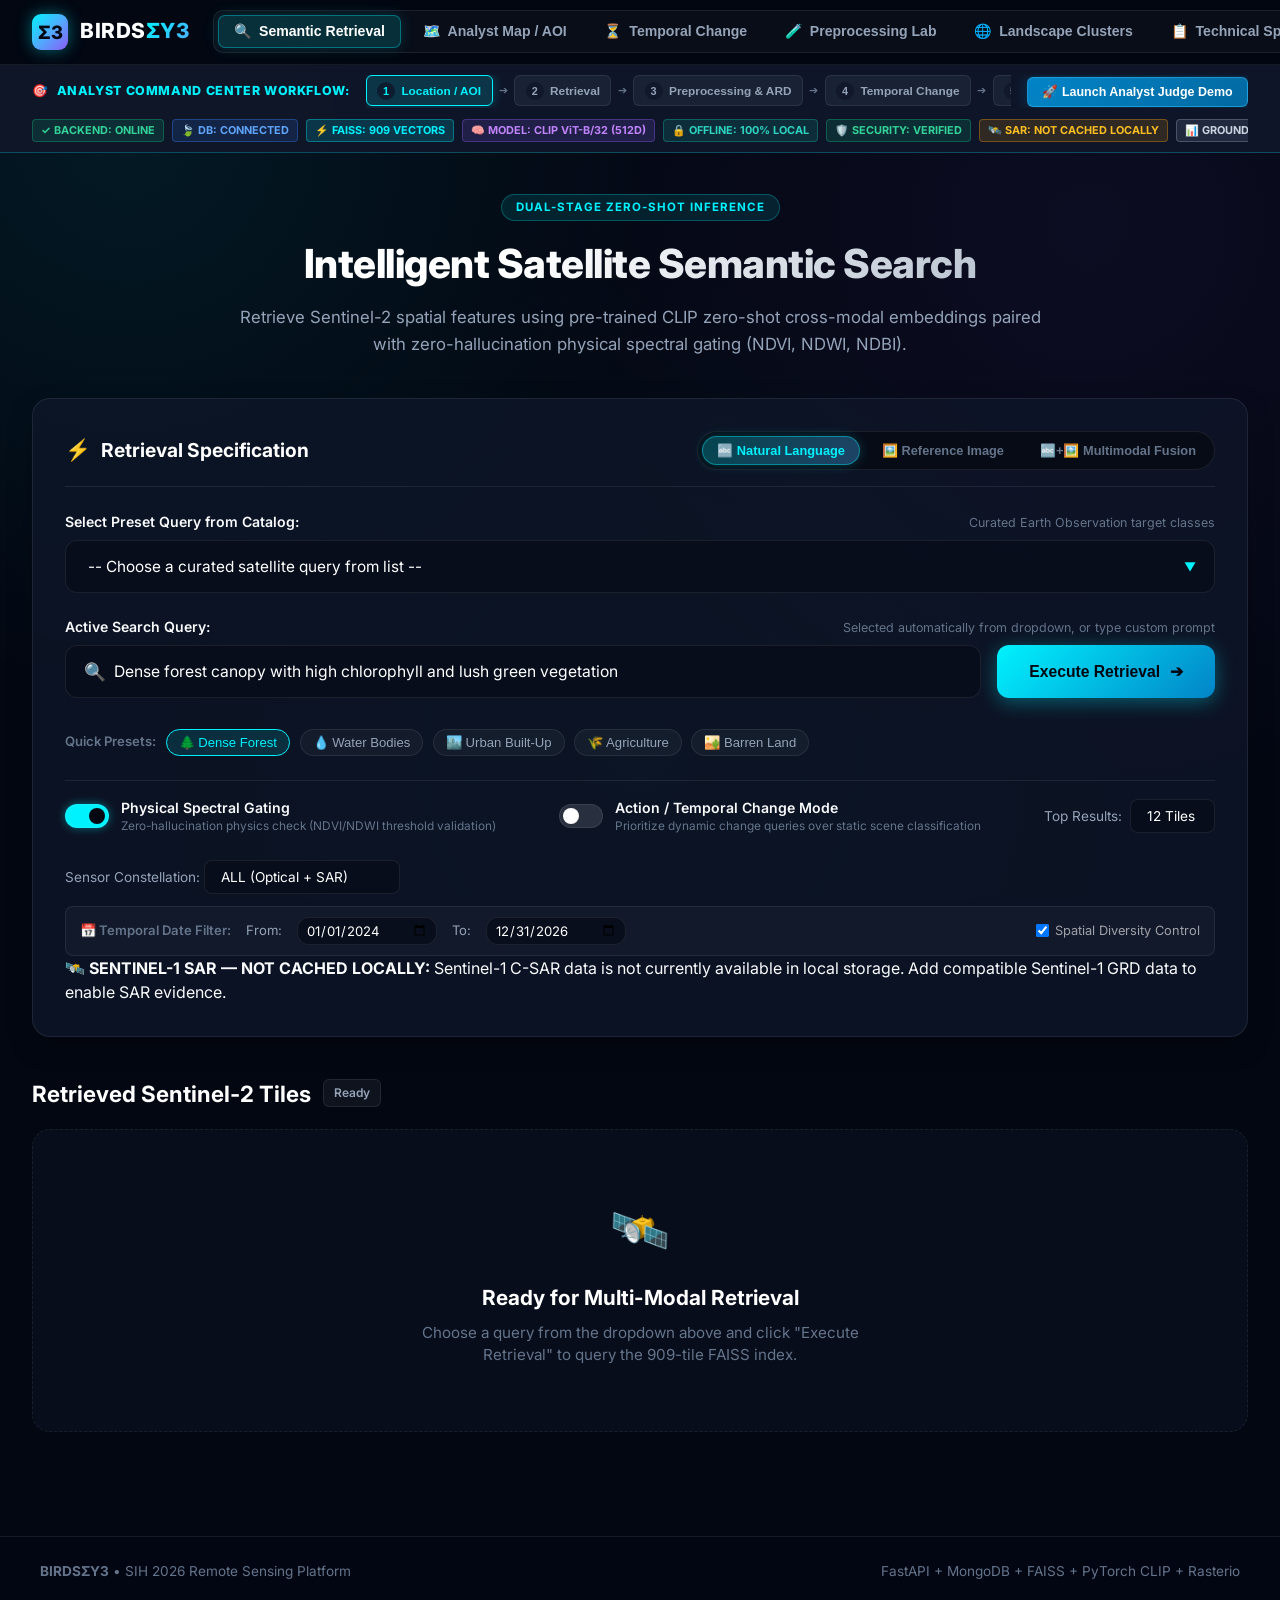
==== frontend/index.html @ fcf11209 "feat: complete phase 5e acquisition temporal integration" ====
<!DOCTYPE html>
<html lang="en">
<head>
    <meta charset="UTF-8">
    <meta name="viewport" content="width=device-width, initial-scale=1.0">
    <title>BIRDSΣY3 — Autonomous Satellite Semantic Retrieval & Multi-Temporal Change Engine</title>
    
    <!-- Google Fonts -->
    <link rel="preconnect" href="https://fonts.googleapis.com">
    <link rel="preconnect" href="https://fonts.gstatic.com" crossorigin>
    <link href="https://fonts.googleapis.com/css2?family=Inter:wght@300;400;500;600;700;800&family=JetBrains+Mono:wght@400;500;700&display=swap" rel="stylesheet">
    
    <!-- Chart.js for Unsupervised PCA & Time Series -->
    <script src="https://cdn.jsdelivr.net/npm/chart.js"></script>
    
    <!-- Marked.js for Technical Specification Rendering -->
    <script src="https://cdn.jsdelivr.net/npm/marked/marked.min.js"></script>
    
    <!-- KaTeX for Scientific Math Formula Typesetting -->
    <link rel="stylesheet" href="https://cdn.jsdelivr.net/npm/katex@0.16.9/dist/katex.min.css">
    <script src="https://cdn.jsdelivr.net/npm/katex@0.16.9/dist/katex.min.js"></script>
    <script src="https://cdn.jsdelivr.net/npm/katex@0.16.9/dist/contrib/auto-render.min.js"></script>
    
    <!-- Leaflet GIS Engine (Local Offline Bundled) -->
    <link rel="stylesheet" href="vendor/leaflet/leaflet.css">
    <script src="vendor/leaflet/leaflet.js"></script>
    
    <link rel="stylesheet" href="style.css?v=5e.1">
</head>
<body>

    <!-- TOP SYSTEM STATUS & NAVIGATION -->
    <header class="app-header">
        <div class="header-container">
            <!-- Left: Brand Logo & Title -->
            <div class="brand-group">
                <div class="brand-logo">
                    <span class="logo-symbol">Σ3</span>
                </div>
                <div class="brand-title">BIRDS<span class="highlight">ΣY3</span></div>
            </div>

            <!-- Center: Primary Navigation Tabs -->
            <nav class="nav-tabs">
                <button class="tab-btn active" data-tab="semantic">
                    <span class="tab-icon">🔍</span>
                    <span class="tab-text">Semantic Retrieval</span>
                </button>
                <button class="tab-btn" data-tab="map">
                    <span class="tab-icon">🗺️</span>
                    <span class="tab-text">Analyst Map / AOI</span>
                </button>
                <button class="tab-btn" data-tab="temporal">
                    <span class="tab-icon">⏳</span>
                    <span class="tab-text">Temporal Change</span>
                </button>
                <button class="tab-btn" data-tab="preprocessing">
                    <span class="tab-icon">🧪</span>
                    <span class="tab-text">Preprocessing Lab</span>
                </button>
                <button class="tab-btn" data-tab="clustering">
                    <span class="tab-icon">🌐</span>
                    <span class="tab-text">Landscape Clusters</span>
                </button>
                <button class="tab-btn" data-tab="techspec">
                    <span class="tab-icon">📋</span>
                    <span class="tab-text">Technical Spec</span>
                </button>
                <button class="tab-btn" data-tab="metrics">
                    <span class="tab-icon">📊</span>
                    <span class="tab-text">Evaluation Metrics</span>
                </button>
                <button class="tab-btn" data-tab="investigation">
                    <span class="tab-icon">🛡️</span>
                    <span class="tab-text">Evidence & Investigation</span>
                </button>
            </nav>

            <!-- Right: System Live Status Badge -->
            <div class="system-status-badge">
                <span class="status-dot online"></span>
                <span class="status-label">BACKEND: ONLINE &bull; 909 TILES INDEXED</span>
            </div>
        </div>
    </header>

    <!-- ANALYST COMMAND CENTER WORKFLOW STEPPER & SYSTEM STATUS BAR -->
    <div class="command-center-banner">
        <div class="stepper-container">
            <div class="stepper-title-group">
                <span class="stepper-title-icon">🎯</span>
                <span class="stepper-title-text">ANALYST COMMAND CENTER WORKFLOW:</span>
            </div>
            <div class="stepper-steps-group">
                <button class="stepper-step active" data-step="1" data-tab="map">
                    <span class="step-num">1</span>
                    <span class="step-label">Location / AOI</span>
                </button>
                <span class="step-arrow">➔</span>
                <button class="stepper-step" data-step="2" data-tab="semantic">
                    <span class="step-num">2</span>
                    <span class="step-label">Retrieval</span>
                </button>
                <span class="step-arrow">➔</span>
                <button class="stepper-step" data-step="3" data-tab="preprocessing">
                    <span class="step-num">3</span>
                    <span class="step-label">Preprocessing & ARD</span>
                </button>
                <span class="step-arrow">➔</span>
                <button class="stepper-step" data-step="4" data-tab="temporal">
                    <span class="step-num">4</span>
                    <span class="step-label">Temporal Change</span>
                </button>
                <span class="step-arrow">➔</span>
                <button class="stepper-step" data-step="5" data-tab="investigation">
                    <span class="step-num">5</span>
                    <span class="step-label">False-Alarm & AI Confidence</span>
                </button>
                <span class="step-arrow">➔</span>
                <button class="stepper-step" data-step="6" data-tab="investigation">
                    <span class="step-num">6</span>
                    <span class="step-label">Decision & Provenance Export</span>
                </button>
            </div>
            <div class="stepper-actions">
                <button id="btn-run-judge-demo" class="demo-flow-btn">
                    <span>🚀 Launch Analyst Judge Demo</span>
                </button>
            </div>
        </div>
        <div class="cc-status-pills-row">
            <span class="cc-status-pill green">✓ BACKEND: ONLINE</span>
            <span class="cc-status-pill blue">🍃 DB: CONNECTED</span>
            <span class="cc-status-pill cyan">⚡ FAISS: 909 VECTORS</span>
            <span class="cc-status-pill purple">🧠 MODEL: CLIP ViT-B/32 (512D)</span>
            <span class="cc-status-pill teal">🔒 OFFLINE: 100% LOCAL</span>
            <span class="cc-status-pill green">🛡️ SECURITY: VERIFIED</span>
            <span class="cc-status-pill amber" title="Sentinel-1 SAR C-band data is not currently cached in local storage">🛰️ SAR: NOT CACHED LOCALLY</span>
            <span class="cc-status-pill gray" title="Local offline reference evaluation timings">📊 GROUND TRUTH: NOT AVAILABLE LOCALLY</span>
        </div>
    </div>

    <!-- MAIN APP WRAPPER -->
    <main class="app-main">

        <!-- ========================================================= -->
        <!-- TAB 1: SEMANTIC RETRIEVAL -->
        <!-- ========================================================= -->
        <section id="semantic" class="tab-section active">
            <div class="section-hero">
                <div class="badge-pill">DUAL-STAGE ZERO-SHOT INFERENCE</div>
                <h1 class="hero-headline">Intelligent Satellite Semantic Search</h1>
                <p class="hero-description">
                    Retrieve Sentinel-2 spatial features using pre-trained CLIP zero-shot cross-modal embeddings paired with zero-hallucination physical spectral gating (NDVI, NDWI, NDBI).
                </p>
            </div>

            <!-- SEARCH CONTROL CARD -->
            <div class="glass-card search-card">
                <div class="card-header-bar">
                    <div class="card-title-group">
                        <span class="card-icon">⚡</span>
                        <h2 class="card-title">Retrieval Specification</h2>
                    </div>
                    <!-- Mode Switcher: Text vs Image-to-Image vs Multimodal Fusion -->
                    <div class="retrieval-mode-switcher">
                        <button id="mode-text-btn" class="mode-pill active">
                            <span>🔤 Natural Language</span>
                        </button>
                        <button id="mode-image-btn" class="mode-pill">
                            <span>🖼️ Reference Image</span>
                        </button>
                        <button id="mode-multimodal-btn" class="mode-pill">
                            <span>🔤+🖼️ Multimodal Fusion</span>
                        </button>
                    </div>
                </div>

                <!-- SUB-CONTAINER 1: TEXT QUERY MODE -->
                <div id="text-search-controls" class="search-mode-panel active">

                <!-- PRESET DROPDOWN -->
                <div class="form-group">
                    <label class="form-label" for="query-preset-select">
                        <span>Select Preset Query from Catalog:</span>
                        <span class="label-hint">Curated Earth Observation target classes</span>
                    </label>
                    <div class="select-wrapper">
                        <select id="query-preset-select" class="glass-select">
                            <option value="" disabled selected>-- Choose a curated satellite query from list --</option>
                            <option value="Dense forest canopy with high chlorophyll and lush green vegetation">🌲 Dense Forest Canopy (NDVI &gt; 0.45)</option>
                            <option value="Inland water bodies, lakes, rivers and reservoirs">💧 Inland Water Bodies &amp; Reservoirs (NDWI &gt; 0.15)</option>
                            <option value="Urban concrete buildings, roads and dense settlements">🏙️ Urban Settlement &amp; Built-up Concrete</option>
                            <option value="Agricultural cropland, seasonal vegetation and farming fields">🌾 Agricultural Cropland &amp; Cultivated Fields</option>
                            <option value="Barren dry land, exposed soil and rocky substrate">🏜️ Barren Land &amp; Exposed Earth</option>
                            <option value="Industrial zones, paved surfaces and transportation networks">🏗️ Industrial Zones &amp; Transportation Networks</option>
                            <option value="Wetlands, marshes and riparian vegetative zones">🌿 Wetlands &amp; Riparian Buffer Zones</option>
                        </select>
                        <span class="select-chevron">▼</span>
                    </div>
                </div>

                <!-- CUSTOM QUERY INPUT -->
                <div class="form-group">
                    <label class="form-label" for="semantic-query-input">
                        <span>Active Search Query:</span>
                        <span class="label-hint">Selected automatically from dropdown, or type custom prompt</span>
                    </label>
                    <div class="input-action-row">
                        <div class="input-wrapper">
                            <span class="input-icon">🔍</span>
                            <input 
                                type="text" 
                                id="semantic-query-input" 
                                class="glass-input" 
                                placeholder="Select from dropdown above or type custom prompt..."
                                value="Dense forest canopy with high chlorophyll and lush green vegetation"
                            >
                        </div>
                        <button id="semantic-search-btn" class="glow-button primary-button">
                            <span class="btn-text">Execute Retrieval</span>
                            <span class="btn-icon">➔</span>
                        </button>
                    </div>
                </div>

                <!-- QUICK CHIPS -->
                <div class="quick-chips-row">
                    <span class="chips-label">Quick Presets:</span>
                    <button class="query-chip active" data-query="Dense forest canopy with high chlorophyll and lush green vegetation">🌲 Dense Forest</button>
                    <button class="query-chip" data-query="Inland water bodies, lakes, rivers and reservoirs">💧 Water Bodies</button>
                    <button class="query-chip" data-query="Urban concrete buildings, roads and dense settlements">🏙️ Urban Built-Up</button>
                    <button class="query-chip" data-query="Agricultural cropland, seasonal vegetation and farming fields">🌾 Agriculture</button>
                    <button class="query-chip" data-query="Barren dry land, exposed soil and rocky substrate">🏜️ Barren Land</button>
                </div>

                <!-- CONTROLS & TOGGLES -->
                <div class="search-options-grid">
                    <label class="custom-switch-label">
                        <div class="switch-control">
                            <input type="checkbox" id="spectral-gate-check" checked>
                            <span class="switch-slider"></span>
                        </div>
                        <div class="switch-text">
                            <span class="switch-title">Physical Spectral Gating</span>
                            <span class="switch-desc">Zero-hallucination physics check (NDVI/NDWI threshold validation)</span>
                        </div>
                    </label>

                    <label class="custom-switch-label">
                        <div class="switch-control">
                            <input type="checkbox" id="action-mode-check">
                            <span class="switch-slider"></span>
                        </div>
                        <div class="switch-text">
                            <span class="switch-title">Action / Temporal Change Mode</span>
                            <span class="switch-desc">Prioritize dynamic change queries over static scene classification</span>
                        </div>
                    </label>

                    <div class="top-k-selector">
                        <label for="top-k-select" class="option-label">Top Results:</label>
                        <select id="top-k-select" class="glass-select small-select">
                            <option value="6">6 Tiles</option>
                            <option value="12" selected>12 Tiles</option>
                            <option value="24">24 Tiles</option>
                        </select>
                    </div>

                    <div class="sensor-selector">
                        <label for="sensor-filter-select" class="option-label">Sensor Constellation:</label>
                        <select id="sensor-filter-select" class="glass-select small-select">
                            <option value="ALL" selected>ALL (Optical + SAR)</option>
                            <option value="OPTICAL">Sentinel-2 MSI (Optical)</option>
                            <option value="SAR">Sentinel-1 C-SAR (Radar)</option>
                        </select>
                    </div>
                </div>

                <!-- DATE RANGE FILTER BAR -->
                <div class="date-filter-bar" style="display: flex; gap: 15px; align-items: center; margin-top: 12px; padding: 10px 14px; background: rgba(255, 255, 255, 0.03); border: 1px solid rgba(255, 255, 255, 0.08); border-radius: 8px;">
                    <span class="chips-label">📅 Temporal Date Filter:</span>
                    <label for="start-date-input" class="option-label" style="font-size: 0.82rem;">From:</label>
                    <input type="date" id="start-date-input" class="glass-input small-input" value="2024-01-01" style="width: 140px; padding: 4px 8px; font-size: 0.82rem;">
                    <label for="end-date-input" class="option-label" style="font-size: 0.82rem;">To:</label>
                    <input type="date" id="end-date-input" class="glass-input small-input" value="2026-12-31" style="width: 140px; padding: 4px 8px; font-size: 0.82rem;">
                    <label class="custom-switch-label" style="margin-left: auto; gap: 6px;">
                        <input type="checkbox" id="diversity-control-check" checked>
                        <span style="font-size: 0.8rem; color: #a1a1aa;">Spatial Diversity Control</span>
                    </label>
                </div>

                <div id="sar-sensor-notice" class="sar-sensor-notice hidden">
                    🛰️ <strong>SENTINEL-1 SAR — NOT CACHED LOCALLY:</strong> Sentinel-1 C-SAR data is not currently available in local storage. Add compatible Sentinel-1 GRD data to enable SAR evidence.
                </div>
                </div> <!-- End #text-search-controls -->

                <!-- SUB-CONTAINER 2: IMAGE-TO-IMAGE UPLOAD SEARCH -->
                <div id="image-search-controls" class="search-mode-panel">
                    <div class="image-upload-wrapper">
                        <div id="image-dropzone" class="image-dropzone">
                            <input type="file" id="image-file-input" accept=".tif,.tiff,.png,.jpg,.jpeg,.webp" style="display: none;">
                            <div class="dropzone-content">
                                <span class="dropzone-icon">🛰️</span>
                                <div class="dropzone-title">Upload Reference Satellite Image or Tile</div>
                                <p class="dropzone-sub">Drag &amp; drop a GeoTIFF (.tif), PNG, or JPEG patch, or <span class="highlight-link">browse from disk</span></p>
                                <span class="badge-tag">Auto-normalized 512-D CLIP Embedding</span>
                            </div>
                        </div>

                        <!-- Image Preview Box -->
                        <div id="image-preview-card" class="image-preview-card" style="display: none;">
                            <div class="preview-thumb-box">
                                <img id="uploaded-preview-img" src="" alt="Uploaded reference preview">
                            </div>
                            <div class="preview-info-box">
                                <div class="preview-filename" id="preview-filename">reference_patch.tif</div>
                                <div class="preview-filesize" id="preview-filesize">0 KB</div>
                                <div class="preview-meta-tag">Status: Ready for Embedding Extraction</div>
                                <div class="preview-actions">
                                    <button id="execute-image-search-btn" class="glow-button primary-button">
                                        <span class="btn-text">Execute Visual Similarity Search</span>
                                        <span class="btn-icon">⚡</span>
                                    </button>
                                    <button id="clear-upload-btn" class="glass-btn small-btn">Remove</button>
                                </div>
                            </div>
                        </div>
                    </div>
                </div> <!-- End #image-search-controls -->

                <!-- SUB-CONTAINER 3: MULTIMODAL FUSION SEARCH -->
                <div id="multimodal-search-controls" class="search-mode-panel">
                    <div class="multimodal-panel-grid" style="display: grid; grid-template-columns: 1fr 1fr; gap: 16px;">
                        <!-- Left: Text Modality Input -->
                        <div class="form-group" style="margin-bottom: 0;">
                            <label class="form-label" for="multimodal-query-input">
                                <span>Modality 1 — Natural Language Query:</span>
                                <span class="label-hint">Text semantic description</span>
                            </label>
                            <div class="input-wrapper">
                                <span class="input-icon">🔤</span>
                                <input type="text" id="multimodal-query-input" class="glass-input" placeholder="e.g. new construction near roads..." value="new construction near roads">
                            </div>
                            <div style="margin-top: 10px; display: flex; align-items: center; gap: 10px;">
                                <label style="font-size: 0.82rem; color: #a1a1aa;">Text Fusion Weight:</label>
                                <input type="range" id="text-weight-slider" min="0" max="1" step="0.1" value="0.5" style="accent-color: #3b82f6; flex: 1;">
                                <span id="text-weight-val" style="font-size: 0.82rem; font-weight: 600; color: #60a5fa;">0.50</span>
                            </div>
                        </div>

                        <!-- Right: Reference Image Modality Input -->
                        <div class="form-group" style="margin-bottom: 0;">
                            <label class="form-label">
                                <span>Modality 2 — Reference Satellite Image:</span>
                                <span class="label-hint">Uploaded image patch</span>
                            </label>
                            <div id="mm-image-dropzone" class="image-dropzone" style="padding: 16px;">
                                <input type="file" id="mm-image-file-input" accept=".tif,.tiff,.png,.jpg,.jpeg,.webp" style="display: none;">
                                <div class="dropzone-content">
                                    <span class="dropzone-icon" style="font-size: 1.4rem;">🖼️</span>
                                    <div class="dropzone-title" style="font-size: 0.88rem;">Upload Patch or Drag Image</div>
                                    <span id="mm-file-name-label" class="badge-tag" style="margin-top: 4px;">No image attached (Optional if text present)</span>
                                </div>
                            </div>
                            <div style="margin-top: 10px; display: flex; align-items: center; gap: 10px;">
                                <label style="font-size: 0.82rem; color: #a1a1aa;">Image Fusion Weight:</label>
                                <input type="range" id="image-weight-slider" min="0" max="1" step="0.1" value="0.5" style="accent-color: #10b981; flex: 1;">
                                <span id="image-weight-val" style="font-size: 0.82rem; font-weight: 600; color: #34d399;">0.50</span>
                            </div>
                        </div>
                    </div>

                    <!-- Multimodal Action Row -->
                    <div style="margin-top: 16px; display: flex; justify-content: flex-end; align-items: center; gap: 12px; padding-top: 12px; border-top: 1px solid rgba(255, 255, 255, 0.08);">
                        <span style="font-size: 0.82rem; color: #a1a1aa;">Deterministic Retrieval Fusion Formula: <code>wt × S_text + wi × S_image</code></span>
                        <button id="execute-multimodal-search-btn" class="glow-button primary-button">
                            <span class="btn-text">Execute Multimodal Retrieval</span>
                            <span class="btn-icon">⚡</span>
                        </button>
                    </div>
                </div> <!-- End #multimodal-search-controls -->
            </div>

            <!-- RESULTS SECTION -->
            <div class="results-header">
                <div class="results-title-group">
                    <h3 class="results-title">Retrieved Sentinel-2 Tiles</h3>
                    <span id="results-count-badge" class="badge-tag">Ready</span>
                </div>
                <div id="retrieval-metrics-bar" class="retrieval-metrics-bar"></div>
            </div>

            <div id="semantic-results-container" class="tiles-grid">
                <!-- Initial empty / ready state -->
                <div class="empty-state-card">
                    <div class="empty-icon">🛰️</div>
                    <div class="empty-title">Ready for Multi-Modal Retrieval</div>
                    <p class="empty-desc">Choose a query from the dropdown above and click "Execute Retrieval" to query the 909-tile FAISS index.</p>
                </div>
            </div>
        </section>

        <!-- ========================================================= -->
        <!-- NEW TAB: ANALYST SATELLITE MAP & AOI CONSOLE -->
        <!-- ========================================================= -->
        <section id="map" class="tab-section">
            <div class="section-hero">
                <div class="badge-pill">GEOSPATIAL AREA OF INTEREST (AOI) ENGINE</div>
                <h1 class="hero-headline">Interactive Satellite Analyst Map &amp; AOI Workspace</h1>
                <p class="hero-description">
                    Navigate real Sentinel-2 Level-2A optical footprints across the Kolkata / Sundarbans theater. Search locations, draw point, rectangle, or polygon AOIs, calculate real surface area, inspect intersecting catalog scenes, and trigger downstream change analysis.
                </p>
            </div>

            <!-- MAP CONTROL BAR -->
            <div class="glass-card map-control-bar">
                <div class="map-controls-row" style="margin-bottom: 0.75rem;">
                    <!-- Geographic Location Search -->
                    <div class="map-control-group flex-1" style="position: relative;">
                        <label class="form-label" for="map-location-search-input">
                            <span>Geographic Location Intelligence Search:</span>
                            <span class="label-hint">Fine-grained India search: localities, towns, cities, districts, states &amp; coordinates</span>
                        </label>
                        <div class="coord-inputs-pair">
                            <div class="search-input-wrapper" style="position: relative; flex: 1;">
                                <input type="text" id="map-location-search-input" class="glass-input" placeholder="Search locality, city, district or coords (e.g. Lake Town, Kolkata; Siliguri; Mumbai; 22.5726, 88.3639)..." autocomplete="off">
                                <div id="map-search-suggestions" class="search-suggestions-dropdown hidden"></div>
                            </div>
                            <button id="map-location-search-btn" class="glow-button primary-button small-btn">🔍 Search</button>
                        </div>
                    </div>

                    <!-- Location Preset Quick Jump -->
                    <div class="map-control-group flex-1">
                        <label class="form-label" for="map-preset-select">
                            <span>Strategic Theater &amp; Metro Presets:</span>
                        </label>
                        <div class="select-wrapper">
                            <select id="map-preset-select" class="glass-select">
                                <option value="kolkata_core" selected>📍 Kolkata Urban Core (22.5726°N, 88.3639°E)</option>
                                <option value="lake_town">🏙️ Lake Town, Kolkata (22.5976°N, 88.4026°E)</option>
                                <option value="siliguri">🏔️ Siliguri Metropolitan Region (26.7271°N, 88.4315°E)</option>
                                <option value="salt_lake">🏢 Salt Lake Sector V &amp; New Town Corridor</option>
                                <option value="delhi">🏛️ New Delhi / NCR Region (28.6139°N, 77.2090°E)</option>
                                <option value="mumbai">🌉 Mumbai Metropolis (19.0760°N, 72.8777°E)</option>
                                <option value="bengaluru">💻 Bengaluru Tech Hub (12.9716°N, 77.5946°E)</option>
                                <option value="hooghly_river">🌊 Hooghly River Channel &amp; Howrah Port</option>
                                <option value="wetlands">🌿 East Kolkata Wetlands (Ramsar Zone)</option>
                                <option value="darjeeling">⛰️ Darjeeling Hill Station (27.0410°N, 88.2663°E)</option>
                            </select>
                            <span class="select-chevron">▼</span>
                        </div>
                    </div>

                </div>

                <div class="map-controls-row">
                    <!-- Manual Lat/Lon Coordinates Input -->
                    <div class="map-control-group">
                        <label class="form-label" for="coord-lat-input">
                            <span>Latitude / Longitude:</span>
                        </label>
                        <div class="coord-inputs-pair">
                            <input type="number" step="0.0001" id="coord-lat-input" class="glass-input small-input mono-font" value="22.5726" placeholder="Lat">
                            <input type="number" step="0.0001" id="coord-lon-input" class="glass-input small-input mono-font" value="88.3639" placeholder="Lon">
                            <button id="jump-coord-btn" class="glass-btn small-btn">Jump</button>
                        </div>
                    </div>

                    <!-- AOI Selection Tools -->
                    <div class="map-control-group aoi-tools-group flex-1">
                        <label class="form-label">
                            <span>AOI Selection Modes &amp; Layers:</span>
                        </label>
                        <div class="aoi-btn-group">
                            <button id="draw-point-btn" class="aoi-tool-btn" title="Select Point Location">
                                <span>📍 Point</span>
                            </button>
                            <button id="draw-rect-btn" class="aoi-tool-btn" title="Draw Rectangle AOI">
                                <span>⬚ Rectangle</span>
                            </button>
                            <button id="draw-poly-btn" class="aoi-tool-btn" title="Draw Polygon AOI">
                                <span>⬡ Polygon</span>
                            </button>
                            <button id="clear-aoi-btn" class="aoi-tool-btn danger" title="Clear Active AOI">
                                <span>✕ Clear AOI</span>
                            </button>
                            <button id="toggle-footprints-btn" class="aoi-tool-btn active" title="Toggle 909 Tile Footprints">
                                <span>🌐 Footprints: ON</span>
                            </button>
                            <button id="aoi-search-btn" class="aoi-tool-btn highlight-btn" title="Constrain Search to AOI">
                                <span>🔍 Constrain Search to AOI</span>
                            </button>
                            <button id="aoi-analyze-btn" class="aoi-tool-btn highlight-btn" title="Run Tri-Epoch AOI Analysis">
                                <span>⏳ Run Tri-Epoch AOI Analysis</span>
                            </button>
                            <button id="aoi-investigate-btn" class="aoi-tool-btn highlight-btn" title="Investigate Selected AOI">
                                <span>🛡️ Investigate Selected AOI</span>
                            </button>
                        </div>
                    </div>
                </div>

                <!-- REAL-TIME TELEMETRY HUD -->
                <div class="map-hud-bar">
                    <div class="hud-item">
                        <span class="hud-label">COORDINATES:</span>
                        <span id="hud-coords" class="hud-val mono-font">22.5726° N, 88.3639° E</span>
                    </div>
                    <div class="hud-item">
                        <span class="hud-label">UTM 45N:</span>
                        <span id="hud-utm" class="hud-val mono-font">639,820 E, 2,496,560 N</span>
                    </div>
                    <div class="hud-item">
                        <span class="hud-label">ZOOM LEVEL:</span>
                        <span id="hud-zoom" class="hud-val mono-font">12.0</span>
                    </div>
                    <div class="hud-item">
                        <span class="hud-label">INDEXED TILES IN VIEW:</span>
                        <span id="hud-tiles-count" class="hud-val highlight">909 Available</span>
                    </div>
                    <div class="hud-item">
                        <span class="hud-label">SAR STATUS:</span>
                        <span class="status-pill partial">SENTINEL-1 SAR — NOT CACHED LOCALLY</span>
                    </div>
                </div>
            </div>

            <!-- MAP & INSPECTOR DUAL-COLUMN WORKSPACE -->
            <div class="map-workspace-grid">
                <!-- Left: Interactive Leaflet Map Container -->
                <div class="glass-card map-viewport-card">
                    <div id="analyst-map" class="analyst-map-viewport"></div>
                    <div class="map-hint-banner">
                        <span>💡 <strong>Tip:</strong> Click map to select location point, or choose "Rectangle" / "Polygon" to define boundary. Click any tile footprint to inspect.</span>
                    </div>
                </div>

                <!-- Right: AOI Intelligence & Selected Tiles Inspector -->
                <div class="glass-card aoi-inspector-card">
                    <div class="card-header-bar">
                        <div class="card-title-group">
                            <span class="card-icon">🎯</span>
                            <h2 class="card-title">SELECTED AOI INFORMATION PANEL</h2>
                        </div>
                        <span id="aoi-matches-badge" class="badge-tag">No AOI Selected</span>
                    </div>

                    <!-- Active AOI Summary Box -->
                    <div class="aoi-summary-box" id="aoi-summary-box">
                        <div class="aoi-summary-empty">
                            <div class="empty-icon small">🗺️</div>
                            <p>Demarcate an Area of Interest (Point, Rectangle, Polygon) or search a location to inspect spatial intersections.</p>
                        </div>
                    </div>

                    <!-- AOI Execute Analysis Action -->
                    <div class="aoi-action-box" id="aoi-action-box" style="display: none;">
                        <button id="analyze-aoi-btn" class="glow-button primary-button" style="width: 100%;">
                            <span class="btn-text">⚡ Proceed to AOI Change Analysis</span>
                            <span class="btn-icon">➔</span>
                        </button>
                    </div>

                    <!-- Intersecting Tiles List -->
                    <div class="aoi-tiles-header">
                        <span class="sub-heading">Matching Sentinel-2 Scenes / Tiles:</span>
                    </div>
                    <div id="aoi-intersecting-tiles-list" class="aoi-tiles-scroll-list">
                        <div class="empty-hint">Intersecting tile footprints will appear here</div>
                    </div>
                </div>
            </div>

            <!-- NATIONAL EO DISCOVERY CONSOLE (PHASE 5D) -->
            <div class="glass-card copernicus-discovery-card" style="margin-top: 1.25rem;">
                <div class="card-header-bar">
                    <div class="card-title-group">
                        <span class="card-icon">🛰️</span>
                        <div>
                            <h2 class="card-title">NATIONAL EO DISCOVERY</h2>
                            <div class="sub-label">National-scale Earth-observation discovery across India via Copernicus STAC v1 and national catalog. Search by named location, coordinates, Point/Rectangle/Polygon AOIs. Remote metadata is strictly distinguished from local imagery.</div>
                        </div>
                    </div>
                    <div class="copernicus-status-badge">
                        <span id="copernicus-status-dot" class="status-dot online"></span>
                        <span id="copernicus-status-label" class="status-label">STAC API: ONLINE &bull; 0 CACHED</span>
                    </div>
                </div>

                <!-- National Location Search Bar -->
                <div style="background: rgba(15,23,42,0.5); padding: 10px 12px; border-radius: 8px; border: 1px solid rgba(255,255,255,0.06); margin-top: 10px; display: flex; flex-wrap: wrap; gap: 10px; align-items: center;">
                    <div style="flex: 2; min-width: 240px; display: flex; gap: 8px;">
                        <input type="text" id="copernicus-location-input" class="glass-input small-input" placeholder="Enter Indian city, locality, or coordinates (e.g. Siliguri, Bengaluru, Mumbai, 22.57, 88.36)..." style="flex: 1;">
                        <button id="btn-copernicus-locate" class="glass-btn small-btn">Locate &amp; Discover</button>
                    </div>
                    <div style="display: flex; gap: 6px; align-items: center; flex-wrap: wrap;">
                        <span style="font-size: 0.72rem; color: #94a3b8; font-weight: 600;">QUICK REGIONS:</span>
                        <button class="mode-pill quick-chip" onclick="quickSelectCopernicusLocation('Siliguri')">Siliguri</button>
                        <button class="mode-pill quick-chip" onclick="quickSelectCopernicusLocation('Kolkata')">Kolkata</button>
                        <button class="mode-pill quick-chip" onclick="quickSelectCopernicusLocation('Bengaluru')">Bengaluru</button>
                        <button class="mode-pill quick-chip" onclick="quickSelectCopernicusLocation('Mumbai')">Mumbai</button>
                        <button class="mode-pill quick-chip" onclick="quickSelectCopernicusLocation('Delhi')">Delhi</button>
                        <button class="mode-pill quick-chip" onclick="quickSelectCopernicusLocation('Ladakh')">Ladakh</button>
                    </div>
                </div>

                <div class="copernicus-controls-grid" style="display: flex; flex-wrap: wrap; gap: 12px; align-items: flex-end; margin-top: 10px;">
                    <!-- Sensor Selector -->
                    <div class="form-group" style="flex: 1; min-width: 200px; margin-bottom: 0;">
                        <label class="form-label" for="copernicus-sensor-select">
                            <span>Satellite Sensor Constellation:</span>
                        </label>
                        <div class="select-wrapper">
                            <select id="copernicus-sensor-select" class="glass-select">
                                <option value="SENTINEL-2" selected>🛰️ Sentinel-2 Optical (L2A BOA Reflectance)</option>
                                <option value="SENTINEL-1">📡 Sentinel-1 C-SAR (GRD Radar)</option>
                                <option value="SENTINEL-2-L1C">🛰️ Sentinel-2 Optical (L1C TOA Reflectance)</option>
                            </select>
                            <span class="select-chevron">▼</span>
                        </div>
                    </div>

                    <!-- Start Date -->
                    <div class="form-group" style="margin-bottom: 0;">
                        <label class="form-label" for="copernicus-start-date">
                            <span>From Date:</span>
                        </label>
                        <input type="date" id="copernicus-start-date" class="glass-input small-input" value="2024-01-01" style="padding: 4px 8px;">
                    </div>

                    <!-- End Date -->
                    <div class="form-group" style="margin-bottom: 0;">
                        <label class="form-label" for="copernicus-end-date">
                            <span>To Date:</span>
                        </label>
                        <input type="date" id="copernicus-end-date" class="glass-input small-input" value="2026-12-31" style="padding: 4px 8px;">
                    </div>

                    <!-- Cloud Limit (Sentinel-2) -->
                    <div class="form-group" id="copernicus-cloud-group" style="margin-bottom: 0;">
                        <label class="form-label" for="copernicus-cloud-limit">
                            <span>Max Cloud %:</span>
                        </label>
                        <input type="number" id="copernicus-cloud-limit" class="glass-input small-input mono-font" value="30" min="0" max="100" style="width: 80px; padding: 4px 8px;">
                    </div>

                    <!-- Result Limit -->
                    <div class="form-group" style="margin-bottom: 0;">
                        <label class="form-label" for="copernicus-result-limit">
                            <span>Limit:</span>
                        </label>
                        <select id="copernicus-result-limit" class="glass-select small-select">
                            <option value="5">5 Scenes</option>
                            <option value="10" selected>10 Scenes</option>
                            <option value="20">20 Scenes</option>
                            <option value="50">50 Scenes</option>
                        </select>
                    </div>

                    <!-- Execute Discovery Button -->
                    <div class="form-action-group" style="margin-bottom: 0;">
                        <button id="btn-run-copernicus-discovery" class="glow-button primary-button">
                            <span class="btn-text">⚡ Run National EO Discovery</span>
                            <span class="btn-icon">➔</span>
                        </button>
                    </div>
                </div>

                <!-- Discovered Results Panel -->
                <div id="copernicus-results-container" class="copernicus-results-container" style="margin-top: 1rem;">
                    <div class="empty-hint" style="padding: 16px; text-align: center;">
                        <span>Demarcate an AOI on the map above or enter a location name to search Copernicus STAC and national catalog metadata.</span>
                    </div>
                </div>

                <!-- Local Acquisitions Panel (Phase 5C) -->
                <div class="copernicus-acquisitions-panel" style="margin-top: 1.25rem; border-top: 1px solid rgba(255,255,255,0.08); padding-top: 1rem;">
                    <div style="display: flex; justify-content: space-between; align-items: center; margin-bottom: 8px;">
                        <div style="font-size: 0.85rem; font-weight: 700; color: #10b981;">
                            💾 SECURE LOCAL IMAGERY CACHE (<span id="local-acq-count">0</span> Acquired)
                        </div>
                        <button id="btn-refresh-acquisitions" class="mode-pill" style="padding: 2px 10px; font-size: 0.72rem;">
                            🔄 Refresh Cache
                        </button>
                    </div>
                    <div id="copernicus-acquisitions-container" class="copernicus-acquisitions-container">
                        <div class="empty-hint" style="padding: 10px; font-size: 0.78rem;">No scenes acquired locally yet. Discover a scene above and click "ACQUIRE LOCALLY".</div>
                    </div>
                </div>
            </div>

            <!-- SIMILAR-SITE INTELLIGENCE CONSOLE (PHASE 5D) -->
            <div class="glass-card similar-sites-card" id="similar-sites-section" style="margin-top: 1.25rem;">
                <div class="card-header-bar">
                    <div class="card-title-group">
                        <span class="card-icon">🧠</span>
                        <div>
                            <h2 class="card-title">SIMILAR-SITE INTELLIGENCE</h2>
                            <div class="sub-label">Find genuinely similar Earth-observation sites across India using the existing FAISS 512-D vector retrieval, spatial distance, and unsupervised landscape clustering.</div>
                        </div>
                    </div>
                    <div class="similar-status-badge">
                        <span id="similar-reference-badge" class="badge-tag cyan">Reference: Not Selected</span>
                    </div>
                </div>

                <!-- Reference Source & Controls -->
                <div class="similar-controls-box" style="background: rgba(15,23,42,0.6); padding: 12px; border-radius: 8px; border: 1px solid rgba(255,255,255,0.06); margin-top: 10px;">
                    <div style="display: flex; flex-wrap: wrap; gap: 12px; align-items: flex-end;">
                        <!-- Reference Tile Selection -->
                        <div class="form-group" style="flex: 2; min-width: 240px; margin-bottom: 0;">
                            <label class="form-label" for="similar-tile-id-input">
                                <span>Reference Source Tile ID:</span>
                                <span class="label-hint">Click tile on map, discover scene, or choose below</span>
                            </label>
                            <div style="display: flex; gap: 8px;">
                                <input type="text" id="similar-tile-id-input" class="glass-input mono-font small-input" placeholder="Select tile or enter UUID..." style="flex: 1;">
                                <button id="btn-use-active-aoi-ref" class="mode-pill" style="padding: 4px 10px; font-size: 0.72rem; white-space: nowrap;" title="Use Currently Demarcated Map AOI">
                                    📍 Use Map AOI
                                </button>
                            </div>
                        </div>

                        <!-- Semantic Text Query -->
                        <div class="form-group" style="flex: 2; min-width: 220px; margin-bottom: 0;">
                            <label class="form-label" for="similar-semantic-input">
                                <span>Semantic Characteristic Prompt (Optional):</span>
                            </label>
                            <input type="text" id="similar-semantic-input" class="glass-input small-input" placeholder="e.g. Dense Urban Core, Mangrove Wetland, Runway...">
                        </div>

                        <!-- Distance Filter -->
                        <div class="form-group" style="width: 140px; margin-bottom: 0;">
                            <label class="form-label" for="similar-max-dist-input">
                                <span>Max Distance:</span>
                            </label>
                            <select id="similar-max-dist-input" class="glass-select small-select">
                                <option value="" selected>🌐 All India</option>
                                <option value="25">Within 25 km</option>
                                <option value="50">Within 50 km</option>
                                <option value="100">Within 100 km</option>
                                <option value="250">Within 250 km</option>
                            </select>
                        </div>

                        <!-- Date Range -->
                        <div class="form-group" style="margin-bottom: 0;">
                            <label class="form-label" for="similar-start-date">
                                <span>From:</span>
                            </label>
                            <input type="date" id="similar-start-date" class="glass-input small-input" value="2024-01-01" style="padding: 4px 8px;">
                        </div>

                        <div class="form-group" style="margin-bottom: 0;">
                            <label class="form-label" for="similar-end-date">
                                <span>To:</span>
                            </label>
                            <input type="date" id="similar-end-date" class="glass-input small-input" value="2026-12-31" style="padding: 4px 8px;">
                        </div>

                        <!-- Sensor Filter -->
                        <div class="form-group" style="width: 130px; margin-bottom: 0;">
                            <label class="form-label" for="similar-sensor-select">
                                <span>Sensor:</span>
                            </label>
                            <select id="similar-sensor-select" class="glass-select small-select">
                                <option value="ALL" selected>All Sensors</option>
                                <option value="SENTINEL-2">Sentinel-2 (Optical)</option>
                                <option value="SENTINEL-1">Sentinel-1 (SAR)</option>
                            </select>
                        </div>

                        <!-- Limit -->
                        <div class="form-group" style="width: 90px; margin-bottom: 0;">
                            <label class="form-label" for="similar-topk-select">
                                <span>Top-K:</span>
                            </label>
                            <select id="similar-topk-select" class="glass-select small-select">
                                <option value="5">5 Sites</option>
                                <option value="10" selected>10 Sites</option>
                                <option value="15">15 Sites</option>
                                <option value="20">20 Sites</option>
                            </select>
                        </div>

                        <!-- Action Buttons -->
                        <div class="form-action-group" style="margin-bottom: 0; display: flex; gap: 8px;">
                            <button id="btn-run-similar-sites" class="glow-button primary-button">
                                <span class="btn-text">⚡ Search Similar Sites</span>
                                <span class="btn-icon">➔</span>
                            </button>
                            <button id="btn-discover-cluster-sites" class="mode-pill highlight" style="padding: 8px 14px; font-size: 0.78rem;">
                                🌐 Discover Related (Cluster)
                            </button>
                        </div>
                    </div>
                </div>

                <!-- Similar Sites Results Container -->
                <div id="similar-sites-results-container" class="similar-sites-results-container" style="margin-top: 1rem;">
                    <div class="empty-hint" style="padding: 16px; text-align: center;">
                        <span>Select a reference tile on the map, choose a discovered scene, or enter a query above, then click "Search Similar Sites".</span>
                    </div>
                </div>
            </div>
        </section>



        <!-- ========================================================= -->
        <!-- TAB 2: TEMPORAL CHANGE ANALYSIS -->
        <!-- ========================================================= -->
        <section id="temporal" class="tab-section">
            <div class="section-hero">
                <div class="badge-pill">MULTI-EPOCH RADIAL &amp; SPECTRAL ANALYSIS</div>
                <h1 class="hero-headline">Tri-Epoch Sub-Pixel Temporal Change</h1>
                <p class="hero-description">
                    Execute rigorous change detection across <strong>2024 (Sentinel-2B)</strong>, <strong>2025 (Sentinel-2B)</strong>, and <strong>2026 (Sentinel-2C)</strong> with sub-pixel co-registration, SCL cloud/shadow masking, and Otsu false-alarm suppression.
                </p>
            </div>

            <!-- TILE SELECTION CARD -->
            <div class="glass-card control-card">
                <div class="card-header-bar">
                    <div class="card-title-group">
                        <span class="card-icon">🎯</span>
                        <h2 class="card-title">Select Sentinel-2 Tile For Tri-Epoch Analysis</h2>
                    </div>
                    <span id="tile-count-indicator" class="badge-tag">Loading indexed tiles...</span>
                </div>

                <div class="tile-picker-layout">
                    <div class="form-group flex-1">
                        <label class="form-label" for="temporal-tile-dropdown">
                            <span>Choose Tile ID from Indexed Database:</span>
                            <span class="label-hint">Directly populated from MongoDB catalog</span>
                        </label>
                        <div class="select-wrapper">
                            <select id="temporal-tile-dropdown" class="glass-select">
                                <option value="" disabled selected>Loading tiles from server...</option>
                            </select>
                            <span class="select-chevron">▼</span>
                        </div>
                    </div>

                    <div class="form-group flex-1">
                        <label class="form-label" for="temporal-tile-input">
                            <span>Selected Tile UUID:</span>
                            <span class="label-hint">Auto-synced with dropdown</span>
                        </label>
                        <input 
                            type="text" 
                            id="temporal-tile-input" 
                            class="glass-input mono-font" 
                            placeholder="Select from dropdown above or paste UUID..."
                            readonly
                        >
                    </div>

                    <div class="form-action-group">
                        <button id="run-temporal-analysis-btn" class="glow-button primary-button">
                            <span class="btn-text">Analyze Temporal Delta</span>
                            <span class="btn-icon">⚡</span>
                        </button>
                    </div>
                </div>

                <div class="tile-meta-preview" id="selected-tile-meta">
                    <span class="meta-item"><strong>CRS:</strong> <span id="meta-crs">EPSG:32644</span></span>
                    <span class="meta-item"><strong>Bounding Box:</strong> <span id="meta-bbox">Select a tile above</span></span>
                    <span class="meta-item"><strong>Valid Pixel Ratio:</strong> <span id="meta-valid">100%</span></span>
                </div>
            </div>

            <!-- SIH MULTI-TEMPORAL AOI CHANGE ANALYSIS CARD -->
            <div class="glass-card control-card" style="margin-top: 1.25rem;">
                <div class="card-header-bar">
                    <div class="card-title-group">
                        <span class="card-icon">⏳</span>
                        <div>
                            <h2 class="card-title">SIH MULTI-TEMPORAL AOI CHANGE ANALYSIS</h2>
                            <div class="sub-label">Dynamic AOI &amp; time-window observation pipeline, 4 core behaviors (Appearance, Disappearance, Expansion, Contraction), earliest supported observation &amp; persistence audit.</div>
                        </div>
                    </div>
                    <span id="multitemporal-aoi-badge" class="badge-tag cyan">Active AOI: Map Workspace Default</span>
                </div>

                <div class="multitemporal-controls-grid" style="display: flex; flex-wrap: wrap; gap: 16px; align-items: flex-end; margin-top: 12px;">
                    <!-- Start Date -->
                    <div class="form-group" style="flex: 1; min-width: 180px; margin-bottom: 0;">
                        <label class="form-label" for="multitemporal-start-date">
                            <span>Start Date:</span>
                        </label>
                        <input type="date" id="multitemporal-start-date" class="glass-input" value="2024-01-01">
                    </div>

                    <!-- End Date -->
                    <div class="form-group" style="flex: 1; min-width: 180px; margin-bottom: 0;">
                        <label class="form-label" for="multitemporal-end-date">
                            <span>End Date:</span>
                        </label>
                        <input type="date" id="multitemporal-end-date" class="glass-input" value="2026-12-31">
                    </div>

                    <!-- Sensor Dropdown -->
                    <div class="form-group" style="flex: 1; min-width: 220px; margin-bottom: 0;">
                        <label class="form-label" for="multitemporal-sensor-select">
                            <span>Satellite Sensor Constellation:</span>
                        </label>
                        <div class="select-wrapper">
                            <select id="multitemporal-sensor-select" class="glass-select">
                                <option value="SENTINEL-2" selected>🛰️ Sentinel-2 Optical (L2A BOA Reflectance)</option>
                                <option value="SENTINEL-1">📡 Sentinel-1 C-SAR (Synthetic Aperture Radar)</option>
                            </select>
                            <span class="select-chevron">▼</span>
                        </div>
                    </div>

                    <!-- Run Button -->
                    <div class="form-action-group" style="margin-bottom: 0;">
                        <button id="run-multitemporal-aoi-btn" class="glow-button primary-button">
                            <span class="btn-text">Run Multi-Temporal Analysis</span>
                            <span class="btn-icon">⚡</span>
                        </button>
                    </div>
                </div>
            </div>

            <!-- TEMPORAL ANALYSIS RESULTS CONTAINER -->
            <div id="temporal-results-container" class="temporal-results-wrapper" style="margin-top: 1.25rem;">
                <div class="empty-state-card">
                    <div class="empty-icon">⏳</div>
                    <div class="empty-title">Select a Tile and Run Analysis</div>
                    <p class="empty-desc">Choose any tile from the dropdown above and click "Analyze Temporal Delta" to run sub-pixel co-registration, multi-epoch matrix calculations, and inspect the "Why Did AI Detect This Change?" explainability audit.</p>
                </div>

                <!-- PREVIEW BANNER: WHY DID AI DETECT THIS CHANGE -->
                <div class="glass-card why-detected-board" style="margin-top: 1.5rem; opacity: 0.85;">
                    <div class="card-header-bar">
                        <div class="card-title-group">
                            <span class="card-icon">🧠</span>
                            <div>
                                <h3 class="card-title">Why Did AI Detect This Change? &bull; Physical Explainability Audit</h3>
                                <div class="sub-label">Deterministic spectral triggering rules, verifiable surface reflectance deltas &amp; canopy dynamics</div>
                            </div>
                        </div>
                        <span class="badge-tag green">Zero Hallucination</span>
                    </div>
                    <div class="evidence-cards-grid">
                        <div class="evidence-card">
                            <div class="evidence-header">
                                <span class="evidence-cat-name">Built-up Expansion Audit</span>
                                <span class="evidence-trigger-chip">ΔBR &gt; 0.35 &amp; ΔNDVI &lt; -0.10</span>
                            </div>
                            <div class="evidence-basis-text">
                                Triggered only upon simultaneous physical surface reflectance surge and canopy loss verified across cloud-free Sentinel-2 pixels.
                            </div>
                        </div>
                        <div class="evidence-card">
                            <div class="evidence-header">
                                <span class="evidence-cat-name">Vegetation Loss vs Seasonal Drift</span>
                                <span class="evidence-trigger-chip">ΔNDVI &lt; -0.20 (drift-compensated)</span>
                            </div>
                            <div class="evidence-basis-text">
                                Distinguishes true land clearance from widespread seasonal phenological vegetation browning by subtracting regional drift baseline μ_pheno.
                            </div>
                        </div>
                        <div class="evidence-card">
                            <div class="evidence-header">
                                <span class="evidence-cat-name">Confounder &amp; False-Alarm Suppression</span>
                                <span class="evidence-trigger-chip">SCL + 3×3 Median Filter</span>
                            </div>
                            <div class="evidence-basis-text">
                                Eliminates transient cloud shadows (SCL 3) and isolated single-pixel sensor noise via morphological median filtering.
                            </div>
                        </div>
                    </div>
                </div>
            </div>
        </section>

        <!-- ========================================================= -->
        <!-- TAB: VISIBLE PREPROCESSING LAB & QUALITY ASSESSMENT -->
        <!-- ========================================================= -->
        <section id="preprocessing" class="tab-section">
            <div class="section-hero">
                <div class="badge-pill">VISIBLE LEVEL-2A INGESTION PIPELINE</div>
                <h1 class="hero-headline">Visible Preprocessing Lab &amp; Quality Assessment</h1>
                <p class="hero-description">
                    Transparent, verifiable 8-stage Earth Observation data readiness pipeline: Raw Scene Ingestion → XML Telemetry Validation → Granule Verification → SCL Cloud/Shadow Masking → Radiometric Calibration (BOA) → FFT Sub-Pixel Co-Registration → Phenological Normalization → Analysis-Ready Product.
                </p>
            </div>

            <!-- CONTROLLER CARD -->
            <div class="glass-card control-card">
                <div class="card-header-bar">
                    <div class="card-title-group">
                        <span class="card-icon">🧪</span>
                        <h2 class="card-title">Configure Level-2A Preprocessing Pipeline</h2>
                    </div>
                    <div class="prep-modality-switcher">
                        <button id="prep-mode-optical" class="mode-pill active">🧪 Optical (Sentinel-2)</button>
                        <button id="prep-mode-sar" class="mode-pill">🛰️ Radar (Sentinel-1 SAR)</button>
                    </div>
                    <span id="preprocessing-status-badge" class="badge-tag green">Pipeline Ready</span>
                </div>

                <!-- SAR Preprocessing Panel (Visible when Radar mode is active) -->
                <div id="sar-prep-panel" class="sar-prep-panel hidden" style="padding: 1.25rem;">
                    <div class="sar-notice-card" style="background: rgba(30, 41, 59, 0.7); border: 1px solid rgba(56, 189, 248, 0.3); border-radius: 10px; padding: 1rem;">
                        <div style="display: flex; justify-content: space-between; align-items: center; margin-bottom: 0.5rem;">
                            <h3 style="font-size: 0.95rem; color: #38bdf8; margin: 0;">🛰️ SENTINEL-1 C-SAR PREPROCESSING PIPELINE</h3>
                            <span class="risk-pill moderate">STATUS: NOT CACHED LOCALLY</span>
                        </div>
                        <p class="section-subtext" style="color: #cbd5e1; font-size: 0.8rem; line-height: 1.45;">
                            Sentinel-1 SAR data is not currently available in local storage. When compatible Sentinel-1 IW GRDH GeoTIFF products are placed into project storage, the 8-stage SAR processing pipeline will execute automatically.
                        </p>
                    </div>
                    <div class="prep-stages-mini-grid" style="margin-top: 1rem;">
                        <div class="mini-stage-badge warning"><span class="stage-name">1. Product & Metadata Validation</span><span class="stage-status">NOT RUN</span></div>
                        <div class="mini-stage-badge warning"><span class="stage-name">2. GRD Structure Verification</span><span class="stage-status">NOT RUN</span></div>
                        <div class="mini-stage-badge warning"><span class="stage-name">3. Radiometric Calibration (σ⁰)</span><span class="stage-status">NOT RUN</span></div>
                        <div class="mini-stage-badge warning"><span class="stage-name">4. Terrain & Geometric Prep</span><span class="stage-status">NOT RUN</span></div>
                        <div class="mini-stage-badge warning"><span class="stage-name">5. Speckle Noise Suppression</span><span class="stage-status">NOT RUN</span></div>
                        <div class="mini-stage-badge warning"><span class="stage-name">6. VV/VH Dual-Pol Preparation</span><span class="stage-status">NOT RUN</span></div>
                        <div class="mini-stage-badge warning"><span class="stage-name">7. AOI Slice Extraction</span><span class="stage-status">NOT RUN</span></div>
                        <div class="mini-stage-badge warning"><span class="stage-name">8. Analysis-Ready SAR Handoff</span><span class="stage-status">NOT RUN</span></div>
                    </div>
                </div>

                <div class="tile-picker-layout">
                    <!-- Scene Selector -->
                    <div class="form-group flex-1">
                        <label class="form-label" for="prep-scene-select">
                            <span>Target Sentinel-2 Scene Epoch:</span>
                            <span class="label-hint">Official Copernicus SAFE products</span>
                        </label>
                        <div class="select-wrapper">
                            <select id="prep-scene-select" class="glass-select">
                                <option value="2024" selected>2024 — Sentinel-2B (45.86% Cloud, Orbit 33, Baseline 05.10)</option>
                                <option value="2025">2025 — Sentinel-2B (2.66% Cloud, Orbit 33, Baseline 05.11)</option>
                                <option value="2026">2026 — Sentinel-2C (0.00% Cloud, Orbit 33, Baseline 05.12)</option>
                            </select>
                            <span class="select-chevron">▼</span>
                        </div>
                    </div>

                    <!-- Tile Selector -->
                    <div class="form-group flex-1">
                        <label class="form-label" for="prep-tile-select">
                            <span>Spatial Window Tile (Optional):</span>
                            <span class="label-hint">Pick from 909 indexed tiles or full granule center</span>
                        </label>
                        <div class="select-wrapper">
                            <select id="prep-tile-select" class="glass-select">
                                <option value="" selected>Default Granule Center (256×256 px / 6.55 km²)</option>
                            </select>
                            <span class="select-chevron">▼</span>
                        </div>
                    </div>

                    <!-- Baseline Co-Registration Reference Epoch -->
                    <div class="form-group" style="min-width: 180px;">
                        <label class="form-label" for="prep-baseline-select">
                            <span>Co-Registration Baseline:</span>
                            <span class="label-hint">2D FFT Reference</span>
                        </label>
                        <div class="select-wrapper">
                            <select id="prep-baseline-select" class="glass-select">
                                <option value="2024" selected>2024 Baseline</option>
                                <option value="2025">2025 Baseline</option>
                            </select>
                            <span class="select-chevron">▼</span>
                        </div>
                    </div>

                    <div class="form-action-group">
                        <button id="run-pipeline-btn" class="glow-button primary-button">
                            <span class="btn-text">Execute Pipeline</span>
                            <span class="btn-icon">⚡</span>
                        </button>
                    </div>
                </div>

                <div class="tile-meta-preview" id="prep-scene-meta">
                    <span class="meta-item"><strong>Platform:</strong> <span id="prep-meta-platform">Sentinel-2B</span></span>
                    <span class="meta-item"><strong>ESA Product:</strong> <span id="prep-meta-safe" class="mono-font" style="font-size: 0.78rem;">S2B_MSIL2A_20240223T043809...SAFE</span></span>
                    <span class="meta-item"><strong>Solar Zenith:</strong> <span id="prep-meta-zenith">39.31°</span></span>
                    <span class="meta-item"><strong>Relative Orbit:</strong> <span id="prep-meta-orbit">R033</span></span>
                </div>
            </div>

            <!-- QUALITY SUMMARY KPI CARDS -->
            <div id="prep-kpi-row" class="kpi-summary-grid" style="margin-top: 1.5rem; display: none;">
                <div class="kpi-card cyan">
                    <div class="kpi-label">🛡️ Valid Pixel Ratio</div>
                    <div class="kpi-value" id="kpi-prep-valid">100.0%</div>
                    <div class="kpi-sub">Cloud &amp; shadow cleared</div>
                </div>
                <div class="kpi-card amber">
                    <div class="kpi-label">☁️ SCL Cloud Contamination</div>
                    <div class="kpi-value" id="kpi-prep-cloud">0.0%</div>
                    <div class="kpi-sub">Medium/High prob &amp; cirrus</div>
                </div>
                <div class="kpi-card emerald">
                    <div class="kpi-label">📡 Dynamic SNR Proxy</div>
                    <div class="kpi-value" id="kpi-prep-snr">8.22</div>
                    <div class="kpi-sub">Red band signal-to-noise</div>
                </div>
                <div class="kpi-card purple">
                    <div class="kpi-label">📐 Co-Registration RMSE</div>
                    <div class="kpi-value" id="kpi-prep-rmse">0.838 px</div>
                    <div class="kpi-sub">Sub-pixel 2D FFT alignment</div>
                </div>
            </div>

            <!-- DUAL COLUMN WORKSPACE: PIPELINE STAGES ON LEFT, PREVIEWS ON RIGHT -->
            <div class="preprocessing-workspace-grid" style="margin-top: 1.5rem;">
                <!-- Left: 8 Interactive Pipeline Stages -->
                <div class="glass-card pipeline-stages-card">
                    <div class="card-header-bar">
                        <div class="card-title-group">
                            <span class="card-icon">⚙️</span>
                            <h2 class="card-title">8-Stage Execution Audit Trail</h2>
                        </div>
                        <span class="badge-tag">Zero Fabricated Data</span>
                    </div>

                    <div id="pipeline-stages-container" class="stages-flow-list">
                        <div class="empty-state-card" style="padding: 2.5rem 1rem;">
                            <div class="empty-icon small">🧪</div>
                            <div class="empty-title">Pipeline Ready for Execution</div>
                            <p class="empty-desc">Click "Execute Pipeline" above to run the 8-stage Level-2A ingestion and quality verification engine.</p>
                        </div>
                    </div>
                </div>

                <!-- Right: Interactive Visual Previewer -->
                <div class="glass-card preview-card">
                    <div class="card-header-bar">
                        <div class="card-title-group">
                            <span class="card-icon">👁️</span>
                            <h2 class="card-title">Raw vs Processed Imagery</h2>
                        </div>
                        <!-- 3-Way Mode Switcher -->
                        <div class="preview-mode-switcher">
                            <button id="preview-mode-raw" class="preview-pill" data-mode="raw">
                                <span>📷 Raw Sensor DN</span>
                            </button>
                            <button id="preview-mode-scl" class="preview-pill" data-mode="scl">
                                <span>🎭 SCL Quality Mask</span>
                            </button>
                            <button id="preview-mode-ard" class="preview-pill active" data-mode="ard">
                                <span>🛰️ Analysis-Ready BOA</span>
                            </button>
                        </div>
                    </div>

                    <div class="preview-viewer-box">
                        <div id="preview-loading-overlay" class="preview-loading" style="display: none;">
                            <div class="spinner"></div>
                            <span>Executing Level-2A calibration...</span>
                        </div>
                        <img id="prep-preview-img" class="prep-display-img" src="" alt="Preprocessing Preview" style="display: none;">
                        <div id="prep-preview-placeholder" class="empty-inspector">
                            <div class="empty-icon">🛰️</div>
                            <p>Execute pipeline to view calibrated Level-2A imagery with interactive raw vs mask comparison.</p>
                        </div>
                    </div>

                    <div id="preview-caption-box" class="preview-caption-banner" style="display: none;">
                        <span id="preview-mode-label" class="caption-mode-title">Analysis-Ready Surface Reflectance (BOA)</span>
                        <p id="preview-mode-desc" class="caption-mode-desc">Calibrated using physical BOA formula ρ = DN / 10000. SCL cloud, shadow, and saturated pixels are highlighted.</p>
                    </div>

                    <!-- SCL Color Legend (visible when in SCL mode) -->
                    <div id="scl-legend-box" class="scl-legend-grid" style="display: none;">
                        <div class="scl-legend-item"><span class="scl-swatch" style="background: #10b981;"></span> Vegetation (SCL 4)</div>
                        <div class="scl-legend-item"><span class="scl-swatch" style="background: #d97706;"></span> Non-Veg / Soil (SCL 5)</div>
                        <div class="scl-legend-item"><span class="scl-swatch" style="background: #2563eb;"></span> Water (SCL 6)</div>
                        <div class="scl-legend-item"><span class="scl-swatch" style="background: #1e1b4b;"></span> Cloud Shadow (SCL 3)</div>
                        <div class="scl-legend-item"><span class="scl-swatch" style="background: #f1f5f9;"></span> Cloud (SCL 8, 9, 10)</div>
                        <div class="scl-legend-item"><span class="scl-swatch" style="background: #334155;"></span> Dark / Saturated</div>
                    </div>
                </div>
            </div>

            <!-- DATA INGESTION & OPERATIONAL READINESS CARD -->
            <div class="glass-card ingestion-console-card" style="margin-top: 1.5rem;">
                <div class="card-header-bar">
                    <div class="card-title-group">
                        <span class="card-icon">📥</span>
                        <div>
                            <h2 class="card-title">Secure Offline Data Ingestion &amp; Operational Readiness</h2>
                            <div class="sub-label">Controlled incremental GeoTIFF / COG tile ingestion &amp; safety validation</div>
                        </div>
                    </div>
                    <span id="ingest-security-badge" class="badge-tag green">LOCAL / ON-PREMISE SECURE</span>
                </div>

                <div class="ingest-split-grid" style="display: flex; gap: 1.5rem; flex-wrap: wrap; margin-top: 1rem;">
                    <!-- Controls Column -->
                    <div style="flex: 1; min-width: 280px;">
                        <div class="form-group">
                            <label class="form-label" for="ingest-file-path-input">
                                <span>Local GeoTIFF / COG Tile Path:</span>
                                <span class="label-hint">Must reside within root data directory</span>
                            </label>
                            <input type="text" id="ingest-file-path-input" class="glass-input" placeholder="e.g. data/tiles/tile_sample.tif" value="data/tiles/tiles_metadata.json">
                        </div>
                        <div class="form-group" style="margin-top: 0.75rem;">
                            <label class="form-label" for="ingest-source-label">
                                <span>Source Scene / Description Label:</span>
                            </label>
                            <input type="text" id="ingest-source-label" class="glass-input" value="Analyst Local Ingestion Import">
                        </div>
                        <div class="form-action-group" style="margin-top: 1rem;">
                            <button id="btn-run-ingest" class="glow-button primary-button" style="width: 100%;">
                                <span class="btn-text">Ingest Local Imagery Tile</span>
                                <span class="btn-icon">⚡</span>
                            </button>
                        </div>
                    </div>

                    <!-- Live Ingestion Telemetry & Duplicate Status Column -->
                    <div style="flex: 1.2; min-width: 300px; background: rgba(15, 23, 42, 0.6); border-radius: 8px; padding: 1rem; border: 1px solid rgba(255, 255, 255, 0.08);">
                        <div style="font-weight: 700; color: #38bdf8; font-size: 0.85rem; margin-bottom: 0.75rem; display: flex; justify-content: space-between;">
                            <span>INGESTION AUDIT TELEMETRY</span>
                            <span id="ingest-result-pill" class="badge-tag gray">READY</span>
                        </div>
                        <div id="ingest-telemetry-box" style="font-size: 0.8rem; color: #cbd5e1; display: flex; flex-direction: column; gap: 0.4rem;">
                            <div style="display:flex; justify-content:space-between;"><span>Format / CRS:</span> <strong id="ing-fmt">GeoTIFF / EPSG:32645</strong></div>
                            <div style="display:flex; justify-content:space-between;"><span>Safety &amp; Path Check:</span> <strong id="ing-safe" style="color: #34d399;">PASSED (NO PATH TRAVERSAL)</strong></div>
                            <div style="display:flex; justify-content:space-between;"><span>Duplicate Detection:</span> <strong id="ing-dup">CHECKED (SHA-256 Digest)</strong></div>
                            <div style="display:flex; justify-content:space-between;"><span>Incremental Indexing:</span> <strong id="ing-faiss">FAISS IndexFlatIP (512-D)</strong></div>
                            <div style="display:flex; justify-content:space-between;"><span>15-Field Provenance:</span> <strong id="ing-prov">LOGGED TO MONGODB</strong></div>
                        </div>
                        <div id="ingest-status-msg" style="margin-top: 0.75rem; font-size: 0.75rem; color: #94a3b8; font-style: italic;">
                            Ready for ingestion. Provide file path and click Ingest.
                        </div>
                    </div>
                </div>
            </div>
        </section>

        <!-- ========================================================= -->
        <!-- TAB 3: CLUSTERING -->
        <!-- ========================================================= -->
        <section id="clustering" class="tab-section">
            <div class="section-hero">
                <div class="badge-pill">UNSUPERVISED SPECTRAL DISCOVERY</div>
                <h1 class="hero-headline">Unsupervised Landscape Clustering</h1>
                <p class="hero-description">
                    k-Means clustering on FAISS embedding manifold projected onto a 2D Principal Component Analysis (PCA) spectral plane.
                </p>
            </div>

            <div class="clustering-grid">
                <!-- CHART PANEL -->
                <div class="glass-card chart-panel">
                    <div class="card-header-bar">
                        <div class="card-title-group">
                            <span class="card-icon">📊</span>
                            <h2 class="card-title">2D PCA Spectral Landscape Map</h2>
                        </div>
                        <span class="badge-tag">909 Tile Embeddings</span>
                    </div>
                    <div class="chart-box">
                        <canvas id="pcaChart"></canvas>
                    </div>
                    <div class="chart-caption">
                        💡 <strong>Interactive:</strong> Click any point on the scatter plot to inspect the Sentinel-2 tile and its cluster signatures.
                    </div>
                </div>

                <!-- INSPECTOR PANEL -->
                <div class="glass-card inspector-panel">
                    <div class="card-header-bar">
                        <div class="card-title-group">
                            <span class="card-icon">🔬</span>
                            <h2 class="card-title">Cluster Inspector</h2>
                        </div>
                    </div>

                    <div id="inspector-content" class="inspector-details">
                        <div class="empty-inspector">
                            <div class="empty-icon small">👆</div>
                            <p>Click any point in the 2D PCA scatter plot to inspect the tile image and cluster classification.</p>
                        </div>
                    </div>

                    <div id="inspector-image-box" class="inspector-image-box"></div>
                </div>
            </div>
        </section>

        <!-- ========================================================= -->
        <!-- TAB 4: TECHNICAL SPECIFICATION -->
        <!-- ========================================================= -->
        <section id="techspec" class="tab-section">
            <div class="section-hero">
                <div class="badge-pill">OFFICIAL SIH 2026 DOCUMENTATION</div>
                <h1 class="hero-headline">System Technical Specification</h1>
                <p class="hero-description">
                    Single Source of Truth covering mathematical formulations, multi-temporal algorithms, physical gating, and system architecture.
                </p>
            </div>

            <!-- Tech Spec Dual-Column Layout with Sticky Sidebar -->
            <div class="techspec-layout-container">
                <!-- Sticky Navigation Sidebar -->
                <aside class="techspec-sidebar">
                    <div class="sidebar-header">
                        <span class="sidebar-icon">📑</span>
                        <span class="sidebar-title">Table of Contents</span>
                    </div>
                    <div class="sidebar-search">
                        <input type="text" id="techspec-filter-input" class="sidebar-search-input" placeholder="Filter sections...">
                    </div>
                    <nav id="techspec-toc" class="toc-nav-list">
                        <!-- Populated dynamically from rendered markdown headings -->
                    </nav>
                </aside>

                <!-- Main Document Reader -->
                <article class="techspec-article">
                    <div class="techspec-nav-banner">
                        <div class="doc-meta-group">
                            <span class="doc-icon">📄</span>
                            <div>
                                <div class="doc-title">TECHNICAL_SPECIFICATION.md</div>
                                <div class="doc-version-tag">Verified SIH 2026 Baseline &bull; 100% On-Premises &bull; v1.0.0</div>
                            </div>
                        </div>
                        <div class="doc-actions">
                            <a href="http://localhost:8000/static_docs/TECHNICAL_SPECIFICATION.md" target="_blank" class="glass-btn small-btn">Raw Markdown ↗</a>
                        </div>
                    </div>

                    <div id="techspec-markdown-body" class="markdown-body">
                        <div class="loading-state">
                            <div class="spinner"></div>
                            <p>Loading Technical Specification document...</p>
                        </div>
                    </div>
                </article>
            </div>

            <!-- Back to top button -->
            <button id="techspec-back-to-top" class="back-to-top-btn" title="Back to top">↑</button>
        </section>

        <!-- ========================================================= -->
        <!-- TAB 5: EVALUATION METRICS -->
        <!-- ========================================================= -->
        <section id="metrics" class="tab-section">
            <div class="section-hero">
                <div class="badge-pill">REPRODUCIBLE SYSTEM VALIDATION &amp; BENCHMARKS</div>
                <h1 class="hero-headline">Data, Retrieval &amp; Model System Evaluation</h1>
                <p class="hero-description">
                    Reproducible evaluation protocol for Sentinel-2 spatial features, 909-tile FAISS retrieval, 8-stage preprocessing telemetry, false-alarm suppression, and local reference timings.
                </p>
            </div>

            <!-- LIVE EVALUATION BENCHMARK BOARD -->
            <div class="glass-card evaluation-hero-board">
                <div class="card-header-bar">
                    <div class="card-title-group">
                        <span class="card-icon">⚡</span>
                        <div>
                            <h2 class="card-title">System Evaluation &amp; Benchmarking Console</h2>
                            <div class="sub-label">Direct backend benchmark execution over 909 Sentinel-2 tiles &amp; tri-epoch rasters</div>
                        </div>
                    </div>
                    <div class="eval-actions-group">
                        <span id="eval-status-indicator" class="status-pill verified">STATUS: EVALUATED &amp; VERIFIED</span>
                        <button id="trigger-eval-btn" class="primary-btn glow-btn">
                            <span class="btn-icon">⚡</span> Re-Run Live Benchmark
                        </button>
                    </div>
                </div>

                <!-- Ground Truth Honesty Banner -->
                <div class="honest-gt-banner" style="background: rgba(234, 179, 8, 0.1); border: 1px solid rgba(234, 179, 8, 0.3); border-radius: 8px; padding: 0.75rem 1rem; margin-bottom: 1.25rem; display: flex; align-items: center; justify-content: space-between;">
                    <div style="display: flex; align-items: center; gap: 0.75rem;">
                        <span style="font-size: 1.2rem;">⚠️</span>
                        <div>
                            <strong style="color: #fde047;">GROUND TRUTH STATUS: NOT AVAILABLE LOCALLY</strong>
                            <div style="font-size: 0.8rem; color: #cbd5e1;">Formal human-annotated pixel masks (IoU, Precision, Recall, F1) are not present in local datasets. All metrics below represent real runtime system validation &amp; offline reference timings without fabricated labels.</div>
                        </div>
                    </div>
                    <span class="risk-pill low" style="background: rgba(234, 179, 8, 0.2); color: #fde047; border: 1px solid rgba(234, 179, 8, 0.4);">ZERO FABRICATION</span>
                </div>

                <!-- Real System KPI Summary Grid -->
                <div class="eval-kpi-grid">
                    <div class="eval-kpi-card highlight-glow">
                        <div class="kpi-header">
                            <span class="kpi-title">Indexed Tiles</span>
                            <span class="kpi-badge pass">FAISS 512D</span>
                        </div>
                        <div class="kpi-val" id="kpi-indexed-tiles">909</div>
                        <div class="kpi-sub">Sentinel-2 256x256 tiles indexed in FAISS (Tile Grid T45QXF)</div>
                    </div>

                    <div class="eval-kpi-card">
                        <div class="kpi-header">
                            <span class="kpi-title">Staged SAFE Scenes</span>
                            <span class="kpi-badge pass">L2A BOA</span>
                        </div>
                        <div class="kpi-val" id="kpi-safe-scenes">3 Scenes</div>
                        <div class="kpi-sub">Tri-epoch Sentinel-2B/2C SAFE products (2024, 2025, 2026)</div>
                    </div>

                    <div class="eval-kpi-card highlight-emerald">
                        <div class="kpi-header">
                            <span class="kpi-title">False-Alarm Suppression</span>
                            <span class="kpi-badge pass">SUPPRESSED</span>
                        </div>
                        <div class="kpi-val" id="kpi-fa-status">PASS</div>
                        <div class="kpi-sub">SCL cloud/shadow masking + 3x3 spatial median filter</div>
                    </div>

                    <div class="eval-kpi-card">
                        <div class="kpi-header">
                            <span class="kpi-title">Multimodal Fusion</span>
                            <span class="kpi-badge pass">w_t + w_i = 1.0</span>
                        </div>
                        <div class="kpi-val" id="kpi-fusion">VALIDATED</div>
                        <div class="kpi-sub">Deterministic text (50%) + image patch (50%) vector fusion</div>
                    </div>

                    <div class="eval-kpi-card">
                        <div class="kpi-header">
                            <span class="kpi-title">Text Embedding Latency</span>
                            <span class="kpi-badge pass">LOCAL CPU</span>
                        </div>
                        <div class="kpi-val" id="kpi-text-lat">-- ms</div>
                        <div class="kpi-sub">OpenAI CLIP ViT-B/32 query vector extraction</div>
                    </div>

                    <div class="eval-kpi-card">
                        <div class="kpi-header">
                            <span class="kpi-title">FAISS Search Latency</span>
                            <span class="kpi-badge pass">LOCAL CPU</span>
                        </div>
                        <div class="kpi-val" id="kpi-faiss-lat">-- ms</div>
                        <div class="kpi-sub">Top-10 cosine inner-product candidate search</div>
                    </div>
                </div>

                <!-- Detailed Validation & System Inventory Breakdown -->
                <div class="eval-split-panel" style="margin-top: 1.5rem;">
                    <!-- System & Provenance Inventory -->
                    <div class="confusion-matrix-box" style="flex: 1;">
                        <h3 class="box-title">System &amp; Model Provenance Inventory</h3>
                        <div class="provenance-inventory-list" style="font-size: 0.85rem; color: #e2e8f0; display: flex; flex-direction: column; gap: 0.6rem;">
                            <div style="display: flex; justify-content: space-between; border-bottom: 1px solid rgba(255,255,255,0.08); padding-bottom: 0.4rem;">
                                <span style="color: #94a3b8;">Embedding Model:</span>
                                <strong>OpenAI CLIP ViT-B/32 (512-D) [KNOWN]</strong>
                            </div>
                            <div style="display: flex; justify-content: space-between; border-bottom: 1px solid rgba(255,255,255,0.08); padding-bottom: 0.4rem;">
                                <span style="color: #94a3b8;">Vector Index:</span>
                                <strong>FAISS IndexFlatIP (Cosine Similarity) [KNOWN]</strong>
                            </div>
                            <div style="display: flex; justify-content: space-between; border-bottom: 1px solid rgba(255,255,255,0.08); padding-bottom: 0.4rem;">
                                <span style="color: #94a3b8;">Constellation / Sensor:</span>
                                <strong>Sentinel-2B &amp; Sentinel-2C MSI L2A [KNOWN]</strong>
                            </div>
                            <div style="display: flex; justify-content: space-between; border-bottom: 1px solid rgba(255,255,255,0.08); padding-bottom: 0.4rem;">
                                <span style="color: #94a3b8;">Sentinel-1 SAR C-band:</span>
                                <strong style="color: #f59e0b;">SAR_NOT_CACHED_LOCALLY [HONEST]</strong>
                            </div>
                            <div style="display: flex; justify-content: space-between; border-bottom: 1px solid rgba(255,255,255,0.08); padding-bottom: 0.4rem;">
                                <span style="color: #94a3b8;">Spatial Projection / CRS:</span>
                                <strong>EPSG:32645 (UTM Zone 45N) &amp; WGS84 [KNOWN]</strong>
                            </div>
                            <div style="display: flex; justify-content: space-between; padding-bottom: 0.2rem;">
                                <span style="color: #94a3b8;">Ground Truth Annotations:</span>
                                <strong style="color: #ef4444;">UNAVAILABLE_LOCALLY [NOT RECORDED]</strong>
                            </div>
                        </div>
                    </div>

                    <!-- Retrieval Smoke Suite Validation -->
                    <div class="retrieval-breakdown-box" style="flex: 1;">
                        <h3 class="box-title">Semantic Retrieval System Validation (4 Test Queries)</h3>
                        <div class="retrieval-query-list" id="retrieval-query-list">
                            <div class="query-eval-row">
                                <div class="query-eval-name">🏙️ Urban Settlements</div>
                                <div class="eval-bar-wrapper">
                                    <div class="eval-bar-fill" style="width: 100%;"></div>
                                </div>
                                <div class="query-eval-score">Rank Monotonic: TRUE | Top Match: OK</div>
                            </div>
                            <div class="query-eval-row">
                                <div class="query-eval-name">🌲 Dense Forest Canopy</div>
                                <div class="eval-bar-wrapper">
                                    <div class="eval-bar-fill" style="width: 100%;"></div>
                                </div>
                                <div class="query-eval-score">Rank Monotonic: TRUE | Top Match: OK</div>
                            </div>
                            <div class="query-eval-row">
                                <div class="query-eval-name">🏜️ Barren / Exposed Soil</div>
                                <div class="eval-bar-wrapper">
                                    <div class="eval-bar-fill" style="width: 100%;"></div>
                                </div>
                                <div class="query-eval-score">Rank Monotonic: TRUE | Top Match: OK</div>
                            </div>
                            <div class="query-eval-row">
                                <div class="query-eval-name">💧 Inland Water Bodies</div>
                                <div class="eval-bar-wrapper">
                                    <div class="eval-bar-fill" style="width: 100%;"></div>
                                </div>
                                <div class="query-eval-score">Rank Monotonic: TRUE | Top Match: OK</div>
                            </div>
                        </div>
                    </div>
                </div>
            </div>

            <!-- Metrics Dual-Column Documentation Layout with Sticky Sidebar -->
            <div class="techspec-layout-container">
                <!-- Sticky Navigation Sidebar -->
                <aside class="techspec-sidebar">
                    <div class="sidebar-header">
                        <span class="sidebar-icon">📊</span>
                        <span class="sidebar-title">Evaluation Index</span>
                    </div>
                    <div class="sidebar-search">
                        <input type="text" id="metrics-filter-input" class="sidebar-search-input" placeholder="Search metrics...">
                    </div>
                    <nav id="metrics-toc" class="toc-nav-list">
                        <!-- Populated dynamically from rendered markdown headings -->
                    </nav>
                </aside>

                <!-- Main Document Reader -->
                <article class="techspec-article">
                    <div class="techspec-nav-banner">
                        <div class="doc-meta-group">
                            <span class="doc-icon">📈</span>
                            <div>
                                <div class="doc-title">EVALUATION_REPORT.md</div>
                                <div class="doc-version-tag">Verified SIH 2026 Audit Protocol &bull; 0 Fabricated Values &bull; Reproducible Report</div>
                            </div>
                        </div>
                        <div class="doc-actions">
                            <a href="http://localhost:8000/static_docs/EVALUATION_REPORT.md" target="_blank" class="glass-btn small-btn">Raw Markdown ↗</a>
                        </div>
                    </div>

                    <div id="metrics-markdown-body" class="markdown-body">
                        <div class="loading-state">
                            <div class="spinner"></div>
                            <p>Loading Evaluation Report document...</p>
                        </div>
                    </div>
                </article>
            </div>

            <!-- Back to top button -->
            <button id="metrics-back-to-top" class="back-to-top-btn" title="Back to top">↑</button>
        </section>

        <!-- ========================================================= -->
        <!-- TAB 8: EVIDENCE & INVESTIGATION CONSOLE (PHASE 3) -->
        <!-- ========================================================= -->
        <section id="investigation" class="tab-section">
            <div class="section-hero">
                <div class="badge-pill">ACTIVE LEARNING & AUDITABLE PROVENANCE</div>
                <h1 class="hero-headline">Evidence Workspace & Analyst Review</h1>
                <p class="hero-description">
                    Conduct human-in-the-loop verification (CONFIRM / REJECT / FLAG), trace end-to-end 8-stage sensor provenance lineage, inspect Sentinel-1 SAR availability status, and export formal evidence reports.
                </p>
            </div>

            <!-- CASE SELECTOR & ACTION BAR -->
            <div class="glass-card case-selector-card">
                <div class="case-bar-content">
                    <div class="case-select-group">
                        <label for="investigation-case-select" class="form-label">Active Investigation Case:</label>
                        <select id="investigation-case-select" class="glass-select">
                            <option value="">Loading cases...</option>
                        </select>
                    </div>
                    <div class="case-actions-group">
                        <button id="btn-refresh-cases" class="glass-btn small-btn">🔄 Refresh Cases</button>
                        <button id="btn-create-case" class="glass-btn small-btn accent-btn">➕ New Case from Current Tile</button>
                        <button id="btn-view-aoi-map" class="glass-btn small-btn accent-btn">🗺️ View AOI on Map</button>
                        <span id="case-status-badge" class="risk-pill low">STATUS: PENDING</span>
                    </div>
                </div>
            </div>

            <!-- INVESTIGATION PROCESS FLOW BANNER -->
            <div class="glass-card process-flow-card" style="margin-top: 1rem; margin-bottom: 1.5rem; padding: 1rem 1.25rem;">
                <div style="font-size: 0.8rem; font-weight: 700; color: #38bdf8; letter-spacing: 0.05em; text-transform: uppercase; margin-bottom: 0.75rem;">
                    🔍 EXPLAINABLE INVESTIGATION PROCESS LINEAGE:
                </div>
                <div class="investigation-pipeline-stepper" style="display: flex; align-items: center; justify-content: space-between; flex-wrap: wrap; gap: 0.5rem;">
                    <div class="mini-stage-badge passed"><span class="stage-name">1. OBSERVATION</span></div>
                    <div style="color: #64748b;">➔</div>
                    <div class="mini-stage-badge passed"><span class="stage-name">2. PREPROCESSING</span></div>
                    <div style="color: #64748b;">➔</div>
                    <div class="mini-stage-badge passed"><span class="stage-name">3. CHANGE</span></div>
                    <div style="color: #64748b;">➔</div>
                    <div class="mini-stage-badge passed"><span class="stage-name">4. FALSE-ALARM CHECK</span></div>
                    <div style="color: #64748b;">➔</div>
                    <div class="mini-stage-badge passed"><span class="stage-name">5. EXPLANATION</span></div>
                    <div style="color: #64748b;">➔</div>
                    <div class="mini-stage-badge passed"><span class="stage-name">6. ANALYST DECISION</span></div>
                    <div style="color: #64748b;">➔</div>
                    <div class="mini-stage-badge passed"><span class="stage-name">7. EVIDENCE</span></div>
                </div>
            </div>


            <!-- ANALYST REVIEW ACTION BOARD -->
            <div class="glass-card analyst-review-card">
                <div class="card-header-bar">
                    <h3>✍️ Analyst Review & Feedback (Active Learning Loop)</h3>
                    <span class="sub-tag">HUMAN-IN-THE-LOOP VERIFICATION</span>
                </div>
                <div class="review-controls-body">
                    <div class="review-meta-bar">
                        <div class="meta-item"><strong>Case ID:</strong> <code id="review-display-case-id">CASE-2026-e87b4d6c</code></div>
                        <div class="meta-item"><strong>Change / Result ID:</strong> <code id="review-display-change-id">e87b4d6c-9cdb-4293-8a8b-7ad7a5af6e43</code></div>
                        <div class="meta-item"><strong>Review Status:</strong> <span id="review-display-status" class="status-pill not-implemented">NO REVIEW YET</span></div>
                    </div>
                    
                    <p class="section-subtext">Select an analyst decision, provide your rationale/evidence observation, and record the review:</p>
                    
                    <div class="decision-buttons-grid">
                        <button type="button" class="review-btn btn-confirm" id="btn-review-confirm" data-decision="CONFIRM">
                            <span class="btn-icon">✓</span>
                            <span class="btn-title">CONFIRM CHANGE</span>
                            <span class="btn-sub">Verified real spectral/ground-truth change</span>
                        </button>
                        <button type="button" class="review-btn btn-reject" id="btn-review-reject" data-decision="REJECT">
                            <span class="btn-icon">✗</span>
                            <span class="btn-title">REJECT CHANGE</span>
                            <span class="btn-sub">False alarm (cloud shadow, registration, noise)</span>
                        </button>
                        <button type="button" class="review-btn btn-flag" id="btn-review-flag" data-decision="FLAG">
                            <span class="btn-icon">⚠️</span>
                            <span class="btn-title">FLAG FOR REVIEW</span>
                            <span class="btn-sub">Ambiguous feature needing senior verification</span>
                        </button>
                    </div>

                    <div class="rationale-input-group">
                        <label for="analyst-rationale-input" class="form-label">Analyst Rationale & Notes:</label>
                        <textarea id="analyst-rationale-input" class="glass-textarea" rows="2" placeholder="Describe spectral triggers, visual ground-truth evidence, or false-alarm suppression reasons..."></textarea>
                    </div>

                    <div class="analyst-submit-bar">
                        <div class="analyst-meta-field">
                            <span class="field-label">Analyst ID:</span>
                            <input type="text" id="analyst-id-input" class="glass-input" value="analyst">
                        </div>
                        <button id="btn-submit-review" class="glass-btn primary-btn glow">💾 Record Analyst Review</button>
                    </div>
                    <div id="review-submission-status" class="status-msg"></div>

                    <!-- Review History Timeline -->
                    <div class="review-history-section">
                        <h4 class="history-title">📜 Audit Log & Review History Timeline</h4>
                        <div id="review-history-list" class="review-history-timeline">
                            <!-- Populated dynamically -->
                        </div>
                    </div>
                </div>
            </div>

            <!-- EVIDENCE WORKSPACE GRID (PHASE 3C UNIFIED CONSOLE) -->
            <div class="evidence-workspace-container">
                <!-- 1. Executive Investigation Summary Card -->
                <div id="ws-investigation-summary-card" class="glass-card workspace-card summary-highlight-card">
                    <div class="card-header-bar">
                        <h3>📋 Executive Investigation Summary</h3>
                        <span class="sub-tag">REAL SYSTEM MEASUREMENTS</span>
                    </div>
                    <div id="ws-summary-box" class="summary-grid-3col">
                        <!-- Populated dynamically -->
                    </div>
                </div>

                <div class="evidence-grid-2col">
                    <!-- 2. Before / After Evidence & AOI Metadata -->
                    <div class="glass-card workspace-card">
                        <div class="card-header-bar">
                            <h4>🗺️ Before / After Imagery & AOI Evidence</h4>
                            <span class="sub-tag">REAL SENSOR RASTERS</span>
                        </div>
                        <div id="workspace-imagery-body" class="workspace-body">
                            <div class="thumbnail-compare-row">
                                <div class="thumb-box">
                                    <div class="thumb-label">2024 Baseline (Sentinel-2B)</div>
                                    <img id="ws-thumb-2024" src="" alt="2024 Baseline" class="thumb-img-display" />
                                </div>
                                <div class="thumb-box">
                                    <div class="thumb-label">2026 Target (Sentinel-2C)</div>
                                    <img id="ws-thumb-2026" src="" alt="2026 Target" class="thumb-img-display" />
                                </div>
                                <div class="thumb-box">
                                    <div class="thumb-label">Change Mask Overlay</div>
                                    <img id="ws-thumb-heatmap" src="" alt="Change Heatmap" class="thumb-img-display" />
                                </div>
                            </div>
                            <div id="ws-location-meta" class="location-meta-box"></div>
                        </div>
                    </div>

                    <!-- 3. Preprocessing & Data Quality Stage Summary (8-Stage Pipeline) -->
                    <div id="ws-preprocessing-summary-card" class="glass-card workspace-card">
                        <div class="card-header-bar">
                            <h4>🧪 8-Stage Preprocessing & Quality Summary</h4>
                            <button id="btn-open-prep-lab" class="glass-btn small-btn accent-btn">Open Preprocessing Lab ↗</button>
                        </div>
                        <div class="workspace-body">
                            <div id="ws-prep-meta" class="prep-meta-box"></div>
                            <div id="ws-prep-stages-list" class="prep-stages-mini-grid">
                                <!-- Populated dynamically -->
                            </div>
                            
                            <!-- SAR Status Panel -->
                            <div class="sar-status-panel">
                                <div class="sar-panel-header">
                                    <span class="sar-icon">🛰️</span>
                                    <span class="sar-title">Sentinel-1 C-SAR Status</span>
                                    <span id="sar-badge" class="risk-pill low">NOT CACHED</span>
                                </div>
                                <div id="sar-status-message" class="sar-message-text"></div>
                                <div class="sar-capabilities-list">
                                    <div class="cap-item">⚡ VV/VH Dual-Polarization SAR Ready</div>
                                    <div class="cap-item">☁️ All-Weather Cloud Penetration Architecture</div>
                                </div>
                            </div>
                        </div>
                    </div>
                </div>

                <!-- 4. False-Alarm Analysis & AI Explainability Row -->
                <div class="evidence-grid-2col">
                    <!-- False-Alarm Analysis Card -->
                    <div id="ws-false-alarm-card" class="glass-card workspace-card">
                        <div class="card-header-bar">
                            <h4>⚡ False-Alarm Suppression Audit</h4>
                            <span id="ws-fa-risk-badge" class="risk-pill low">RISK: LOW</span>
                        </div>
                        <div id="ws-false-alarm-body" class="workspace-body">
                            <!-- Populated dynamically -->
                        </div>
                    </div>

                    <!-- AI Confidence & Explainability Card -->
                    <div id="ws-explainability-card" class="glass-card workspace-card">
                        <div class="card-header-bar">
                            <h4>💡 Why Did AI Detect This Change?</h4>
                            <span id="ws-ai-confidence-badge" class="badge-tag">AI CONFIDENCE: 95%</span>
                        </div>
                        <div id="ws-explainability-body" class="workspace-body">
                            <!-- Populated dynamically -->
                        </div>
                    </div>
                </div>

                <!-- 5. Multi-Temporal Timeline Card -->
                <div id="ws-timeline-card" class="glass-card workspace-card">
                    <div class="card-header-bar">
                        <h4>⏳ Multi-Temporal Observation Timeline</h4>
                        <span class="sub-tag">2024 → 2025 → 2026 PROGRESSION</span>
                    </div>
                    <div id="ws-timeline-body" class="timeline-horizontal-container">
                        <!-- Populated dynamically -->
                    </div>
                </div>

                <!-- 6. Provenance Entry Point Card -->
                <div id="ws-provenance-entry-card" class="glass-card workspace-card">
                    <div class="card-header-bar">
                        <h4>🔗 Traceable 9-Stage End-to-End Provenance & SHA-256 Lineage Chain</h4>
                        <span class="sub-tag">END-TO-END REPRODUCIBILITY & HASH VERIFICATION</span>
                    </div>
                    <div id="provenance-chain-container" class="provenance-chain-horizontal">
                        <!-- Populated dynamically -->
                    </div>
                </div>

                <!-- 7. Report Export Bar -->
                <div class="glass-card report-export-card">
                    <div class="report-export-content">
                        <div>
                            <h3>📄 Automated Satellite Incident Evidence Report & Package Export</h3>
                            <p class="section-subtext">Generates complete 20-section audit document (Markdown) and structured JSON evidence package containing actual system measurements, SHA-256 hashes, preprocessing quality logs, explainability triggers, and analyst decision trace.</p>
                            <div id="export-status-message" class="export-status-text"></div>
                        </div>
                        <div class="export-btn-group">
                            <button id="btn-export-report" class="glass-btn primary-btn glow">📄 Generate Evidence Report</button>
                            <button id="btn-export-json" class="glass-btn accent-btn glow">📦 Export JSON Evidence</button>
                        </div>
                    </div>
                    <div id="export-report-modal" class="report-modal hidden">
                        <div class="modal-header">
                            <h4 id="report-modal-title">Incident Report Preview & Export</h4>
                            <button id="btn-close-report-modal" class="close-modal-btn">✕</button>
                        </div>
                        <div class="modal-body">
                            <pre id="report-markdown-text" class="report-markdown-display"></pre>
                        </div>
                    </div>
                </div>
            </div>
        </section>

    </main>

    <!-- FOOTER -->
    <footer class="app-footer">
        <div class="footer-container">
            <div><strong>BIRDSΣY3</strong> &bull; SIH 2026 Remote Sensing Platform</div>
            <div class="footer-links">
                <span>FastAPI + MongoDB + FAISS + PyTorch CLIP + Rasterio</span>
            </div>
        </div>
    </footer>

    <!-- MAIN SCRIPT -->
    <script src="script.js?v=5e.1"></script>
</body>
</html>
---- frontend/vendor/leaflet/leaflet.css ----
/* required styles */

.leaflet-pane,
.leaflet-tile,
.leaflet-marker-icon,
.leaflet-marker-shadow,
.leaflet-tile-container,
.leaflet-pane > svg,
.leaflet-pane > canvas,
.leaflet-zoom-box,
.leaflet-image-layer,
.leaflet-layer {
	position: absolute;
	left: 0;
	top: 0;
	}
.leaflet-container {
	overflow: hidden;
	}
.leaflet-tile,
.leaflet-marker-icon,
.leaflet-marker-shadow {
	-webkit-user-select: none;
	   -moz-user-select: none;
	        user-select: none;
	  -webkit-user-drag: none;
	}
/* Prevents IE11 from highlighting tiles in blue */
.leaflet-tile::selection {
	background: transparent;
}
/* Safari renders non-retina tile on retina better with this, but Chrome is worse */
.leaflet-safari .leaflet-tile {
	image-rendering: -webkit-optimize-contrast;
	}
/* hack that prevents hw layers "stretching" when loading new tiles */
.leaflet-safari .leaflet-tile-container {
	width: 1600px;
	height: 1600px;
	-webkit-transform-origin: 0 0;
	}
.leaflet-marker-icon,
.leaflet-marker-shadow {
	display: block;
	}
/* .leaflet-container svg: reset svg max-width decleration shipped in Joomla! (joomla.org) 3.x */
/* .leaflet-container img: map is broken in FF if you have max-width: 100% on tiles */
.leaflet-container .leaflet-overlay-pane svg {
	max-width: none !important;
	max-height: none !important;
	}
.leaflet-container .leaflet-marker-pane img,
.leaflet-container .leaflet-shadow-pane img,
.leaflet-container .leaflet-tile-pane img,
.leaflet-container img.leaflet-image-layer,
.leaflet-container .leaflet-tile {
	max-width: none !important;
	max-height: none !important;
	width: auto;
	padding: 0;
	}

.leaflet-container img.leaflet-tile {
	/* See: https://bugs.chromium.org/p/chromium/issues/detail?id=600120 */
	mix-blend-mode: plus-lighter;
}

.leaflet-container.leaflet-touch-zoom {
	-ms-touch-action: pan-x pan-y;
	touch-action: pan-x pan-y;
	}
.leaflet-container.leaflet-touch-drag {
	-ms-touch-action: pinch-zoom;
	/* Fallback for FF which doesn't support pinch-zoom */
	touch-action: none;
	touch-action: pinch-zoom;
}
.leaflet-container.leaflet-touch-drag.leaflet-touch-zoom {
	-ms-touch-action: none;
	touch-action: none;
}
.leaflet-container {
	-webkit-tap-highlight-color: transparent;
}
.leaflet-container a {
	-webkit-tap-highlight-color: rgba(51, 181, 229, 0.4);
}
.leaflet-tile {
	filter: inherit;
	visibility: hidden;
	}
.leaflet-tile-loaded {
	visibility: inherit;
	}
.leaflet-zoom-box {
	width: 0;
	height: 0;
	-moz-box-sizing: border-box;
	     box-sizing: border-box;
	z-index: 800;
	}
/* workaround for https://bugzilla.mozilla.org/show_bug.cgi?id=888319 */
.leaflet-overlay-pane svg {
	-moz-user-select: none;
	}

.leaflet-pane         { z-index: 400; }

.leaflet-tile-pane    { z-index: 200; }
.leaflet-overlay-pane { z-index: 400; }
.leaflet-shadow-pane  { z-index: 500; }
.leaflet-marker-pane  { z-index: 600; }
.leaflet-tooltip-pane   { z-index: 650; }
.leaflet-popup-pane   { z-index: 700; }

.leaflet-map-pane canvas { z-index: 100; }
.leaflet-map-pane svg    { z-index: 200; }

.leaflet-vml-shape {
	width: 1px;
	height: 1px;
	}
.lvml {
	behavior: url(#default#VML);
	display: inline-block;
	position: absolute;
	}


/* control positioning */

.leaflet-control {
	position: relative;
	z-index: 800;
	pointer-events: visiblePainted; /* IE 9-10 doesn't have auto */
	pointer-events: auto;
	}
.leaflet-top,
.leaflet-bottom {
	position: absolute;
	z-index: 1000;
	pointer-events: none;
	}
.leaflet-top {
	top: 0;
	}
.leaflet-right {
	right: 0;
	}
.leaflet-bottom {
	bottom: 0;
	}
.leaflet-left {
	left: 0;
	}
.leaflet-control {
	float: left;
	clear: both;
	}
.leaflet-right .leaflet-control {
	float: right;
	}
.leaflet-top .leaflet-control {
	margin-top: 10px;
	}
.leaflet-bottom .leaflet-control {
	margin-bottom: 10px;
	}
.leaflet-left .leaflet-control {
	margin-left: 10px;
	}
.leaflet-right .leaflet-control {
	margin-right: 10px;
	}


/* zoom and fade animations */

.leaflet-fade-anim .leaflet-popup {
	opacity: 0;
	-webkit-transition: opacity 0.2s linear;
	   -moz-transition: opacity 0.2s linear;
	        transition: opacity 0.2s linear;
	}
.leaflet-fade-anim .leaflet-map-pane .leaflet-popup {
	opacity: 1;
	}
.leaflet-zoom-animated {
	-webkit-transform-origin: 0 0;
	    -ms-transform-origin: 0 0;
	        transform-origin: 0 0;
	}
svg.leaflet-zoom-animated {
	will-change: transform;
}

.leaflet-zoom-anim .leaflet-zoom-animated {
	-webkit-transition: -webkit-transform 0.25s cubic-bezier(0,0,0.25,1);
	   -moz-transition:    -moz-transform 0.25s cubic-bezier(0,0,0.25,1);
	        transition:         transform 0.25s cubic-bezier(0,0,0.25,1);
	}
.leaflet-zoom-anim .leaflet-tile,
.leaflet-pan-anim .leaflet-tile {
	-webkit-transition: none;
	   -moz-transition: none;
	        transition: none;
	}

.leaflet-zoom-anim .leaflet-zoom-hide {
	visibility: hidden;
	}


/* cursors */

.leaflet-interactive {
	cursor: pointer;
	}
.leaflet-grab {
	cursor: -webkit-grab;
	cursor:    -moz-grab;
	cursor:         grab;
	}
.leaflet-crosshair,
.leaflet-crosshair .leaflet-interactive {
	cursor: crosshair;
	}
.leaflet-popup-pane,
.leaflet-control {
	cursor: auto;
	}
.leaflet-dragging .leaflet-grab,
.leaflet-dragging .leaflet-grab .leaflet-interactive,
.leaflet-dragging .leaflet-marker-draggable {
	cursor: move;
	cursor: -webkit-grabbing;
	cursor:    -moz-grabbing;
	cursor:         grabbing;
	}

/* marker & overlays interactivity */
.leaflet-marker-icon,
.leaflet-marker-shadow,
.leaflet-image-layer,
.leaflet-pane > svg path,
.leaflet-tile-container {
	pointer-events: none;
	}

.leaflet-marker-icon.leaflet-interactive,
.leaflet-image-layer.leaflet-interactive,
.leaflet-pane > svg path.leaflet-interactive,
svg.leaflet-image-layer.leaflet-interactive path {
	pointer-events: visiblePainted; /* IE 9-10 doesn't have auto */
	pointer-events: auto;
	}

/* visual tweaks */

.leaflet-container {
	background: #ddd;
	outline-offset: 1px;
	}
.leaflet-container a {
	color: #0078A8;
	}
.leaflet-zoom-box {
	border: 2px dotted #38f;
	background: rgba(255,255,255,0.5);
	}


/* general typography */
.leaflet-container {
	font-family: "Helvetica Neue", Arial, Helvetica, sans-serif;
	font-size: 12px;
	font-size: 0.75rem;
	line-height: 1.5;
	}


/* general toolbar styles */

.leaflet-bar {
	box-shadow: 0 1px 5px rgba(0,0,0,0.65);
	border-radius: 4px;
	}
.leaflet-bar a {
	background-color: #fff;
	border-bottom: 1px solid #ccc;
	width: 26px;
	height: 26px;
	line-height: 26px;
	display: block;
	text-align: center;
	text-decoration: none;
	color: black;
	}
.leaflet-bar a,
.leaflet-control-layers-toggle {
	background-position: 50% 50%;
	background-repeat: no-repeat;
	display: block;
	}
.leaflet-bar a:hover,
.leaflet-bar a:focus {
	background-color: #f4f4f4;
	}
.leaflet-bar a:first-child {
	border-top-left-radius: 4px;
	border-top-right-radius: 4px;
	}
.leaflet-bar a:last-child {
	border-bottom-left-radius: 4px;
	border-bottom-right-radius: 4px;
	border-bottom: none;
	}
.leaflet-bar a.leaflet-disabled {
	cursor: default;
	background-color: #f4f4f4;
	color: #bbb;
	}

.leaflet-touch .leaflet-bar a {
	width: 30px;
	height: 30px;
	line-height: 30px;
	}
.leaflet-touch .leaflet-bar a:first-child {
	border-top-left-radius: 2px;
	border-top-right-radius: 2px;
	}
.leaflet-touch .leaflet-bar a:last-child {
	border-bottom-left-radius: 2px;
	border-bottom-right-radius: 2px;
	}

/* zoom control */

.leaflet-control-zoom-in,
.leaflet-control-zoom-out {
	font: bold 18px 'Lucida Console', Monaco, monospace;
	text-indent: 1px;
	}

.leaflet-touch .leaflet-control-zoom-in, .leaflet-touch .leaflet-control-zoom-out  {
	font-size: 22px;
	}


/* layers control */

.leaflet-control-layers {
	box-shadow: 0 1px 5px rgba(0,0,0,0.4);
	background: #fff;
	border-radius: 5px;
	}
.leaflet-control-layers-toggle {
	background-image: url(images/layers.png);
	width: 36px;
	height: 36px;
	}
.leaflet-retina .leaflet-control-layers-toggle {
	background-image: url(images/layers-2x.png);
	background-size: 26px 26px;
	}
.leaflet-touch .leaflet-control-layers-toggle {
	width: 44px;
	height: 44px;
	}
.leaflet-control-layers .leaflet-control-layers-list,
.leaflet-control-layers-expanded .leaflet-control-layers-toggle {
	display: none;
	}
.leaflet-control-layers-expanded .leaflet-control-layers-list {
	display: block;
	position: relative;
	}
.leaflet-control-layers-expanded {
	padding: 6px 10px 6px 6px;
	color: #333;
	background: #fff;
	}
.leaflet-control-layers-scrollbar {
	overflow-y: scroll;
	overflow-x: hidden;
	padding-right: 5px;
	}
.leaflet-control-layers-selector {
	margin-top: 2px;
	position: relative;
	top: 1px;
	}
.leaflet-control-layers label {
	display: block;
	font-size: 13px;
	font-size: 1.08333em;
	}
.leaflet-control-layers-separator {
	height: 0;
	border-top: 1px solid #ddd;
	margin: 5px -10px 5px -6px;
	}

/* Default icon URLs */
.leaflet-default-icon-path { /* used only in path-guessing heuristic, see L.Icon.Default */
	background-image: url(images/marker-icon.png);
	}


/* attribution and scale controls */

.leaflet-container .leaflet-control-attribution {
	background: #fff;
	background: rgba(255, 255, 255, 0.8);
	margin: 0;
	}
.leaflet-control-attribution,
.leaflet-control-scale-line {
	padding: 0 5px;
	color: #333;
	line-height: 1.4;
	}
.leaflet-control-attribution a {
	text-decoration: none;
	}
.leaflet-control-attribution a:hover,
.leaflet-control-attribution a:focus {
	text-decoration: underline;
	}
.leaflet-attribution-flag {
	display: inline !important;
	vertical-align: baseline !important;
	width: 1em;
	height: 0.6669em;
	}
.leaflet-left .leaflet-control-scale {
	margin-left: 5px;
	}
.leaflet-bottom .leaflet-control-scale {
	margin-bottom: 5px;
	}
.leaflet-control-scale-line {
	border: 2px solid #777;
	border-top: none;
	line-height: 1.1;
	padding: 2px 5px 1px;
	white-space: nowrap;
	-moz-box-sizing: border-box;
	     box-sizing: border-box;
	background: rgba(255, 255, 255, 0.8);
	text-shadow: 1px 1px #fff;
	}
.leaflet-control-scale-line:not(:first-child) {
	border-top: 2px solid #777;
	border-bottom: none;
	margin-top: -2px;
	}
.leaflet-control-scale-line:not(:first-child):not(:last-child) {
	border-bottom: 2px solid #777;
	}

.leaflet-touch .leaflet-control-attribution,
.leaflet-touch .leaflet-control-layers,
.leaflet-touch .leaflet-bar {
	box-shadow: none;
	}
.leaflet-touch .leaflet-control-layers,
.leaflet-touch .leaflet-bar {
	border: 2px solid rgba(0,0,0,0.2);
	background-clip: padding-box;
	}


/* popup */

.leaflet-popup {
	position: absolute;
	text-align: center;
	margin-bottom: 20px;
	}
.leaflet-popup-content-wrapper {
	padding: 1px;
	text-align: left;
	border-radius: 12px;
	}
.leaflet-popup-content {
	margin: 13px 24px 13px 20px;
	line-height: 1.3;
	font-size: 13px;
	font-size: 1.08333em;
	min-height: 1px;
	}
.leaflet-popup-content p {
	margin: 17px 0;
	margin: 1.3em 0;
	}
.leaflet-popup-tip-container {
	width: 40px;
	height: 20px;
	position: absolute;
	left: 50%;
	margin-top: -1px;
	margin-left: -20px;
	overflow: hidden;
	pointer-events: none;
	}
.leaflet-popup-tip {
	width: 17px;
	height: 17px;
	padding: 1px;

	margin: -10px auto 0;
	pointer-events: auto;

	-webkit-transform: rotate(45deg);
	   -moz-transform: rotate(45deg);
	    -ms-transform: rotate(45deg);
	        transform: rotate(45deg);
	}
.leaflet-popup-content-wrapper,
.leaflet-popup-tip {
	background: white;
	color: #333;
	box-shadow: 0 3px 14px rgba(0,0,0,0.4);
	}
.leaflet-container a.leaflet-popup-close-button {
	position: absolute;
	top: 0;
	right: 0;
	border: none;
	text-align: center;
	width: 24px;
	height: 24px;
	font: 16px/24px Tahoma, Verdana, sans-serif;
	color: #757575;
	text-decoration: none;
	background: transparent;
	}
.leaflet-container a.leaflet-popup-close-button:hover,
.leaflet-container a.leaflet-popup-close-button:focus {
	color: #585858;
	}
.leaflet-popup-scrolled {
	overflow: auto;
	}

.leaflet-oldie .leaflet-popup-content-wrapper {
	-ms-zoom: 1;
	}
.leaflet-oldie .leaflet-popup-tip {
	width: 24px;
	margin: 0 auto;

	-ms-filter: "progid:DXImageTransform.Microsoft.Matrix(M11=0.70710678, M12=0.70710678, M21=-0.70710678, M22=0.70710678)";
	filter: progid:DXImageTransform.Microsoft.Matrix(M11=0.70710678, M12=0.70710678, M21=-0.70710678, M22=0.70710678);
	}

.leaflet-oldie .leaflet-control-zoom,
.leaflet-oldie .leaflet-control-layers,
.leaflet-oldie .leaflet-popup-content-wrapper,
.leaflet-oldie .leaflet-popup-tip {
	border: 1px solid #999;
	}


/* div icon */

.leaflet-div-icon {
	background: #fff;
	border: 1px solid #666;
	}


/* Tooltip */
/* Base styles for the element that has a tooltip */
.leaflet-tooltip {
	position: absolute;
	padding: 6px;
	background-color: #fff;
	border: 1px solid #fff;
	border-radius: 3px;
	color: #222;
	white-space: nowrap;
	-webkit-user-select: none;
	-moz-user-select: none;
	-ms-user-select: none;
	user-select: none;
	pointer-events: none;
	box-shadow: 0 1px 3px rgba(0,0,0,0.4);
	}
.leaflet-tooltip.leaflet-interactive {
	cursor: pointer;
	pointer-events: auto;
	}
.leaflet-tooltip-top:before,
.leaflet-tooltip-bottom:before,
.leaflet-tooltip-left:before,
.leaflet-tooltip-right:before {
	position: absolute;
	pointer-events: none;
	border: 6px solid transparent;
	background: transparent;
	content: "";
	}

/* Directions */

.leaflet-tooltip-bottom {
	margin-top: 6px;
}
.leaflet-tooltip-top {
	margin-top: -6px;
}
.leaflet-tooltip-bottom:before,
.leaflet-tooltip-top:before {
	left: 50%;
	margin-left: -6px;
	}
.leaflet-tooltip-top:before {
	bottom: 0;
	margin-bottom: -12px;
	border-top-color: #fff;
	}
.leaflet-tooltip-bottom:before {
	top: 0;
	margin-top: -12px;
	margin-left: -6px;
	border-bottom-color: #fff;
	}
.leaflet-tooltip-left {
	margin-left: -6px;
}
.leaflet-tooltip-right {
	margin-left: 6px;
}
.leaflet-tooltip-left:before,
.leaflet-tooltip-right:before {
	top: 50%;
	margin-top: -6px;
	}
.leaflet-tooltip-left:before {
	right: 0;
	margin-right: -12px;
	border-left-color: #fff;
	}
.leaflet-tooltip-right:before {
	left: 0;
	margin-left: -12px;
	border-right-color: #fff;
	}

/* Printing */

@media print {
	/* Prevent printers from removing background-images of controls. */
	.leaflet-control {
		-webkit-print-color-adjust: exact;
		print-color-adjust: exact;
		}
	}
---- frontend/style.css ----
/* =========================================================
   BIRDSΣY3 MODERN AESTHETIC DESIGN SYSTEM
   Theme: Orbital Deep-Space Glassmorphism & Cyber Accents
   ========================================================= */

:root {
    /* Color Palette */
    --bg-base: #030712;
    --bg-surface: rgba(15, 23, 42, 0.65);
    --bg-surface-hover: rgba(30, 41, 59, 0.75);
    --bg-card: rgba(15, 23, 42, 0.75);
    
    /* Primary / Accents */
    --primary: #00f2fe;
    --primary-glow: rgba(0, 242, 254, 0.35);
    --accent-blue: #4facfe;
    --accent-purple: #8b5cf6;
    --accent-emerald: #10b981;
    --accent-rose: #f43f5e;
    --accent-amber: #f59e0b;
    
    /* Glass Borders */
    --border-subtle: rgba(255, 255, 255, 0.08);
    --border-luminous: rgba(0, 242, 254, 0.25);
    --border-hover: rgba(0, 242, 254, 0.5);

    /* Typography */
    --text-primary: #f8fafc;
    --text-secondary: #94a3b8;
    --text-muted: #64748b;
    
    /* Shadows */
    --shadow-soft: 0 10px 30px -10px rgba(0, 0, 0, 0.5);
    --shadow-glow: 0 0 25px rgba(0, 242, 254, 0.2);
    
    /* Transitions */
    --transition-smooth: all 0.25s cubic-bezier(0.16, 1, 0.3, 1);
}

/* Reset & Global Base */
* {
    margin: 0;
    padding: 0;
    box-sizing: border-box;
}

body {
    font-family: 'Inter', -apple-system, BlinkMacSystemFont, sans-serif;
    background-color: var(--bg-base);
    color: var(--text-primary);
    min-height: 100vh;
    overflow-x: hidden;
    line-height: 1.5;
    background-image: 
        radial-gradient(circle at 10% 15%, rgba(0, 242, 254, 0.08) 0%, transparent 40%),
        radial-gradient(circle at 85% 25%, rgba(139, 92, 246, 0.07) 0%, transparent 45%),
        radial-gradient(circle at 50% 85%, rgba(16, 185, 129, 0.05) 0%, transparent 50%);
    background-attachment: fixed;
}

/* Mono typography */
.mono-font {
    font-family: 'JetBrains Mono', monospace !important;
}

/* Scrollbar */
::-webkit-scrollbar {
    width: 8px;
    height: 8px;
}
::-webkit-scrollbar-track {
    background: var(--bg-base);
}
::-webkit-scrollbar-thumb {
    background: rgba(255, 255, 255, 0.15);
    border-radius: 4px;
}
::-webkit-scrollbar-thumb:hover {
    background: rgba(0, 242, 254, 0.4);
}

/* =========================================================
   HEADER & NAVIGATION (PROPER HORIZONTAL ALIGNMENT)
   ========================================================= */

.app-header {
    position: sticky;
    top: 0;
    z-index: 1000;
    background: rgba(3, 7, 18, 0.94);
    backdrop-filter: blur(20px);
    -webkit-backdrop-filter: blur(20px);
    border-bottom: 1px solid var(--border-subtle);
    padding: 0.65rem 2rem;
}

.header-container {
    max-width: 1600px;
    margin: 0 auto;
    display: grid;
    grid-template-columns: 1fr auto 1fr;
    align-items: center;
    gap: 1.5rem;
}

/* Left: Brand */
.brand-group {
    display: flex;
    align-items: center;
    gap: 0.75rem;
    justify-self: start;
    user-select: none;
}

.brand-logo {
    width: 36px;
    height: 36px;
    border-radius: 9px;
    background: linear-gradient(135deg, #00f2fe, #4facfe, #8b5cf6);
    display: flex;
    align-items: center;
    justify-content: center;
    box-shadow: 0 0 16px rgba(0, 242, 254, 0.4);
    flex-shrink: 0;
}

.logo-symbol {
    font-size: 1.15rem;
    font-weight: 800;
    color: #030712;
    letter-spacing: -0.5px;
    line-height: 1;
}

.brand-title {
    font-size: 1.3rem;
    font-weight: 800;
    letter-spacing: 0.5px;
    color: #ffffff;
    line-height: 1;
    display: flex;
    align-items: center;
}

.brand-title .highlight {
    background: linear-gradient(135deg, #00f2fe, #4facfe);
    -webkit-background-clip: text;
    -webkit-text-fill-color: transparent;
}

/* Center: Navigation Tabs */
.nav-tabs {
    display: flex;
    align-items: center;
    gap: 0.35rem;
    background: rgba(255, 255, 255, 0.03);
    padding: 4px;
    border-radius: 10px;
    border: 1px solid var(--border-subtle);
    justify-self: center;
    flex-shrink: 0;
}

.tab-btn {
    display: flex;
    align-items: center;
    gap: 7px;
    background: transparent;
    border: 1px solid transparent;
    color: var(--text-secondary);
    padding: 7px 15px;
    border-radius: 7px;
    font-size: 0.88rem;
    font-weight: 600;
    cursor: pointer;
    transition: var(--transition-smooth);
    white-space: nowrap;
    line-height: 1.2;
}

.tab-btn:hover {
    color: var(--text-primary);
    background: rgba(255, 255, 255, 0.05);
}

.tab-btn.active {
    color: #ffffff;
    background: rgba(0, 242, 254, 0.15);
    border-color: rgba(0, 242, 254, 0.35);
    box-shadow: 0 0 15px rgba(0, 242, 254, 0.15);
}

/* Right: Status Badge */
.system-status-badge {
    display: flex;
    align-items: center;
    gap: 8px;
    background: rgba(16, 185, 129, 0.08);
    border: 1px solid rgba(16, 185, 129, 0.25);
    padding: 6px 14px;
    border-radius: 30px;
    font-size: 0.78rem;
    font-weight: 600;
    color: var(--accent-emerald);
    justify-self: end;
    flex-shrink: 0;
    white-space: nowrap;
}

.status-dot {
    width: 8px;
    height: 8px;
    border-radius: 50%;
}
.status-dot.online {
    background: var(--accent-emerald);
    box-shadow: 0 0 10px var(--accent-emerald);
    animation: pulseGlow 2s infinite;
}

@keyframes pulseGlow {
    0%, 100% { opacity: 1; transform: scale(1); }
    50% { opacity: 0.4; transform: scale(0.85); }
}

/* =========================================================
   MAIN APP & SECTIONS
   ========================================================= */

.app-main {
    max-width: 1560px;
    margin: 0 auto;
    padding: 2.5rem 2rem;
}

.tab-section {
    display: none;
    animation: fadeInUp 0.35s ease forwards;
}

.tab-section.active {
    display: block;
}

@keyframes fadeInUp {
    from { opacity: 0; transform: translateY(12px); }
    to { opacity: 1; transform: translateY(0); }
}

/* Section Hero */
.section-hero {
    text-align: center;
    margin-bottom: 2.5rem;
}

.badge-pill {
    display: inline-block;
    padding: 4px 14px;
    border-radius: 20px;
    font-size: 0.72rem;
    font-weight: 700;
    letter-spacing: 1px;
    text-transform: uppercase;
    color: var(--primary);
    background: rgba(0, 242, 254, 0.1);
    border: 1px solid rgba(0, 242, 254, 0.25);
    margin-bottom: 0.8rem;
}

.hero-headline {
    font-size: 2.5rem;
    font-weight: 800;
    letter-spacing: -0.5px;
    margin-bottom: 0.6rem;
    background: linear-gradient(135deg, #ffffff 40%, #94a3b8 100%);
    -webkit-background-clip: text;
    -webkit-text-fill-color: transparent;
}

.hero-description {
    font-size: 1.05rem;
    color: var(--text-secondary);
    max-width: 820px;
    margin: 0 auto;
    line-height: 1.6;
}

/* Glass Card */
.glass-card {
    background: var(--bg-card);
    backdrop-filter: blur(16px);
    -webkit-backdrop-filter: blur(16px);
    border: 1px solid var(--border-subtle);
    border-radius: 18px;
    padding: 2rem;
    box-shadow: var(--shadow-soft);
    transition: var(--transition-smooth);
}

.glass-card:hover {
    border-color: var(--border-luminous);
}

.card-header-bar {
    display: flex;
    align-items: center;
    justify-content: space-between;
    margin-bottom: 1.5rem;
    padding-bottom: 1rem;
    border-bottom: 1px solid var(--border-subtle);
}

.card-title-group {
    display: flex;
    align-items: center;
    gap: 10px;
}

.card-icon { font-size: 1.3rem; }
.card-title {
    font-size: 1.2rem;
    font-weight: 700;
    color: #ffffff;
}

.badge-tag {
    font-size: 0.75rem;
    font-weight: 600;
    padding: 4px 10px;
    border-radius: 6px;
    background: rgba(255, 255, 255, 0.05);
    color: var(--text-secondary);
    border: 1px solid var(--border-subtle);
}

/* =========================================================
   FORM CONTROLS & DROPDOWNS
   ========================================================= */

.form-group {
    margin-bottom: 1.4rem;
}

.form-label {
    display: flex;
    justify-content: space-between;
    align-items: baseline;
    font-size: 0.88rem;
    font-weight: 600;
    color: var(--text-primary);
    margin-bottom: 0.5rem;
}

.label-hint {
    font-size: 0.78rem;
    font-weight: 400;
    color: var(--text-muted);
}

.select-wrapper {
    position: relative;
    width: 100%;
}

.glass-select {
    width: 100%;
    padding: 1rem 1.4rem;
    padding-right: 2.8rem;
    background: rgba(8, 14, 28, 0.85);
    border: 1px solid var(--border-subtle);
    border-radius: 12px;
    color: #ffffff;
    font-size: 0.96rem;
    font-family: inherit;
    appearance: none;
    -webkit-appearance: none;
    outline: none;
    cursor: pointer;
    transition: var(--transition-smooth);
}

.glass-select option {
    background: #0b1329;
    color: #ffffff;
    padding: 10px;
}

.glass-select:focus,
.glass-select:hover {
    border-color: var(--primary);
    box-shadow: 0 0 15px rgba(0, 242, 254, 0.15);
}

.select-chevron {
    position: absolute;
    right: 1.2rem;
    top: 50%;
    transform: translateY(-50%);
    pointer-events: none;
    color: var(--primary);
    font-size: 0.75rem;
}

.input-action-row {
    display: flex;
    gap: 1rem;
    align-items: stretch;
}

.input-wrapper {
    position: relative;
    flex: 1;
    display: flex;
    align-items: center;
}

.input-icon {
    position: absolute;
    left: 1.2rem;
    font-size: 1.1rem;
    color: var(--text-muted);
    pointer-events: none;
}

.glass-input {
    width: 100%;
    padding: 1rem 1.4rem;
    background: rgba(8, 14, 28, 0.85);
    border: 1px solid var(--border-subtle);
    border-radius: 12px;
    color: #ffffff;
    font-size: 0.98rem;
    font-family: inherit;
    outline: none;
    transition: var(--transition-smooth);
}

.input-wrapper .glass-input {
    padding-left: 3rem;
}

.glass-input:focus {
    border-color: var(--primary);
    box-shadow: 0 0 20px rgba(0, 242, 254, 0.2);
}

/* Glow Buttons */
.glow-button {
    display: inline-flex;
    align-items: center;
    justify-content: center;
    gap: 10px;
    padding: 1rem 2rem;
    border-radius: 12px;
    font-size: 0.98rem;
    font-weight: 700;
    cursor: pointer;
    border: none;
    transition: var(--transition-smooth);
    white-space: nowrap;
}

.primary-button {
    background: linear-gradient(135deg, #00f2fe, #0284c7);
    color: #030712;
    box-shadow: 0 4px 20px rgba(0, 242, 254, 0.35);
}

.primary-button:hover {
    transform: translateY(-2px);
    box-shadow: 0 8px 30px rgba(0, 242, 254, 0.55);
    background: linear-gradient(135deg, #38bdf8, #0ea5e9);
}

/* Quick Query Chips */
.quick-chips-row {
    display: flex;
    align-items: center;
    gap: 0.6rem;
    flex-wrap: wrap;
    margin-bottom: 1.5rem;
    padding-top: 0.5rem;
}

.chips-label {
    font-size: 0.82rem;
    font-weight: 600;
    color: var(--text-muted);
}

.query-chip {
    background: rgba(255, 255, 255, 0.04);
    border: 1px solid var(--border-subtle);
    color: var(--text-secondary);
    padding: 5px 12px;
    border-radius: 20px;
    font-size: 0.82rem;
    font-weight: 500;
    cursor: pointer;
    transition: var(--transition-smooth);
}

.query-chip:hover {
    color: #ffffff;
    border-color: rgba(0, 242, 254, 0.4);
    background: rgba(0, 242, 254, 0.08);
}

.query-chip.active {
    color: var(--primary);
    border-color: var(--primary);
    background: rgba(0, 242, 254, 0.12);
}

/* Options Grid & Custom Switches */
.search-options-grid {
    display: flex;
    align-items: center;
    justify-content: space-between;
    gap: 1.5rem;
    padding-top: 1rem;
    border-top: 1px solid var(--border-subtle);
    flex-wrap: wrap;
}

.custom-switch-label {
    display: flex;
    align-items: center;
    gap: 12px;
    cursor: pointer;
}

.switch-control {
    position: relative;
    width: 44px;
    height: 24px;
}

.switch-control input {
    opacity: 0;
    width: 0;
    height: 0;
}

.switch-slider {
    position: absolute;
    cursor: pointer;
    top: 0; left: 0; right: 0; bottom: 0;
    background-color: rgba(255, 255, 255, 0.12);
    border: 1px solid var(--border-subtle);
    transition: 0.3s;
    border-radius: 24px;
}

.switch-slider:before {
    position: absolute;
    content: "";
    height: 16px;
    width: 16px;
    left: 3px;
    bottom: 3px;
    background-color: white;
    transition: 0.3s;
    border-radius: 50%;
}

.switch-control input:checked + .switch-slider {
    background-color: var(--primary);
    box-shadow: 0 0 10px rgba(0, 242, 254, 0.4);
}

.switch-control input:checked + .switch-slider:before {
    transform: translateX(20px);
    background-color: #030712;
}

.switch-text { display: flex; flex-direction: column; }
.switch-title { font-size: 0.88rem; font-weight: 600; color: var(--text-primary); }
.switch-desc { font-size: 0.74rem; color: var(--text-muted); }

.top-k-selector { display: flex; align-items: center; gap: 8px; }
.option-label { font-size: 0.85rem; color: var(--text-secondary); }
.small-select { padding: 0.5rem 1rem; width: auto; font-size: 0.85rem; border-radius: 8px; }

/* =========================================================
   RESULTS & TILES GRID
   ========================================================= */

.results-header {
    display: flex;
    align-items: center;
    justify-content: space-between;
    margin: 2.5rem 0 1.2rem 0;
    flex-wrap: wrap;
    gap: 1rem;
}

.results-title-group { display: flex; align-items: center; gap: 12px; }
.results-title { font-size: 1.4rem; font-weight: 700; color: #ffffff; }

.tiles-grid {
    display: grid;
    grid-template-columns: repeat(auto-fill, minmax(320px, 1fr));
    gap: 1.8rem;
}

.tile-card {
    background: var(--bg-card);
    border: 1px solid var(--border-subtle);
    border-radius: 16px;
    overflow: hidden;
    transition: var(--transition-smooth);
    display: flex;
    flex-direction: column;
}

.tile-card:hover {
    transform: translateY(-6px);
    border-color: var(--border-hover);
    box-shadow: 0 15px 35px -10px rgba(0, 242, 254, 0.25);
}

.tile-image-box {
    position: relative;
    width: 100%;
    height: 250px;
    background: #020617;
    overflow: hidden;
}

.tile-img {
    width: 100%;
    height: 100%;
    object-fit: cover;
    transition: transform 0.4s ease;
}

.tile-card:hover .tile-img { transform: scale(1.05); }

.tile-rank-badge {
    position: absolute;
    top: 12px; left: 12px;
    background: rgba(3, 7, 18, 0.85);
    backdrop-filter: blur(8px);
    border: 1px solid var(--border-subtle);
    padding: 4px 10px;
    border-radius: 8px;
    font-size: 0.75rem;
    font-weight: 700;
    color: var(--primary);
}

.tile-score-badge {
    position: absolute;
    top: 12px; right: 12px;
    background: rgba(16, 185, 129, 0.25);
    backdrop-filter: blur(8px);
    border: 1px solid rgba(16, 185, 129, 0.5);
    padding: 4px 10px;
    border-radius: 8px;
    font-size: 0.82rem;
    font-weight: 700;
    color: #ffffff;
}

.tile-body {
    padding: 1.4rem;
    display: flex;
    flex-direction: column;
    flex: 1;
}

.tile-id-label {
    font-size: 0.72rem;
    color: var(--text-muted);
    text-transform: uppercase;
    letter-spacing: 0.5px;
    margin-bottom: 2px;
}

.tile-id-val {
    font-family: 'JetBrains Mono', monospace;
    font-size: 0.85rem;
    font-weight: 600;
    color: #ffffff;
    word-break: break-all;
    margin-bottom: 1rem;
}

.tile-indices-row {
    display: flex;
    flex-wrap: wrap;
    gap: 6px;
    margin-bottom: 1rem;
}

.index-pill {
    font-size: 0.74rem;
    font-weight: 600;
    padding: 3px 8px;
    border-radius: 6px;
    background: rgba(255, 255, 255, 0.05);
    border: 1px solid var(--border-subtle);
    color: var(--text-secondary);
}

.index-pill.green {
    background: rgba(16, 185, 129, 0.12);
    border-color: rgba(16, 185, 129, 0.3);
    color: var(--accent-emerald);
}

.index-pill.cyan {
    background: rgba(0, 242, 254, 0.12);
    border-color: rgba(0, 242, 254, 0.3);
    color: var(--primary);
}

.tile-card-actions {
    margin-top: auto;
    display: flex;
    gap: 8px;
}

.tile-action-btn {
    flex: 1;
    padding: 8px 12px;
    background: rgba(255, 255, 255, 0.04);
    border: 1px solid var(--border-subtle);
    border-radius: 8px;
    color: var(--text-secondary);
    font-size: 0.82rem;
    font-weight: 600;
    cursor: pointer;
    transition: var(--transition-smooth);
    text-align: center;
}

.tile-action-btn:hover {
    color: #ffffff;
    border-color: var(--primary);
    background: rgba(0, 242, 254, 0.1);
}

.empty-state-card {
    grid-column: 1 / -1;
    padding: 4rem 2rem;
    text-align: center;
    background: rgba(15, 23, 42, 0.4);
    border: 1px dashed var(--border-subtle);
    border-radius: 18px;
}

.empty-icon { font-size: 3rem; margin-bottom: 1rem; }
.empty-title { font-size: 1.3rem; font-weight: 700; color: #ffffff; margin-bottom: 0.5rem; }
.empty-desc { color: var(--text-muted); max-width: 500px; margin: 0 auto; font-size: 0.95rem; }

/* =========================================================
   TEMPORAL CHANGE ANALYSIS TAB
   ========================================================= */

.tile-picker-layout {
    display: flex;
    gap: 1.5rem;
    align-items: flex-end;
    margin-bottom: 1rem;
    flex-wrap: wrap;
}

.flex-1 { flex: 1; min-width: 280px; }
.form-action-group { margin-bottom: 1.4rem; }

.tile-meta-preview {
    display: flex;
    gap: 1.5rem;
    padding: 0.8rem 1.2rem;
    background: rgba(8, 14, 28, 0.6);
    border-radius: 10px;
    border: 1px solid var(--border-subtle);
    font-size: 0.85rem;
    color: var(--text-secondary);
    flex-wrap: wrap;
}

.tile-meta-preview strong { color: var(--text-primary); }

.kpi-summary-grid {
    display: grid;
    grid-template-columns: repeat(auto-fit, minmax(220px, 1fr));
    gap: 1.2rem;
    margin-bottom: 2rem;
}

.kpi-card {
    background: var(--bg-card);
    border: 1px solid var(--border-subtle);
    border-radius: 14px;
    padding: 1.4rem;
    display: flex;
    flex-direction: column;
    gap: 6px;
    position: relative;
    overflow: hidden;
}

.kpi-card::before {
    content: "";
    position: absolute;
    top: 0; left: 0; right: 0;
    height: 3px;
}

.kpi-card.emerald::before { background: var(--accent-emerald); box-shadow: 0 0 10px var(--accent-emerald); }
.kpi-card.rose::before { background: var(--accent-rose); box-shadow: 0 0 10px var(--accent-rose); }
.kpi-card.amber::before { background: var(--accent-amber); box-shadow: 0 0 10px var(--accent-amber); }
.kpi-card.cyan::before { background: var(--primary); box-shadow: 0 0 10px var(--primary); }

.kpi-label {
    font-size: 0.8rem;
    font-weight: 600;
    color: var(--text-muted);
    text-transform: uppercase;
    letter-spacing: 0.5px;
}

.kpi-value {
    font-size: 1.8rem;
    font-weight: 800;
    color: #ffffff;
    font-family: 'JetBrains Mono', monospace;
}

.kpi-sub { font-size: 0.8rem; color: var(--text-secondary); }

.epoch-gallery-grid {
    display: grid;
    grid-template-columns: repeat(auto-fit, minmax(300px, 1fr));
    gap: 1.5rem;
    margin-bottom: 2rem;
}

.epoch-card {
    background: var(--bg-card);
    border: 1px solid var(--border-subtle);
    border-radius: 16px;
    overflow: hidden;
    display: flex;
    flex-direction: column;
}

.epoch-header {
    padding: 1rem 1.2rem;
    display: flex;
    justify-content: space-between;
    align-items: center;
    border-bottom: 1px solid var(--border-subtle);
}

.epoch-title { font-size: 0.95rem; font-weight: 700; color: #ffffff; }
.epoch-sensor-tag {
    font-size: 0.72rem;
    font-weight: 600;
    padding: 2px 8px;
    border-radius: 4px;
    background: rgba(255, 255, 255, 0.08);
    color: var(--primary);
}

.epoch-image-box {
    width: 100%;
    aspect-ratio: 1 / 1;
    background: #020617;
    position: relative;
}

.epoch-img {
    width: 100%;
    height: 100%;
    object-fit: cover;
    display: block;
}

.mask-legend {
    padding: 0.8rem 1.2rem;
    background: rgba(8, 14, 28, 0.9);
    display: flex;
    justify-content: space-around;
    font-size: 0.75rem;
    font-weight: 600;
    border-top: 1px solid var(--border-subtle);
}

.legend-item { display: flex; align-items: center; gap: 5px; }
.legend-dot { width: 8px; height: 8px; border-radius: 50%; }
.legend-dot.green { background: #10b981; }
.legend-dot.red { background: #ef4444; }
.legend-dot.orange { background: #f59e0b; }
.legend-dot.gray { background: #64748b; }

.trajectory-card {
    background: var(--bg-card);
    border: 1px solid var(--border-subtle);
    border-radius: 16px;
    padding: 1.8rem;
}

.trajectory-table {
    width: 100%;
    border-collapse: collapse;
    margin-top: 1rem;
    font-size: 0.9rem;
}

.trajectory-table th, 
.trajectory-table td {
    padding: 10px 16px;
    text-align: left;
    border-bottom: 1px solid var(--border-subtle);
}

.trajectory-table th {
    color: var(--text-muted);
    font-weight: 600;
    text-transform: uppercase;
    font-size: 0.78rem;
}

.trajectory-table td { font-family: 'JetBrains Mono', monospace; }

/* =========================================================
   CLUSTERING TAB
   ========================================================= */

.clustering-grid {
    display: grid;
    grid-template-columns: 2fr 1fr;
    gap: 2rem;
}

@media (max-width: 1024px) {
    .clustering-grid { grid-template-columns: 1fr; }
}

.chart-box {
    position: relative;
    height: 520px;
    width: 100%;
}

.chart-caption {
    font-size: 0.85rem;
    color: var(--text-secondary);
    margin-top: 1rem;
    padding: 0.8rem;
    background: rgba(8, 14, 28, 0.6);
    border-radius: 8px;
    border: 1px solid var(--border-subtle);
}

.inspector-details { margin-bottom: 1.5rem; }
.empty-inspector { padding: 3rem 1rem; text-align: center; color: var(--text-muted); font-size: 0.9rem; }
.empty-icon.small { font-size: 2rem; margin-bottom: 0.5rem; }
.inspector-image-box {
    width: 100%;
    border-radius: 12px;
    overflow: hidden;
    border: 1px solid var(--border-subtle);
}
.inspector-image-box img { width: 100%; display: block; }

/* =========================================================
   TECHNICAL SPECIFICATION: DUAL-COLUMN DOCUMENTATION PORTAL
   ========================================================= */

.techspec-layout-container {
    display: grid;
    grid-template-columns: 300px minmax(0, 1fr);
    gap: 2.2rem;
    align-items: start;
    position: relative;
}

@media (max-width: 1100px) {
    .techspec-layout-container {
        grid-template-columns: 1fr;
    }
    .techspec-sidebar {
        position: static !important;
        max-height: 400px !important;
    }
}

/* Sticky TOC Sidebar */
.techspec-sidebar {
    position: sticky;
    top: 85px;
    max-height: calc(100vh - 110px);
    overflow-y: auto;
    background: var(--bg-card);
    backdrop-filter: blur(16px);
    -webkit-backdrop-filter: blur(16px);
    border: 1px solid var(--border-subtle);
    border-radius: 16px;
    padding: 1.5rem;
    display: flex;
    flex-direction: column;
    gap: 1rem;
    box-shadow: var(--shadow-soft);
}

.sidebar-header {
    display: flex;
    align-items: center;
    gap: 8px;
    padding-bottom: 0.8rem;
    border-bottom: 1px solid var(--border-subtle);
}

.sidebar-icon { font-size: 1.2rem; }
.sidebar-title {
    font-size: 0.95rem;
    font-weight: 700;
    color: #ffffff;
    text-transform: uppercase;
    letter-spacing: 0.5px;
}

.sidebar-search-input {
    width: 100%;
    padding: 0.65rem 1rem;
    background: rgba(8, 14, 28, 0.85);
    border: 1px solid var(--border-subtle);
    border-radius: 8px;
    color: #ffffff;
    font-size: 0.82rem;
    outline: none;
    font-family: inherit;
    transition: var(--transition-smooth);
}

.sidebar-search-input:focus {
    border-color: var(--primary);
    box-shadow: 0 0 10px rgba(0, 242, 254, 0.2);
}

.toc-nav-list {
    display: flex;
    flex-direction: column;
    gap: 4px;
    overflow-y: auto;
    padding-right: 4px;
}

.toc-item {
    display: block;
    padding: 7px 12px;
    border-radius: 8px;
    color: var(--text-secondary);
    text-decoration: none;
    font-size: 0.82rem;
    font-weight: 500;
    line-height: 1.4;
    transition: var(--transition-smooth);
    border-left: 2px solid transparent;
}

.toc-item:hover {
    color: #ffffff;
    background: rgba(255, 255, 255, 0.04);
    border-left-color: rgba(0, 242, 254, 0.5);
}

.toc-item.active {
    color: var(--primary);
    background: rgba(0, 242, 254, 0.1);
    border-left-color: var(--primary);
    font-weight: 600;
}

.toc-item.sub-item {
    padding-left: 22px;
    font-size: 0.78rem;
    color: var(--text-muted);
}

/* Main Document Article Reader */
.techspec-article {
    background: var(--bg-card);
    backdrop-filter: blur(16px);
    -webkit-backdrop-filter: blur(16px);
    border: 1px solid var(--border-subtle);
    border-radius: 18px;
    padding: 2.5rem 3rem;
    box-shadow: var(--shadow-soft);
    min-width: 0; /* Prevents pre/table blowout in CSS grid */
}

.techspec-nav-banner {
    display: flex;
    align-items: center;
    justify-content: space-between;
    padding-bottom: 1.5rem;
    margin-bottom: 2rem;
    border-bottom: 1px solid var(--border-subtle);
    flex-wrap: wrap;
    gap: 1rem;
}

.doc-meta-group {
    display: flex;
    align-items: center;
    gap: 12px;
}

.doc-icon { font-size: 1.8rem; }
.doc-title { font-size: 1.25rem; font-weight: 800; color: #ffffff; letter-spacing: 0.3px; }
.doc-version-tag { font-size: 0.78rem; color: var(--text-muted); }

.glass-btn {
    padding: 8px 16px;
    border-radius: 8px;
    background: rgba(255, 255, 255, 0.05);
    border: 1px solid var(--border-subtle);
    color: var(--primary);
    text-decoration: none;
    font-size: 0.85rem;
    font-weight: 600;
    transition: var(--transition-smooth);
}

.glass-btn:hover {
    background: rgba(0, 242, 254, 0.15);
    border-color: var(--primary);
}

/* Markdown Rendering Engine Styling */
.markdown-body {
    line-height: 1.8;
    color: #cbd5e1;
    font-size: 1rem;
    word-break: break-word;
}

.markdown-body h1 {
    font-size: 2.2rem;
    font-weight: 800;
    color: #ffffff;
    margin-top: 1rem;
    margin-bottom: 1rem;
    background: linear-gradient(135deg, #ffffff 40%, #00f2fe 100%);
    -webkit-background-clip: text;
    -webkit-text-fill-color: transparent;
    border-bottom: 2px solid rgba(0, 242, 254, 0.3);
    padding-bottom: 0.6rem;
}

.markdown-body h2 {
    font-size: 1.6rem;
    font-weight: 700;
    color: #ffffff;
    margin-top: 3rem;
    margin-bottom: 1rem;
    padding-bottom: 0.5rem;
    border-bottom: 1px solid rgba(255, 255, 255, 0.1);
    position: relative;
    scroll-margin-top: 100px;
}

.markdown-body h2::before {
    content: "#";
    color: var(--primary);
    margin-right: 8px;
    font-weight: 400;
    opacity: 0.8;
}

.markdown-body h3 {
    font-size: 1.25rem;
    font-weight: 700;
    color: #e2e8f0;
    margin-top: 2rem;
    margin-bottom: 0.8rem;
    scroll-margin-top: 100px;
}

.markdown-body h4 {
    font-size: 1.05rem;
    font-weight: 600;
    color: var(--primary);
    margin-top: 1.5rem;
    margin-bottom: 0.6rem;
}

.markdown-body p {
    margin-bottom: 1.3rem;
    color: #94a3b8;
}

.markdown-body ul, .markdown-body ol {
    margin-bottom: 1.5rem;
    padding-left: 1.8rem;
    color: #cbd5e1;
}

.markdown-body li {
    margin-bottom: 0.5rem;
}

.markdown-body hr {
    border: none;
    height: 1px;
    background: linear-gradient(to right, transparent, rgba(0, 242, 254, 0.4), transparent);
    margin: 3rem 0;
}

/* Styled Markdown Tables */
.markdown-body table {
    width: 100%;
    border-collapse: collapse;
    margin: 2rem 0;
    border: 1px solid var(--border-subtle);
    border-radius: 12px;
    overflow: hidden;
    display: table;
}

.markdown-body th {
    background: rgba(8, 14, 28, 0.95);
    color: #ffffff;
    font-weight: 700;
    padding: 12px 16px;
    text-align: left;
    border-bottom: 2px solid rgba(0, 242, 254, 0.3);
    font-size: 0.88rem;
    text-transform: uppercase;
    letter-spacing: 0.5px;
}

.markdown-body td {
    padding: 12px 16px;
    border-bottom: 1px solid var(--border-subtle);
    font-size: 0.92rem;
    color: #cbd5e1;
}

.markdown-body tr:nth-child(even) td {
    background: rgba(255, 255, 255, 0.015);
}

.markdown-body tr:hover td {
    background: rgba(0, 242, 254, 0.04);
}

/* Code & Preformatted */
.markdown-body code {
    font-family: 'JetBrains Mono', monospace;
    background: rgba(0, 242, 254, 0.08);
    color: #38bdf8;
    padding: 2px 7px;
    border-radius: 5px;
    font-size: 0.88em;
    border: 1px solid rgba(0, 242, 254, 0.2);
}

.markdown-body pre {
    background: #020617;
    border: 1px solid rgba(0, 242, 254, 0.25);
    border-radius: 14px;
    padding: 1.4rem;
    overflow-x: auto;
    margin: 1.8rem 0;
    box-shadow: 0 4px 25px rgba(0, 0, 0, 0.6);
    position: relative;
}

.markdown-body pre code {
    background: transparent;
    padding: 0;
    border: none;
    color: #e2e8f0;
    font-size: 0.9rem;
    line-height: 1.6;
}

/* Blockquotes / Callout Alerts */
.markdown-body blockquote {
    border-left: 4px solid var(--primary);
    background: rgba(0, 242, 254, 0.06);
    padding: 1.2rem 1.6rem;
    margin: 2rem 0;
    border-radius: 0 12px 12px 0;
    color: #e2e8f0;
    font-style: normal;
}

.markdown-body blockquote p:last-child {
    margin-bottom: 0;
}

/* Badges for status in documentation */
.status-pill {
    display: inline-block;
    padding: 3px 10px;
    border-radius: 12px;
    font-size: 0.75rem;
    font-weight: 700;
    text-transform: uppercase;
    letter-spacing: 0.5px;
}
.status-pill.implemented {
    background: rgba(16, 185, 129, 0.2);
    color: #10b981;
    border: 1px solid rgba(16, 185, 129, 0.4);
}
.status-pill.partial {
    background: rgba(245, 158, 11, 0.2);
    color: #f59e0b;
    border: 1px solid rgba(245, 158, 11, 0.4);
}
.status-pill.not-implemented {
    background: rgba(244, 63, 94, 0.2);
    color: #f43f5e;
    border: 1px solid rgba(244, 63, 94, 0.4);
}
.status-pill.not-evaluable {
    background: rgba(139, 92, 246, 0.2);
    color: #a78bfa;
    border: 1px solid rgba(139, 92, 246, 0.4);
}
.status-pill.verified {
    background: rgba(0, 242, 254, 0.2);
    color: #00f2fe;
    border: 1px solid rgba(0, 242, 254, 0.4);
}

/* =========================================================
   KATEX MATHEMATICAL FORMULA STYLES
   ========================================================= */
.katex-display-wrapper {
    margin: 1.25rem 0;
    padding: 0.95rem 1.25rem;
    background: rgba(15, 23, 42, 0.75);
    border: 1px solid rgba(0, 242, 254, 0.22);
    border-radius: 10px;
    overflow-x: auto;
    overflow-y: hidden;
    text-align: center;
    box-shadow: inset 0 2px 10px rgba(0, 0, 0, 0.5), 0 4px 20px -5px rgba(0, 242, 254, 0.1);
}

.katex-inline-wrapper {
    display: inline-block;
    vertical-align: middle;
    padding: 0.08rem 0.35rem;
    background: rgba(255, 255, 255, 0.04);
    border-radius: 5px;
    border: 1px solid rgba(255, 255, 255, 0.08);
}

.katex {
    color: #f1f5f9 !important;
    font-size: 1.05em !important;
    text-rendering: geometricPrecision;
}

.katex-display {
    margin: 0.2em 0 !important;
}

.katex-display > .katex {
    color: #38bdf8 !important;
    font-size: 1.18em !important;
}

.math-fallback {
    color: #38bdf8;
    background: rgba(15, 23, 42, 0.9);
    padding: 0.6rem 0.9rem;
    border-radius: 6px;
    font-family: 'JetBrains Mono', monospace;
    font-size: 0.88rem;
    overflow-x: auto;
}


/* Back To Top Floating Button */
.back-to-top-btn {
    position: fixed;
    bottom: 30px;
    right: 30px;
    width: 46px;
    height: 46px;
    border-radius: 50%;
    background: linear-gradient(135deg, #00f2fe, #0284c7);
    color: #030712;
    border: none;
    font-size: 1.2rem;
    font-weight: 800;
    cursor: pointer;
    box-shadow: 0 4px 20px rgba(0, 242, 254, 0.4);
    display: none;
    align-items: center;
    justify-content: center;
    transition: var(--transition-smooth);
    z-index: 999;
}

.back-to-top-btn:hover {
    transform: translateY(-4px);
    box-shadow: 0 8px 25px rgba(0, 242, 254, 0.6);
}

.back-to-top-btn.visible {
    display: flex;
}

/* Loading Spinner */
.spinner {
    width: 40px;
    height: 40px;
    border: 3px solid rgba(255, 255, 255, 0.1);
    border-top-color: var(--primary);
    border-radius: 50%;
    animation: spin 0.8s linear infinite;
    margin: 2rem auto;
}

@keyframes spin {
    to { transform: rotate(360deg); }
}

/* Footer */
.app-footer {
    border-top: 1px solid var(--border-subtle);
    background: rgba(3, 7, 18, 0.95);
    padding: 1.5rem 2.5rem;
    margin-top: 4rem;
    font-size: 0.85rem;
    color: var(--text-muted);
}

.footer-container {
    max-width: 1560px;
    margin: 0 auto;
    display: flex;
    justify-content: space-between;
    align-items: center;
    flex-wrap: wrap;
    gap: 1rem;
}

/* =========================================================
   LIVE BENCHMARK EVALUATION DASHBOARD STYLES
   ========================================================= */
.evaluation-hero-board {
    margin-bottom: 2.5rem;
    padding: 1.75rem 2rem;
    background: linear-gradient(135deg, rgba(15, 23, 42, 0.85) 0%, rgba(13, 20, 36, 0.95) 100%);
    border: 1px solid rgba(0, 242, 254, 0.25);
    box-shadow: 0 10px 40px -10px rgba(0, 242, 254, 0.15);
}

.eval-actions-group {
    display: flex;
    align-items: center;
    gap: 1rem;
}

.eval-kpi-grid {
    display: grid;
    grid-template-columns: repeat(auto-fit, minmax(220px, 1fr));
    gap: 1.25rem;
    margin: 1.75rem 0;
}

.eval-kpi-card {
    background: rgba(255, 255, 255, 0.03);
    border: 1px solid var(--border-subtle);
    border-radius: 12px;
    padding: 1.25rem 1.25rem;
    display: flex;
    flex-direction: column;
    gap: 0.5rem;
    transition: var(--transition-smooth);
}

.eval-kpi-card:hover {
    transform: translateY(-3px);
    border-color: rgba(0, 242, 254, 0.4);
    background: rgba(255, 255, 255, 0.05);
}

.eval-kpi-card.highlight-glow {
    border-color: rgba(0, 242, 254, 0.4);
    background: linear-gradient(180deg, rgba(0, 242, 254, 0.08) 0%, rgba(255, 255, 255, 0.02) 100%);
}

.eval-kpi-card.highlight-emerald {
    border-color: rgba(16, 185, 129, 0.4);
    background: linear-gradient(180deg, rgba(16, 185, 129, 0.08) 0%, rgba(255, 255, 255, 0.02) 100%);
}

.kpi-header {
    display: flex;
    justify-content: space-between;
    align-items: center;
}

.kpi-title {
    font-size: 0.8rem;
    text-transform: uppercase;
    letter-spacing: 0.05em;
    color: var(--text-secondary);
    font-weight: 600;
}

.kpi-badge {
    font-size: 0.68rem;
    font-weight: 700;
    padding: 0.15rem 0.45rem;
    border-radius: 6px;
}

.kpi-badge.pass {
    background: rgba(16, 185, 129, 0.2);
    color: #34d399;
    border: 1px solid rgba(16, 185, 129, 0.35);
}

.kpi-val {
    font-size: 1.9rem;
    font-weight: 800;
    color: #fff;
    font-family: 'JetBrains Mono', monospace;
    letter-spacing: -0.02em;
}

.kpi-val .sub-val {
    font-size: 0.85rem;
    color: var(--text-muted);
    font-weight: 500;
}

.kpi-sub {
    font-size: 0.76rem;
    color: var(--text-muted);
    line-height: 1.35;
}

.eval-split-panel {
    display: grid;
    grid-template-columns: 1fr 1fr;
    gap: 1.5rem;
    margin-top: 1rem;
    padding-top: 1.25rem;
    border-top: 1px solid var(--border-subtle);
}

@media (max-width: 900px) {
    .eval-split-panel {
        grid-template-columns: 1fr;
    }
}

.box-title {
    font-size: 0.95rem;
    font-weight: 600;
    color: var(--primary);
    margin-bottom: 0.85rem;
    display: flex;
    align-items: center;
    gap: 0.5rem;
}

.cm-table-wrapper {
    overflow-x: auto;
}

.confusion-table {
    width: 100%;
    border-collapse: collapse;
    font-size: 0.82rem;
}

.confusion-table th, .confusion-table td {
    padding: 0.75rem;
    border: 1px solid rgba(255, 255, 255, 0.08);
    text-align: center;
}

.confusion-table th {
    background: rgba(255, 255, 255, 0.03);
    color: var(--text-secondary);
    font-weight: 600;
    font-size: 0.75rem;
}

.cell-tp {
    background: rgba(16, 185, 129, 0.12) !important;
    border-color: rgba(16, 185, 129, 0.3) !important;
}

.cell-fn {
    background: rgba(244, 63, 94, 0.1) !important;
    border-color: rgba(244, 63, 94, 0.25) !important;
}

.cell-fp {
    background: rgba(245, 158, 11, 0.1) !important;
    border-color: rgba(245, 158, 11, 0.25) !important;
}

.cell-tn {
    background: rgba(0, 242, 254, 0.08) !important;
    border-color: rgba(0, 242, 254, 0.2) !important;
}

.cell-label {
    font-size: 0.7rem;
    text-transform: uppercase;
    font-weight: 600;
    margin-bottom: 0.2rem;
}

.cell-tp .cell-label { color: #34d399; }
.cell-fn .cell-label { color: #fb7185; }
.cell-fp .cell-label { color: #fbbf24; }
.cell-tn .cell-label { color: #38bdf8; }

.cell-number {
    font-size: 1.25rem;
    font-weight: 800;
    font-family: 'JetBrains Mono', monospace;
    color: #fff;
}

.cell-note {
    font-size: 0.68rem;
    color: var(--text-muted);
}

.retrieval-query-list {
    display: flex;
    flex-direction: column;
    gap: 0.75rem;
}

.query-eval-row {
    background: rgba(255, 255, 255, 0.02);
    border: 1px solid var(--border-subtle);
    border-radius: 8px;
    padding: 0.65rem 0.85rem;
}

.query-eval-name {
    font-size: 0.82rem;
    font-weight: 600;
    color: var(--text-primary);
    margin-bottom: 0.35rem;
}

.eval-bar-wrapper {
    height: 6px;
    background: rgba(255, 255, 255, 0.08);
    border-radius: 4px;
    overflow: hidden;
    margin-bottom: 0.3rem;
}

.eval-bar-fill {
    height: 100%;
    background: linear-gradient(90deg, var(--primary) 0%, #34d399 100%);
    border-radius: 4px;
    transition: width 0.6s ease;
}

.query-eval-score {
    font-size: 0.72rem;
    color: var(--text-muted);
    font-family: 'JetBrains Mono', monospace;
}

/* =========================================================
   PHASE 1: RETRIEVAL MODE SWITCHER & IMAGE-TO-IMAGE SEARCH
   ========================================================= */

.retrieval-mode-switcher {
    display: flex;
    gap: 8px;
    background: rgba(0, 0, 0, 0.4);
    padding: 4px;
    border-radius: 30px;
    border: 1px solid var(--border-subtle);
}

.mode-pill {
    background: transparent;
    border: none;
    color: var(--text-muted);
    padding: 6px 14px;
    font-size: 0.8rem;
    font-weight: 600;
    border-radius: 20px;
    cursor: pointer;
    transition: all 0.2s ease;
}

.mode-pill:hover {
    color: #ffffff;
}

.mode-pill.active {
    background: linear-gradient(135deg, rgba(0, 242, 254, 0.25) 0%, rgba(79, 172, 254, 0.35) 100%);
    color: #00f2fe;
    border: 1px solid rgba(0, 242, 254, 0.4);
    box-shadow: 0 0 12px rgba(0, 242, 254, 0.2);
}

.search-mode-panel {
    display: none;
}

.search-mode-panel.active {
    display: block;
}

/* Image Upload Dropzone */
.image-upload-wrapper {
    margin-top: 1rem;
}

.image-dropzone {
    border: 2px dashed rgba(0, 242, 254, 0.3);
    border-radius: 14px;
    background: rgba(15, 23, 42, 0.4);
    padding: 2.2rem 1.5rem;
    text-align: center;
    cursor: pointer;
    transition: all 0.25s ease;
}

.image-dropzone:hover,
.image-dropzone.dragover {
    border-color: #00f2fe;
    background: rgba(0, 242, 254, 0.08);
    box-shadow: 0 0 20px rgba(0, 242, 254, 0.15);
}

.dropzone-icon {
    font-size: 2.4rem;
    display: block;
    margin-bottom: 0.5rem;
}

.dropzone-title {
    font-size: 1.1rem;
    font-weight: 700;
    color: var(--text-primary);
    margin-bottom: 0.3rem;
}

.dropzone-sub {
    font-size: 0.88rem;
    color: var(--text-muted);
    margin-bottom: 0.8rem;
}

.highlight-link {
    color: #00f2fe;
    text-decoration: underline;
    font-weight: 600;
}

.image-preview-card {
    display: flex;
    gap: 1.5rem;
    align-items: center;
    background: rgba(30, 41, 59, 0.6);
    border: 1px solid rgba(0, 242, 254, 0.3);
    border-radius: 12px;
    padding: 1.2rem;
    margin-top: 1rem;
}

.preview-thumb-box {
    width: 120px;
    height: 120px;
    border-radius: 8px;
    overflow: hidden;
    background: #000;
    flex-shrink: 0;
    border: 1px solid rgba(255, 255, 255, 0.1);
}

.preview-thumb-box img {
    width: 100%;
    height: 100%;
    object-fit: cover;
}

.preview-info-box {
    flex: 1;
}

.preview-filename {
    font-size: 1rem;
    font-weight: 700;
    color: var(--text-primary);
    word-break: break-all;
    font-family: 'JetBrains Mono', monospace;
}

.preview-filesize {
    font-size: 0.8rem;
    color: var(--text-muted);
    margin-top: 0.2rem;
}

.preview-meta-tag {
    display: inline-block;
    font-size: 0.75rem;
    padding: 2px 8px;
    border-radius: 4px;
    background: rgba(16, 185, 129, 0.15);
    color: #34d399;
    border: 1px solid rgba(16, 185, 129, 0.3);
    margin: 0.5rem 0;
}

.preview-actions {
    display: flex;
    gap: 10px;
    margin-top: 0.6rem;
}

/* =========================================================
   PHASE 1: ANALYST SATELLITE MAP & AOI SYSTEM
   ========================================================= */

.map-control-bar {
    padding: 1.2rem 1.5rem;
    margin-bottom: 1.5rem;
}

.map-controls-row {
    display: flex;
    flex-wrap: wrap;
    gap: 1.2rem;
    align-items: flex-end;
}

.map-control-group {
    display: flex;
    flex-direction: column;
}

.coord-inputs-pair {
    display: flex;
    gap: 6px;
    align-items: center;
}

.small-input {
    width: 110px;
    padding: 8px 10px;
    font-size: 0.85rem;
}

.aoi-btn-group {
    display: flex;
    gap: 8px;
    flex-wrap: wrap;
}

.aoi-tool-btn {
    background: rgba(15, 23, 42, 0.7);
    border: 1px solid var(--border-subtle);
    color: var(--text-primary);
    padding: 8px 14px;
    font-size: 0.82rem;
    font-weight: 600;
    border-radius: 8px;
    cursor: pointer;
    transition: all 0.2s ease;
    display: flex;
    align-items: center;
    gap: 6px;
}

.aoi-tool-btn:hover {
    background: rgba(0, 242, 254, 0.15);
    border-color: rgba(0, 242, 254, 0.4);
    color: #00f2fe;
}

.aoi-tool-btn.active {
    background: rgba(0, 242, 254, 0.2);
    border-color: #00f2fe;
    color: #00f2fe;
    box-shadow: 0 0 10px rgba(0, 242, 254, 0.25);
}

.aoi-tool-btn.danger:hover {
    background: rgba(244, 63, 94, 0.15);
    border-color: rgba(244, 63, 94, 0.4);
    color: #f43f5e;
}

/* Map Telemetry HUD Bar */
.map-hud-bar {
    display: flex;
    flex-wrap: wrap;
    gap: 1.5rem;
    padding-top: 1rem;
    margin-top: 1rem;
    border-top: 1px solid var(--border-subtle);
    font-size: 0.8rem;
}

.hud-item {
    display: flex;
    align-items: center;
    gap: 6px;
}

.hud-label {
    color: var(--text-muted);
    font-weight: 600;
    font-size: 0.72rem;
    text-transform: uppercase;
}

.hud-val {
    color: var(--text-primary);
    font-weight: 500;
}

.hud-val.highlight {
    color: #00f2fe;
    font-weight: 700;
}

/* Map & Inspector Layout Grid */
.map-workspace-grid {
    display: grid;
    grid-template-columns: 2fr 1.1fr;
    gap: 1.5rem;
}

@media (max-width: 1100px) {
    .map-workspace-grid {
        grid-template-columns: 1fr;
    }
}

.map-viewport-card {
    padding: 0;
    overflow: hidden;
    display: flex;
    flex-direction: column;
}

.analyst-map-viewport {
    height: 580px;
    width: 100%;
    background: #060913;
    z-index: 10;
}

.map-hint-banner {
    padding: 10px 16px;
    background: rgba(3, 7, 18, 0.85);
    border-top: 1px solid var(--border-subtle);
    font-size: 0.82rem;
    color: var(--text-muted);
}

/* AOI Inspector Sidebar */
.aoi-inspector-card {
    display: flex;
    flex-direction: column;
    padding: 1.5rem;
    max-height: 640px;
}

.aoi-summary-box {
    background: rgba(15, 23, 42, 0.6);
    border: 1px solid var(--border-subtle);
    border-radius: 10px;
    padding: 1rem;
    margin-bottom: 1rem;
    font-size: 0.85rem;
}

.aoi-summary-empty {
    text-align: center;
    color: var(--text-muted);
    padding: 0.8rem 0;
}

.aoi-summary-active {
    display: flex;
    flex-direction: column;
    gap: 6px;
}

.aoi-summary-row {
    display: flex;
    justify-content: space-between;
    font-size: 0.82rem;
}

.aoi-summary-label {
    color: var(--text-muted);
}

.aoi-summary-val {
    color: var(--text-primary);
    font-weight: 600;
    font-family: 'JetBrains Mono', monospace;
}

.aoi-action-box {
    margin-bottom: 1rem;
}

.aoi-tiles-header {
    margin-bottom: 0.6rem;
}

.sub-heading {
    font-size: 0.8rem;
    font-weight: 600;
    color: var(--text-muted);
    text-transform: uppercase;
}

.aoi-tiles-scroll-list {
    flex: 1;
    overflow-y: auto;
    display: flex;
    flex-direction: column;
    gap: 8px;
    padding-right: 4px;
}

.aoi-tile-item {
    display: flex;
    gap: 10px;
    background: rgba(255, 255, 255, 0.03);
    border: 1px solid var(--border-subtle);
    border-radius: 8px;
    padding: 8px;
    align-items: center;
    transition: all 0.2s ease;
}

.aoi-tile-item:hover {
    border-color: rgba(0, 242, 254, 0.4);
    background: rgba(0, 242, 254, 0.05);
}

.aoi-tile-thumb {
    width: 50px;
    height: 50px;
    border-radius: 6px;
    object-fit: cover;
    background: #000;
    flex-shrink: 0;
}

.aoi-tile-details {
    flex: 1;
    overflow: hidden;
}

.aoi-tile-id {
    font-size: 0.78rem;
    font-family: 'JetBrains Mono', monospace;
    color: var(--text-primary);
    white-space: nowrap;
    overflow: hidden;
    text-overflow: ellipsis;
}

.aoi-tile-meta {
    font-size: 0.72rem;
    color: var(--text-muted);
    margin-top: 2px;
}

.aoi-tile-overlap {
    font-size: 0.72rem;
    font-weight: 600;
    color: #34d399;
}

.aoi-tile-btn {
    background: rgba(0, 242, 254, 0.15);
    border: 1px solid rgba(0, 242, 254, 0.3);
    color: #00f2fe;
    border-radius: 6px;
    padding: 4px 8px;
    font-size: 0.72rem;
    font-weight: 600;
    cursor: pointer;
    flex-shrink: 0;
    transition: all 0.2s ease;
}

.aoi-tile-btn:hover {
    background: #00f2fe;
    color: #030712;
}

/* Leaflet Dark Customization */
.leaflet-container {
    background: #050811 !important;
    font-family: 'Inter', sans-serif !important;
}

.leaflet-bar {
    border: 1px solid var(--border-subtle) !important;
    border-radius: 8px !important;
    overflow: hidden !important;
    box-shadow: 0 4px 16px rgba(0, 0, 0, 0.4) !important;
}

.leaflet-bar a {
    background-color: rgba(15, 23, 42, 0.85) !important;
    color: #cbd5e1 !important;
    border-bottom: 1px solid var(--border-subtle) !important;
    transition: all 0.2s ease !important;
}

.leaflet-bar a:hover {
    background-color: rgba(0, 242, 254, 0.2) !important;
    color: #00f2fe !important;
}

.leaflet-popup-content-wrapper {
    background: rgba(15, 23, 42, 0.95) !important;
    color: #ffffff !important;
    border: 1px solid rgba(0, 242, 254, 0.3) !important;
    border-radius: 12px !important;
    box-shadow: 0 8px 32px rgba(0, 0, 0, 0.6) !important;
    backdrop-filter: blur(12px) !important;
}

.leaflet-popup-tip {
    background: rgba(15, 23, 42, 0.95) !important;
    border: 1px solid rgba(0, 242, 254, 0.3) !important;
}

.leaflet-popup-content {
    margin: 12px 14px !important;
    line-height: 1.4 !important;
}

.leaflet-control-attribution {
    background: rgba(3, 7, 18, 0.7) !important;
    color: #64748b !important;
    font-size: 0.68rem !important;
}

.leaflet-control-attribution a {
    color: #94a3b8 !important;
}

/* =========================================================
   PHASE 2: PREPROCESSING LAB & EXPLAINABLE FALSE-ALARM STYLES
   ========================================================= */

.preprocessing-workspace-grid {
    display: grid;
    grid-template-columns: minmax(0, 1.15fr) minmax(0, 0.85fr);
    gap: 1.5rem;
    align-items: start;
}

@media (max-width: 1100px) {
    .preprocessing-workspace-grid {
        grid-template-columns: 1fr;
    }
}

.stages-flow-list {
    display: flex;
    flex-direction: column;
    gap: 1rem;
    max-height: 720px;
    overflow-y: auto;
    padding-right: 6px;
}

.stage-item-card {
    background: rgba(15, 23, 42, 0.6);
    border: 1px solid var(--border-subtle);
    border-radius: 12px;
    padding: 1.1rem 1.25rem;
    transition: var(--transition-smooth);
    position: relative;
    overflow: hidden;
}

.stage-item-card:hover {
    border-color: rgba(0, 242, 254, 0.35);
    background: rgba(15, 23, 42, 0.85);
    transform: translateX(3px);
}

.stage-item-card.active {
    border-color: rgba(0, 242, 254, 0.6);
    box-shadow: 0 4px 20px rgba(0, 242, 254, 0.1);
}

.stage-header-row {
    display: flex;
    justify-content: space-between;
    align-items: center;
    margin-bottom: 0.75rem;
}

.stage-num-title {
    display: flex;
    align-items: center;
    gap: 0.75rem;
}

.stage-badge-num {
    background: rgba(0, 242, 254, 0.15);
    color: #00f2fe;
    border: 1px solid rgba(0, 242, 254, 0.4);
    border-radius: 6px;
    font-size: 0.75rem;
    font-weight: 700;
    padding: 2px 7px;
    font-family: 'JetBrains Mono', monospace;
}

.stage-title-text {
    font-size: 0.95rem;
    font-weight: 600;
    color: #f8fafc;
}

.stage-status-badge {
    font-size: 0.7rem;
    font-weight: 700;
    padding: 3px 8px;
    border-radius: 20px;
    text-transform: uppercase;
    letter-spacing: 0.5px;
}

.stage-status-badge.verified {
    background: rgba(16, 185, 129, 0.15);
    color: #34d399;
    border: 1px solid rgba(16, 185, 129, 0.35);
}

.stage-status-badge.warning {
    background: rgba(245, 158, 11, 0.15);
    color: #fbbf24;
    border: 1px solid rgba(245, 158, 11, 0.35);
}

.stage-telemetry-grid {
    display: grid;
    grid-template-columns: repeat(auto-fit, minmax(180px, 1fr));
    gap: 0.5rem 0.75rem;
    background: rgba(3, 7, 18, 0.4);
    border-radius: 8px;
    padding: 0.75rem 0.85rem;
    border: 1px solid rgba(255, 255, 255, 0.04);
}

.stage-telem-item {
    display: flex;
    flex-direction: column;
    gap: 2px;
}

.stage-telem-label {
    font-size: 0.68rem;
    color: #94a3b8;
    text-transform: uppercase;
    letter-spacing: 0.4px;
}

.stage-telem-val {
    font-size: 0.8rem;
    color: #e2e8f0;
    font-weight: 500;
}

.preview-mode-switcher {
    display: flex;
    gap: 0.4rem;
    background: rgba(3, 7, 18, 0.5);
    padding: 3px;
    border-radius: 20px;
    border: 1px solid var(--border-subtle);
}

.preview-pill {
    background: transparent;
    border: none;
    color: var(--text-muted);
    font-size: 0.75rem;
    font-weight: 600;
    padding: 4px 12px;
    border-radius: 16px;
    cursor: pointer;
    transition: var(--transition-fast);
}

.preview-pill:hover {
    color: #f8fafc;
}

.preview-pill.active {
    background: linear-gradient(135deg, #00f2fe 0%, #4facfe 100%);
    color: #030712;
    box-shadow: 0 2px 8px rgba(0, 242, 254, 0.3);
}

.preview-viewer-box {
    position: relative;
    background: #050811;
    border: 1px solid var(--border-subtle);
    border-radius: 12px;
    min-height: 380px;
    display: flex;
    align-items: center;
    justify-content: center;
    overflow: hidden;
    margin-top: 1rem;
}

.prep-display-img {
    width: 100%;
    height: auto;
    max-height: 480px;
    object-fit: contain;
    border-radius: 8px;
    display: block;
}

.preview-loading {
    position: absolute;
    inset: 0;
    background: rgba(5, 8, 17, 0.85);
    backdrop-filter: blur(4px);
    display: flex;
    flex-direction: column;
    align-items: center;
    justify-content: center;
    gap: 0.75rem;
    z-index: 10;
    color: #00f2fe;
    font-size: 0.85rem;
}

.preview-caption-banner {
    margin-top: 1rem;
    padding: 0.85rem 1rem;
    background: rgba(15, 23, 42, 0.5);
    border-left: 3px solid #00f2fe;
    border-radius: 0 8px 8px 0;
}

.caption-mode-title {
    font-size: 0.85rem;
    font-weight: 700;
    color: #f8fafc;
    display: block;
    margin-bottom: 0.25rem;
}

.caption-mode-desc {
    font-size: 0.78rem;
    color: #94a3b8;
    line-height: 1.4;
    margin: 0;
}

.scl-legend-grid {
    display: grid;
    grid-template-columns: repeat(auto-fit, minmax(140px, 1fr));
    gap: 0.5rem;
    margin-top: 1rem;
    padding: 0.75rem;
    background: rgba(3, 7, 18, 0.4);
    border-radius: 8px;
    border: 1px solid var(--border-subtle);
}

.scl-legend-item {
    display: flex;
    align-items: center;
    gap: 0.5rem;
    font-size: 0.72rem;
    color: #cbd5e1;
}

.scl-swatch {
    width: 12px;
    height: 12px;
    border-radius: 3px;
    flex-shrink: 0;
    box-shadow: 0 1px 3px rgba(0, 0, 0, 0.4);
}

/* EXPLAINABILITY PANEL STYLES */
.explainability-container {
    margin-top: 2rem;
    display: flex;
    flex-direction: column;
    gap: 1.5rem;
}

.why-detected-board {
    background: linear-gradient(135deg, rgba(15, 23, 42, 0.9) 0%, rgba(13, 20, 36, 0.95) 100%);
    border: 1px solid rgba(0, 242, 254, 0.25);
    box-shadow: 0 8px 32px rgba(0, 0, 0, 0.3);
}

.evidence-cards-grid {
    display: grid;
    grid-template-columns: repeat(auto-fit, minmax(280px, 1fr));
    gap: 1rem;
    margin-top: 1.25rem;
}

.evidence-card {
    background: rgba(255, 255, 255, 0.03);
    border: 1px solid var(--border-subtle);
    border-radius: 12px;
    padding: 1.1rem 1.25rem;
    display: flex;
    flex-direction: column;
    gap: 0.6rem;
    transition: var(--transition-smooth);
}

.evidence-card:hover {
    border-color: rgba(0, 242, 254, 0.4);
    background: rgba(255, 255, 255, 0.05);
    transform: translateY(-2px);
}

.evidence-header {
    display: flex;
    justify-content: space-between;
    align-items: center;
}

.evidence-cat-name {
    font-weight: 700;
    font-size: 0.92rem;
    color: #f8fafc;
}

.evidence-trigger-chip {
    font-size: 0.7rem;
    font-family: 'JetBrains Mono', monospace;
    background: rgba(0, 242, 254, 0.1);
    color: #00f2fe;
    border: 1px solid rgba(0, 242, 254, 0.3);
    border-radius: 4px;
    padding: 2px 6px;
}

.evidence-metric-row {
    display: flex;
    gap: 1rem;
    font-size: 0.8rem;
    color: #94a3b8;
}

.evidence-metric-row strong {
    color: #e2e8f0;
}

.evidence-basis-text {
    font-size: 0.78rem;
    color: #cbd5e1;
    line-height: 1.45;
    background: rgba(3, 7, 18, 0.4);
    padding: 0.6rem 0.75rem;
    border-radius: 6px;
    border-left: 2px solid #38bdf8;
}

/* False-Alarm Audit Board */
.false-alarm-audit-grid {
    display: grid;
    grid-template-columns: repeat(auto-fit, minmax(220px, 1fr));
    gap: 1rem;
    margin-top: 1.25rem;
}

.audit-card {
    background: rgba(255, 255, 255, 0.02);
    border: 1px solid var(--border-subtle);
    border-radius: 10px;
    padding: 1rem 1.1rem;
    display: flex;
    flex-direction: column;
    gap: 0.4rem;
}

.audit-label {
    font-size: 0.72rem;
    color: #94a3b8;
    text-transform: uppercase;
    letter-spacing: 0.4px;
}

.audit-val {
    font-size: 1.15rem;
    font-weight: 700;
    color: #f8fafc;
    font-family: 'JetBrains Mono', monospace;
}

.audit-sub {
    font-size: 0.72rem;
    color: #64748b;
}

/* Risk Score Pill */
.risk-pill {
    display: inline-flex;
    align-items: center;
    gap: 6px;
    font-size: 0.75rem;
    font-weight: 800;
    padding: 4px 10px;
    border-radius: 20px;
    letter-spacing: 0.5px;
    text-transform: uppercase;
}

.risk-pill.low {
    background: rgba(16, 185, 129, 0.2);
    color: #34d399;
    border: 1px solid rgba(16, 185, 129, 0.4);
}

.risk-pill.moderate {
    background: rgba(245, 158, 11, 0.2);
    color: #fbbf24;
    border: 1px solid rgba(245, 158, 11, 0.4);
}

.risk-pill.elevated {
    background: rgba(239, 68, 68, 0.2);
    color: #f87171;
    border: 1px solid rgba(239, 68, 68, 0.4);
}

/* Temporal Persistence Card */
.persistence-card {
    background: linear-gradient(135deg, rgba(15, 23, 42, 0.8) 0%, rgba(20, 30, 50, 0.9) 100%);
    border: 1px solid rgba(147, 51, 234, 0.3);
    box-shadow: 0 8px 32px rgba(0, 0, 0, 0.3);
    border-radius: 16px;
    padding: 1.5rem 1.75rem;
}

.persistence-notes-list {
    margin-top: 1rem;
    display: flex;
    flex-direction: column;
    gap: 0.5rem;
}

.persistence-note-item {
    font-size: 0.8rem;
    color: #cbd5e1;
    display: flex;
    align-items: baseline;
    gap: 0.5rem;
    background: rgba(3, 7, 18, 0.3);
    padding: 0.5rem 0.75rem;
    border-radius: 6px;
}

.persistence-note-item::before {
    content: "✓";
    color: #a855f7;
    font-weight: 700;
}

/* =========================================================
   PHASE 3: EVIDENCE WORKSPACE & ANALYST CONSOLE STYLES
   ========================================================= */

.case-selector-card {
    margin-bottom: 1.5rem;
    padding: 1rem 1.5rem;
}

.case-bar-content {
    display: flex;
    justify-content: space-between;
    align-items: center;
    flex-wrap: wrap;
    gap: 1rem;
}

.case-select-group {
    display: flex;
    align-items: center;
    gap: 0.75rem;
}

.case-actions-group {
    display: flex;
    align-items: center;
    gap: 0.75rem;
}

.analyst-review-card {
    margin-bottom: 2rem;
    background: linear-gradient(135deg, rgba(15, 23, 42, 0.95) 0%, rgba(17, 24, 39, 0.98) 100%);
    border: 1px solid rgba(0, 242, 254, 0.3);
    box-shadow: 0 10px 40px rgba(0, 0, 0, 0.4);
}

.review-controls-body {
    display: flex;
    flex-direction: column;
    gap: 1.25rem;
    margin-top: 1rem;
}

.decision-buttons-grid {
    display: grid;
    grid-template-columns: repeat(auto-fit, minmax(220px, 1fr));
    gap: 1rem;
}

.review-btn {
    display: flex;
    flex-direction: column;
    align-items: flex-start;
    padding: 1.1rem 1.25rem;
    border-radius: 12px;
    border: 1px solid var(--border-subtle);
    background: rgba(255, 255, 255, 0.03);
    color: #f8fafc;
    cursor: pointer;
    transition: all 0.25s ease;
    text-align: left;
}

.review-btn:hover {
    transform: translateY(-2px);
    box-shadow: 0 8px 24px rgba(0, 0, 0, 0.3);
}

.review-btn .btn-icon {
    font-size: 1.3rem;
    margin-bottom: 0.3rem;
}

.review-btn .btn-title {
    font-weight: 800;
    font-size: 0.95rem;
    letter-spacing: 0.5px;
}

.review-btn .btn-sub {
    font-size: 0.72rem;
    color: #94a3b8;
    margin-top: 0.2rem;
}

/* CONFIRM - Emerald Green */
.review-btn.btn-confirm {
    border-color: rgba(16, 185, 129, 0.3);
}

.review-btn.btn-confirm:hover, .review-btn.btn-confirm.selected {
    background: linear-gradient(135deg, rgba(16, 185, 129, 0.25), rgba(5, 150, 105, 0.3));
    border-color: #10b981;
    box-shadow: 0 0 20px rgba(16, 185, 129, 0.4);
}

.review-btn.btn-confirm .btn-title { color: #34d399; }

/* REJECT - Rose Red */
.review-btn.btn-reject {
    border-color: rgba(239, 68, 68, 0.3);
}

.review-btn.btn-reject:hover, .review-btn.btn-reject.selected {
    background: linear-gradient(135deg, rgba(239, 68, 68, 0.25), rgba(225, 29, 72, 0.3));
    border-color: #ef4444;
    box-shadow: 0 0 20px rgba(239, 68, 68, 0.4);
}

.review-btn.btn-reject .btn-title { color: #f87171; }

/* FLAG - Amber Warning */
.review-btn.btn-flag {
    border-color: rgba(245, 158, 11, 0.3);
}

.review-btn.btn-flag:hover, .review-btn.btn-flag.selected {
    background: linear-gradient(135deg, rgba(245, 158, 11, 0.25), rgba(217, 119, 6, 0.3));
    border-color: #f59e0b;
    box-shadow: 0 0 20px rgba(245, 158, 11, 0.4);
}

.review-btn.btn-flag .btn-title { color: #fbbf24; }

.rationale-input-group {
    display: flex;
    flex-direction: column;
    gap: 0.5rem;
}

.analyst-submit-bar {
    display: flex;
    justify-content: space-between;
    align-items: center;
    gap: 1rem;
    flex-wrap: wrap;
    margin-top: 0.5rem;
}

.analyst-meta-field {
    display: flex;
    align-items: center;
    gap: 0.75rem;
}

/* Evidence Workspace Grid */
.evidence-workspace-container {
    display: flex;
    flex-direction: column;
    gap: 1.5rem;
}

.evidence-grid-2col {
    display: grid;
    grid-template-columns: repeat(auto-fit, minmax(420px, 1fr));
    gap: 1.5rem;
}

.workspace-card {
    display: flex;
    flex-direction: column;
}

.thumbnail-compare-row {
    display: grid;
    grid-template-columns: repeat(3, 1fr);
    gap: 0.75rem;
    margin-bottom: 1rem;
}

.thumb-box {
    display: flex;
    flex-direction: column;
    gap: 0.4rem;
}

.thumb-label {
    font-size: 0.7rem;
    color: #94a3b8;
    font-weight: 600;
}

.thumb-img-display {
    width: 100%;
    aspect-ratio: 1;
    object-fit: cover;
    border-radius: 8px;
    border: 1px solid var(--border-subtle);
    background: #030712;
}

.location-meta-box, .prep-meta-box {
    background: rgba(3, 7, 18, 0.4);
    border: 1px solid var(--border-subtle);
    border-radius: 8px;
    padding: 0.85rem;
    font-size: 0.8rem;
    color: #cbd5e1;
    display: flex;
    flex-direction: column;
    gap: 0.4rem;
}

/* SAR Status Panel */
.sar-status-panel {
    margin-top: 1rem;
    background: linear-gradient(135deg, rgba(30, 41, 59, 0.7) 0%, rgba(15, 23, 42, 0.9) 100%);
    border: 1px solid rgba(56, 189, 248, 0.25);
    border-radius: 12px;
    padding: 1rem 1.25rem;
    display: flex;
    flex-direction: column;
    gap: 0.6rem;
}

.sar-panel-header {
    display: flex;
    align-items: center;
    gap: 0.6rem;
}

.sar-title {
    font-weight: 700;
    font-size: 0.9rem;
    color: #38bdf8;
    flex: 1;
}

.sar-message-text {
    font-size: 0.78rem;
    color: #94a3b8;
    line-height: 1.45;
}

.sar-capabilities-list {
    display: flex;
    flex-direction: column;
    gap: 0.35rem;
    margin-top: 0.3rem;
}

.cap-item {
    font-size: 0.75rem;
    color: #cbd5e1;
    font-family: 'JetBrains Mono', monospace;
}

/* Provenance Lineage Horizontal Timeline */
.provenance-chain-horizontal {
    display: flex;
    gap: 0.75rem;
    overflow-x: auto;
    padding: 1rem 0.5rem;
    scroll-behavior: smooth;
}

.prov-stage-card {
    min-width: 210px;
    flex-shrink: 0;
    background: rgba(255, 255, 255, 0.03);
    border: 1px solid var(--border-subtle);
    border-radius: 10px;
    padding: 0.85rem 1rem;
    display: flex;
    flex-direction: column;
    gap: 0.5rem;
    position: relative;
}

.prov-stage-card::after {
    content: "→";
    position: absolute;
    right: -14px;
    top: 50%;
    transform: translateY(-50%);
    color: #00f2fe;
    font-weight: 800;
    font-size: 1.1rem;
    z-index: 2;
}

.prov-stage-card:last-child::after {
    display: none;
}

.prov-stage-header {
    display: flex;
    align-items: center;
    gap: 0.5rem;
}

.prov-stage-idx {
    font-size: 0.7rem;
    font-weight: 800;
    color: #00f2fe;
    font-family: 'JetBrains Mono', monospace;
}

.prov-stage-title {
    font-weight: 700;
    font-size: 0.82rem;
    color: #f8fafc;
}

.prov-details-list {
    display: flex;
    flex-direction: column;
    gap: 0.3rem;
    font-size: 0.72rem;
    color: #94a3b8;
}

.prov-details-list div {
    white-space: nowrap;
    text-overflow: ellipsis;
    overflow: hidden;
}

/* Report Export Modal */
.report-export-card {
    background: linear-gradient(135deg, rgba(16, 185, 129, 0.1) 0%, rgba(15, 23, 42, 0.95) 100%);
    border: 1px solid rgba(16, 185, 129, 0.3);
}

.report-export-content {
    display: flex;
    justify-content: space-between;
    align-items: center;
    gap: 1rem;
    flex-wrap: wrap;
}

.report-modal {
    margin-top: 1.5rem;
    background: rgba(3, 7, 18, 0.95);
    border: 1px solid rgba(0, 242, 254, 0.4);
    border-radius: 12px;
    padding: 1.25rem;
    display: flex;
    flex-direction: column;
    gap: 1rem;
}

.report-modal.hidden {
    display: none;
}

.modal-header {
    display: flex;
    justify-content: space-between;
    align-items: center;
}

.close-modal-btn {
    background: transparent;
    border: none;
    color: #94a3b8;
    font-size: 1.2rem;
    cursor: pointer;
}

.close-modal-btn:hover { color: #f8fafc; }

.report-markdown-display {
    background: #030712;
    border: 1px solid var(--border-subtle);
    border-radius: 8px;
    padding: 1.25rem;
    font-family: 'JetBrains Mono', monospace;
    font-size: 0.8rem;
    color: #e2e8f0;
    max-height: 450px;
    overflow-y: auto;
    white-space: pre-wrap;
    word-break: break-word;
}

/* Phase 3B Review Meta & History Styles */
.review-meta-bar {
    display: flex;
    align-items: center;
    gap: 1.5rem;
    flex-wrap: wrap;
    background: rgba(3, 7, 18, 0.5);
    border: 1px solid var(--border-subtle);
    border-radius: 10px;
    padding: 0.75rem 1.1rem;
    font-size: 0.85rem;
    color: #cbd5e1;
}

.review-meta-bar .meta-item strong {
    color: #94a3b8;
    margin-right: 0.35rem;
}

.review-history-section {
    margin-top: 1.5rem;
    border-top: 1px solid var(--border-subtle);
    padding-top: 1.25rem;
}

.history-title {
    font-size: 0.9rem;
    font-weight: 700;
    color: #f8fafc;
    margin-bottom: 0.85rem;
}

.review-history-timeline {
    display: flex;
    flex-direction: column;
    gap: 0.6rem;
    max-height: 250px;
    overflow-y: auto;
    padding-right: 0.5rem;
}

.review-history-card {
    background: rgba(255, 255, 255, 0.02);
    border: 1px solid var(--border-subtle);
    border-radius: 8px;
    padding: 0.75rem 1rem;
    display: flex;
    flex-direction: column;
    gap: 0.35rem;
    font-size: 0.78rem;
}

.review-history-card.decision-confirm {
    border-left: 3px solid #10b981;
}

.review-history-card.decision-reject {
    border-left: 3px solid #ef4444;
}

.review-history-card.decision-flag {
    border-left: 3px solid #f59e0b;
}

.rh-header {
    display: flex;
    justify-content: space-between;
    align-items: center;
}

.rh-decision {
    font-weight: 800;
    font-size: 0.8rem;
    letter-spacing: 0.4px;
}

.rh-time {
    color: #64748b;
    font-size: 0.72rem;
    font-family: 'JetBrains Mono', monospace;
}

.rh-rationale {
    color: #cbd5e1;
    line-height: 1.4;
    background: rgba(3, 7, 18, 0.3);
    padding: 0.4rem 0.6rem;
    border-radius: 5px;
}

.rh-analyst {
    color: #94a3b8;
    font-size: 0.7rem;
}

/* Phase 3C Evidence Workspace CSS */
.summary-grid-3col {
    display: grid;
    grid-template-columns: repeat(auto-fit, minmax(260px, 1fr));
    gap: 1rem;
    padding: 0.5rem 0;
}

.summary-stat-box {
    background: rgba(3, 7, 18, 0.5);
    border: 1px solid var(--border-subtle);
    border-radius: 8px;
    padding: 0.85rem 1rem;
    display: flex;
    flex-direction: column;
    gap: 0.35rem;
}

.summary-stat-label {
    font-size: 0.7rem;
    text-transform: uppercase;
    color: #94a3b8;
    font-weight: 700;
    letter-spacing: 0.5px;
}

.summary-stat-value {
    font-size: 0.95rem;
    font-weight: 700;
    color: #f8fafc;
}

.summary-stat-sub {
    font-size: 0.72rem;
    color: #64748b;
}

.prep-stages-mini-grid {
    display: grid;
    grid-template-columns: repeat(auto-fill, minmax(180px, 1fr));
    gap: 0.6rem;
    margin-top: 0.75rem;
}

.mini-stage-badge {
    background: rgba(15, 23, 42, 0.6);
    border: 1px solid var(--border-subtle);
    border-radius: 6px;
    padding: 0.5rem 0.75rem;
    display: flex;
    align-items: center;
    justify-content: space-between;
    gap: 0.5rem;
    font-size: 0.75rem;
}

.mini-stage-badge .stage-name {
    color: #cbd5e1;
    font-weight: 600;
    white-space: nowrap;
    overflow: hidden;
    text-overflow: ellipsis;
}

.mini-stage-badge .stage-status {
    font-size: 0.65rem;
    font-weight: 800;
    padding: 0.15rem 0.4rem;
    border-radius: 4px;
    font-family: 'JetBrains Mono', monospace;
}

.mini-stage-badge.passed .stage-status {
    background: rgba(16, 185, 129, 0.15);
    color: #34d399;
    border: 1px solid rgba(16, 185, 129, 0.3);
}

.mini-stage-badge.warning .stage-status {
    background: rgba(245, 158, 11, 0.15);
    color: #fbbf24;
    border: 1px solid rgba(245, 158, 11, 0.3);
}

.timeline-horizontal-container {
    display: flex;
    gap: 1rem;
    overflow-x: auto;
    padding: 0.75rem 0.25rem;
}

.timeline-node {
    flex: 1;
    min-width: 220px;
    background: rgba(15, 23, 42, 0.7);
    border: 1px solid var(--border-subtle);
    border-radius: 10px;
    padding: 1rem;
    display: flex;
    flex-direction: column;
    gap: 0.5rem;
    position: relative;
}

.timeline-node.earliest-detected {
    border-color: rgba(0, 242, 254, 0.5);
    box-shadow: 0 0 15px rgba(0, 242, 254, 0.15);
}

.timeline-node-header {
    display: flex;
    justify-content: space-between;
    align-items: center;
}

.timeline-node-epoch {
    font-weight: 800;
    font-size: 1rem;
    color: #00f2fe;
}

.timeline-node-date {
    font-size: 0.75rem;
    color: #94a3b8;
    font-family: 'JetBrains Mono', monospace;
}

.timeline-node-details {
    display: flex;
    flex-direction: column;
    gap: 0.3rem;
    font-size: 0.78rem;
    color: #cbd5e1;
}

.factor-list {
    display: flex;
    flex-direction: column;
    gap: 0.5rem;
}

.factor-item {
    background: rgba(3, 7, 18, 0.4);
    border: 1px solid var(--border-subtle);
    border-radius: 6px;
    padding: 0.6rem 0.85rem;
    font-size: 0.78rem;
    color: #cbd5e1;
    display: flex;
    align-items: center;
    justify-content: space-between;
}

.export-btn-group {
    display: flex;
    gap: 0.75rem;
    align-items: center;
    flex-wrap: wrap;
}

.export-status-text {
    font-size: 0.78rem;
    margin-top: 0.4rem;
    font-family: 'JetBrains Mono', monospace;
}

/* =========================================================
   PHASE 4H: ANALYST COMMAND CENTER STEPPER & STATUS STYLES
   ========================================================= */

.command-center-banner {
    background: rgba(15, 23, 42, 0.95);
    backdrop-filter: blur(15px);
    -webkit-backdrop-filter: blur(15px);
    border-bottom: 1px solid var(--border-luminous);
    padding: 0.65rem 2rem;
    display: flex;
    flex-direction: column;
    gap: 0.5rem;
}

.stepper-container,
.command-stepper {
    max-width: 1600px;
    margin: 0 auto;
    width: 100%;
    display: flex;
    align-items: center;
    justify-content: space-between;
    gap: 1rem;
    flex-wrap: nowrap;
    overflow-x: auto;
    overflow-y: hidden;
}

.stepper-title-group {
    display: flex;
    align-items: center;
    gap: 0.5rem;
    font-size: 0.78rem;
    font-weight: 800;
    letter-spacing: 0.05em;
    color: var(--primary);
    white-space: nowrap;
    flex-shrink: 0;
}

.stepper-steps-group {
    display: flex;
    align-items: center;
    gap: 0.4rem;
    flex: 1;
    overflow-x: auto;
    padding-bottom: 2px;
    flex-shrink: 0;
}

.stepper-step {
    background: rgba(30, 41, 59, 0.7);
    border: 1px solid var(--border-subtle);
    border-radius: 6px;
    padding: 0.35rem 0.65rem;
    color: #94a3b8;
    font-size: 0.74rem;
    font-weight: 600;
    cursor: pointer;
    display: flex;
    align-items: center;
    gap: 0.4rem;
    white-space: nowrap;
    transition: var(--transition-smooth);
}

.stepper-step:hover {
    border-color: var(--border-luminous);
    color: #f8fafc;
    background: rgba(30, 41, 59, 0.9);
}

.stepper-step.active {
    background: rgba(0, 242, 254, 0.15);
    border-color: #00f2fe;
    color: #00f2fe;
    box-shadow: 0 0 12px rgba(0, 242, 254, 0.25);
}

.step-num {
    background: rgba(15, 23, 42, 0.8);
    color: inherit;
    border-radius: 50%;
    width: 18px;
    height: 18px;
    display: inline-flex;
    align-items: center;
    justify-content: center;
    font-size: 0.68rem;
    font-weight: 700;
}

.step-arrow {
    color: #64748b;
    font-size: 0.7rem;
}

.demo-flow-btn {
    background: linear-gradient(135deg, #0284c7 0%, #0369a1 100%);
    border: 1px solid rgba(56, 189, 248, 0.5);
    color: #ffffff;
    font-size: 0.78rem;
    font-weight: 700;
    padding: 0.4rem 0.9rem;
    border-radius: 6px;
    cursor: pointer;
    transition: var(--transition-smooth);
    box-shadow: 0 0 15px rgba(2, 132, 199, 0.3);
    white-space: nowrap;
}

.demo-flow-btn:hover {
    background: linear-gradient(135deg, #0369a1 0%, #0284c7 100%);
    box-shadow: 0 0 20px rgba(0, 242, 254, 0.5);
}

.cc-status-pills-row {
    max-width: 1600px;
    margin: 0 auto;
    width: 100%;
    display: flex;
    align-items: center;
    gap: 0.5rem;
    overflow-x: auto;
    padding-top: 0.2rem;
}

.cc-status-pill {
    font-size: 0.68rem;
    font-weight: 700;
    padding: 2px 8px;
    border-radius: 4px;
    white-space: nowrap;
    border: 1px solid transparent;
}

.cc-status-pill.green {
    background: rgba(16, 185, 129, 0.15);
    color: #34d399;
    border-color: rgba(16, 185, 129, 0.35);
}

.cc-status-pill.blue {
    background: rgba(59, 130, 246, 0.15);
    color: #60a5fa;
    border-color: rgba(59, 130, 246, 0.35);
}

.cc-status-pill.cyan {
    background: rgba(0, 242, 254, 0.15);
    color: #00f2fe;
    border-color: rgba(0, 242, 254, 0.35);
}

.cc-status-pill.purple {
    background: rgba(139, 92, 246, 0.15);
    color: #c084fc;
    border-color: rgba(139, 92, 246, 0.35);
}

.cc-status-pill.teal {
    background: rgba(20, 184, 166, 0.15);
    color: #2dd4bf;
    border-color: rgba(20, 184, 166, 0.35);
}

.cc-status-pill.amber {
    background: rgba(245, 158, 11, 0.15);
    color: #fbbf24;
    border-color: rgba(245, 158, 11, 0.35);
}

.cc-status-pill.gray {
    background: rgba(148, 163, 184, 0.15);
    color: #cbd5e1;
    border-color: rgba(148, 163, 184, 0.35);
}

.aoi-tool-btn.highlight-btn {
    background: rgba(0, 242, 254, 0.12);
    border: 1px solid rgba(0, 242, 254, 0.4);
    color: #00f2fe;
    font-weight: 700;
}

.aoi-tool-btn.highlight-btn:hover {
    background: rgba(0, 242, 254, 0.25);
    box-shadow: 0 0 10px rgba(0, 242, 254, 0.3);
}

/* Phase 5A: Search Suggestions Dropdown & Fine-Grained Location Intelligence UI */
.search-suggestions-dropdown {
    position: absolute;
    top: calc(100% + 6px);
    left: 0;
    right: 0;
    z-index: 2500;
    background: rgba(11, 17, 32, 0.96);
    backdrop-filter: blur(16px);
    border: 1px solid rgba(0, 242, 254, 0.4);
    border-radius: 10px;
    box-shadow: 0 12px 36px rgba(0, 0, 0, 0.75), 0 0 20px rgba(0, 242, 254, 0.2);
    max-height: 280px;
    overflow-y: auto;
    padding: 6px;
}

.search-suggestion-item {
    padding: 10px 12px;
    border-radius: 6px;
    cursor: pointer;
    transition: all 0.18s ease;
    display: flex;
    justify-content: space-between;
    align-items: center;
    border-bottom: 1px solid rgba(255, 255, 255, 0.05);
}

.search-suggestion-item:last-child {
    border-bottom: none;
}

.search-suggestion-item:hover,
.search-suggestion-item.selected {
    background: rgba(0, 242, 254, 0.16);
    border-color: rgba(0, 242, 254, 0.35);
}

.suggestion-main-name {
    font-size: 0.88rem;
    font-weight: 600;
    color: #ffffff;
    display: flex;
    align-items: center;
    gap: 6px;
}

.suggestion-subtext {
    font-size: 0.76rem;
    color: #94a3b8;
    margin-top: 2px;
}

.suggestion-badge {
    font-size: 0.7rem;
    font-weight: 600;
    padding: 2px 8px;
    border-radius: 4px;
    background: rgba(0, 242, 254, 0.12);
    color: #00f2fe;
    border: 1px solid rgba(0, 242, 254, 0.25);
    text-transform: uppercase;
}

.location-meta-grid {
    display: grid;
    grid-template-columns: 1fr 1fr;
    gap: 8px;
    margin-top: 10px;
    font-size: 0.8rem;
}

.location-meta-item {
    background: rgba(15, 23, 42, 0.6);
    border: 1px solid rgba(255, 255, 255, 0.08);
    border-radius: 6px;
    padding: 6px 10px;
}

.location-meta-label {
    font-size: 0.7rem;
    text-transform: uppercase;
    color: #94a3b8;
    display: block;
    margin-bottom: 2px;
}

.location-meta-val {
    font-weight: 600;
    color: #e2e8f0;
}

/* Phase 5B: Copernicus Live Discovery CSS Rules */
.copernicus-discovery-card {
    background: rgba(11, 17, 32, 0.85);
    border: 1px solid rgba(56, 189, 248, 0.35);
    box-shadow: 0 8px 32px rgba(0, 0, 0, 0.45);
}

.copernicus-status-badge {
    display: flex;
    align-items: center;
    gap: 8px;
    background: rgba(15, 23, 42, 0.7);
    border: 1px solid rgba(56, 189, 248, 0.25);
    border-radius: 20px;
    padding: 4px 12px;
}

.copernicus-scene-grid {
    display: grid;
    grid-template-columns: repeat(auto-fill, minmax(320px, 1fr));
    gap: 12px;
    margin-top: 12px;
}

.copernicus-scene-card {
    background: rgba(15, 23, 42, 0.75);
    border: 1px solid rgba(255, 255, 255, 0.1);
    border-radius: 10px;
    padding: 12px;
    transition: all 0.2s ease;
    cursor: pointer;
    position: relative;
}

.copernicus-scene-card:hover {
    border-color: #38bdf8;
    background: rgba(30, 41, 59, 0.85);
    box-shadow: 0 0 16px rgba(56, 189, 248, 0.2);
}

.copernicus-scene-header {
    display: flex;
    justify-content: space-between;
    align-items: center;
    margin-bottom: 8px;
    padding-bottom: 6px;
    border-bottom: 1px solid rgba(255, 255, 255, 0.08);
}

.copernicus-scene-id {
    font-size: 0.78rem;
    font-weight: 700;
    color: #38bdf8;
    word-break: break-all;
    font-family: var(--font-mono, monospace);
}

.copernicus-meta-grid {
    display: grid;
    grid-template-columns: 1fr 1fr;
    gap: 6px;
    font-size: 0.76rem;
    margin-bottom: 8px;
}

.copernicus-meta-item {
    background: rgba(0, 0, 0, 0.3);
    border-radius: 4px;
    padding: 4px 8px;
}

.copernicus-meta-label {
    font-size: 0.68rem;
    color: #94a3b8;
    text-transform: uppercase;
    display: block;
}

.copernicus-meta-val {
    font-weight: 600;
    color: #f1f5f9;
}

.copernicus-badge-tag {
    font-size: 0.68rem;
    font-weight: 700;
    padding: 2px 8px;
    border-radius: 4px;
    background: rgba(56, 189, 248, 0.15);
    color: #38bdf8;
    border: 1px solid rgba(56, 189, 248, 0.3);
}

.copernicus-badge-tag.sar {
    background: rgba(245, 158, 11, 0.15);
    color: #fbbf24;
    border-color: rgba(245, 158, 11, 0.3);
}

/* =========================================================
 * PHASE 5D: NATIONAL EO DISCOVERY & SIMILAR-SITE INTELLIGENCE
 * ========================================================= */
.similar-sites-card {
    background: rgba(11, 17, 32, 0.9);
    border: 1px solid rgba(168, 85, 247, 0.4);
    box-shadow: 0 8px 32px rgba(0, 0, 0, 0.5);
}

.similar-status-badge {
    display: flex;
    align-items: center;
    gap: 8px;
}

.similar-site-grid {
    display: grid;
    grid-template-columns: repeat(auto-fill, minmax(360px, 1fr));
    gap: 14px;
    margin-top: 14px;
}

.similar-site-card {
    background: rgba(15, 23, 42, 0.8);
    border: 1px solid rgba(255, 255, 255, 0.1);
    border-radius: 10px;
    padding: 14px;
    transition: all 0.2s ease;
    display: flex;
    flex-direction: column;
    gap: 10px;
}

.similar-site-card:hover {
    border-color: #a855f7;
    background: rgba(30, 41, 59, 0.9);
    box-shadow: 0 0 20px rgba(168, 85, 247, 0.25);
}

.similar-site-header {
    display: flex;
    justify-content: space-between;
    align-items: flex-start;
    gap: 8px;
    border-bottom: 1px solid rgba(255, 255, 255, 0.08);
    padding-bottom: 8px;
}

.similar-rank-pill {
    font-size: 0.72rem;
    font-weight: 800;
    padding: 2px 8px;
    border-radius: 4px;
    background: rgba(168, 85, 247, 0.25);
    color: #d8b4fe;
    border: 1px solid rgba(168, 85, 247, 0.4);
}

.similar-score-badge {
    font-size: 0.8rem;
    font-weight: 700;
    color: #10b981;
    background: rgba(16, 185, 129, 0.12);
    border: 1px solid rgba(16, 185, 129, 0.3);
    border-radius: 6px;
    padding: 2px 8px;
}

.similar-explain-box {
    background: rgba(0, 0, 0, 0.35);
    border: 1px solid rgba(255, 255, 255, 0.06);
    border-radius: 6px;
    padding: 8px 10px;
    font-size: 0.74rem;
}

.similar-explain-title {
    font-weight: 700;
    color: #94a3b8;
    margin-bottom: 4px;
    text-transform: uppercase;
    font-size: 0.68rem;
    letter-spacing: 0.03em;
}

.similar-explain-list {
    margin: 0;
    padding-left: 14px;
    color: #cbd5e1;
}

.similar-explain-list li {
    margin-bottom: 3px;
}

.similar-actions-row {
    display: flex;
    flex-wrap: wrap;
    gap: 6px;
    margin-top: auto;
    padding-top: 8px;
    border-top: 1px solid rgba(255, 255, 255, 0.06);
}

.status-pill.local {
    background: rgba(16, 185, 129, 0.15);
    color: #34d399;
    border: 1px solid rgba(16, 185, 129, 0.35);
}

.status-pill.remote {
    background: rgba(56, 189, 248, 0.15);
    color: #38bdf8;
    border: 1px solid rgba(56, 189, 248, 0.35);
}

.status-pill.acquired {
    background: rgba(5, 150, 105, 0.2);
    color: #6ee7b7;
    border: 1px solid rgba(5, 150, 105, 0.4);
}
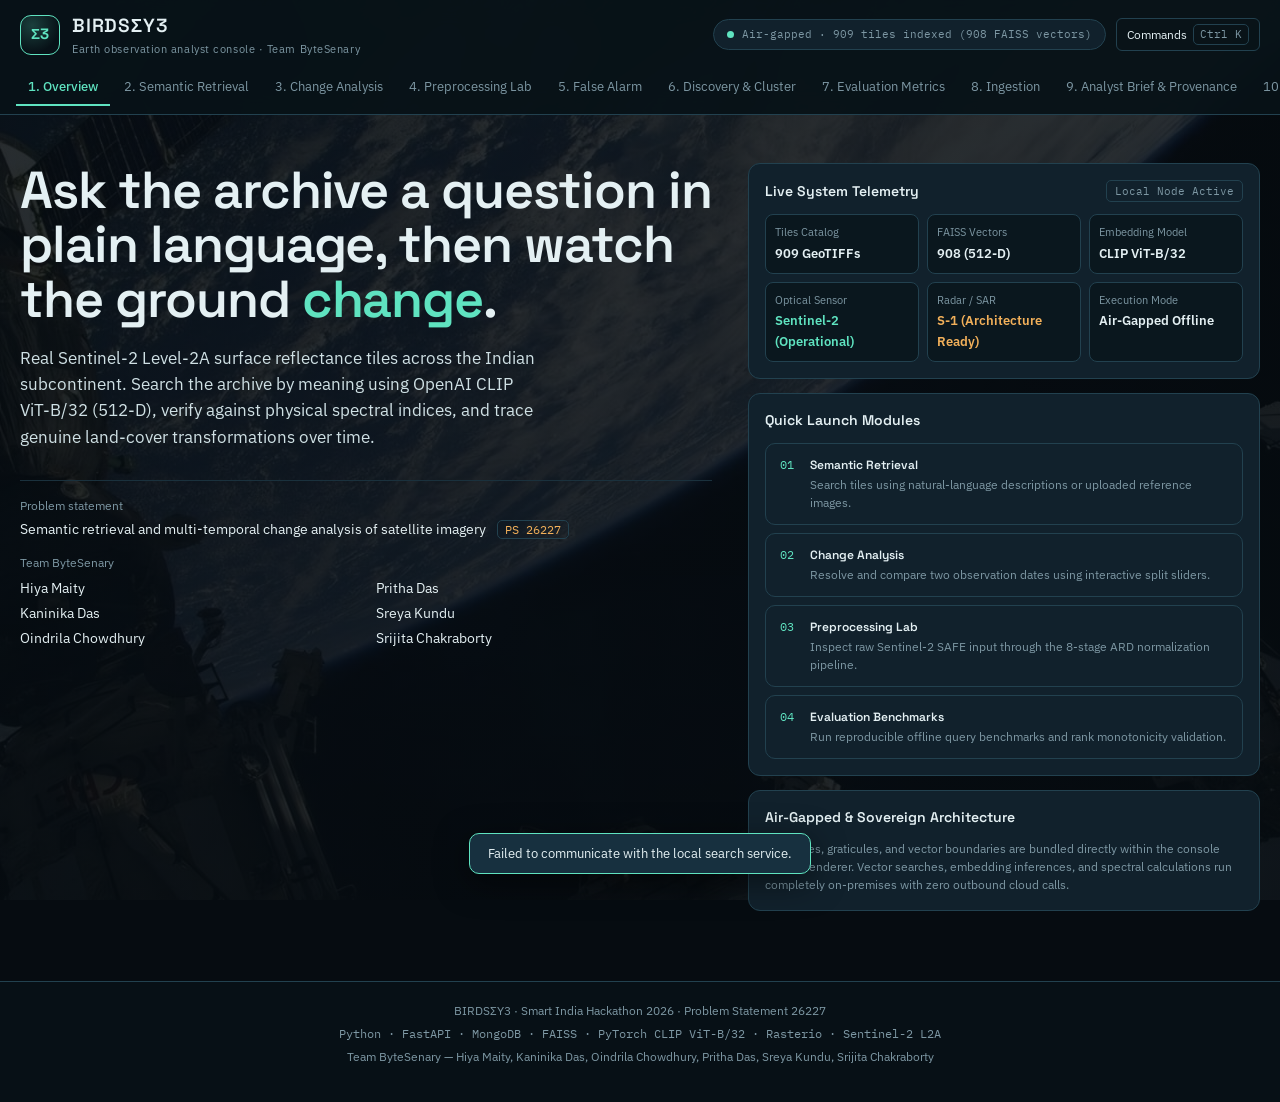
==== commit f4396aca: "feat(frontend): integrate tactical shell and real semantic retrieval" ====
--- a/frontend/index.html
+++ b/frontend/index.html
@@ -1,1834 +1,422 @@
 <!DOCTYPE html>
 <html lang="en">
 <head>
-    <meta charset="UTF-8">
-    <meta name="viewport" content="width=device-width, initial-scale=1.0">
-    <title>BIRDSΣY3 — Autonomous Satellite Semantic Retrieval & Multi-Temporal Change Engine</title>
-    
-    <!-- Google Fonts -->
-    <link rel="preconnect" href="https://fonts.googleapis.com">
-    <link rel="preconnect" href="https://fonts.gstatic.com" crossorigin>
-    <link href="https://fonts.googleapis.com/css2?family=Inter:wght@300;400;500;600;700;800&family=JetBrains+Mono:wght@400;500;700&display=swap" rel="stylesheet">
-    
-    <!-- Chart.js for Unsupervised PCA & Time Series -->
-    <script src="https://cdn.jsdelivr.net/npm/chart.js"></script>
-    
-    <!-- Marked.js for Technical Specification Rendering -->
-    <script src="https://cdn.jsdelivr.net/npm/marked/marked.min.js"></script>
-    
-    <!-- KaTeX for Scientific Math Formula Typesetting -->
-    <link rel="stylesheet" href="https://cdn.jsdelivr.net/npm/katex@0.16.9/dist/katex.min.css">
-    <script src="https://cdn.jsdelivr.net/npm/katex@0.16.9/dist/katex.min.js"></script>
-    <script src="https://cdn.jsdelivr.net/npm/katex@0.16.9/dist/contrib/auto-render.min.js"></script>
-    
-    <!-- Leaflet GIS Engine (Local Offline Bundled) -->
-    <link rel="stylesheet" href="vendor/leaflet/leaflet.css">
-    <script src="vendor/leaflet/leaflet.js"></script>
-    
-    <link rel="stylesheet" href="style.css?v=5e.1">
+  <meta charset="UTF-8">
+  <meta name="viewport" content="width=device-width, initial-scale=1.0">
+  <title>BIRDSΣY3 — Earth Observation Analyst Console</title>
+  <link rel="preconnect" href="https://fonts.googleapis.com">
+  <link rel="preconnect" href="https://fonts.gstatic.com" crossorigin>
+  <link href="https://fonts.googleapis.com/css2?family=Space+Grotesk:wght@400;500;600;700&family=IBM+Plex+Sans:wght@400;500;600&family=IBM+Plex+Mono:wght@400;500;600&display=swap" rel="stylesheet">
+  <link rel="stylesheet" href="style.css">
 </head>
 <body>
 
-    <!-- TOP SYSTEM STATUS & NAVIGATION -->
-    <header class="app-header">
-        <div class="header-container">
-            <!-- Left: Brand Logo & Title -->
-            <div class="brand-group">
-                <div class="brand-logo">
-                    <span class="logo-symbol">Σ3</span>
-                </div>
-                <div class="brand-title">BIRDS<span class="highlight">ΣY3</span></div>
+  <!-- ================= HEADER & APP BAR ================= -->
+  <header class="app-header">
+    <div class="bar">
+      <div class="brand">
+        <div class="brand-mark">Σ3</div>
+        <div>
+          <h1>BIRDSΣY3</h1>
+          <p>Earth observation analyst console · Team ByteSenary</p>
+        </div>
+      </div>
+      <div class="header-right">
+        <span class="pill" id="globalPill">
+          <span class="dot" id="systemStatusDot" aria-hidden="true"></span>
+          <span id="statusText">Connecting to local node…</span>
+        </span>
+        <button class="btn small ghost" id="openPalette" aria-label="Open Command Palette">
+          Commands <span class="kbd">Ctrl K</span>
+        </button>
+      </div>
+    </div>
+
+    <!-- Master 11-Tab Navigation Structure -->
+    <nav class="tabs" role="tablist" aria-label="Console modules">
+      <button role="tab" data-tab="overview" aria-selected="true" id="tab-overview">1. Overview</button>
+      <button role="tab" data-tab="retrieval" aria-selected="false" id="tab-retrieval">2. Semantic Retrieval</button>
+      <button role="tab" data-tab="temporal" aria-selected="false" id="tab-temporal">3. Change Analysis</button>
+      <button role="tab" data-tab="preprocessing" aria-selected="false" id="tab-preprocessing">4. Preprocessing Lab</button>
+      <button role="tab" data-tab="suppression" aria-selected="false" id="tab-suppression">5. False Alarm</button>
+      <button role="tab" data-tab="clusters" aria-selected="false" id="tab-clusters">6. Discovery &amp; Cluster</button>
+      <button role="tab" data-tab="evaluation" aria-selected="false" id="tab-evaluation">7. Evaluation Metrics</button>
+      <button role="tab" data-tab="ingest" aria-selected="false" id="tab-ingest">8. Ingestion</button>
+      <button role="tab" data-tab="brief" aria-selected="false" id="tab-brief">9. Analyst Brief &amp; Provenance</button>
+      <button role="tab" data-tab="mission" aria-selected="false" id="tab-mission">10. Mission Board</button>
+      <button role="tab" data-tab="spec" aria-selected="false" id="tab-spec">11. Technical Specifications</button>
+    </nav>
+  </header>
+
+  <main>
+    <!-- ================= 1. OVERVIEW ================= -->
+    <section class="tab-panel" data-panel="overview" id="panel-overview">
+      <div class="about">
+        <div class="about-hero">
+          <h2>Ask the archive a question in plain language, then watch the ground <em>change</em>.</h2>
+          <p class="about-lede">
+            Real Sentinel-2 Level-2A surface reflectance tiles across the Indian subcontinent. Search the archive by meaning using OpenAI CLIP ViT-B/32 (512-D), verify against physical spectral indices, and trace genuine land-cover transformations over time.
+          </p>
+
+          <dl class="meta-block">
+            <dt>Problem statement</dt>
+            <dd>Semantic retrieval and multi-temporal change analysis of satellite imagery <span class="code-tag">PS 26227</span></dd>
+            <dt>Team ByteSenary</dt>
+            <dd>
+              <ul class="team">
+                <li>Hiya Maity</li>
+                <li>Kaninika Das</li>
+                <li>Oindrila Chowdhury</li>
+                <li>Pritha Das</li>
+                <li>Sreya Kundu</li>
+                <li>Srijita Chakraborty</li>
+              </ul>
+            </dd>
+          </dl>
+        </div>
+
+        <div>
+          <!-- Real Telemetry Card -->
+          <div class="card">
+            <div class="card-head">
+              <h3>Live System Telemetry</h3>
+              <span class="badge indexed" id="telemetryBadge">Online</span>
             </div>
-
-            <!-- Center: Primary Navigation Tabs -->
-            <nav class="nav-tabs">
-                <button class="tab-btn active" data-tab="semantic">
-                    <span class="tab-icon">🔍</span>
-                    <span class="tab-text">Semantic Retrieval</span>
-                </button>
-                <button class="tab-btn" data-tab="map">
-                    <span class="tab-icon">🗺️</span>
-                    <span class="tab-text">Analyst Map / AOI</span>
-                </button>
-                <button class="tab-btn" data-tab="temporal">
-                    <span class="tab-icon">⏳</span>
-                    <span class="tab-text">Temporal Change</span>
-                </button>
-                <button class="tab-btn" data-tab="preprocessing">
-                    <span class="tab-icon">🧪</span>
-                    <span class="tab-text">Preprocessing Lab</span>
-                </button>
-                <button class="tab-btn" data-tab="clustering">
-                    <span class="tab-icon">🌐</span>
-                    <span class="tab-text">Landscape Clusters</span>
-                </button>
-                <button class="tab-btn" data-tab="techspec">
-                    <span class="tab-icon">📋</span>
-                    <span class="tab-text">Technical Spec</span>
-                </button>
-                <button class="tab-btn" data-tab="metrics">
-                    <span class="tab-icon">📊</span>
-                    <span class="tab-text">Evaluation Metrics</span>
-                </button>
-                <button class="tab-btn" data-tab="investigation">
-                    <span class="tab-icon">🛡️</span>
-                    <span class="tab-text">Evidence & Investigation</span>
-                </button>
-            </nav>
-
-            <!-- Right: System Live Status Badge -->
-            <div class="system-status-badge">
-                <span class="status-dot online"></span>
-                <span class="status-label">BACKEND: ONLINE &bull; 909 TILES INDEXED</span>
+            <div class="kv" id="overviewTelemetry">
+              <div>
+                <span>Tiles Catalog</span>
+                <strong id="statTilesCount">909 GeoTIFFs</strong>
+              </div>
+              <div>
+                <span>FAISS Vectors</span>
+                <strong id="statVectorsCount">908 (512-D)</strong>
+              </div>
+              <div>
+                <span>Embedding Model</span>
+                <strong id="statModel">CLIP ViT-B/32</strong>
+              </div>
+              <div>
+                <span>Optical Sensor</span>
+                <strong style="color:var(--signal)">Sentinel-2 (Operational)</strong>
+              </div>
+              <div>
+                <span>Radar / SAR</span>
+                <strong style="color:var(--flare)">S-1 (Architecture Ready)</strong>
+              </div>
+              <div>
+                <span>Execution Mode</span>
+                <strong id="statMode">Air-Gapped Offline</strong>
+              </div>
             </div>
-        </div>
-    </header>
-
-    <!-- ANALYST COMMAND CENTER WORKFLOW STEPPER & SYSTEM STATUS BAR -->
-    <div class="command-center-banner">
-        <div class="stepper-container">
-            <div class="stepper-title-group">
-                <span class="stepper-title-icon">🎯</span>
-                <span class="stepper-title-text">ANALYST COMMAND CENTER WORKFLOW:</span>
+          </div>
+
+          <!-- Quick Actions Grid -->
+          <div class="card" style="margin-top:14px">
+            <div class="card-head"><h3>Quick Launch Modules</h3></div>
+            <div class="entry-grid">
+              <button class="entry" data-goto="retrieval">
+                <i>01</i>
+                <span>
+                  <b>Semantic Retrieval</b>
+                  <span>Search tiles using natural-language descriptions or uploaded reference images.</span>
+                </span>
+              </button>
+              <button class="entry" data-goto="temporal">
+                <i>02</i>
+                <span>
+                  <b>Change Analysis</b>
+                  <span>Resolve and compare two observation dates using interactive split sliders.</span>
+                </span>
+              </button>
+              <button class="entry" data-goto="preprocessing">
+                <i>03</i>
+                <span>
+                  <b>Preprocessing Lab</b>
+                  <span>Inspect raw Sentinel-2 SAFE input through the 8-stage ARD normalization pipeline.</span>
+                </span>
+              </button>
+              <button class="entry" data-goto="evaluation">
+                <i>04</i>
+                <span>
+                  <b>Evaluation Benchmarks</b>
+                  <span>Run reproducible offline query benchmarks and rank monotonicity validation.</span>
+                </span>
+              </button>
             </div>
-            <div class="stepper-steps-group">
-                <button class="stepper-step active" data-step="1" data-tab="map">
-                    <span class="step-num">1</span>
-                    <span class="step-label">Location / AOI</span>
-                </button>
-                <span class="step-arrow">➔</span>
-                <button class="stepper-step" data-step="2" data-tab="semantic">
-                    <span class="step-num">2</span>
-                    <span class="step-label">Retrieval</span>
-                </button>
-                <span class="step-arrow">➔</span>
-                <button class="stepper-step" data-step="3" data-tab="preprocessing">
-                    <span class="step-num">3</span>
-                    <span class="step-label">Preprocessing & ARD</span>
-                </button>
-                <span class="step-arrow">➔</span>
-                <button class="stepper-step" data-step="4" data-tab="temporal">
-                    <span class="step-num">4</span>
-                    <span class="step-label">Temporal Change</span>
-                </button>
-                <span class="step-arrow">➔</span>
-                <button class="stepper-step" data-step="5" data-tab="investigation">
-                    <span class="step-num">5</span>
-                    <span class="step-label">False-Alarm & AI Confidence</span>
-                </button>
-                <span class="step-arrow">➔</span>
-                <button class="stepper-step" data-step="6" data-tab="investigation">
-                    <span class="step-num">6</span>
-                    <span class="step-label">Decision & Provenance Export</span>
-                </button>
+          </div>
+
+          <div class="card" style="margin-top:14px">
+            <div class="card-head"><h3>Air-Gapped &amp; Sovereign Architecture</h3></div>
+            <p class="small muted" style="margin:0">
+              Coastlines, graticules, and vector boundaries are bundled directly within the console canvas renderer. Vector searches, embedding inferences, and spectral calculations run completely on-premises with zero outbound cloud calls.
+            </p>
+          </div>
+        </div>
+      </div>
+    </section>
+
+    <!-- ================= 2. SEMANTIC RETRIEVAL ================= -->
+    <section class="tab-panel" data-panel="retrieval" id="panel-retrieval" hidden>
+      <h1 class="page-title">Semantic Retrieval</h1>
+      <p class="page-sub">
+        Describe the scene in natural language, upload an image anchor, or draw an Area of Interest (AOI). Queries are projected into 512-D CLIP latent space and resolved against the local FAISS index, with optional physical spectral index gating.
+      </p>
+
+      <!-- Search Controls Card -->
+      <div class="card">
+        <div class="grid" style="grid-template-columns:minmax(260px,2.2fr) repeat(2,minmax(120px,.7fr));">
+          <div>
+            <label for="q">Natural language search query</label>
+            <div class="row" style="flex-wrap:nowrap">
+              <input id="q" value="Dense forest canopy with high chlorophyll" placeholder="Dense forest canopy with high chlorophyll…">
+              <button class="btn primary" id="searchBtn">Search</button>
+              <button class="btn" id="imgBtn" title="Upload an image to anchor the search">Image</button>
+              <input type="file" id="imgInput" accept="image/*" hidden>
             </div>
-            <div class="stepper-actions">
-                <button id="btn-run-judge-demo" class="demo-flow-btn">
-                    <span>🚀 Launch Analyst Judge Demo</span>
-                </button>
+            <div class="chips" id="presetChips" style="margin-top:9px"></div>
+            <p id="anchorTag" class="small" style="color:var(--signal);margin:9px 0 0" hidden></p>
+          </div>
+          <div>
+            <label for="dStart">From</label>
+            <input id="dStart" type="date" value="2024-01-01">
+          </div>
+          <div>
+            <label for="dEnd">To</label>
+            <input id="dEnd" type="date" value="2026-12-31">
+          </div>
+        </div>
+
+        <div class="grid" style="grid-template-columns:repeat(auto-fit,minmax(150px,1fr));margin-top:12px">
+          <div>
+            <label for="cloudMax">Cloud cover at most (%)</label>
+            <input id="cloudMax" type="number" min="0" max="100" placeholder="100">
+          </div>
+          <div>
+            <label for="resMax">Ground resolution at most (m)</label>
+            <input id="resMax" type="number" min="1" placeholder="10" value="10">
+          </div>
+          <div>
+            <label for="confMin">Minimum match (%)</label>
+            <input id="confMin" type="number" min="0" max="100" placeholder="0">
+          </div>
+          <div>
+            <label for="topK">Result count</label>
+            <select id="topK">
+              <option value="6">6 results</option>
+              <option value="12" selected>12 results</option>
+              <option value="24">24 results</option>
+              <option value="36">36 results</option>
+            </select>
+          </div>
+        </div>
+
+        <div class="row" style="margin-top:12px">
+          <div>
+            <span class="lab">Sensors</span>
+            <div class="chips" id="sensorChips">
+              <button class="chip on" data-sensor="Sentinel-2" id="sensorS2">Copernicus Sentinel-2 (Operational)</button>
+              <button class="chip" data-sensor="Sentinel-1" id="sensorS1" title="SAR C-band pipeline ready; real granules not cached locally">Copernicus Sentinel-1 (Architecture Ready — Data Not Cached)</button>
             </div>
-        </div>
-        <div class="cc-status-pills-row">
-            <span class="cc-status-pill green">✓ BACKEND: ONLINE</span>
-            <span class="cc-status-pill blue">🍃 DB: CONNECTED</span>
-            <span class="cc-status-pill cyan">⚡ FAISS: 909 VECTORS</span>
-            <span class="cc-status-pill purple">🧠 MODEL: CLIP ViT-B/32 (512D)</span>
-            <span class="cc-status-pill teal">🔒 OFFLINE: 100% LOCAL</span>
-            <span class="cc-status-pill green">🛡️ SECURITY: VERIFIED</span>
-            <span class="cc-status-pill amber" title="Sentinel-1 SAR C-band data is not currently cached in local storage">🛰️ SAR: NOT CACHED LOCALLY</span>
-            <span class="cc-status-pill gray" title="Local offline reference evaluation timings">📊 GROUND TRUTH: NOT AVAILABLE LOCALLY</span>
-        </div>
+          </div>
+        </div>
+
+        <div class="row" style="margin-top:12px;justify-content:space-between">
+          <div class="chips">
+            <button class="chip on" id="gateToggle" aria-pressed="true">Spectral gating on (NDVI/NDWI)</button>
+            <button class="chip" id="actionToggle" aria-pressed="false">Action mode off</button>
+            <button class="chip on" id="diversityToggle" aria-pressed="true">Diversity control on</button>
+          </div>
+          <div class="row">
+            <button class="btn small" id="drawRectBtn">Draw rectangle area</button>
+            <button class="btn small" id="drawPolyBtn">Draw polygon area</button>
+            <button class="btn small ghost" id="clearAoiBtn">Clear area</button>
+            <button class="btn small ghost" id="clearFiltersBtn">Reset filters</button>
+          </div>
+        </div>
+
+        <div class="row" style="margin-top:12px;justify-content:space-between;background:#0A171E;border:1px solid var(--line);border-radius:9px;padding:10px 12px">
+          <div class="row" style="gap:20px">
+            <span class="small muted">Area of interest <strong id="aoiState" style="color:var(--text)">not set</strong></span>
+            <span class="small muted">Size <strong id="aoiArea" style="color:var(--text)">—</strong></span>
+            <span class="small muted">Shape <strong id="aoiShape" style="color:var(--text)">—</strong></span>
+          </div>
+          <span id="aoiHint" class="small mono muted">Draw on the map to constrain search, or leave empty to search all 909 tiles.</span>
+        </div>
+      </div>
+
+      <!-- Split Layout: Result List & Vector Canvas Map -->
+      <div class="split" style="margin-top:14px">
+        <div class="listcol card">
+          <div class="card-head">
+            <h3>Retrieved Tiles</h3>
+            <span id="resultMeta" class="small mono muted">0 tiles</span>
+          </div>
+          <div id="resultsList" class="scroll-list">
+            <p class="empty">Type a query above or click one of the presets to search the local catalog.</p>
+          </div>
+        </div>
+        <div class="mapcol">
+          <div id="retrievalMap" class="geomap"></div>
+        </div>
+      </div>
+    </section>
+
+    <!-- ================= 3. CHANGE ANALYSIS (PLACEHOLDER) ================= -->
+    <section class="tab-panel" data-panel="temporal" id="panel-temporal" hidden>
+      <div class="card placeholder-card">
+        <span class="badge">Tab 3</span>
+        <h2>Change Analysis Module</h2>
+        <span class="pill" style="margin:12px 0"><span class="dot" style="background:var(--flare)"></span>Integration pending — Phase 2</span>
+        <p class="muted" style="max-width:600px;margin:0 auto 16px">
+          Multi-temporal pairwise and tri-epoch spectral differencing (&Delta;NDVI, &Delta;NDWI), interactive before/after split comparison slider, confidence breakdown bars, and observation timeline will be connected in Phase 2.
+        </p>
+        <div id="temporalSelectedTileBanner" class="small mono muted" style="margin-top:8px"></div>
+        <button class="btn primary" data-goto="retrieval" style="margin-top:16px">Return to Semantic Retrieval</button>
+      </div>
+    </section>
+
+    <!-- ================= 4. PREPROCESSING LAB (PLACEHOLDER) ================= -->
+    <section class="tab-panel" data-panel="preprocessing" id="panel-preprocessing" hidden>
+      <div class="card placeholder-card">
+        <span class="badge">Tab 4</span>
+        <h2>Preprocessing Lab</h2>
+        <span class="pill" style="margin:12px 0"><span class="dot" style="background:var(--flare)"></span>Integration pending — Phase 3</span>
+        <p class="muted" style="max-width:600px;margin:0 auto 16px">
+          The 8-stage raw Sentinel-2 SAFE to Analysis-Ready Data (ARD) verification pipeline (XML metadata validation, SCL cloud/shadow masking, radiometric calibration, and sub-pixel co-registration) will be connected in Phase 3.
+        </p>
+        <button class="btn primary" data-goto="overview" style="margin-top:16px">Return to Overview</button>
+      </div>
+    </section>
+
+    <!-- ================= 5. FALSE ALARM (PLACEHOLDER) ================= -->
+    <section class="tab-panel" data-panel="suppression" id="panel-suppression" hidden>
+      <div class="card placeholder-card">
+        <span class="badge">Tab 5</span>
+        <h2>False Alarm Suppression</h2>
+        <span class="pill" style="margin:12px 0"><span class="dot" style="background:var(--flare)"></span>Integration pending — Phase 4</span>
+        <p class="muted" style="max-width:600px;margin:0 auto 16px">
+          Precision-favoured false-alarm suppression funnel, regional terrain profile thresholds, candidate inspector, and removal audit breakdowns will be connected in Phase 4.
+        </p>
+        <button class="btn primary" data-goto="overview" style="margin-top:16px">Return to Overview</button>
+      </div>
+    </section>
+
+    <!-- ================= 6. DISCOVERY & CLUSTER (PLACEHOLDER) ================= -->
+    <section class="tab-panel" data-panel="clusters" id="panel-clusters" hidden>
+      <div class="card placeholder-card">
+        <span class="badge">Tab 6</span>
+        <h2>Discovery &amp; Cluster</h2>
+        <span class="pill" style="margin:12px 0"><span class="dot" style="background:var(--flare)"></span>Integration pending — Phase 5</span>
+        <p class="muted" style="max-width:600px;margin:0 auto 16px">
+          2D FAISS embedding space scatter plot, similar-site discovery passes, candidate confirmation/rejection review cards, and active reranking feedback loops will be connected in Phase 5.
+        </p>
+        <button class="btn primary" data-goto="overview" style="margin-top:16px">Return to Overview</button>
+      </div>
+    </section>
+
+    <!-- ================= 7. EVALUATION METRICS (PLACEHOLDER) ================= -->
+    <section class="tab-panel" data-panel="evaluation" id="panel-evaluation" hidden>
+      <div class="card placeholder-card">
+        <span class="badge">Tab 7</span>
+        <h2>Evaluation Metrics</h2>
+        <span class="pill" style="margin:12px 0"><span class="dot" style="background:var(--flare)"></span>Integration pending — Phase 6</span>
+        <p class="muted" style="max-width:600px;margin:0 auto 16px">
+          System evaluation engine executing test query suites, rank monotonicity checks, physical gating validation, and offline reproducibility verification will be connected in Phase 6.
+        </p>
+        <button class="btn primary" data-goto="overview" style="margin-top:16px">Return to Overview</button>
+      </div>
+    </section>
+
+    <!-- ================= 8. INGESTION (PLACEHOLDER) ================= -->
+    <section class="tab-panel" data-panel="ingest" id="panel-ingest" hidden>
+      <div class="card placeholder-card">
+        <span class="badge">Tab 8</span>
+        <h2>Ingestion &amp; Indexing</h2>
+        <span class="pill" style="margin:12px 0"><span class="dot" style="background:var(--flare)"></span>Integration pending — Phase 7</span>
+        <p class="muted" style="max-width:600px;margin:0 auto 16px">
+          Air-gapped GeoTIFF ingestion, dynamic tiling, incremental FAISS embedding insertion, and indexing telemetry will be connected in Phase 7.
+        </p>
+        <button class="btn primary" data-goto="overview" style="margin-top:16px">Return to Overview</button>
+      </div>
+    </section>
+
+    <!-- ================= 9. ANALYST BRIEF & PROVENANCE (PLACEHOLDER) ================= -->
+    <section class="tab-panel" data-panel="brief" id="panel-brief" hidden>
+      <div class="card placeholder-card">
+        <span class="badge">Tab 9</span>
+        <h2>Analyst Brief &amp; Provenance</h2>
+        <span class="pill" style="margin:12px 0"><span class="dot" style="background:var(--flare)"></span>Integration pending — Phase 8</span>
+        <p class="muted" style="max-width:600px;margin:0 auto 16px">
+          Dynamic narrative briefing generation, cryptographic SHA-256 provenance audit records, and printable intelligence reports will be connected in Phase 8.
+        </p>
+        <button class="btn primary" data-goto="overview" style="margin-top:16px">Return to Overview</button>
+      </div>
+    </section>
+
+    <!-- ================= 10. MISSION BOARD (PLACEHOLDER) ================= -->
+    <section class="tab-panel" data-panel="mission" id="panel-mission" hidden>
+      <div class="card placeholder-card">
+        <span class="badge">Tab 10</span>
+        <h2>Mission Board</h2>
+        <span class="pill" style="margin:12px 0"><span class="dot" style="background:var(--flare)"></span>Integration pending — Phase 9</span>
+        <p class="muted" style="max-width:600px;margin:0 auto 16px">
+          Session KPI aggregates, prioritized review queue, module status monitors, and session report exports will be connected in Phase 9.
+        </p>
+        <button class="btn primary" data-goto="overview" style="margin-top:16px">Return to Overview</button>
+      </div>
+    </section>
+
+    <!-- ================= 11. TECHNICAL SPECIFICATIONS (PLACEHOLDER) ================= -->
+    <section class="tab-panel" data-panel="spec" id="panel-spec" hidden>
+      <div class="card placeholder-card">
+        <span class="badge">Tab 11</span>
+        <h2>Technical Specifications</h2>
+        <span class="pill" style="margin:12px 0"><span class="dot" style="background:var(--flare)"></span>Integration pending — Phase 10</span>
+        <p class="muted" style="max-width:600px;margin:0 auto 16px">
+          Authoritative technical specifications covering the CLIP ViT-B/32 cosine similarity formulation, &Delta;NDVI/&Delta;NDWI spectral gating, SCL quality masking, and air-gapped on-premises architecture will be integrated in Phase 10.
+        </p>
+        <button class="btn primary" data-goto="overview" style="margin-top:16px">Return to Overview</button>
+      </div>
+    </section>
+  </main>
+
+  <!-- ================= FOOTER ================= -->
+  <footer class="app-footer">
+    <span>BIRDSΣY3 · Smart India Hackathon 2026 · Problem Statement 26227</span>
+    <span class="mono small">Python · FastAPI · MongoDB · FAISS · PyTorch CLIP ViT-B/32 · Rasterio · Sentinel-2 L2A</span>
+    <span class="small">Team ByteSenary — Hiya Maity, Kaninika Das, Oindrila Chowdhury, Pritha Das, Sreya Kundu, Srijita Chakraborty</span>
+  </footer>
+
+  <!-- ================= MODALS & DRAWERS ================= -->
+  <div class="scrim" id="scrim"></div>
+
+  <aside class="drawer" id="drawer" aria-hidden="true">
+    <div class="drawer-head">
+      <h3 id="drawerTitle">Detail</h3>
+      <button class="x" id="drawerClose" aria-label="Close">✕</button>
     </div>
-
-    <!-- MAIN APP WRAPPER -->
-    <main class="app-main">
-
-        <!-- ========================================================= -->
-        <!-- TAB 1: SEMANTIC RETRIEVAL -->
-        <!-- ========================================================= -->
-        <section id="semantic" class="tab-section active">
-            <div class="section-hero">
-                <div class="badge-pill">DUAL-STAGE ZERO-SHOT INFERENCE</div>
-                <h1 class="hero-headline">Intelligent Satellite Semantic Search</h1>
-                <p class="hero-description">
-                    Retrieve Sentinel-2 spatial features using pre-trained CLIP zero-shot cross-modal embeddings paired with zero-hallucination physical spectral gating (NDVI, NDWI, NDBI).
-                </p>
-            </div>
-
-            <!-- SEARCH CONTROL CARD -->
-            <div class="glass-card search-card">
-                <div class="card-header-bar">
-                    <div class="card-title-group">
-                        <span class="card-icon">⚡</span>
-                        <h2 class="card-title">Retrieval Specification</h2>
-                    </div>
-                    <!-- Mode Switcher: Text vs Image-to-Image vs Multimodal Fusion -->
-                    <div class="retrieval-mode-switcher">
-                        <button id="mode-text-btn" class="mode-pill active">
-                            <span>🔤 Natural Language</span>
-                        </button>
-                        <button id="mode-image-btn" class="mode-pill">
-                            <span>🖼️ Reference Image</span>
-                        </button>
-                        <button id="mode-multimodal-btn" class="mode-pill">
-                            <span>🔤+🖼️ Multimodal Fusion</span>
-                        </button>
-                    </div>
-                </div>
-
-                <!-- SUB-CONTAINER 1: TEXT QUERY MODE -->
-                <div id="text-search-controls" class="search-mode-panel active">
-
-                <!-- PRESET DROPDOWN -->
-                <div class="form-group">
-                    <label class="form-label" for="query-preset-select">
-                        <span>Select Preset Query from Catalog:</span>
-                        <span class="label-hint">Curated Earth Observation target classes</span>
-                    </label>
-                    <div class="select-wrapper">
-                        <select id="query-preset-select" class="glass-select">
-                            <option value="" disabled selected>-- Choose a curated satellite query from list --</option>
-                            <option value="Dense forest canopy with high chlorophyll and lush green vegetation">🌲 Dense Forest Canopy (NDVI &gt; 0.45)</option>
-                            <option value="Inland water bodies, lakes, rivers and reservoirs">💧 Inland Water Bodies &amp; Reservoirs (NDWI &gt; 0.15)</option>
-                            <option value="Urban concrete buildings, roads and dense settlements">🏙️ Urban Settlement &amp; Built-up Concrete</option>
-                            <option value="Agricultural cropland, seasonal vegetation and farming fields">🌾 Agricultural Cropland &amp; Cultivated Fields</option>
-                            <option value="Barren dry land, exposed soil and rocky substrate">🏜️ Barren Land &amp; Exposed Earth</option>
-                            <option value="Industrial zones, paved surfaces and transportation networks">🏗️ Industrial Zones &amp; Transportation Networks</option>
-                            <option value="Wetlands, marshes and riparian vegetative zones">🌿 Wetlands &amp; Riparian Buffer Zones</option>
-                        </select>
-                        <span class="select-chevron">▼</span>
-                    </div>
-                </div>
-
-                <!-- CUSTOM QUERY INPUT -->
-                <div class="form-group">
-                    <label class="form-label" for="semantic-query-input">
-                        <span>Active Search Query:</span>
-                        <span class="label-hint">Selected automatically from dropdown, or type custom prompt</span>
-                    </label>
-                    <div class="input-action-row">
-                        <div class="input-wrapper">
-                            <span class="input-icon">🔍</span>
-                            <input 
-                                type="text" 
-                                id="semantic-query-input" 
-                                class="glass-input" 
-                                placeholder="Select from dropdown above or type custom prompt..."
-                                value="Dense forest canopy with high chlorophyll and lush green vegetation"
-                            >
-                        </div>
-                        <button id="semantic-search-btn" class="glow-button primary-button">
-                            <span class="btn-text">Execute Retrieval</span>
-                            <span class="btn-icon">➔</span>
-                        </button>
-                    </div>
-                </div>
-
-                <!-- QUICK CHIPS -->
-                <div class="quick-chips-row">
-                    <span class="chips-label">Quick Presets:</span>
-                    <button class="query-chip active" data-query="Dense forest canopy with high chlorophyll and lush green vegetation">🌲 Dense Forest</button>
-                    <button class="query-chip" data-query="Inland water bodies, lakes, rivers and reservoirs">💧 Water Bodies</button>
-                    <button class="query-chip" data-query="Urban concrete buildings, roads and dense settlements">🏙️ Urban Built-Up</button>
-                    <button class="query-chip" data-query="Agricultural cropland, seasonal vegetation and farming fields">🌾 Agriculture</button>
-                    <button class="query-chip" data-query="Barren dry land, exposed soil and rocky substrate">🏜️ Barren Land</button>
-                </div>
-
-                <!-- CONTROLS & TOGGLES -->
-                <div class="search-options-grid">
-                    <label class="custom-switch-label">
-                        <div class="switch-control">
-                            <input type="checkbox" id="spectral-gate-check" checked>
-                            <span class="switch-slider"></span>
-                        </div>
-                        <div class="switch-text">
-                            <span class="switch-title">Physical Spectral Gating</span>
-                            <span class="switch-desc">Zero-hallucination physics check (NDVI/NDWI threshold validation)</span>
-                        </div>
-                    </label>
-
-                    <label class="custom-switch-label">
-                        <div class="switch-control">
-                            <input type="checkbox" id="action-mode-check">
-                            <span class="switch-slider"></span>
-                        </div>
-                        <div class="switch-text">
-                            <span class="switch-title">Action / Temporal Change Mode</span>
-                            <span class="switch-desc">Prioritize dynamic change queries over static scene classification</span>
-                        </div>
-                    </label>
-
-                    <div class="top-k-selector">
-                        <label for="top-k-select" class="option-label">Top Results:</label>
-                        <select id="top-k-select" class="glass-select small-select">
-                            <option value="6">6 Tiles</option>
-                            <option value="12" selected>12 Tiles</option>
-                            <option value="24">24 Tiles</option>
-                        </select>
-                    </div>
-
-                    <div class="sensor-selector">
-                        <label for="sensor-filter-select" class="option-label">Sensor Constellation:</label>
-                        <select id="sensor-filter-select" class="glass-select small-select">
-                            <option value="ALL" selected>ALL (Optical + SAR)</option>
-                            <option value="OPTICAL">Sentinel-2 MSI (Optical)</option>
-                            <option value="SAR">Sentinel-1 C-SAR (Radar)</option>
-                        </select>
-                    </div>
-                </div>
-
-                <!-- DATE RANGE FILTER BAR -->
-                <div class="date-filter-bar" style="display: flex; gap: 15px; align-items: center; margin-top: 12px; padding: 10px 14px; background: rgba(255, 255, 255, 0.03); border: 1px solid rgba(255, 255, 255, 0.08); border-radius: 8px;">
-                    <span class="chips-label">📅 Temporal Date Filter:</span>
-                    <label for="start-date-input" class="option-label" style="font-size: 0.82rem;">From:</label>
-                    <input type="date" id="start-date-input" class="glass-input small-input" value="2024-01-01" style="width: 140px; padding: 4px 8px; font-size: 0.82rem;">
-                    <label for="end-date-input" class="option-label" style="font-size: 0.82rem;">To:</label>
-                    <input type="date" id="end-date-input" class="glass-input small-input" value="2026-12-31" style="width: 140px; padding: 4px 8px; font-size: 0.82rem;">
-                    <label class="custom-switch-label" style="margin-left: auto; gap: 6px;">
-                        <input type="checkbox" id="diversity-control-check" checked>
-                        <span style="font-size: 0.8rem; color: #a1a1aa;">Spatial Diversity Control</span>
-                    </label>
-                </div>
-
-                <div id="sar-sensor-notice" class="sar-sensor-notice hidden">
-                    🛰️ <strong>SENTINEL-1 SAR — NOT CACHED LOCALLY:</strong> Sentinel-1 C-SAR data is not currently available in local storage. Add compatible Sentinel-1 GRD data to enable SAR evidence.
-                </div>
-                </div> <!-- End #text-search-controls -->
-
-                <!-- SUB-CONTAINER 2: IMAGE-TO-IMAGE UPLOAD SEARCH -->
-                <div id="image-search-controls" class="search-mode-panel">
-                    <div class="image-upload-wrapper">
-                        <div id="image-dropzone" class="image-dropzone">
-                            <input type="file" id="image-file-input" accept=".tif,.tiff,.png,.jpg,.jpeg,.webp" style="display: none;">
-                            <div class="dropzone-content">
-                                <span class="dropzone-icon">🛰️</span>
-                                <div class="dropzone-title">Upload Reference Satellite Image or Tile</div>
-                                <p class="dropzone-sub">Drag &amp; drop a GeoTIFF (.tif), PNG, or JPEG patch, or <span class="highlight-link">browse from disk</span></p>
-                                <span class="badge-tag">Auto-normalized 512-D CLIP Embedding</span>
-                            </div>
-                        </div>
-
-                        <!-- Image Preview Box -->
-                        <div id="image-preview-card" class="image-preview-card" style="display: none;">
-                            <div class="preview-thumb-box">
-                                <img id="uploaded-preview-img" src="" alt="Uploaded reference preview">
-                            </div>
-                            <div class="preview-info-box">
-                                <div class="preview-filename" id="preview-filename">reference_patch.tif</div>
-                                <div class="preview-filesize" id="preview-filesize">0 KB</div>
-                                <div class="preview-meta-tag">Status: Ready for Embedding Extraction</div>
-                                <div class="preview-actions">
-                                    <button id="execute-image-search-btn" class="glow-button primary-button">
-                                        <span class="btn-text">Execute Visual Similarity Search</span>
-                                        <span class="btn-icon">⚡</span>
-                                    </button>
-                                    <button id="clear-upload-btn" class="glass-btn small-btn">Remove</button>
-                                </div>
-                            </div>
-                        </div>
-                    </div>
-                </div> <!-- End #image-search-controls -->
-
-                <!-- SUB-CONTAINER 3: MULTIMODAL FUSION SEARCH -->
-                <div id="multimodal-search-controls" class="search-mode-panel">
-                    <div class="multimodal-panel-grid" style="display: grid; grid-template-columns: 1fr 1fr; gap: 16px;">
-                        <!-- Left: Text Modality Input -->
-                        <div class="form-group" style="margin-bottom: 0;">
-                            <label class="form-label" for="multimodal-query-input">
-                                <span>Modality 1 — Natural Language Query:</span>
-                                <span class="label-hint">Text semantic description</span>
-                            </label>
-                            <div class="input-wrapper">
-                                <span class="input-icon">🔤</span>
-                                <input type="text" id="multimodal-query-input" class="glass-input" placeholder="e.g. new construction near roads..." value="new construction near roads">
-                            </div>
-                            <div style="margin-top: 10px; display: flex; align-items: center; gap: 10px;">
-                                <label style="font-size: 0.82rem; color: #a1a1aa;">Text Fusion Weight:</label>
-                                <input type="range" id="text-weight-slider" min="0" max="1" step="0.1" value="0.5" style="accent-color: #3b82f6; flex: 1;">
-                                <span id="text-weight-val" style="font-size: 0.82rem; font-weight: 600; color: #60a5fa;">0.50</span>
-                            </div>
-                        </div>
-
-                        <!-- Right: Reference Image Modality Input -->
-                        <div class="form-group" style="margin-bottom: 0;">
-                            <label class="form-label">
-                                <span>Modality 2 — Reference Satellite Image:</span>
-                                <span class="label-hint">Uploaded image patch</span>
-                            </label>
-                            <div id="mm-image-dropzone" class="image-dropzone" style="padding: 16px;">
-                                <input type="file" id="mm-image-file-input" accept=".tif,.tiff,.png,.jpg,.jpeg,.webp" style="display: none;">
-                                <div class="dropzone-content">
-                                    <span class="dropzone-icon" style="font-size: 1.4rem;">🖼️</span>
-                                    <div class="dropzone-title" style="font-size: 0.88rem;">Upload Patch or Drag Image</div>
-                                    <span id="mm-file-name-label" class="badge-tag" style="margin-top: 4px;">No image attached (Optional if text present)</span>
-                                </div>
-                            </div>
-                            <div style="margin-top: 10px; display: flex; align-items: center; gap: 10px;">
-                                <label style="font-size: 0.82rem; color: #a1a1aa;">Image Fusion Weight:</label>
-                                <input type="range" id="image-weight-slider" min="0" max="1" step="0.1" value="0.5" style="accent-color: #10b981; flex: 1;">
-                                <span id="image-weight-val" style="font-size: 0.82rem; font-weight: 600; color: #34d399;">0.50</span>
-                            </div>
-                        </div>
-                    </div>
-
-                    <!-- Multimodal Action Row -->
-                    <div style="margin-top: 16px; display: flex; justify-content: flex-end; align-items: center; gap: 12px; padding-top: 12px; border-top: 1px solid rgba(255, 255, 255, 0.08);">
-                        <span style="font-size: 0.82rem; color: #a1a1aa;">Deterministic Retrieval Fusion Formula: <code>wt × S_text + wi × S_image</code></span>
-                        <button id="execute-multimodal-search-btn" class="glow-button primary-button">
-                            <span class="btn-text">Execute Multimodal Retrieval</span>
-                            <span class="btn-icon">⚡</span>
-                        </button>
-                    </div>
-                </div> <!-- End #multimodal-search-controls -->
-            </div>
-
-            <!-- RESULTS SECTION -->
-            <div class="results-header">
-                <div class="results-title-group">
-                    <h3 class="results-title">Retrieved Sentinel-2 Tiles</h3>
-                    <span id="results-count-badge" class="badge-tag">Ready</span>
-                </div>
-                <div id="retrieval-metrics-bar" class="retrieval-metrics-bar"></div>
-            </div>
-
-            <div id="semantic-results-container" class="tiles-grid">
-                <!-- Initial empty / ready state -->
-                <div class="empty-state-card">
-                    <div class="empty-icon">🛰️</div>
-                    <div class="empty-title">Ready for Multi-Modal Retrieval</div>
-                    <p class="empty-desc">Choose a query from the dropdown above and click "Execute Retrieval" to query the 909-tile FAISS index.</p>
-                </div>
-            </div>
-        </section>
-
-        <!-- ========================================================= -->
-        <!-- NEW TAB: ANALYST SATELLITE MAP & AOI CONSOLE -->
-        <!-- ========================================================= -->
-        <section id="map" class="tab-section">
-            <div class="section-hero">
-                <div class="badge-pill">GEOSPATIAL AREA OF INTEREST (AOI) ENGINE</div>
-                <h1 class="hero-headline">Interactive Satellite Analyst Map &amp; AOI Workspace</h1>
-                <p class="hero-description">
-                    Navigate real Sentinel-2 Level-2A optical footprints across the Kolkata / Sundarbans theater. Search locations, draw point, rectangle, or polygon AOIs, calculate real surface area, inspect intersecting catalog scenes, and trigger downstream change analysis.
-                </p>
-            </div>
-
-            <!-- MAP CONTROL BAR -->
-            <div class="glass-card map-control-bar">
-                <div class="map-controls-row" style="margin-bottom: 0.75rem;">
-                    <!-- Geographic Location Search -->
-                    <div class="map-control-group flex-1" style="position: relative;">
-                        <label class="form-label" for="map-location-search-input">
-                            <span>Geographic Location Intelligence Search:</span>
-                            <span class="label-hint">Fine-grained India search: localities, towns, cities, districts, states &amp; coordinates</span>
-                        </label>
-                        <div class="coord-inputs-pair">
-                            <div class="search-input-wrapper" style="position: relative; flex: 1;">
-                                <input type="text" id="map-location-search-input" class="glass-input" placeholder="Search locality, city, district or coords (e.g. Lake Town, Kolkata; Siliguri; Mumbai; 22.5726, 88.3639)..." autocomplete="off">
-                                <div id="map-search-suggestions" class="search-suggestions-dropdown hidden"></div>
-                            </div>
-                            <button id="map-location-search-btn" class="glow-button primary-button small-btn">🔍 Search</button>
-                        </div>
-                    </div>
-
-                    <!-- Location Preset Quick Jump -->
-                    <div class="map-control-group flex-1">
-                        <label class="form-label" for="map-preset-select">
-                            <span>Strategic Theater &amp; Metro Presets:</span>
-                        </label>
-                        <div class="select-wrapper">
-                            <select id="map-preset-select" class="glass-select">
-                                <option value="kolkata_core" selected>📍 Kolkata Urban Core (22.5726°N, 88.3639°E)</option>
-                                <option value="lake_town">🏙️ Lake Town, Kolkata (22.5976°N, 88.4026°E)</option>
-                                <option value="siliguri">🏔️ Siliguri Metropolitan Region (26.7271°N, 88.4315°E)</option>
-                                <option value="salt_lake">🏢 Salt Lake Sector V &amp; New Town Corridor</option>
-                                <option value="delhi">🏛️ New Delhi / NCR Region (28.6139°N, 77.2090°E)</option>
-                                <option value="mumbai">🌉 Mumbai Metropolis (19.0760°N, 72.8777°E)</option>
-                                <option value="bengaluru">💻 Bengaluru Tech Hub (12.9716°N, 77.5946°E)</option>
-                                <option value="hooghly_river">🌊 Hooghly River Channel &amp; Howrah Port</option>
-                                <option value="wetlands">🌿 East Kolkata Wetlands (Ramsar Zone)</option>
-                                <option value="darjeeling">⛰️ Darjeeling Hill Station (27.0410°N, 88.2663°E)</option>
-                            </select>
-                            <span class="select-chevron">▼</span>
-                        </div>
-                    </div>
-
-                </div>
-
-                <div class="map-controls-row">
-                    <!-- Manual Lat/Lon Coordinates Input -->
-                    <div class="map-control-group">
-                        <label class="form-label" for="coord-lat-input">
-                            <span>Latitude / Longitude:</span>
-                        </label>
-                        <div class="coord-inputs-pair">
-                            <input type="number" step="0.0001" id="coord-lat-input" class="glass-input small-input mono-font" value="22.5726" placeholder="Lat">
-                            <input type="number" step="0.0001" id="coord-lon-input" class="glass-input small-input mono-font" value="88.3639" placeholder="Lon">
-                            <button id="jump-coord-btn" class="glass-btn small-btn">Jump</button>
-                        </div>
-                    </div>
-
-                    <!-- AOI Selection Tools -->
-                    <div class="map-control-group aoi-tools-group flex-1">
-                        <label class="form-label">
-                            <span>AOI Selection Modes &amp; Layers:</span>
-                        </label>
-                        <div class="aoi-btn-group">
-                            <button id="draw-point-btn" class="aoi-tool-btn" title="Select Point Location">
-                                <span>📍 Point</span>
-                            </button>
-                            <button id="draw-rect-btn" class="aoi-tool-btn" title="Draw Rectangle AOI">
-                                <span>⬚ Rectangle</span>
-                            </button>
-                            <button id="draw-poly-btn" class="aoi-tool-btn" title="Draw Polygon AOI">
-                                <span>⬡ Polygon</span>
-                            </button>
-                            <button id="clear-aoi-btn" class="aoi-tool-btn danger" title="Clear Active AOI">
-                                <span>✕ Clear AOI</span>
-                            </button>
-                            <button id="toggle-footprints-btn" class="aoi-tool-btn active" title="Toggle 909 Tile Footprints">
-                                <span>🌐 Footprints: ON</span>
-                            </button>
-                            <button id="aoi-search-btn" class="aoi-tool-btn highlight-btn" title="Constrain Search to AOI">
-                                <span>🔍 Constrain Search to AOI</span>
-                            </button>
-                            <button id="aoi-analyze-btn" class="aoi-tool-btn highlight-btn" title="Run Tri-Epoch AOI Analysis">
-                                <span>⏳ Run Tri-Epoch AOI Analysis</span>
-                            </button>
-                            <button id="aoi-investigate-btn" class="aoi-tool-btn highlight-btn" title="Investigate Selected AOI">
-                                <span>🛡️ Investigate Selected AOI</span>
-                            </button>
-                        </div>
-                    </div>
-                </div>
-
-                <!-- REAL-TIME TELEMETRY HUD -->
-                <div class="map-hud-bar">
-                    <div class="hud-item">
-                        <span class="hud-label">COORDINATES:</span>
-                        <span id="hud-coords" class="hud-val mono-font">22.5726° N, 88.3639° E</span>
-                    </div>
-                    <div class="hud-item">
-                        <span class="hud-label">UTM 45N:</span>
-                        <span id="hud-utm" class="hud-val mono-font">639,820 E, 2,496,560 N</span>
-                    </div>
-                    <div class="hud-item">
-                        <span class="hud-label">ZOOM LEVEL:</span>
-                        <span id="hud-zoom" class="hud-val mono-font">12.0</span>
-                    </div>
-                    <div class="hud-item">
-                        <span class="hud-label">INDEXED TILES IN VIEW:</span>
-                        <span id="hud-tiles-count" class="hud-val highlight">909 Available</span>
-                    </div>
-                    <div class="hud-item">
-                        <span class="hud-label">SAR STATUS:</span>
-                        <span class="status-pill partial">SENTINEL-1 SAR — NOT CACHED LOCALLY</span>
-                    </div>
-                </div>
-            </div>
-
-            <!-- MAP & INSPECTOR DUAL-COLUMN WORKSPACE -->
-            <div class="map-workspace-grid">
-                <!-- Left: Interactive Leaflet Map Container -->
-                <div class="glass-card map-viewport-card">
-                    <div id="analyst-map" class="analyst-map-viewport"></div>
-                    <div class="map-hint-banner">
-                        <span>💡 <strong>Tip:</strong> Click map to select location point, or choose "Rectangle" / "Polygon" to define boundary. Click any tile footprint to inspect.</span>
-                    </div>
-                </div>
-
-                <!-- Right: AOI Intelligence & Selected Tiles Inspector -->
-                <div class="glass-card aoi-inspector-card">
-                    <div class="card-header-bar">
-                        <div class="card-title-group">
-                            <span class="card-icon">🎯</span>
-                            <h2 class="card-title">SELECTED AOI INFORMATION PANEL</h2>
-                        </div>
-                        <span id="aoi-matches-badge" class="badge-tag">No AOI Selected</span>
-                    </div>
-
-                    <!-- Active AOI Summary Box -->
-                    <div class="aoi-summary-box" id="aoi-summary-box">
-                        <div class="aoi-summary-empty">
-                            <div class="empty-icon small">🗺️</div>
-                            <p>Demarcate an Area of Interest (Point, Rectangle, Polygon) or search a location to inspect spatial intersections.</p>
-                        </div>
-                    </div>
-
-                    <!-- AOI Execute Analysis Action -->
-                    <div class="aoi-action-box" id="aoi-action-box" style="display: none;">
-                        <button id="analyze-aoi-btn" class="glow-button primary-button" style="width: 100%;">
-                            <span class="btn-text">⚡ Proceed to AOI Change Analysis</span>
-                            <span class="btn-icon">➔</span>
-                        </button>
-                    </div>
-
-                    <!-- Intersecting Tiles List -->
-                    <div class="aoi-tiles-header">
-                        <span class="sub-heading">Matching Sentinel-2 Scenes / Tiles:</span>
-                    </div>
-                    <div id="aoi-intersecting-tiles-list" class="aoi-tiles-scroll-list">
-                        <div class="empty-hint">Intersecting tile footprints will appear here</div>
-                    </div>
-                </div>
-            </div>
-
-            <!-- NATIONAL EO DISCOVERY CONSOLE (PHASE 5D) -->
-            <div class="glass-card copernicus-discovery-card" style="margin-top: 1.25rem;">
-                <div class="card-header-bar">
-                    <div class="card-title-group">
-                        <span class="card-icon">🛰️</span>
-                        <div>
-                            <h2 class="card-title">NATIONAL EO DISCOVERY</h2>
-                            <div class="sub-label">National-scale Earth-observation discovery across India via Copernicus STAC v1 and national catalog. Search by named location, coordinates, Point/Rectangle/Polygon AOIs. Remote metadata is strictly distinguished from local imagery.</div>
-                        </div>
-                    </div>
-                    <div class="copernicus-status-badge">
-                        <span id="copernicus-status-dot" class="status-dot online"></span>
-                        <span id="copernicus-status-label" class="status-label">STAC API: ONLINE &bull; 0 CACHED</span>
-                    </div>
-                </div>
-
-                <!-- National Location Search Bar -->
-                <div style="background: rgba(15,23,42,0.5); padding: 10px 12px; border-radius: 8px; border: 1px solid rgba(255,255,255,0.06); margin-top: 10px; display: flex; flex-wrap: wrap; gap: 10px; align-items: center;">
-                    <div style="flex: 2; min-width: 240px; display: flex; gap: 8px;">
-                        <input type="text" id="copernicus-location-input" class="glass-input small-input" placeholder="Enter Indian city, locality, or coordinates (e.g. Siliguri, Bengaluru, Mumbai, 22.57, 88.36)..." style="flex: 1;">
-                        <button id="btn-copernicus-locate" class="glass-btn small-btn">Locate &amp; Discover</button>
-                    </div>
-                    <div style="display: flex; gap: 6px; align-items: center; flex-wrap: wrap;">
-                        <span style="font-size: 0.72rem; color: #94a3b8; font-weight: 600;">QUICK REGIONS:</span>
-                        <button class="mode-pill quick-chip" onclick="quickSelectCopernicusLocation('Siliguri')">Siliguri</button>
-                        <button class="mode-pill quick-chip" onclick="quickSelectCopernicusLocation('Kolkata')">Kolkata</button>
-                        <button class="mode-pill quick-chip" onclick="quickSelectCopernicusLocation('Bengaluru')">Bengaluru</button>
-                        <button class="mode-pill quick-chip" onclick="quickSelectCopernicusLocation('Mumbai')">Mumbai</button>
-                        <button class="mode-pill quick-chip" onclick="quickSelectCopernicusLocation('Delhi')">Delhi</button>
-                        <button class="mode-pill quick-chip" onclick="quickSelectCopernicusLocation('Ladakh')">Ladakh</button>
-                    </div>
-                </div>
-
-                <div class="copernicus-controls-grid" style="display: flex; flex-wrap: wrap; gap: 12px; align-items: flex-end; margin-top: 10px;">
-                    <!-- Sensor Selector -->
-                    <div class="form-group" style="flex: 1; min-width: 200px; margin-bottom: 0;">
-                        <label class="form-label" for="copernicus-sensor-select">
-                            <span>Satellite Sensor Constellation:</span>
-                        </label>
-                        <div class="select-wrapper">
-                            <select id="copernicus-sensor-select" class="glass-select">
-                                <option value="SENTINEL-2" selected>🛰️ Sentinel-2 Optical (L2A BOA Reflectance)</option>
-                                <option value="SENTINEL-1">📡 Sentinel-1 C-SAR (GRD Radar)</option>
-                                <option value="SENTINEL-2-L1C">🛰️ Sentinel-2 Optical (L1C TOA Reflectance)</option>
-                            </select>
-                            <span class="select-chevron">▼</span>
-                        </div>
-                    </div>
-
-                    <!-- Start Date -->
-                    <div class="form-group" style="margin-bottom: 0;">
-                        <label class="form-label" for="copernicus-start-date">
-                            <span>From Date:</span>
-                        </label>
-                        <input type="date" id="copernicus-start-date" class="glass-input small-input" value="2024-01-01" style="padding: 4px 8px;">
-                    </div>
-
-                    <!-- End Date -->
-                    <div class="form-group" style="margin-bottom: 0;">
-                        <label class="form-label" for="copernicus-end-date">
-                            <span>To Date:</span>
-                        </label>
-                        <input type="date" id="copernicus-end-date" class="glass-input small-input" value="2026-12-31" style="padding: 4px 8px;">
-                    </div>
-
-                    <!-- Cloud Limit (Sentinel-2) -->
-                    <div class="form-group" id="copernicus-cloud-group" style="margin-bottom: 0;">
-                        <label class="form-label" for="copernicus-cloud-limit">
-                            <span>Max Cloud %:</span>
-                        </label>
-                        <input type="number" id="copernicus-cloud-limit" class="glass-input small-input mono-font" value="30" min="0" max="100" style="width: 80px; padding: 4px 8px;">
-                    </div>
-
-                    <!-- Result Limit -->
-                    <div class="form-group" style="margin-bottom: 0;">
-                        <label class="form-label" for="copernicus-result-limit">
-                            <span>Limit:</span>
-                        </label>
-                        <select id="copernicus-result-limit" class="glass-select small-select">
-                            <option value="5">5 Scenes</option>
-                            <option value="10" selected>10 Scenes</option>
-                            <option value="20">20 Scenes</option>
-                            <option value="50">50 Scenes</option>
-                        </select>
-                    </div>
-
-                    <!-- Execute Discovery Button -->
-                    <div class="form-action-group" style="margin-bottom: 0;">
-                        <button id="btn-run-copernicus-discovery" class="glow-button primary-button">
-                            <span class="btn-text">⚡ Run National EO Discovery</span>
-                            <span class="btn-icon">➔</span>
-                        </button>
-                    </div>
-                </div>
-
-                <!-- Discovered Results Panel -->
-                <div id="copernicus-results-container" class="copernicus-results-container" style="margin-top: 1rem;">
-                    <div class="empty-hint" style="padding: 16px; text-align: center;">
-                        <span>Demarcate an AOI on the map above or enter a location name to search Copernicus STAC and national catalog metadata.</span>
-                    </div>
-                </div>
-
-                <!-- Local Acquisitions Panel (Phase 5C) -->
-                <div class="copernicus-acquisitions-panel" style="margin-top: 1.25rem; border-top: 1px solid rgba(255,255,255,0.08); padding-top: 1rem;">
-                    <div style="display: flex; justify-content: space-between; align-items: center; margin-bottom: 8px;">
-                        <div style="font-size: 0.85rem; font-weight: 700; color: #10b981;">
-                            💾 SECURE LOCAL IMAGERY CACHE (<span id="local-acq-count">0</span> Acquired)
-                        </div>
-                        <button id="btn-refresh-acquisitions" class="mode-pill" style="padding: 2px 10px; font-size: 0.72rem;">
-                            🔄 Refresh Cache
-                        </button>
-                    </div>
-                    <div id="copernicus-acquisitions-container" class="copernicus-acquisitions-container">
-                        <div class="empty-hint" style="padding: 10px; font-size: 0.78rem;">No scenes acquired locally yet. Discover a scene above and click "ACQUIRE LOCALLY".</div>
-                    </div>
-                </div>
-            </div>
-
-            <!-- SIMILAR-SITE INTELLIGENCE CONSOLE (PHASE 5D) -->
-            <div class="glass-card similar-sites-card" id="similar-sites-section" style="margin-top: 1.25rem;">
-                <div class="card-header-bar">
-                    <div class="card-title-group">
-                        <span class="card-icon">🧠</span>
-                        <div>
-                            <h2 class="card-title">SIMILAR-SITE INTELLIGENCE</h2>
-                            <div class="sub-label">Find genuinely similar Earth-observation sites across India using the existing FAISS 512-D vector retrieval, spatial distance, and unsupervised landscape clustering.</div>
-                        </div>
-                    </div>
-                    <div class="similar-status-badge">
-                        <span id="similar-reference-badge" class="badge-tag cyan">Reference: Not Selected</span>
-                    </div>
-                </div>
-
-                <!-- Reference Source & Controls -->
-                <div class="similar-controls-box" style="background: rgba(15,23,42,0.6); padding: 12px; border-radius: 8px; border: 1px solid rgba(255,255,255,0.06); margin-top: 10px;">
-                    <div style="display: flex; flex-wrap: wrap; gap: 12px; align-items: flex-end;">
-                        <!-- Reference Tile Selection -->
-                        <div class="form-group" style="flex: 2; min-width: 240px; margin-bottom: 0;">
-                            <label class="form-label" for="similar-tile-id-input">
-                                <span>Reference Source Tile ID:</span>
-                                <span class="label-hint">Click tile on map, discover scene, or choose below</span>
-                            </label>
-                            <div style="display: flex; gap: 8px;">
-                                <input type="text" id="similar-tile-id-input" class="glass-input mono-font small-input" placeholder="Select tile or enter UUID..." style="flex: 1;">
-                                <button id="btn-use-active-aoi-ref" class="mode-pill" style="padding: 4px 10px; font-size: 0.72rem; white-space: nowrap;" title="Use Currently Demarcated Map AOI">
-                                    📍 Use Map AOI
-                                </button>
-                            </div>
-                        </div>
-
-                        <!-- Semantic Text Query -->
-                        <div class="form-group" style="flex: 2; min-width: 220px; margin-bottom: 0;">
-                            <label class="form-label" for="similar-semantic-input">
-                                <span>Semantic Characteristic Prompt (Optional):</span>
-                            </label>
-                            <input type="text" id="similar-semantic-input" class="glass-input small-input" placeholder="e.g. Dense Urban Core, Mangrove Wetland, Runway...">
-                        </div>
-
-                        <!-- Distance Filter -->
-                        <div class="form-group" style="width: 140px; margin-bottom: 0;">
-                            <label class="form-label" for="similar-max-dist-input">
-                                <span>Max Distance:</span>
-                            </label>
-                            <select id="similar-max-dist-input" class="glass-select small-select">
-                                <option value="" selected>🌐 All India</option>
-                                <option value="25">Within 25 km</option>
-                                <option value="50">Within 50 km</option>
-                                <option value="100">Within 100 km</option>
-                                <option value="250">Within 250 km</option>
-                            </select>
-                        </div>
-
-                        <!-- Date Range -->
-                        <div class="form-group" style="margin-bottom: 0;">
-                            <label class="form-label" for="similar-start-date">
-                                <span>From:</span>
-                            </label>
-                            <input type="date" id="similar-start-date" class="glass-input small-input" value="2024-01-01" style="padding: 4px 8px;">
-                        </div>
-
-                        <div class="form-group" style="margin-bottom: 0;">
-                            <label class="form-label" for="similar-end-date">
-                                <span>To:</span>
-                            </label>
-                            <input type="date" id="similar-end-date" class="glass-input small-input" value="2026-12-31" style="padding: 4px 8px;">
-                        </div>
-
-                        <!-- Sensor Filter -->
-                        <div class="form-group" style="width: 130px; margin-bottom: 0;">
-                            <label class="form-label" for="similar-sensor-select">
-                                <span>Sensor:</span>
-                            </label>
-                            <select id="similar-sensor-select" class="glass-select small-select">
-                                <option value="ALL" selected>All Sensors</option>
-                                <option value="SENTINEL-2">Sentinel-2 (Optical)</option>
-                                <option value="SENTINEL-1">Sentinel-1 (SAR)</option>
-                            </select>
-                        </div>
-
-                        <!-- Limit -->
-                        <div class="form-group" style="width: 90px; margin-bottom: 0;">
-                            <label class="form-label" for="similar-topk-select">
-                                <span>Top-K:</span>
-                            </label>
-                            <select id="similar-topk-select" class="glass-select small-select">
-                                <option value="5">5 Sites</option>
-                                <option value="10" selected>10 Sites</option>
-                                <option value="15">15 Sites</option>
-                                <option value="20">20 Sites</option>
-                            </select>
-                        </div>
-
-                        <!-- Action Buttons -->
-                        <div class="form-action-group" style="margin-bottom: 0; display: flex; gap: 8px;">
-                            <button id="btn-run-similar-sites" class="glow-button primary-button">
-                                <span class="btn-text">⚡ Search Similar Sites</span>
-                                <span class="btn-icon">➔</span>
-                            </button>
-                            <button id="btn-discover-cluster-sites" class="mode-pill highlight" style="padding: 8px 14px; font-size: 0.78rem;">
-                                🌐 Discover Related (Cluster)
-                            </button>
-                        </div>
-                    </div>
-                </div>
-
-                <!-- Similar Sites Results Container -->
-                <div id="similar-sites-results-container" class="similar-sites-results-container" style="margin-top: 1rem;">
-                    <div class="empty-hint" style="padding: 16px; text-align: center;">
-                        <span>Select a reference tile on the map, choose a discovered scene, or enter a query above, then click "Search Similar Sites".</span>
-                    </div>
-                </div>
-            </div>
-        </section>
-
-
-
-        <!-- ========================================================= -->
-        <!-- TAB 2: TEMPORAL CHANGE ANALYSIS -->
-        <!-- ========================================================= -->
-        <section id="temporal" class="tab-section">
-            <div class="section-hero">
-                <div class="badge-pill">MULTI-EPOCH RADIAL &amp; SPECTRAL ANALYSIS</div>
-                <h1 class="hero-headline">Tri-Epoch Sub-Pixel Temporal Change</h1>
-                <p class="hero-description">
-                    Execute rigorous change detection across <strong>2024 (Sentinel-2B)</strong>, <strong>2025 (Sentinel-2B)</strong>, and <strong>2026 (Sentinel-2C)</strong> with sub-pixel co-registration, SCL cloud/shadow masking, and Otsu false-alarm suppression.
-                </p>
-            </div>
-
-            <!-- TILE SELECTION CARD -->
-            <div class="glass-card control-card">
-                <div class="card-header-bar">
-                    <div class="card-title-group">
-                        <span class="card-icon">🎯</span>
-                        <h2 class="card-title">Select Sentinel-2 Tile For Tri-Epoch Analysis</h2>
-                    </div>
-                    <span id="tile-count-indicator" class="badge-tag">Loading indexed tiles...</span>
-                </div>
-
-                <div class="tile-picker-layout">
-                    <div class="form-group flex-1">
-                        <label class="form-label" for="temporal-tile-dropdown">
-                            <span>Choose Tile ID from Indexed Database:</span>
-                            <span class="label-hint">Directly populated from MongoDB catalog</span>
-                        </label>
-                        <div class="select-wrapper">
-                            <select id="temporal-tile-dropdown" class="glass-select">
-                                <option value="" disabled selected>Loading tiles from server...</option>
-                            </select>
-                            <span class="select-chevron">▼</span>
-                        </div>
-                    </div>
-
-                    <div class="form-group flex-1">
-                        <label class="form-label" for="temporal-tile-input">
-                            <span>Selected Tile UUID:</span>
-                            <span class="label-hint">Auto-synced with dropdown</span>
-                        </label>
-                        <input 
-                            type="text" 
-                            id="temporal-tile-input" 
-                            class="glass-input mono-font" 
-                            placeholder="Select from dropdown above or paste UUID..."
-                            readonly
-                        >
-                    </div>
-
-                    <div class="form-action-group">
-                        <button id="run-temporal-analysis-btn" class="glow-button primary-button">
-                            <span class="btn-text">Analyze Temporal Delta</span>
-                            <span class="btn-icon">⚡</span>
-                        </button>
-                    </div>
-                </div>
-
-                <div class="tile-meta-preview" id="selected-tile-meta">
-                    <span class="meta-item"><strong>CRS:</strong> <span id="meta-crs">EPSG:32644</span></span>
-                    <span class="meta-item"><strong>Bounding Box:</strong> <span id="meta-bbox">Select a tile above</span></span>
-                    <span class="meta-item"><strong>Valid Pixel Ratio:</strong> <span id="meta-valid">100%</span></span>
-                </div>
-            </div>
-
-            <!-- SIH MULTI-TEMPORAL AOI CHANGE ANALYSIS CARD -->
-            <div class="glass-card control-card" style="margin-top: 1.25rem;">
-                <div class="card-header-bar">
-                    <div class="card-title-group">
-                        <span class="card-icon">⏳</span>
-                        <div>
-                            <h2 class="card-title">SIH MULTI-TEMPORAL AOI CHANGE ANALYSIS</h2>
-                            <div class="sub-label">Dynamic AOI &amp; time-window observation pipeline, 4 core behaviors (Appearance, Disappearance, Expansion, Contraction), earliest supported observation &amp; persistence audit.</div>
-                        </div>
-                    </div>
-                    <span id="multitemporal-aoi-badge" class="badge-tag cyan">Active AOI: Map Workspace Default</span>
-                </div>
-
-                <div class="multitemporal-controls-grid" style="display: flex; flex-wrap: wrap; gap: 16px; align-items: flex-end; margin-top: 12px;">
-                    <!-- Start Date -->
-                    <div class="form-group" style="flex: 1; min-width: 180px; margin-bottom: 0;">
-                        <label class="form-label" for="multitemporal-start-date">
-                            <span>Start Date:</span>
-                        </label>
-                        <input type="date" id="multitemporal-start-date" class="glass-input" value="2024-01-01">
-                    </div>
-
-                    <!-- End Date -->
-                    <div class="form-group" style="flex: 1; min-width: 180px; margin-bottom: 0;">
-                        <label class="form-label" for="multitemporal-end-date">
-                            <span>End Date:</span>
-                        </label>
-                        <input type="date" id="multitemporal-end-date" class="glass-input" value="2026-12-31">
-                    </div>
-
-                    <!-- Sensor Dropdown -->
-                    <div class="form-group" style="flex: 1; min-width: 220px; margin-bottom: 0;">
-                        <label class="form-label" for="multitemporal-sensor-select">
-                            <span>Satellite Sensor Constellation:</span>
-                        </label>
-                        <div class="select-wrapper">
-                            <select id="multitemporal-sensor-select" class="glass-select">
-                                <option value="SENTINEL-2" selected>🛰️ Sentinel-2 Optical (L2A BOA Reflectance)</option>
-                                <option value="SENTINEL-1">📡 Sentinel-1 C-SAR (Synthetic Aperture Radar)</option>
-                            </select>
-                            <span class="select-chevron">▼</span>
-                        </div>
-                    </div>
-
-                    <!-- Run Button -->
-                    <div class="form-action-group" style="margin-bottom: 0;">
-                        <button id="run-multitemporal-aoi-btn" class="glow-button primary-button">
-                            <span class="btn-text">Run Multi-Temporal Analysis</span>
-                            <span class="btn-icon">⚡</span>
-                        </button>
-                    </div>
-                </div>
-            </div>
-
-            <!-- TEMPORAL ANALYSIS RESULTS CONTAINER -->
-            <div id="temporal-results-container" class="temporal-results-wrapper" style="margin-top: 1.25rem;">
-                <div class="empty-state-card">
-                    <div class="empty-icon">⏳</div>
-                    <div class="empty-title">Select a Tile and Run Analysis</div>
-                    <p class="empty-desc">Choose any tile from the dropdown above and click "Analyze Temporal Delta" to run sub-pixel co-registration, multi-epoch matrix calculations, and inspect the "Why Did AI Detect This Change?" explainability audit.</p>
-                </div>
-
-                <!-- PREVIEW BANNER: WHY DID AI DETECT THIS CHANGE -->
-                <div class="glass-card why-detected-board" style="margin-top: 1.5rem; opacity: 0.85;">
-                    <div class="card-header-bar">
-                        <div class="card-title-group">
-                            <span class="card-icon">🧠</span>
-                            <div>
-                                <h3 class="card-title">Why Did AI Detect This Change? &bull; Physical Explainability Audit</h3>
-                                <div class="sub-label">Deterministic spectral triggering rules, verifiable surface reflectance deltas &amp; canopy dynamics</div>
-                            </div>
-                        </div>
-                        <span class="badge-tag green">Zero Hallucination</span>
-                    </div>
-                    <div class="evidence-cards-grid">
-                        <div class="evidence-card">
-                            <div class="evidence-header">
-                                <span class="evidence-cat-name">Built-up Expansion Audit</span>
-                                <span class="evidence-trigger-chip">ΔBR &gt; 0.35 &amp; ΔNDVI &lt; -0.10</span>
-                            </div>
-                            <div class="evidence-basis-text">
-                                Triggered only upon simultaneous physical surface reflectance surge and canopy loss verified across cloud-free Sentinel-2 pixels.
-                            </div>
-                        </div>
-                        <div class="evidence-card">
-                            <div class="evidence-header">
-                                <span class="evidence-cat-name">Vegetation Loss vs Seasonal Drift</span>
-                                <span class="evidence-trigger-chip">ΔNDVI &lt; -0.20 (drift-compensated)</span>
-                            </div>
-                            <div class="evidence-basis-text">
-                                Distinguishes true land clearance from widespread seasonal phenological vegetation browning by subtracting regional drift baseline μ_pheno.
-                            </div>
-                        </div>
-                        <div class="evidence-card">
-                            <div class="evidence-header">
-                                <span class="evidence-cat-name">Confounder &amp; False-Alarm Suppression</span>
-                                <span class="evidence-trigger-chip">SCL + 3×3 Median Filter</span>
-                            </div>
-                            <div class="evidence-basis-text">
-                                Eliminates transient cloud shadows (SCL 3) and isolated single-pixel sensor noise via morphological median filtering.
-                            </div>
-                        </div>
-                    </div>
-                </div>
-            </div>
-        </section>
-
-        <!-- ========================================================= -->
-        <!-- TAB: VISIBLE PREPROCESSING LAB & QUALITY ASSESSMENT -->
-        <!-- ========================================================= -->
-        <section id="preprocessing" class="tab-section">
-            <div class="section-hero">
-                <div class="badge-pill">VISIBLE LEVEL-2A INGESTION PIPELINE</div>
-                <h1 class="hero-headline">Visible Preprocessing Lab &amp; Quality Assessment</h1>
-                <p class="hero-description">
-                    Transparent, verifiable 8-stage Earth Observation data readiness pipeline: Raw Scene Ingestion → XML Telemetry Validation → Granule Verification → SCL Cloud/Shadow Masking → Radiometric Calibration (BOA) → FFT Sub-Pixel Co-Registration → Phenological Normalization → Analysis-Ready Product.
-                </p>
-            </div>
-
-            <!-- CONTROLLER CARD -->
-            <div class="glass-card control-card">
-                <div class="card-header-bar">
-                    <div class="card-title-group">
-                        <span class="card-icon">🧪</span>
-                        <h2 class="card-title">Configure Level-2A Preprocessing Pipeline</h2>
-                    </div>
-                    <div class="prep-modality-switcher">
-                        <button id="prep-mode-optical" class="mode-pill active">🧪 Optical (Sentinel-2)</button>
-                        <button id="prep-mode-sar" class="mode-pill">🛰️ Radar (Sentinel-1 SAR)</button>
-                    </div>
-                    <span id="preprocessing-status-badge" class="badge-tag green">Pipeline Ready</span>
-                </div>
-
-                <!-- SAR Preprocessing Panel (Visible when Radar mode is active) -->
-                <div id="sar-prep-panel" class="sar-prep-panel hidden" style="padding: 1.25rem;">
-                    <div class="sar-notice-card" style="background: rgba(30, 41, 59, 0.7); border: 1px solid rgba(56, 189, 248, 0.3); border-radius: 10px; padding: 1rem;">
-                        <div style="display: flex; justify-content: space-between; align-items: center; margin-bottom: 0.5rem;">
-                            <h3 style="font-size: 0.95rem; color: #38bdf8; margin: 0;">🛰️ SENTINEL-1 C-SAR PREPROCESSING PIPELINE</h3>
-                            <span class="risk-pill moderate">STATUS: NOT CACHED LOCALLY</span>
-                        </div>
-                        <p class="section-subtext" style="color: #cbd5e1; font-size: 0.8rem; line-height: 1.45;">
-                            Sentinel-1 SAR data is not currently available in local storage. When compatible Sentinel-1 IW GRDH GeoTIFF products are placed into project storage, the 8-stage SAR processing pipeline will execute automatically.
-                        </p>
-                    </div>
-                    <div class="prep-stages-mini-grid" style="margin-top: 1rem;">
-                        <div class="mini-stage-badge warning"><span class="stage-name">1. Product & Metadata Validation</span><span class="stage-status">NOT RUN</span></div>
-                        <div class="mini-stage-badge warning"><span class="stage-name">2. GRD Structure Verification</span><span class="stage-status">NOT RUN</span></div>
-                        <div class="mini-stage-badge warning"><span class="stage-name">3. Radiometric Calibration (σ⁰)</span><span class="stage-status">NOT RUN</span></div>
-                        <div class="mini-stage-badge warning"><span class="stage-name">4. Terrain & Geometric Prep</span><span class="stage-status">NOT RUN</span></div>
-                        <div class="mini-stage-badge warning"><span class="stage-name">5. Speckle Noise Suppression</span><span class="stage-status">NOT RUN</span></div>
-                        <div class="mini-stage-badge warning"><span class="stage-name">6. VV/VH Dual-Pol Preparation</span><span class="stage-status">NOT RUN</span></div>
-                        <div class="mini-stage-badge warning"><span class="stage-name">7. AOI Slice Extraction</span><span class="stage-status">NOT RUN</span></div>
-                        <div class="mini-stage-badge warning"><span class="stage-name">8. Analysis-Ready SAR Handoff</span><span class="stage-status">NOT RUN</span></div>
-                    </div>
-                </div>
-
-                <div class="tile-picker-layout">
-                    <!-- Scene Selector -->
-                    <div class="form-group flex-1">
-                        <label class="form-label" for="prep-scene-select">
-                            <span>Target Sentinel-2 Scene Epoch:</span>
-                            <span class="label-hint">Official Copernicus SAFE products</span>
-                        </label>
-                        <div class="select-wrapper">
-                            <select id="prep-scene-select" class="glass-select">
-                                <option value="2024" selected>2024 — Sentinel-2B (45.86% Cloud, Orbit 33, Baseline 05.10)</option>
-                                <option value="2025">2025 — Sentinel-2B (2.66% Cloud, Orbit 33, Baseline 05.11)</option>
-                                <option value="2026">2026 — Sentinel-2C (0.00% Cloud, Orbit 33, Baseline 05.12)</option>
-                            </select>
-                            <span class="select-chevron">▼</span>
-                        </div>
-                    </div>
-
-                    <!-- Tile Selector -->
-                    <div class="form-group flex-1">
-                        <label class="form-label" for="prep-tile-select">
-                            <span>Spatial Window Tile (Optional):</span>
-                            <span class="label-hint">Pick from 909 indexed tiles or full granule center</span>
-                        </label>
-                        <div class="select-wrapper">
-                            <select id="prep-tile-select" class="glass-select">
-                                <option value="" selected>Default Granule Center (256×256 px / 6.55 km²)</option>
-                            </select>
-                            <span class="select-chevron">▼</span>
-                        </div>
-                    </div>
-
-                    <!-- Baseline Co-Registration Reference Epoch -->
-                    <div class="form-group" style="min-width: 180px;">
-                        <label class="form-label" for="prep-baseline-select">
-                            <span>Co-Registration Baseline:</span>
-                            <span class="label-hint">2D FFT Reference</span>
-                        </label>
-                        <div class="select-wrapper">
-                            <select id="prep-baseline-select" class="glass-select">
-                                <option value="2024" selected>2024 Baseline</option>
-                                <option value="2025">2025 Baseline</option>
-                            </select>
-                            <span class="select-chevron">▼</span>
-                        </div>
-                    </div>
-
-                    <div class="form-action-group">
-                        <button id="run-pipeline-btn" class="glow-button primary-button">
-                            <span class="btn-text">Execute Pipeline</span>
-                            <span class="btn-icon">⚡</span>
-                        </button>
-                    </div>
-                </div>
-
-                <div class="tile-meta-preview" id="prep-scene-meta">
-                    <span class="meta-item"><strong>Platform:</strong> <span id="prep-meta-platform">Sentinel-2B</span></span>
-                    <span class="meta-item"><strong>ESA Product:</strong> <span id="prep-meta-safe" class="mono-font" style="font-size: 0.78rem;">S2B_MSIL2A_20240223T043809...SAFE</span></span>
-                    <span class="meta-item"><strong>Solar Zenith:</strong> <span id="prep-meta-zenith">39.31°</span></span>
-                    <span class="meta-item"><strong>Relative Orbit:</strong> <span id="prep-meta-orbit">R033</span></span>
-                </div>
-            </div>
-
-            <!-- QUALITY SUMMARY KPI CARDS -->
-            <div id="prep-kpi-row" class="kpi-summary-grid" style="margin-top: 1.5rem; display: none;">
-                <div class="kpi-card cyan">
-                    <div class="kpi-label">🛡️ Valid Pixel Ratio</div>
-                    <div class="kpi-value" id="kpi-prep-valid">100.0%</div>
-                    <div class="kpi-sub">Cloud &amp; shadow cleared</div>
-                </div>
-                <div class="kpi-card amber">
-                    <div class="kpi-label">☁️ SCL Cloud Contamination</div>
-                    <div class="kpi-value" id="kpi-prep-cloud">0.0%</div>
-                    <div class="kpi-sub">Medium/High prob &amp; cirrus</div>
-                </div>
-                <div class="kpi-card emerald">
-                    <div class="kpi-label">📡 Dynamic SNR Proxy</div>
-                    <div class="kpi-value" id="kpi-prep-snr">8.22</div>
-                    <div class="kpi-sub">Red band signal-to-noise</div>
-                </div>
-                <div class="kpi-card purple">
-                    <div class="kpi-label">📐 Co-Registration RMSE</div>
-                    <div class="kpi-value" id="kpi-prep-rmse">0.838 px</div>
-                    <div class="kpi-sub">Sub-pixel 2D FFT alignment</div>
-                </div>
-            </div>
-
-            <!-- DUAL COLUMN WORKSPACE: PIPELINE STAGES ON LEFT, PREVIEWS ON RIGHT -->
-            <div class="preprocessing-workspace-grid" style="margin-top: 1.5rem;">
-                <!-- Left: 8 Interactive Pipeline Stages -->
-                <div class="glass-card pipeline-stages-card">
-                    <div class="card-header-bar">
-                        <div class="card-title-group">
-                            <span class="card-icon">⚙️</span>
-                            <h2 class="card-title">8-Stage Execution Audit Trail</h2>
-                        </div>
-                        <span class="badge-tag">Zero Fabricated Data</span>
-                    </div>
-
-                    <div id="pipeline-stages-container" class="stages-flow-list">
-                        <div class="empty-state-card" style="padding: 2.5rem 1rem;">
-                            <div class="empty-icon small">🧪</div>
-                            <div class="empty-title">Pipeline Ready for Execution</div>
-                            <p class="empty-desc">Click "Execute Pipeline" above to run the 8-stage Level-2A ingestion and quality verification engine.</p>
-                        </div>
-                    </div>
-                </div>
-
-                <!-- Right: Interactive Visual Previewer -->
-                <div class="glass-card preview-card">
-                    <div class="card-header-bar">
-                        <div class="card-title-group">
-                            <span class="card-icon">👁️</span>
-                            <h2 class="card-title">Raw vs Processed Imagery</h2>
-                        </div>
-                        <!-- 3-Way Mode Switcher -->
-                        <div class="preview-mode-switcher">
-                            <button id="preview-mode-raw" class="preview-pill" data-mode="raw">
-                                <span>📷 Raw Sensor DN</span>
-                            </button>
-                            <button id="preview-mode-scl" class="preview-pill" data-mode="scl">
-                                <span>🎭 SCL Quality Mask</span>
-                            </button>
-                            <button id="preview-mode-ard" class="preview-pill active" data-mode="ard">
-                                <span>🛰️ Analysis-Ready BOA</span>
-                            </button>
-                        </div>
-                    </div>
-
-                    <div class="preview-viewer-box">
-                        <div id="preview-loading-overlay" class="preview-loading" style="display: none;">
-                            <div class="spinner"></div>
-                            <span>Executing Level-2A calibration...</span>
-                        </div>
-                        <img id="prep-preview-img" class="prep-display-img" src="" alt="Preprocessing Preview" style="display: none;">
-                        <div id="prep-preview-placeholder" class="empty-inspector">
-                            <div class="empty-icon">🛰️</div>
-                            <p>Execute pipeline to view calibrated Level-2A imagery with interactive raw vs mask comparison.</p>
-                        </div>
-                    </div>
-
-                    <div id="preview-caption-box" class="preview-caption-banner" style="display: none;">
-                        <span id="preview-mode-label" class="caption-mode-title">Analysis-Ready Surface Reflectance (BOA)</span>
-                        <p id="preview-mode-desc" class="caption-mode-desc">Calibrated using physical BOA formula ρ = DN / 10000. SCL cloud, shadow, and saturated pixels are highlighted.</p>
-                    </div>
-
-                    <!-- SCL Color Legend (visible when in SCL mode) -->
-                    <div id="scl-legend-box" class="scl-legend-grid" style="display: none;">
-                        <div class="scl-legend-item"><span class="scl-swatch" style="background: #10b981;"></span> Vegetation (SCL 4)</div>
-                        <div class="scl-legend-item"><span class="scl-swatch" style="background: #d97706;"></span> Non-Veg / Soil (SCL 5)</div>
-                        <div class="scl-legend-item"><span class="scl-swatch" style="background: #2563eb;"></span> Water (SCL 6)</div>
-                        <div class="scl-legend-item"><span class="scl-swatch" style="background: #1e1b4b;"></span> Cloud Shadow (SCL 3)</div>
-                        <div class="scl-legend-item"><span class="scl-swatch" style="background: #f1f5f9;"></span> Cloud (SCL 8, 9, 10)</div>
-                        <div class="scl-legend-item"><span class="scl-swatch" style="background: #334155;"></span> Dark / Saturated</div>
-                    </div>
-                </div>
-            </div>
-
-            <!-- DATA INGESTION & OPERATIONAL READINESS CARD -->
-            <div class="glass-card ingestion-console-card" style="margin-top: 1.5rem;">
-                <div class="card-header-bar">
-                    <div class="card-title-group">
-                        <span class="card-icon">📥</span>
-                        <div>
-                            <h2 class="card-title">Secure Offline Data Ingestion &amp; Operational Readiness</h2>
-                            <div class="sub-label">Controlled incremental GeoTIFF / COG tile ingestion &amp; safety validation</div>
-                        </div>
-                    </div>
-                    <span id="ingest-security-badge" class="badge-tag green">LOCAL / ON-PREMISE SECURE</span>
-                </div>
-
-                <div class="ingest-split-grid" style="display: flex; gap: 1.5rem; flex-wrap: wrap; margin-top: 1rem;">
-                    <!-- Controls Column -->
-                    <div style="flex: 1; min-width: 280px;">
-                        <div class="form-group">
-                            <label class="form-label" for="ingest-file-path-input">
-                                <span>Local GeoTIFF / COG Tile Path:</span>
-                                <span class="label-hint">Must reside within root data directory</span>
-                            </label>
-                            <input type="text" id="ingest-file-path-input" class="glass-input" placeholder="e.g. data/tiles/tile_sample.tif" value="data/tiles/tiles_metadata.json">
-                        </div>
-                        <div class="form-group" style="margin-top: 0.75rem;">
-                            <label class="form-label" for="ingest-source-label">
-                                <span>Source Scene / Description Label:</span>
-                            </label>
-                            <input type="text" id="ingest-source-label" class="glass-input" value="Analyst Local Ingestion Import">
-                        </div>
-                        <div class="form-action-group" style="margin-top: 1rem;">
-                            <button id="btn-run-ingest" class="glow-button primary-button" style="width: 100%;">
-                                <span class="btn-text">Ingest Local Imagery Tile</span>
-                                <span class="btn-icon">⚡</span>
-                            </button>
-                        </div>
-                    </div>
-
-                    <!-- Live Ingestion Telemetry & Duplicate Status Column -->
-                    <div style="flex: 1.2; min-width: 300px; background: rgba(15, 23, 42, 0.6); border-radius: 8px; padding: 1rem; border: 1px solid rgba(255, 255, 255, 0.08);">
-                        <div style="font-weight: 700; color: #38bdf8; font-size: 0.85rem; margin-bottom: 0.75rem; display: flex; justify-content: space-between;">
-                            <span>INGESTION AUDIT TELEMETRY</span>
-                            <span id="ingest-result-pill" class="badge-tag gray">READY</span>
-                        </div>
-                        <div id="ingest-telemetry-box" style="font-size: 0.8rem; color: #cbd5e1; display: flex; flex-direction: column; gap: 0.4rem;">
-                            <div style="display:flex; justify-content:space-between;"><span>Format / CRS:</span> <strong id="ing-fmt">GeoTIFF / EPSG:32645</strong></div>
-                            <div style="display:flex; justify-content:space-between;"><span>Safety &amp; Path Check:</span> <strong id="ing-safe" style="color: #34d399;">PASSED (NO PATH TRAVERSAL)</strong></div>
-                            <div style="display:flex; justify-content:space-between;"><span>Duplicate Detection:</span> <strong id="ing-dup">CHECKED (SHA-256 Digest)</strong></div>
-                            <div style="display:flex; justify-content:space-between;"><span>Incremental Indexing:</span> <strong id="ing-faiss">FAISS IndexFlatIP (512-D)</strong></div>
-                            <div style="display:flex; justify-content:space-between;"><span>15-Field Provenance:</span> <strong id="ing-prov">LOGGED TO MONGODB</strong></div>
-                        </div>
-                        <div id="ingest-status-msg" style="margin-top: 0.75rem; font-size: 0.75rem; color: #94a3b8; font-style: italic;">
-                            Ready for ingestion. Provide file path and click Ingest.
-                        </div>
-                    </div>
-                </div>
-            </div>
-        </section>
-
-        <!-- ========================================================= -->
-        <!-- TAB 3: CLUSTERING -->
-        <!-- ========================================================= -->
-        <section id="clustering" class="tab-section">
-            <div class="section-hero">
-                <div class="badge-pill">UNSUPERVISED SPECTRAL DISCOVERY</div>
-                <h1 class="hero-headline">Unsupervised Landscape Clustering</h1>
-                <p class="hero-description">
-                    k-Means clustering on FAISS embedding manifold projected onto a 2D Principal Component Analysis (PCA) spectral plane.
-                </p>
-            </div>
-
-            <div class="clustering-grid">
-                <!-- CHART PANEL -->
-                <div class="glass-card chart-panel">
-                    <div class="card-header-bar">
-                        <div class="card-title-group">
-                            <span class="card-icon">📊</span>
-                            <h2 class="card-title">2D PCA Spectral Landscape Map</h2>
-                        </div>
-                        <span class="badge-tag">909 Tile Embeddings</span>
-                    </div>
-                    <div class="chart-box">
-                        <canvas id="pcaChart"></canvas>
-                    </div>
-                    <div class="chart-caption">
-                        💡 <strong>Interactive:</strong> Click any point on the scatter plot to inspect the Sentinel-2 tile and its cluster signatures.
-                    </div>
-                </div>
-
-                <!-- INSPECTOR PANEL -->
-                <div class="glass-card inspector-panel">
-                    <div class="card-header-bar">
-                        <div class="card-title-group">
-                            <span class="card-icon">🔬</span>
-                            <h2 class="card-title">Cluster Inspector</h2>
-                        </div>
-                    </div>
-
-                    <div id="inspector-content" class="inspector-details">
-                        <div class="empty-inspector">
-                            <div class="empty-icon small">👆</div>
-                            <p>Click any point in the 2D PCA scatter plot to inspect the tile image and cluster classification.</p>
-                        </div>
-                    </div>
-
-                    <div id="inspector-image-box" class="inspector-image-box"></div>
-                </div>
-            </div>
-        </section>
-
-        <!-- ========================================================= -->
-        <!-- TAB 4: TECHNICAL SPECIFICATION -->
-        <!-- ========================================================= -->
-        <section id="techspec" class="tab-section">
-            <div class="section-hero">
-                <div class="badge-pill">OFFICIAL SIH 2026 DOCUMENTATION</div>
-                <h1 class="hero-headline">System Technical Specification</h1>
-                <p class="hero-description">
-                    Single Source of Truth covering mathematical formulations, multi-temporal algorithms, physical gating, and system architecture.
-                </p>
-            </div>
-
-            <!-- Tech Spec Dual-Column Layout with Sticky Sidebar -->
-            <div class="techspec-layout-container">
-                <!-- Sticky Navigation Sidebar -->
-                <aside class="techspec-sidebar">
-                    <div class="sidebar-header">
-                        <span class="sidebar-icon">📑</span>
-                        <span class="sidebar-title">Table of Contents</span>
-                    </div>
-                    <div class="sidebar-search">
-                        <input type="text" id="techspec-filter-input" class="sidebar-search-input" placeholder="Filter sections...">
-                    </div>
-                    <nav id="techspec-toc" class="toc-nav-list">
-                        <!-- Populated dynamically from rendered markdown headings -->
-                    </nav>
-                </aside>
-
-                <!-- Main Document Reader -->
-                <article class="techspec-article">
-                    <div class="techspec-nav-banner">
-                        <div class="doc-meta-group">
-                            <span class="doc-icon">📄</span>
-                            <div>
-                                <div class="doc-title">TECHNICAL_SPECIFICATION.md</div>
-                                <div class="doc-version-tag">Verified SIH 2026 Baseline &bull; 100% On-Premises &bull; v1.0.0</div>
-                            </div>
-                        </div>
-                        <div class="doc-actions">
-                            <a href="http://localhost:8000/static_docs/TECHNICAL_SPECIFICATION.md" target="_blank" class="glass-btn small-btn">Raw Markdown ↗</a>
-                        </div>
-                    </div>
-
-                    <div id="techspec-markdown-body" class="markdown-body">
-                        <div class="loading-state">
-                            <div class="spinner"></div>
-                            <p>Loading Technical Specification document...</p>
-                        </div>
-                    </div>
-                </article>
-            </div>
-
-            <!-- Back to top button -->
-            <button id="techspec-back-to-top" class="back-to-top-btn" title="Back to top">↑</button>
-        </section>
-
-        <!-- ========================================================= -->
-        <!-- TAB 5: EVALUATION METRICS -->
-        <!-- ========================================================= -->
-        <section id="metrics" class="tab-section">
-            <div class="section-hero">
-                <div class="badge-pill">REPRODUCIBLE SYSTEM VALIDATION &amp; BENCHMARKS</div>
-                <h1 class="hero-headline">Data, Retrieval &amp; Model System Evaluation</h1>
-                <p class="hero-description">
-                    Reproducible evaluation protocol for Sentinel-2 spatial features, 909-tile FAISS retrieval, 8-stage preprocessing telemetry, false-alarm suppression, and local reference timings.
-                </p>
-            </div>
-
-            <!-- LIVE EVALUATION BENCHMARK BOARD -->
-            <div class="glass-card evaluation-hero-board">
-                <div class="card-header-bar">
-                    <div class="card-title-group">
-                        <span class="card-icon">⚡</span>
-                        <div>
-                            <h2 class="card-title">System Evaluation &amp; Benchmarking Console</h2>
-                            <div class="sub-label">Direct backend benchmark execution over 909 Sentinel-2 tiles &amp; tri-epoch rasters</div>
-                        </div>
-                    </div>
-                    <div class="eval-actions-group">
-                        <span id="eval-status-indicator" class="status-pill verified">STATUS: EVALUATED &amp; VERIFIED</span>
-                        <button id="trigger-eval-btn" class="primary-btn glow-btn">
-                            <span class="btn-icon">⚡</span> Re-Run Live Benchmark
-                        </button>
-                    </div>
-                </div>
-
-                <!-- Ground Truth Honesty Banner -->
-                <div class="honest-gt-banner" style="background: rgba(234, 179, 8, 0.1); border: 1px solid rgba(234, 179, 8, 0.3); border-radius: 8px; padding: 0.75rem 1rem; margin-bottom: 1.25rem; display: flex; align-items: center; justify-content: space-between;">
-                    <div style="display: flex; align-items: center; gap: 0.75rem;">
-                        <span style="font-size: 1.2rem;">⚠️</span>
-                        <div>
-                            <strong style="color: #fde047;">GROUND TRUTH STATUS: NOT AVAILABLE LOCALLY</strong>
-                            <div style="font-size: 0.8rem; color: #cbd5e1;">Formal human-annotated pixel masks (IoU, Precision, Recall, F1) are not present in local datasets. All metrics below represent real runtime system validation &amp; offline reference timings without fabricated labels.</div>
-                        </div>
-                    </div>
-                    <span class="risk-pill low" style="background: rgba(234, 179, 8, 0.2); color: #fde047; border: 1px solid rgba(234, 179, 8, 0.4);">ZERO FABRICATION</span>
-                </div>
-
-                <!-- Real System KPI Summary Grid -->
-                <div class="eval-kpi-grid">
-                    <div class="eval-kpi-card highlight-glow">
-                        <div class="kpi-header">
-                            <span class="kpi-title">Indexed Tiles</span>
-                            <span class="kpi-badge pass">FAISS 512D</span>
-                        </div>
-                        <div class="kpi-val" id="kpi-indexed-tiles">909</div>
-                        <div class="kpi-sub">Sentinel-2 256x256 tiles indexed in FAISS (Tile Grid T45QXF)</div>
-                    </div>
-
-                    <div class="eval-kpi-card">
-                        <div class="kpi-header">
-                            <span class="kpi-title">Staged SAFE Scenes</span>
-                            <span class="kpi-badge pass">L2A BOA</span>
-                        </div>
-                        <div class="kpi-val" id="kpi-safe-scenes">3 Scenes</div>
-                        <div class="kpi-sub">Tri-epoch Sentinel-2B/2C SAFE products (2024, 2025, 2026)</div>
-                    </div>
-
-                    <div class="eval-kpi-card highlight-emerald">
-                        <div class="kpi-header">
-                            <span class="kpi-title">False-Alarm Suppression</span>
-                            <span class="kpi-badge pass">SUPPRESSED</span>
-                        </div>
-                        <div class="kpi-val" id="kpi-fa-status">PASS</div>
-                        <div class="kpi-sub">SCL cloud/shadow masking + 3x3 spatial median filter</div>
-                    </div>
-
-                    <div class="eval-kpi-card">
-                        <div class="kpi-header">
-                            <span class="kpi-title">Multimodal Fusion</span>
-                            <span class="kpi-badge pass">w_t + w_i = 1.0</span>
-                        </div>
-                        <div class="kpi-val" id="kpi-fusion">VALIDATED</div>
-                        <div class="kpi-sub">Deterministic text (50%) + image patch (50%) vector fusion</div>
-                    </div>
-
-                    <div class="eval-kpi-card">
-                        <div class="kpi-header">
-                            <span class="kpi-title">Text Embedding Latency</span>
-                            <span class="kpi-badge pass">LOCAL CPU</span>
-                        </div>
-                        <div class="kpi-val" id="kpi-text-lat">-- ms</div>
-                        <div class="kpi-sub">OpenAI CLIP ViT-B/32 query vector extraction</div>
-                    </div>
-
-                    <div class="eval-kpi-card">
-                        <div class="kpi-header">
-                            <span class="kpi-title">FAISS Search Latency</span>
-                            <span class="kpi-badge pass">LOCAL CPU</span>
-                        </div>
-                        <div class="kpi-val" id="kpi-faiss-lat">-- ms</div>
-                        <div class="kpi-sub">Top-10 cosine inner-product candidate search</div>
-                    </div>
-                </div>
-
-                <!-- Detailed Validation & System Inventory Breakdown -->
-                <div class="eval-split-panel" style="margin-top: 1.5rem;">
-                    <!-- System & Provenance Inventory -->
-                    <div class="confusion-matrix-box" style="flex: 1;">
-                        <h3 class="box-title">System &amp; Model Provenance Inventory</h3>
-                        <div class="provenance-inventory-list" style="font-size: 0.85rem; color: #e2e8f0; display: flex; flex-direction: column; gap: 0.6rem;">
-                            <div style="display: flex; justify-content: space-between; border-bottom: 1px solid rgba(255,255,255,0.08); padding-bottom: 0.4rem;">
-                                <span style="color: #94a3b8;">Embedding Model:</span>
-                                <strong>OpenAI CLIP ViT-B/32 (512-D) [KNOWN]</strong>
-                            </div>
-                            <div style="display: flex; justify-content: space-between; border-bottom: 1px solid rgba(255,255,255,0.08); padding-bottom: 0.4rem;">
-                                <span style="color: #94a3b8;">Vector Index:</span>
-                                <strong>FAISS IndexFlatIP (Cosine Similarity) [KNOWN]</strong>
-                            </div>
-                            <div style="display: flex; justify-content: space-between; border-bottom: 1px solid rgba(255,255,255,0.08); padding-bottom: 0.4rem;">
-                                <span style="color: #94a3b8;">Constellation / Sensor:</span>
-                                <strong>Sentinel-2B &amp; Sentinel-2C MSI L2A [KNOWN]</strong>
-                            </div>
-                            <div style="display: flex; justify-content: space-between; border-bottom: 1px solid rgba(255,255,255,0.08); padding-bottom: 0.4rem;">
-                                <span style="color: #94a3b8;">Sentinel-1 SAR C-band:</span>
-                                <strong style="color: #f59e0b;">SAR_NOT_CACHED_LOCALLY [HONEST]</strong>
-                            </div>
-                            <div style="display: flex; justify-content: space-between; border-bottom: 1px solid rgba(255,255,255,0.08); padding-bottom: 0.4rem;">
-                                <span style="color: #94a3b8;">Spatial Projection / CRS:</span>
-                                <strong>EPSG:32645 (UTM Zone 45N) &amp; WGS84 [KNOWN]</strong>
-                            </div>
-                            <div style="display: flex; justify-content: space-between; padding-bottom: 0.2rem;">
-                                <span style="color: #94a3b8;">Ground Truth Annotations:</span>
-                                <strong style="color: #ef4444;">UNAVAILABLE_LOCALLY [NOT RECORDED]</strong>
-                            </div>
-                        </div>
-                    </div>
-
-                    <!-- Retrieval Smoke Suite Validation -->
-                    <div class="retrieval-breakdown-box" style="flex: 1;">
-                        <h3 class="box-title">Semantic Retrieval System Validation (4 Test Queries)</h3>
-                        <div class="retrieval-query-list" id="retrieval-query-list">
-                            <div class="query-eval-row">
-                                <div class="query-eval-name">🏙️ Urban Settlements</div>
-                                <div class="eval-bar-wrapper">
-                                    <div class="eval-bar-fill" style="width: 100%;"></div>
-                                </div>
-                                <div class="query-eval-score">Rank Monotonic: TRUE | Top Match: OK</div>
-                            </div>
-                            <div class="query-eval-row">
-                                <div class="query-eval-name">🌲 Dense Forest Canopy</div>
-                                <div class="eval-bar-wrapper">
-                                    <div class="eval-bar-fill" style="width: 100%;"></div>
-                                </div>
-                                <div class="query-eval-score">Rank Monotonic: TRUE | Top Match: OK</div>
-                            </div>
-                            <div class="query-eval-row">
-                                <div class="query-eval-name">🏜️ Barren / Exposed Soil</div>
-                                <div class="eval-bar-wrapper">
-                                    <div class="eval-bar-fill" style="width: 100%;"></div>
-                                </div>
-                                <div class="query-eval-score">Rank Monotonic: TRUE | Top Match: OK</div>
-                            </div>
-                            <div class="query-eval-row">
-                                <div class="query-eval-name">💧 Inland Water Bodies</div>
-                                <div class="eval-bar-wrapper">
-                                    <div class="eval-bar-fill" style="width: 100%;"></div>
-                                </div>
-                                <div class="query-eval-score">Rank Monotonic: TRUE | Top Match: OK</div>
-                            </div>
-                        </div>
-                    </div>
-                </div>
-            </div>
-
-            <!-- Metrics Dual-Column Documentation Layout with Sticky Sidebar -->
-            <div class="techspec-layout-container">
-                <!-- Sticky Navigation Sidebar -->
-                <aside class="techspec-sidebar">
-                    <div class="sidebar-header">
-                        <span class="sidebar-icon">📊</span>
-                        <span class="sidebar-title">Evaluation Index</span>
-                    </div>
-                    <div class="sidebar-search">
-                        <input type="text" id="metrics-filter-input" class="sidebar-search-input" placeholder="Search metrics...">
-                    </div>
-                    <nav id="metrics-toc" class="toc-nav-list">
-                        <!-- Populated dynamically from rendered markdown headings -->
-                    </nav>
-                </aside>
-
-                <!-- Main Document Reader -->
-                <article class="techspec-article">
-                    <div class="techspec-nav-banner">
-                        <div class="doc-meta-group">
-                            <span class="doc-icon">📈</span>
-                            <div>
-                                <div class="doc-title">EVALUATION_REPORT.md</div>
-                                <div class="doc-version-tag">Verified SIH 2026 Audit Protocol &bull; 0 Fabricated Values &bull; Reproducible Report</div>
-                            </div>
-                        </div>
-                        <div class="doc-actions">
-                            <a href="http://localhost:8000/static_docs/EVALUATION_REPORT.md" target="_blank" class="glass-btn small-btn">Raw Markdown ↗</a>
-                        </div>
-                    </div>
-
-                    <div id="metrics-markdown-body" class="markdown-body">
-                        <div class="loading-state">
-                            <div class="spinner"></div>
-                            <p>Loading Evaluation Report document...</p>
-                        </div>
-                    </div>
-                </article>
-            </div>
-
-            <!-- Back to top button -->
-            <button id="metrics-back-to-top" class="back-to-top-btn" title="Back to top">↑</button>
-        </section>
-
-        <!-- ========================================================= -->
-        <!-- TAB 8: EVIDENCE & INVESTIGATION CONSOLE (PHASE 3) -->
-        <!-- ========================================================= -->
-        <section id="investigation" class="tab-section">
-            <div class="section-hero">
-                <div class="badge-pill">ACTIVE LEARNING & AUDITABLE PROVENANCE</div>
-                <h1 class="hero-headline">Evidence Workspace & Analyst Review</h1>
-                <p class="hero-description">
-                    Conduct human-in-the-loop verification (CONFIRM / REJECT / FLAG), trace end-to-end 8-stage sensor provenance lineage, inspect Sentinel-1 SAR availability status, and export formal evidence reports.
-                </p>
-            </div>
-
-            <!-- CASE SELECTOR & ACTION BAR -->
-            <div class="glass-card case-selector-card">
-                <div class="case-bar-content">
-                    <div class="case-select-group">
-                        <label for="investigation-case-select" class="form-label">Active Investigation Case:</label>
-                        <select id="investigation-case-select" class="glass-select">
-                            <option value="">Loading cases...</option>
-                        </select>
-                    </div>
-                    <div class="case-actions-group">
-                        <button id="btn-refresh-cases" class="glass-btn small-btn">🔄 Refresh Cases</button>
-                        <button id="btn-create-case" class="glass-btn small-btn accent-btn">➕ New Case from Current Tile</button>
-                        <button id="btn-view-aoi-map" class="glass-btn small-btn accent-btn">🗺️ View AOI on Map</button>
-                        <span id="case-status-badge" class="risk-pill low">STATUS: PENDING</span>
-                    </div>
-                </div>
-            </div>
-
-            <!-- INVESTIGATION PROCESS FLOW BANNER -->
-            <div class="glass-card process-flow-card" style="margin-top: 1rem; margin-bottom: 1.5rem; padding: 1rem 1.25rem;">
-                <div style="font-size: 0.8rem; font-weight: 700; color: #38bdf8; letter-spacing: 0.05em; text-transform: uppercase; margin-bottom: 0.75rem;">
-                    🔍 EXPLAINABLE INVESTIGATION PROCESS LINEAGE:
-                </div>
-                <div class="investigation-pipeline-stepper" style="display: flex; align-items: center; justify-content: space-between; flex-wrap: wrap; gap: 0.5rem;">
-                    <div class="mini-stage-badge passed"><span class="stage-name">1. OBSERVATION</span></div>
-                    <div style="color: #64748b;">➔</div>
-                    <div class="mini-stage-badge passed"><span class="stage-name">2. PREPROCESSING</span></div>
-                    <div style="color: #64748b;">➔</div>
-                    <div class="mini-stage-badge passed"><span class="stage-name">3. CHANGE</span></div>
-                    <div style="color: #64748b;">➔</div>
-                    <div class="mini-stage-badge passed"><span class="stage-name">4. FALSE-ALARM CHECK</span></div>
-                    <div style="color: #64748b;">➔</div>
-                    <div class="mini-stage-badge passed"><span class="stage-name">5. EXPLANATION</span></div>
-                    <div style="color: #64748b;">➔</div>
-                    <div class="mini-stage-badge passed"><span class="stage-name">6. ANALYST DECISION</span></div>
-                    <div style="color: #64748b;">➔</div>
-                    <div class="mini-stage-badge passed"><span class="stage-name">7. EVIDENCE</span></div>
-                </div>
-            </div>
-
-
-            <!-- ANALYST REVIEW ACTION BOARD -->
-            <div class="glass-card analyst-review-card">
-                <div class="card-header-bar">
-                    <h3>✍️ Analyst Review & Feedback (Active Learning Loop)</h3>
-                    <span class="sub-tag">HUMAN-IN-THE-LOOP VERIFICATION</span>
-                </div>
-                <div class="review-controls-body">
-                    <div class="review-meta-bar">
-                        <div class="meta-item"><strong>Case ID:</strong> <code id="review-display-case-id">CASE-2026-e87b4d6c</code></div>
-                        <div class="meta-item"><strong>Change / Result ID:</strong> <code id="review-display-change-id">e87b4d6c-9cdb-4293-8a8b-7ad7a5af6e43</code></div>
-                        <div class="meta-item"><strong>Review Status:</strong> <span id="review-display-status" class="status-pill not-implemented">NO REVIEW YET</span></div>
-                    </div>
-                    
-                    <p class="section-subtext">Select an analyst decision, provide your rationale/evidence observation, and record the review:</p>
-                    
-                    <div class="decision-buttons-grid">
-                        <button type="button" class="review-btn btn-confirm" id="btn-review-confirm" data-decision="CONFIRM">
-                            <span class="btn-icon">✓</span>
-                            <span class="btn-title">CONFIRM CHANGE</span>
-                            <span class="btn-sub">Verified real spectral/ground-truth change</span>
-                        </button>
-                        <button type="button" class="review-btn btn-reject" id="btn-review-reject" data-decision="REJECT">
-                            <span class="btn-icon">✗</span>
-                            <span class="btn-title">REJECT CHANGE</span>
-                            <span class="btn-sub">False alarm (cloud shadow, registration, noise)</span>
-                        </button>
-                        <button type="button" class="review-btn btn-flag" id="btn-review-flag" data-decision="FLAG">
-                            <span class="btn-icon">⚠️</span>
-                            <span class="btn-title">FLAG FOR REVIEW</span>
-                            <span class="btn-sub">Ambiguous feature needing senior verification</span>
-                        </button>
-                    </div>
-
-                    <div class="rationale-input-group">
-                        <label for="analyst-rationale-input" class="form-label">Analyst Rationale & Notes:</label>
-                        <textarea id="analyst-rationale-input" class="glass-textarea" rows="2" placeholder="Describe spectral triggers, visual ground-truth evidence, or false-alarm suppression reasons..."></textarea>
-                    </div>
-
-                    <div class="analyst-submit-bar">
-                        <div class="analyst-meta-field">
-                            <span class="field-label">Analyst ID:</span>
-                            <input type="text" id="analyst-id-input" class="glass-input" value="analyst">
-                        </div>
-                        <button id="btn-submit-review" class="glass-btn primary-btn glow">💾 Record Analyst Review</button>
-                    </div>
-                    <div id="review-submission-status" class="status-msg"></div>
-
-                    <!-- Review History Timeline -->
-                    <div class="review-history-section">
-                        <h4 class="history-title">📜 Audit Log & Review History Timeline</h4>
-                        <div id="review-history-list" class="review-history-timeline">
-                            <!-- Populated dynamically -->
-                        </div>
-                    </div>
-                </div>
-            </div>
-
-            <!-- EVIDENCE WORKSPACE GRID (PHASE 3C UNIFIED CONSOLE) -->
-            <div class="evidence-workspace-container">
-                <!-- 1. Executive Investigation Summary Card -->
-                <div id="ws-investigation-summary-card" class="glass-card workspace-card summary-highlight-card">
-                    <div class="card-header-bar">
-                        <h3>📋 Executive Investigation Summary</h3>
-                        <span class="sub-tag">REAL SYSTEM MEASUREMENTS</span>
-                    </div>
-                    <div id="ws-summary-box" class="summary-grid-3col">
-                        <!-- Populated dynamically -->
-                    </div>
-                </div>
-
-                <div class="evidence-grid-2col">
-                    <!-- 2. Before / After Evidence & AOI Metadata -->
-                    <div class="glass-card workspace-card">
-                        <div class="card-header-bar">
-                            <h4>🗺️ Before / After Imagery & AOI Evidence</h4>
-                            <span class="sub-tag">REAL SENSOR RASTERS</span>
-                        </div>
-                        <div id="workspace-imagery-body" class="workspace-body">
-                            <div class="thumbnail-compare-row">
-                                <div class="thumb-box">
-                                    <div class="thumb-label">2024 Baseline (Sentinel-2B)</div>
-                                    <img id="ws-thumb-2024" src="" alt="2024 Baseline" class="thumb-img-display" />
-                                </div>
-                                <div class="thumb-box">
-                                    <div class="thumb-label">2026 Target (Sentinel-2C)</div>
-                                    <img id="ws-thumb-2026" src="" alt="2026 Target" class="thumb-img-display" />
-                                </div>
-                                <div class="thumb-box">
-                                    <div class="thumb-label">Change Mask Overlay</div>
-                                    <img id="ws-thumb-heatmap" src="" alt="Change Heatmap" class="thumb-img-display" />
-                                </div>
-                            </div>
-                            <div id="ws-location-meta" class="location-meta-box"></div>
-                        </div>
-                    </div>
-
-                    <!-- 3. Preprocessing & Data Quality Stage Summary (8-Stage Pipeline) -->
-                    <div id="ws-preprocessing-summary-card" class="glass-card workspace-card">
-                        <div class="card-header-bar">
-                            <h4>🧪 8-Stage Preprocessing & Quality Summary</h4>
-                            <button id="btn-open-prep-lab" class="glass-btn small-btn accent-btn">Open Preprocessing Lab ↗</button>
-                        </div>
-                        <div class="workspace-body">
-                            <div id="ws-prep-meta" class="prep-meta-box"></div>
-                            <div id="ws-prep-stages-list" class="prep-stages-mini-grid">
-                                <!-- Populated dynamically -->
-                            </div>
-                            
-                            <!-- SAR Status Panel -->
-                            <div class="sar-status-panel">
-                                <div class="sar-panel-header">
-                                    <span class="sar-icon">🛰️</span>
-                                    <span class="sar-title">Sentinel-1 C-SAR Status</span>
-                                    <span id="sar-badge" class="risk-pill low">NOT CACHED</span>
-                                </div>
-                                <div id="sar-status-message" class="sar-message-text"></div>
-                                <div class="sar-capabilities-list">
-                                    <div class="cap-item">⚡ VV/VH Dual-Polarization SAR Ready</div>
-                                    <div class="cap-item">☁️ All-Weather Cloud Penetration Architecture</div>
-                                </div>
-                            </div>
-                        </div>
-                    </div>
-                </div>
-
-                <!-- 4. False-Alarm Analysis & AI Explainability Row -->
-                <div class="evidence-grid-2col">
-                    <!-- False-Alarm Analysis Card -->
-                    <div id="ws-false-alarm-card" class="glass-card workspace-card">
-                        <div class="card-header-bar">
-                            <h4>⚡ False-Alarm Suppression Audit</h4>
-                            <span id="ws-fa-risk-badge" class="risk-pill low">RISK: LOW</span>
-                        </div>
-                        <div id="ws-false-alarm-body" class="workspace-body">
-                            <!-- Populated dynamically -->
-                        </div>
-                    </div>
-
-                    <!-- AI Confidence & Explainability Card -->
-                    <div id="ws-explainability-card" class="glass-card workspace-card">
-                        <div class="card-header-bar">
-                            <h4>💡 Why Did AI Detect This Change?</h4>
-                            <span id="ws-ai-confidence-badge" class="badge-tag">AI CONFIDENCE: 95%</span>
-                        </div>
-                        <div id="ws-explainability-body" class="workspace-body">
-                            <!-- Populated dynamically -->
-                        </div>
-                    </div>
-                </div>
-
-                <!-- 5. Multi-Temporal Timeline Card -->
-                <div id="ws-timeline-card" class="glass-card workspace-card">
-                    <div class="card-header-bar">
-                        <h4>⏳ Multi-Temporal Observation Timeline</h4>
-                        <span class="sub-tag">2024 → 2025 → 2026 PROGRESSION</span>
-                    </div>
-                    <div id="ws-timeline-body" class="timeline-horizontal-container">
-                        <!-- Populated dynamically -->
-                    </div>
-                </div>
-
-                <!-- 6. Provenance Entry Point Card -->
-                <div id="ws-provenance-entry-card" class="glass-card workspace-card">
-                    <div class="card-header-bar">
-                        <h4>🔗 Traceable 9-Stage End-to-End Provenance & SHA-256 Lineage Chain</h4>
-                        <span class="sub-tag">END-TO-END REPRODUCIBILITY & HASH VERIFICATION</span>
-                    </div>
-                    <div id="provenance-chain-container" class="provenance-chain-horizontal">
-                        <!-- Populated dynamically -->
-                    </div>
-                </div>
-
-                <!-- 7. Report Export Bar -->
-                <div class="glass-card report-export-card">
-                    <div class="report-export-content">
-                        <div>
-                            <h3>📄 Automated Satellite Incident Evidence Report & Package Export</h3>
-                            <p class="section-subtext">Generates complete 20-section audit document (Markdown) and structured JSON evidence package containing actual system measurements, SHA-256 hashes, preprocessing quality logs, explainability triggers, and analyst decision trace.</p>
-                            <div id="export-status-message" class="export-status-text"></div>
-                        </div>
-                        <div class="export-btn-group">
-                            <button id="btn-export-report" class="glass-btn primary-btn glow">📄 Generate Evidence Report</button>
-                            <button id="btn-export-json" class="glass-btn accent-btn glow">📦 Export JSON Evidence</button>
-                        </div>
-                    </div>
-                    <div id="export-report-modal" class="report-modal hidden">
-                        <div class="modal-header">
-                            <h4 id="report-modal-title">Incident Report Preview & Export</h4>
-                            <button id="btn-close-report-modal" class="close-modal-btn">✕</button>
-                        </div>
-                        <div class="modal-body">
-                            <pre id="report-markdown-text" class="report-markdown-display"></pre>
-                        </div>
-                    </div>
-                </div>
-            </div>
-        </section>
-
-    </main>
-
-    <!-- FOOTER -->
-    <footer class="app-footer">
-        <div class="footer-container">
-            <div><strong>BIRDSΣY3</strong> &bull; SIH 2026 Remote Sensing Platform</div>
-            <div class="footer-links">
-                <span>FastAPI + MongoDB + FAISS + PyTorch CLIP + Rasterio</span>
-            </div>
-        </div>
-    </footer>
-
-    <!-- MAIN SCRIPT -->
-    <script src="script.js?v=5e.1"></script>
+    <div id="drawerBody"></div>
+  </aside>
+
+  <div class="modal" id="detailModal" hidden>
+    <div class="modal-card" id="detailCard"></div>
+  </div>
+
+  <!-- Command Palette Modal (Ctrl+K) -->
+  <div class="modal" id="palette" hidden>
+    <div class="modal-card" style="max-width:560px">
+      <div class="row" style="justify-content:space-between">
+        <h3>Command Palette</h3>
+        <button class="x" id="paletteClose" aria-label="Close">✕</button>
+      </div>
+      <input id="paletteInput" placeholder="Jump to a module or run a query…" autocomplete="off" style="margin-top:12px">
+      <div class="cmdlist" id="paletteList"></div>
+    </div>
+  </div>
+
+  <div class="toast" id="toast" role="status" aria-live="polite"></div>
+
+  <!-- Client Script -->
+  <script src="script.js"></script>
 </body>
 </html>
--- a/frontend/style.css
+++ b/frontend/style.css
@@ -1,3746 +1,892 @@
-/* =========================================================
-   BIRDSΣY3 MODERN AESTHETIC DESIGN SYSTEM
-   Theme: Orbital Deep-Space Glassmorphism & Cyber Accents
-   ========================================================= */
-
 :root {
-    /* Color Palette */
-    --bg-base: #030712;
-    --bg-surface: rgba(15, 23, 42, 0.65);
-    --bg-surface-hover: rgba(30, 41, 59, 0.75);
-    --bg-card: rgba(15, 23, 42, 0.75);
-    
-    /* Primary / Accents */
-    --primary: #00f2fe;
-    --primary-glow: rgba(0, 242, 254, 0.35);
-    --accent-blue: #4facfe;
-    --accent-purple: #8b5cf6;
-    --accent-emerald: #10b981;
-    --accent-rose: #f43f5e;
-    --accent-amber: #f59e0b;
-    
-    /* Glass Borders */
-    --border-subtle: rgba(255, 255, 255, 0.08);
-    --border-luminous: rgba(0, 242, 254, 0.25);
-    --border-hover: rgba(0, 242, 254, 0.5);
-
-    /* Typography */
-    --text-primary: #f8fafc;
-    --text-secondary: #94a3b8;
-    --text-muted: #64748b;
-    
-    /* Shadows */
-    --shadow-soft: 0 10px 30px -10px rgba(0, 0, 0, 0.5);
-    --shadow-glow: 0 0 25px rgba(0, 242, 254, 0.2);
-    
-    /* Transitions */
-    --transition-smooth: all 0.25s cubic-bezier(0.16, 1, 0.3, 1);
-}
-
-/* Reset & Global Base */
-* {
-    margin: 0;
-    padding: 0;
-    box-sizing: border-box;
-}
+  --void: #060C11;
+  --hull: #0C1720;
+  --panel: #11212C;
+  --panel-2: #17303F;
+  --line: #22414F;
+  --line-soft: #1A313D;
+  --text: #E4F0F3;
+  --muted: #7D97A3;
+  --signal: #5FE3C0;
+  --flare: #F2B05A;
+  --danger: #F07C7C;
+  --sky: #79BEEA;
+  --ocean: #08161C;
+  --land: #123027;
+  --land-2: #163A2E;
+  --font-display: 'Space Grotesk', 'Segoe UI', sans-serif;
+  --font-ui: 'IBM Plex Sans', 'Segoe UI', system-ui, sans-serif;
+  --font-mono: 'IBM Plex Mono', ui-monospace, monospace;
+}
+
+@media (prefers-color-scheme: dark) {
+  :root:not([data-theme="light"]) {
+    --void: #060C11;
+    --text: #E4F0F3;
+  }
+}
+:root[data-theme="dark"] {
+  --void: #060C11;
+  --text: #E4F0F3;
+}
+
+* { box-sizing: border-box; }
+html, body { margin: 0; padding: 0; }
 
 body {
-    font-family: 'Inter', -apple-system, BlinkMacSystemFont, sans-serif;
-    background-color: var(--bg-base);
-    color: var(--text-primary);
-    min-height: 100vh;
-    overflow-x: hidden;
-    line-height: 1.5;
-    background-image: 
-        radial-gradient(circle at 10% 15%, rgba(0, 242, 254, 0.08) 0%, transparent 40%),
-        radial-gradient(circle at 85% 25%, rgba(139, 92, 246, 0.07) 0%, transparent 45%),
-        radial-gradient(circle at 50% 85%, rgba(16, 185, 129, 0.05) 0%, transparent 50%);
-    background-attachment: fixed;
-}
-
-/* Mono typography */
-.mono-font {
-    font-family: 'JetBrains Mono', monospace !important;
-}
-
-/* Scrollbar */
-::-webkit-scrollbar {
-    width: 8px;
-    height: 8px;
-}
-::-webkit-scrollbar-track {
-    background: var(--bg-base);
-}
-::-webkit-scrollbar-thumb {
-    background: rgba(255, 255, 255, 0.15);
-    border-radius: 4px;
-}
-::-webkit-scrollbar-thumb:hover {
-    background: rgba(0, 242, 254, 0.4);
-}
-
-/* =========================================================
-   HEADER & NAVIGATION (PROPER HORIZONTAL ALIGNMENT)
-   ========================================================= */
-
+  background: linear-gradient(rgba(6,12,17,.86), rgba(6,12,17,.90)), url("space.jpg.jpeg") center center / cover fixed no-repeat, var(--void);
+  background-color: var(--void);
+  color: var(--text);
+  font-family: var(--font-ui);
+  font-size: 14px;
+  line-height: 1.5;
+  -webkit-font-smoothing: antialiased;
+}
+
+button, input, select, textarea { font: inherit; color: inherit; }
+button { cursor: pointer; }
+a { color: var(--signal); text-decoration: none; }
+a:hover { text-decoration: underline; }
+
+.mono { font-family: var(--font-mono); }
+.muted { color: var(--muted); }
+.small { font-size: 12px; }
+:focus-visible { outline: 2px solid var(--signal); outline-offset: 2px; }
+
+@media (prefers-reduced-motion: reduce) {
+  *, *::before, *::after {
+    animation-duration: .001ms !important;
+    transition-duration: .001ms !important;
+  }
+}
+
+/* ---------------- Application Shell ---------------- */
 .app-header {
-    position: sticky;
-    top: 0;
-    z-index: 1000;
-    background: rgba(3, 7, 18, 0.94);
-    backdrop-filter: blur(20px);
-    -webkit-backdrop-filter: blur(20px);
-    border-bottom: 1px solid var(--border-subtle);
-    padding: 0.65rem 2rem;
-}
-
-.header-container {
-    max-width: 1600px;
-    margin: 0 auto;
-    display: grid;
-    grid-template-columns: 1fr auto 1fr;
-    align-items: center;
-    gap: 1.5rem;
-}
-
-/* Left: Brand */
-.brand-group {
-    display: flex;
-    align-items: center;
-    gap: 0.75rem;
-    justify-self: start;
-    user-select: none;
-}
-
-.brand-logo {
-    width: 36px;
-    height: 36px;
-    border-radius: 9px;
-    background: linear-gradient(135deg, #00f2fe, #4facfe, #8b5cf6);
-    display: flex;
-    align-items: center;
-    justify-content: center;
-    box-shadow: 0 0 16px rgba(0, 242, 254, 0.4);
-    flex-shrink: 0;
-}
-
-.logo-symbol {
-    font-size: 1.15rem;
-    font-weight: 800;
-    color: #030712;
-    letter-spacing: -0.5px;
-    line-height: 1;
-}
-
-.brand-title {
-    font-size: 1.3rem;
-    font-weight: 800;
-    letter-spacing: 0.5px;
-    color: #ffffff;
-    line-height: 1;
-    display: flex;
-    align-items: center;
-}
-
-.brand-title .highlight {
-    background: linear-gradient(135deg, #00f2fe, #4facfe);
-    -webkit-background-clip: text;
-    -webkit-text-fill-color: transparent;
-}
-
-/* Center: Navigation Tabs */
-.nav-tabs {
-    display: flex;
-    align-items: center;
-    gap: 0.35rem;
-    background: rgba(255, 255, 255, 0.03);
-    padding: 4px;
-    border-radius: 10px;
-    border: 1px solid var(--border-subtle);
-    justify-self: center;
-    flex-shrink: 0;
-}
-
-.tab-btn {
-    display: flex;
-    align-items: center;
-    gap: 7px;
-    background: transparent;
-    border: 1px solid transparent;
-    color: var(--text-secondary);
-    padding: 7px 15px;
-    border-radius: 7px;
-    font-size: 0.88rem;
-    font-weight: 600;
-    cursor: pointer;
-    transition: var(--transition-smooth);
-    white-space: nowrap;
-    line-height: 1.2;
-}
-
-.tab-btn:hover {
-    color: var(--text-primary);
-    background: rgba(255, 255, 255, 0.05);
-}
-
-.tab-btn.active {
-    color: #ffffff;
-    background: rgba(0, 242, 254, 0.15);
-    border-color: rgba(0, 242, 254, 0.35);
-    box-shadow: 0 0 15px rgba(0, 242, 254, 0.15);
-}
-
-/* Right: Status Badge */
-.system-status-badge {
-    display: flex;
-    align-items: center;
-    gap: 8px;
-    background: rgba(16, 185, 129, 0.08);
-    border: 1px solid rgba(16, 185, 129, 0.25);
-    padding: 6px 14px;
-    border-radius: 30px;
-    font-size: 0.78rem;
-    font-weight: 600;
-    color: var(--accent-emerald);
-    justify-self: end;
-    flex-shrink: 0;
-    white-space: nowrap;
-}
-
-.status-dot {
-    width: 8px;
-    height: 8px;
-    border-radius: 50%;
-}
-.status-dot.online {
-    background: var(--accent-emerald);
-    box-shadow: 0 0 10px var(--accent-emerald);
-    animation: pulseGlow 2s infinite;
-}
-
-@keyframes pulseGlow {
-    0%, 100% { opacity: 1; transform: scale(1); }
-    50% { opacity: 0.4; transform: scale(0.85); }
-}
-
-/* =========================================================
-   MAIN APP & SECTIONS
-   ========================================================= */
-
-.app-main {
-    max-width: 1560px;
-    margin: 0 auto;
-    padding: 2.5rem 2rem;
-}
-
-.tab-section {
-    display: none;
-    animation: fadeInUp 0.35s ease forwards;
-}
-
-.tab-section.active {
-    display: block;
-}
-
-@keyframes fadeInUp {
-    from { opacity: 0; transform: translateY(12px); }
-    to { opacity: 1; transform: translateY(0); }
-}
-
-/* Section Hero */
-.section-hero {
-    text-align: center;
-    margin-bottom: 2.5rem;
-}
-
-.badge-pill {
-    display: inline-block;
-    padding: 4px 14px;
-    border-radius: 20px;
-    font-size: 0.72rem;
-    font-weight: 700;
-    letter-spacing: 1px;
-    text-transform: uppercase;
-    color: var(--primary);
-    background: rgba(0, 242, 254, 0.1);
-    border: 1px solid rgba(0, 242, 254, 0.25);
-    margin-bottom: 0.8rem;
-}
-
-.hero-headline {
-    font-size: 2.5rem;
-    font-weight: 800;
-    letter-spacing: -0.5px;
-    margin-bottom: 0.6rem;
-    background: linear-gradient(135deg, #ffffff 40%, #94a3b8 100%);
-    -webkit-background-clip: text;
-    -webkit-text-fill-color: transparent;
-}
-
-.hero-description {
-    font-size: 1.05rem;
-    color: var(--text-secondary);
-    max-width: 820px;
-    margin: 0 auto;
-    line-height: 1.6;
-}
-
-/* Glass Card */
-.glass-card {
-    background: var(--bg-card);
-    backdrop-filter: blur(16px);
-    -webkit-backdrop-filter: blur(16px);
-    border: 1px solid var(--border-subtle);
-    border-radius: 18px;
-    padding: 2rem;
-    box-shadow: var(--shadow-soft);
-    transition: var(--transition-smooth);
-}
-
-.glass-card:hover {
-    border-color: var(--border-luminous);
-}
-
-.card-header-bar {
-    display: flex;
-    align-items: center;
-    justify-content: space-between;
-    margin-bottom: 1.5rem;
-    padding-bottom: 1rem;
-    border-bottom: 1px solid var(--border-subtle);
-}
-
-.card-title-group {
-    display: flex;
-    align-items: center;
-    gap: 10px;
-}
-
-.card-icon { font-size: 1.3rem; }
-.card-title {
-    font-size: 1.2rem;
-    font-weight: 700;
-    color: #ffffff;
-}
-
-.badge-tag {
-    font-size: 0.75rem;
-    font-weight: 600;
-    padding: 4px 10px;
-    border-radius: 6px;
-    background: rgba(255, 255, 255, 0.05);
-    color: var(--text-secondary);
-    border: 1px solid var(--border-subtle);
-}
-
-/* =========================================================
-   FORM CONTROLS & DROPDOWNS
-   ========================================================= */
-
-.form-group {
-    margin-bottom: 1.4rem;
-}
-
-.form-label {
-    display: flex;
-    justify-content: space-between;
-    align-items: baseline;
-    font-size: 0.88rem;
-    font-weight: 600;
-    color: var(--text-primary);
-    margin-bottom: 0.5rem;
-}
-
-.label-hint {
-    font-size: 0.78rem;
-    font-weight: 400;
-    color: var(--text-muted);
-}
-
-.select-wrapper {
-    position: relative;
-    width: 100%;
-}
-
-.glass-select {
-    width: 100%;
-    padding: 1rem 1.4rem;
-    padding-right: 2.8rem;
-    background: rgba(8, 14, 28, 0.85);
-    border: 1px solid var(--border-subtle);
-    border-radius: 12px;
-    color: #ffffff;
-    font-size: 0.96rem;
-    font-family: inherit;
-    appearance: none;
-    -webkit-appearance: none;
-    outline: none;
-    cursor: pointer;
-    transition: var(--transition-smooth);
-}
-
-.glass-select option {
-    background: #0b1329;
-    color: #ffffff;
-    padding: 10px;
-}
-
-.glass-select:focus,
-.glass-select:hover {
-    border-color: var(--primary);
-    box-shadow: 0 0 15px rgba(0, 242, 254, 0.15);
-}
-
-.select-chevron {
-    position: absolute;
-    right: 1.2rem;
-    top: 50%;
-    transform: translateY(-50%);
-    pointer-events: none;
-    color: var(--primary);
-    font-size: 0.75rem;
-}
-
-.input-action-row {
-    display: flex;
-    gap: 1rem;
-    align-items: stretch;
-}
-
-.input-wrapper {
-    position: relative;
-    flex: 1;
-    display: flex;
-    align-items: center;
-}
-
-.input-icon {
-    position: absolute;
-    left: 1.2rem;
-    font-size: 1.1rem;
-    color: var(--text-muted);
-    pointer-events: none;
-}
-
-.glass-input {
-    width: 100%;
-    padding: 1rem 1.4rem;
-    background: rgba(8, 14, 28, 0.85);
-    border: 1px solid var(--border-subtle);
-    border-radius: 12px;
-    color: #ffffff;
-    font-size: 0.98rem;
-    font-family: inherit;
-    outline: none;
-    transition: var(--transition-smooth);
-}
-
-.input-wrapper .glass-input {
-    padding-left: 3rem;
-}
-
-.glass-input:focus {
-    border-color: var(--primary);
-    box-shadow: 0 0 20px rgba(0, 242, 254, 0.2);
-}
-
-/* Glow Buttons */
-.glow-button {
-    display: inline-flex;
-    align-items: center;
-    justify-content: center;
-    gap: 10px;
-    padding: 1rem 2rem;
-    border-radius: 12px;
-    font-size: 0.98rem;
-    font-weight: 700;
-    cursor: pointer;
-    border: none;
-    transition: var(--transition-smooth);
-    white-space: nowrap;
-}
-
-.primary-button {
-    background: linear-gradient(135deg, #00f2fe, #0284c7);
-    color: #030712;
-    box-shadow: 0 4px 20px rgba(0, 242, 254, 0.35);
-}
-
-.primary-button:hover {
-    transform: translateY(-2px);
-    box-shadow: 0 8px 30px rgba(0, 242, 254, 0.55);
-    background: linear-gradient(135deg, #38bdf8, #0ea5e9);
-}
-
-/* Quick Query Chips */
-.quick-chips-row {
-    display: flex;
-    align-items: center;
-    gap: 0.6rem;
-    flex-wrap: wrap;
-    margin-bottom: 1.5rem;
-    padding-top: 0.5rem;
-}
-
-.chips-label {
-    font-size: 0.82rem;
-    font-weight: 600;
-    color: var(--text-muted);
-}
-
-.query-chip {
-    background: rgba(255, 255, 255, 0.04);
-    border: 1px solid var(--border-subtle);
-    color: var(--text-secondary);
-    padding: 5px 12px;
-    border-radius: 20px;
-    font-size: 0.82rem;
-    font-weight: 500;
-    cursor: pointer;
-    transition: var(--transition-smooth);
-}
-
-.query-chip:hover {
-    color: #ffffff;
-    border-color: rgba(0, 242, 254, 0.4);
-    background: rgba(0, 242, 254, 0.08);
-}
-
-.query-chip.active {
-    color: var(--primary);
-    border-color: var(--primary);
-    background: rgba(0, 242, 254, 0.12);
-}
-
-/* Options Grid & Custom Switches */
-.search-options-grid {
-    display: flex;
-    align-items: center;
-    justify-content: space-between;
-    gap: 1.5rem;
-    padding-top: 1rem;
-    border-top: 1px solid var(--border-subtle);
-    flex-wrap: wrap;
-}
-
-.custom-switch-label {
-    display: flex;
-    align-items: center;
-    gap: 12px;
-    cursor: pointer;
-}
-
-.switch-control {
-    position: relative;
-    width: 44px;
-    height: 24px;
-}
-
-.switch-control input {
-    opacity: 0;
-    width: 0;
-    height: 0;
-}
-
-.switch-slider {
-    position: absolute;
-    cursor: pointer;
-    top: 0; left: 0; right: 0; bottom: 0;
-    background-color: rgba(255, 255, 255, 0.12);
-    border: 1px solid var(--border-subtle);
-    transition: 0.3s;
-    border-radius: 24px;
-}
-
-.switch-slider:before {
-    position: absolute;
-    content: "";
-    height: 16px;
-    width: 16px;
-    left: 3px;
-    bottom: 3px;
-    background-color: white;
-    transition: 0.3s;
-    border-radius: 50%;
-}
-
-.switch-control input:checked + .switch-slider {
-    background-color: var(--primary);
-    box-shadow: 0 0 10px rgba(0, 242, 254, 0.4);
-}
-
-.switch-control input:checked + .switch-slider:before {
-    transform: translateX(20px);
-    background-color: #030712;
-}
-
-.switch-text { display: flex; flex-direction: column; }
-.switch-title { font-size: 0.88rem; font-weight: 600; color: var(--text-primary); }
-.switch-desc { font-size: 0.74rem; color: var(--text-muted); }
-
-.top-k-selector { display: flex; align-items: center; gap: 8px; }
-.option-label { font-size: 0.85rem; color: var(--text-secondary); }
-.small-select { padding: 0.5rem 1rem; width: auto; font-size: 0.85rem; border-radius: 8px; }
-
-/* =========================================================
-   RESULTS & TILES GRID
-   ========================================================= */
-
-.results-header {
-    display: flex;
-    align-items: center;
-    justify-content: space-between;
-    margin: 2.5rem 0 1.2rem 0;
-    flex-wrap: wrap;
-    gap: 1rem;
-}
-
-.results-title-group { display: flex; align-items: center; gap: 12px; }
-.results-title { font-size: 1.4rem; font-weight: 700; color: #ffffff; }
-
-.tiles-grid {
-    display: grid;
-    grid-template-columns: repeat(auto-fill, minmax(320px, 1fr));
-    gap: 1.8rem;
-}
-
-.tile-card {
-    background: var(--bg-card);
-    border: 1px solid var(--border-subtle);
-    border-radius: 16px;
-    overflow: hidden;
-    transition: var(--transition-smooth);
-    display: flex;
-    flex-direction: column;
-}
-
-.tile-card:hover {
-    transform: translateY(-6px);
-    border-color: var(--border-hover);
-    box-shadow: 0 15px 35px -10px rgba(0, 242, 254, 0.25);
-}
-
-.tile-image-box {
-    position: relative;
-    width: 100%;
-    height: 250px;
-    background: #020617;
-    overflow: hidden;
-}
-
-.tile-img {
-    width: 100%;
-    height: 100%;
-    object-fit: cover;
-    transition: transform 0.4s ease;
-}
-
-.tile-card:hover .tile-img { transform: scale(1.05); }
-
-.tile-rank-badge {
-    position: absolute;
-    top: 12px; left: 12px;
-    background: rgba(3, 7, 18, 0.85);
-    backdrop-filter: blur(8px);
-    border: 1px solid var(--border-subtle);
-    padding: 4px 10px;
-    border-radius: 8px;
-    font-size: 0.75rem;
-    font-weight: 700;
-    color: var(--primary);
-}
-
-.tile-score-badge {
-    position: absolute;
-    top: 12px; right: 12px;
-    background: rgba(16, 185, 129, 0.25);
-    backdrop-filter: blur(8px);
-    border: 1px solid rgba(16, 185, 129, 0.5);
-    padding: 4px 10px;
-    border-radius: 8px;
-    font-size: 0.82rem;
-    font-weight: 700;
-    color: #ffffff;
-}
-
-.tile-body {
-    padding: 1.4rem;
-    display: flex;
-    flex-direction: column;
-    flex: 1;
-}
-
-.tile-id-label {
-    font-size: 0.72rem;
-    color: var(--text-muted);
-    text-transform: uppercase;
-    letter-spacing: 0.5px;
-    margin-bottom: 2px;
-}
-
-.tile-id-val {
-    font-family: 'JetBrains Mono', monospace;
-    font-size: 0.85rem;
-    font-weight: 600;
-    color: #ffffff;
-    word-break: break-all;
-    margin-bottom: 1rem;
-}
-
-.tile-indices-row {
-    display: flex;
-    flex-wrap: wrap;
-    gap: 6px;
-    margin-bottom: 1rem;
-}
-
-.index-pill {
-    font-size: 0.74rem;
-    font-weight: 600;
-    padding: 3px 8px;
-    border-radius: 6px;
-    background: rgba(255, 255, 255, 0.05);
-    border: 1px solid var(--border-subtle);
-    color: var(--text-secondary);
-}
-
-.index-pill.green {
-    background: rgba(16, 185, 129, 0.12);
-    border-color: rgba(16, 185, 129, 0.3);
-    color: var(--accent-emerald);
-}
-
-.index-pill.cyan {
-    background: rgba(0, 242, 254, 0.12);
-    border-color: rgba(0, 242, 254, 0.3);
-    color: var(--primary);
-}
-
-.tile-card-actions {
-    margin-top: auto;
-    display: flex;
-    gap: 8px;
-}
-
-.tile-action-btn {
-    flex: 1;
-    padding: 8px 12px;
-    background: rgba(255, 255, 255, 0.04);
-    border: 1px solid var(--border-subtle);
-    border-radius: 8px;
-    color: var(--text-secondary);
-    font-size: 0.82rem;
-    font-weight: 600;
-    cursor: pointer;
-    transition: var(--transition-smooth);
-    text-align: center;
-}
-
-.tile-action-btn:hover {
-    color: #ffffff;
-    border-color: var(--primary);
-    background: rgba(0, 242, 254, 0.1);
-}
-
-.empty-state-card {
-    grid-column: 1 / -1;
-    padding: 4rem 2rem;
-    text-align: center;
-    background: rgba(15, 23, 42, 0.4);
-    border: 1px dashed var(--border-subtle);
-    border-radius: 18px;
-}
-
-.empty-icon { font-size: 3rem; margin-bottom: 1rem; }
-.empty-title { font-size: 1.3rem; font-weight: 700; color: #ffffff; margin-bottom: 0.5rem; }
-.empty-desc { color: var(--text-muted); max-width: 500px; margin: 0 auto; font-size: 0.95rem; }
-
-/* =========================================================
-   TEMPORAL CHANGE ANALYSIS TAB
-   ========================================================= */
-
-.tile-picker-layout {
-    display: flex;
-    gap: 1.5rem;
-    align-items: flex-end;
-    margin-bottom: 1rem;
-    flex-wrap: wrap;
-}
-
-.flex-1 { flex: 1; min-width: 280px; }
-.form-action-group { margin-bottom: 1.4rem; }
-
-.tile-meta-preview {
-    display: flex;
-    gap: 1.5rem;
-    padding: 0.8rem 1.2rem;
-    background: rgba(8, 14, 28, 0.6);
-    border-radius: 10px;
-    border: 1px solid var(--border-subtle);
-    font-size: 0.85rem;
-    color: var(--text-secondary);
-    flex-wrap: wrap;
-}
-
-.tile-meta-preview strong { color: var(--text-primary); }
-
-.kpi-summary-grid {
-    display: grid;
-    grid-template-columns: repeat(auto-fit, minmax(220px, 1fr));
-    gap: 1.2rem;
-    margin-bottom: 2rem;
-}
-
-.kpi-card {
-    background: var(--bg-card);
-    border: 1px solid var(--border-subtle);
-    border-radius: 14px;
-    padding: 1.4rem;
-    display: flex;
-    flex-direction: column;
-    gap: 6px;
-    position: relative;
-    overflow: hidden;
-}
-
-.kpi-card::before {
-    content: "";
-    position: absolute;
-    top: 0; left: 0; right: 0;
-    height: 3px;
-}
-
-.kpi-card.emerald::before { background: var(--accent-emerald); box-shadow: 0 0 10px var(--accent-emerald); }
-.kpi-card.rose::before { background: var(--accent-rose); box-shadow: 0 0 10px var(--accent-rose); }
-.kpi-card.amber::before { background: var(--accent-amber); box-shadow: 0 0 10px var(--accent-amber); }
-.kpi-card.cyan::before { background: var(--primary); box-shadow: 0 0 10px var(--primary); }
-
-.kpi-label {
-    font-size: 0.8rem;
-    font-weight: 600;
-    color: var(--text-muted);
-    text-transform: uppercase;
-    letter-spacing: 0.5px;
-}
-
-.kpi-value {
-    font-size: 1.8rem;
-    font-weight: 800;
-    color: #ffffff;
-    font-family: 'JetBrains Mono', monospace;
-}
-
-.kpi-sub { font-size: 0.8rem; color: var(--text-secondary); }
-
-.epoch-gallery-grid {
-    display: grid;
-    grid-template-columns: repeat(auto-fit, minmax(300px, 1fr));
-    gap: 1.5rem;
-    margin-bottom: 2rem;
-}
-
-.epoch-card {
-    background: var(--bg-card);
-    border: 1px solid var(--border-subtle);
-    border-radius: 16px;
-    overflow: hidden;
-    display: flex;
-    flex-direction: column;
-}
-
-.epoch-header {
-    padding: 1rem 1.2rem;
-    display: flex;
-    justify-content: space-between;
-    align-items: center;
-    border-bottom: 1px solid var(--border-subtle);
-}
-
-.epoch-title { font-size: 0.95rem; font-weight: 700; color: #ffffff; }
-.epoch-sensor-tag {
-    font-size: 0.72rem;
-    font-weight: 600;
-    padding: 2px 8px;
-    border-radius: 4px;
-    background: rgba(255, 255, 255, 0.08);
-    color: var(--primary);
-}
-
-.epoch-image-box {
-    width: 100%;
-    aspect-ratio: 1 / 1;
-    background: #020617;
-    position: relative;
-}
-
-.epoch-img {
-    width: 100%;
-    height: 100%;
-    object-fit: cover;
-    display: block;
-}
-
-.mask-legend {
-    padding: 0.8rem 1.2rem;
-    background: rgba(8, 14, 28, 0.9);
-    display: flex;
-    justify-content: space-around;
-    font-size: 0.75rem;
-    font-weight: 600;
-    border-top: 1px solid var(--border-subtle);
-}
-
-.legend-item { display: flex; align-items: center; gap: 5px; }
-.legend-dot { width: 8px; height: 8px; border-radius: 50%; }
-.legend-dot.green { background: #10b981; }
-.legend-dot.red { background: #ef4444; }
-.legend-dot.orange { background: #f59e0b; }
-.legend-dot.gray { background: #64748b; }
-
-.trajectory-card {
-    background: var(--bg-card);
-    border: 1px solid var(--border-subtle);
-    border-radius: 16px;
-    padding: 1.8rem;
-}
-
-.trajectory-table {
-    width: 100%;
-    border-collapse: collapse;
-    margin-top: 1rem;
-    font-size: 0.9rem;
-}
-
-.trajectory-table th, 
-.trajectory-table td {
-    padding: 10px 16px;
-    text-align: left;
-    border-bottom: 1px solid var(--border-subtle);
-}
-
-.trajectory-table th {
-    color: var(--text-muted);
-    font-weight: 600;
-    text-transform: uppercase;
-    font-size: 0.78rem;
-}
-
-.trajectory-table td { font-family: 'JetBrains Mono', monospace; }
-
-/* =========================================================
-   CLUSTERING TAB
-   ========================================================= */
-
-.clustering-grid {
-    display: grid;
-    grid-template-columns: 2fr 1fr;
-    gap: 2rem;
-}
-
-@media (max-width: 1024px) {
-    .clustering-grid { grid-template-columns: 1fr; }
-}
-
-.chart-box {
-    position: relative;
-    height: 520px;
-    width: 100%;
-}
-
-.chart-caption {
-    font-size: 0.85rem;
-    color: var(--text-secondary);
-    margin-top: 1rem;
-    padding: 0.8rem;
-    background: rgba(8, 14, 28, 0.6);
-    border-radius: 8px;
-    border: 1px solid var(--border-subtle);
-}
-
-.inspector-details { margin-bottom: 1.5rem; }
-.empty-inspector { padding: 3rem 1rem; text-align: center; color: var(--text-muted); font-size: 0.9rem; }
-.empty-icon.small { font-size: 2rem; margin-bottom: 0.5rem; }
-.inspector-image-box {
-    width: 100%;
-    border-radius: 12px;
-    overflow: hidden;
-    border: 1px solid var(--border-subtle);
-}
-.inspector-image-box img { width: 100%; display: block; }
-
-/* =========================================================
-   TECHNICAL SPECIFICATION: DUAL-COLUMN DOCUMENTATION PORTAL
-   ========================================================= */
-
-.techspec-layout-container {
-    display: grid;
-    grid-template-columns: 300px minmax(0, 1fr);
-    gap: 2.2rem;
-    align-items: start;
-    position: relative;
-}
-
-@media (max-width: 1100px) {
-    .techspec-layout-container {
-        grid-template-columns: 1fr;
-    }
-    .techspec-sidebar {
-        position: static !important;
-        max-height: 400px !important;
-    }
-}
-
-/* Sticky TOC Sidebar */
-.techspec-sidebar {
-    position: sticky;
-    top: 85px;
-    max-height: calc(100vh - 110px);
-    overflow-y: auto;
-    background: var(--bg-card);
-    backdrop-filter: blur(16px);
-    -webkit-backdrop-filter: blur(16px);
-    border: 1px solid var(--border-subtle);
-    border-radius: 16px;
-    padding: 1.5rem;
-    display: flex;
-    flex-direction: column;
-    gap: 1rem;
-    box-shadow: var(--shadow-soft);
-}
-
-.sidebar-header {
-    display: flex;
-    align-items: center;
-    gap: 8px;
-    padding-bottom: 0.8rem;
-    border-bottom: 1px solid var(--border-subtle);
-}
-
-.sidebar-icon { font-size: 1.2rem; }
-.sidebar-title {
-    font-size: 0.95rem;
-    font-weight: 700;
-    color: #ffffff;
-    text-transform: uppercase;
-    letter-spacing: 0.5px;
-}
-
-.sidebar-search-input {
-    width: 100%;
-    padding: 0.65rem 1rem;
-    background: rgba(8, 14, 28, 0.85);
-    border: 1px solid var(--border-subtle);
-    border-radius: 8px;
-    color: #ffffff;
-    font-size: 0.82rem;
-    outline: none;
-    font-family: inherit;
-    transition: var(--transition-smooth);
-}
-
-.sidebar-search-input:focus {
-    border-color: var(--primary);
-    box-shadow: 0 0 10px rgba(0, 242, 254, 0.2);
-}
-
-.toc-nav-list {
-    display: flex;
-    flex-direction: column;
-    gap: 4px;
-    overflow-y: auto;
-    padding-right: 4px;
-}
-
-.toc-item {
-    display: block;
-    padding: 7px 12px;
-    border-radius: 8px;
-    color: var(--text-secondary);
-    text-decoration: none;
-    font-size: 0.82rem;
-    font-weight: 500;
-    line-height: 1.4;
-    transition: var(--transition-smooth);
-    border-left: 2px solid transparent;
-}
-
-.toc-item:hover {
-    color: #ffffff;
-    background: rgba(255, 255, 255, 0.04);
-    border-left-color: rgba(0, 242, 254, 0.5);
-}
-
-.toc-item.active {
-    color: var(--primary);
-    background: rgba(0, 242, 254, 0.1);
-    border-left-color: var(--primary);
-    font-weight: 600;
-}
-
-.toc-item.sub-item {
-    padding-left: 22px;
-    font-size: 0.78rem;
-    color: var(--text-muted);
-}
-
-/* Main Document Article Reader */
-.techspec-article {
-    background: var(--bg-card);
-    backdrop-filter: blur(16px);
-    -webkit-backdrop-filter: blur(16px);
-    border: 1px solid var(--border-subtle);
-    border-radius: 18px;
-    padding: 2.5rem 3rem;
-    box-shadow: var(--shadow-soft);
-    min-width: 0; /* Prevents pre/table blowout in CSS grid */
-}
-
-.techspec-nav-banner {
-    display: flex;
-    align-items: center;
-    justify-content: space-between;
-    padding-bottom: 1.5rem;
-    margin-bottom: 2rem;
-    border-bottom: 1px solid var(--border-subtle);
-    flex-wrap: wrap;
-    gap: 1rem;
-}
-
-.doc-meta-group {
-    display: flex;
-    align-items: center;
-    gap: 12px;
-}
-
-.doc-icon { font-size: 1.8rem; }
-.doc-title { font-size: 1.25rem; font-weight: 800; color: #ffffff; letter-spacing: 0.3px; }
-.doc-version-tag { font-size: 0.78rem; color: var(--text-muted); }
-
-.glass-btn {
-    padding: 8px 16px;
-    border-radius: 8px;
-    background: rgba(255, 255, 255, 0.05);
-    border: 1px solid var(--border-subtle);
-    color: var(--primary);
-    text-decoration: none;
-    font-size: 0.85rem;
-    font-weight: 600;
-    transition: var(--transition-smooth);
-}
-
-.glass-btn:hover {
-    background: rgba(0, 242, 254, 0.15);
-    border-color: var(--primary);
-}
-
-/* Markdown Rendering Engine Styling */
-.markdown-body {
-    line-height: 1.8;
-    color: #cbd5e1;
-    font-size: 1rem;
-    word-break: break-word;
-}
-
-.markdown-body h1 {
-    font-size: 2.2rem;
-    font-weight: 800;
-    color: #ffffff;
-    margin-top: 1rem;
-    margin-bottom: 1rem;
-    background: linear-gradient(135deg, #ffffff 40%, #00f2fe 100%);
-    -webkit-background-clip: text;
-    -webkit-text-fill-color: transparent;
-    border-bottom: 2px solid rgba(0, 242, 254, 0.3);
-    padding-bottom: 0.6rem;
-}
-
-.markdown-body h2 {
-    font-size: 1.6rem;
-    font-weight: 700;
-    color: #ffffff;
-    margin-top: 3rem;
-    margin-bottom: 1rem;
-    padding-bottom: 0.5rem;
-    border-bottom: 1px solid rgba(255, 255, 255, 0.1);
-    position: relative;
-    scroll-margin-top: 100px;
-}
-
-.markdown-body h2::before {
-    content: "#";
-    color: var(--primary);
-    margin-right: 8px;
-    font-weight: 400;
-    opacity: 0.8;
-}
-
-.markdown-body h3 {
-    font-size: 1.25rem;
-    font-weight: 700;
-    color: #e2e8f0;
-    margin-top: 2rem;
-    margin-bottom: 0.8rem;
-    scroll-margin-top: 100px;
-}
-
-.markdown-body h4 {
-    font-size: 1.05rem;
-    font-weight: 600;
-    color: var(--primary);
-    margin-top: 1.5rem;
-    margin-bottom: 0.6rem;
-}
-
-.markdown-body p {
-    margin-bottom: 1.3rem;
-    color: #94a3b8;
-}
-
-.markdown-body ul, .markdown-body ol {
-    margin-bottom: 1.5rem;
-    padding-left: 1.8rem;
-    color: #cbd5e1;
-}
-
-.markdown-body li {
-    margin-bottom: 0.5rem;
-}
-
-.markdown-body hr {
-    border: none;
-    height: 1px;
-    background: linear-gradient(to right, transparent, rgba(0, 242, 254, 0.4), transparent);
-    margin: 3rem 0;
-}
-
-/* Styled Markdown Tables */
-.markdown-body table {
-    width: 100%;
-    border-collapse: collapse;
-    margin: 2rem 0;
-    border: 1px solid var(--border-subtle);
-    border-radius: 12px;
-    overflow: hidden;
-    display: table;
-}
-
-.markdown-body th {
-    background: rgba(8, 14, 28, 0.95);
-    color: #ffffff;
-    font-weight: 700;
-    padding: 12px 16px;
-    text-align: left;
-    border-bottom: 2px solid rgba(0, 242, 254, 0.3);
-    font-size: 0.88rem;
-    text-transform: uppercase;
-    letter-spacing: 0.5px;
-}
-
-.markdown-body td {
-    padding: 12px 16px;
-    border-bottom: 1px solid var(--border-subtle);
-    font-size: 0.92rem;
-    color: #cbd5e1;
-}
-
-.markdown-body tr:nth-child(even) td {
-    background: rgba(255, 255, 255, 0.015);
-}
-
-.markdown-body tr:hover td {
-    background: rgba(0, 242, 254, 0.04);
-}
-
-/* Code & Preformatted */
-.markdown-body code {
-    font-family: 'JetBrains Mono', monospace;
-    background: rgba(0, 242, 254, 0.08);
-    color: #38bdf8;
-    padding: 2px 7px;
-    border-radius: 5px;
-    font-size: 0.88em;
-    border: 1px solid rgba(0, 242, 254, 0.2);
-}
-
-.markdown-body pre {
-    background: #020617;
-    border: 1px solid rgba(0, 242, 254, 0.25);
-    border-radius: 14px;
-    padding: 1.4rem;
-    overflow-x: auto;
-    margin: 1.8rem 0;
-    box-shadow: 0 4px 25px rgba(0, 0, 0, 0.6);
-    position: relative;
-}
-
-.markdown-body pre code {
-    background: transparent;
-    padding: 0;
-    border: none;
-    color: #e2e8f0;
-    font-size: 0.9rem;
-    line-height: 1.6;
-}
-
-/* Blockquotes / Callout Alerts */
-.markdown-body blockquote {
-    border-left: 4px solid var(--primary);
-    background: rgba(0, 242, 254, 0.06);
-    padding: 1.2rem 1.6rem;
-    margin: 2rem 0;
-    border-radius: 0 12px 12px 0;
-    color: #e2e8f0;
-    font-style: normal;
-}
-
-.markdown-body blockquote p:last-child {
-    margin-bottom: 0;
-}
-
-/* Badges for status in documentation */
-.status-pill {
-    display: inline-block;
-    padding: 3px 10px;
-    border-radius: 12px;
-    font-size: 0.75rem;
-    font-weight: 700;
-    text-transform: uppercase;
-    letter-spacing: 0.5px;
-}
-.status-pill.implemented {
-    background: rgba(16, 185, 129, 0.2);
-    color: #10b981;
-    border: 1px solid rgba(16, 185, 129, 0.4);
-}
-.status-pill.partial {
-    background: rgba(245, 158, 11, 0.2);
-    color: #f59e0b;
-    border: 1px solid rgba(245, 158, 11, 0.4);
-}
-.status-pill.not-implemented {
-    background: rgba(244, 63, 94, 0.2);
-    color: #f43f5e;
-    border: 1px solid rgba(244, 63, 94, 0.4);
-}
-.status-pill.not-evaluable {
-    background: rgba(139, 92, 246, 0.2);
-    color: #a78bfa;
-    border: 1px solid rgba(139, 92, 246, 0.4);
-}
-.status-pill.verified {
-    background: rgba(0, 242, 254, 0.2);
-    color: #00f2fe;
-    border: 1px solid rgba(0, 242, 254, 0.4);
-}
-
-/* =========================================================
-   KATEX MATHEMATICAL FORMULA STYLES
-   ========================================================= */
-.katex-display-wrapper {
-    margin: 1.25rem 0;
-    padding: 0.95rem 1.25rem;
-    background: rgba(15, 23, 42, 0.75);
-    border: 1px solid rgba(0, 242, 254, 0.22);
-    border-radius: 10px;
-    overflow-x: auto;
-    overflow-y: hidden;
-    text-align: center;
-    box-shadow: inset 0 2px 10px rgba(0, 0, 0, 0.5), 0 4px 20px -5px rgba(0, 242, 254, 0.1);
-}
-
-.katex-inline-wrapper {
-    display: inline-block;
-    vertical-align: middle;
-    padding: 0.08rem 0.35rem;
-    background: rgba(255, 255, 255, 0.04);
-    border-radius: 5px;
-    border: 1px solid rgba(255, 255, 255, 0.08);
-}
-
-.katex {
-    color: #f1f5f9 !important;
-    font-size: 1.05em !important;
-    text-rendering: geometricPrecision;
-}
-
-.katex-display {
-    margin: 0.2em 0 !important;
-}
-
-.katex-display > .katex {
-    color: #38bdf8 !important;
-    font-size: 1.18em !important;
-}
-
-.math-fallback {
-    color: #38bdf8;
-    background: rgba(15, 23, 42, 0.9);
-    padding: 0.6rem 0.9rem;
-    border-radius: 6px;
-    font-family: 'JetBrains Mono', monospace;
-    font-size: 0.88rem;
-    overflow-x: auto;
-}
-
-
-/* Back To Top Floating Button */
-.back-to-top-btn {
-    position: fixed;
-    bottom: 30px;
-    right: 30px;
-    width: 46px;
-    height: 46px;
-    border-radius: 50%;
-    background: linear-gradient(135deg, #00f2fe, #0284c7);
-    color: #030712;
-    border: none;
-    font-size: 1.2rem;
-    font-weight: 800;
-    cursor: pointer;
-    box-shadow: 0 4px 20px rgba(0, 242, 254, 0.4);
-    display: none;
-    align-items: center;
-    justify-content: center;
-    transition: var(--transition-smooth);
-    z-index: 999;
-}
-
-.back-to-top-btn:hover {
-    transform: translateY(-4px);
-    box-shadow: 0 8px 25px rgba(0, 242, 254, 0.6);
-}
-
-.back-to-top-btn.visible {
-    display: flex;
-}
-
-/* Loading Spinner */
-.spinner {
-    width: 40px;
-    height: 40px;
-    border: 3px solid rgba(255, 255, 255, 0.1);
-    border-top-color: var(--primary);
-    border-radius: 50%;
-    animation: spin 0.8s linear infinite;
-    margin: 2rem auto;
-}
-
-@keyframes spin {
-    to { transform: rotate(360deg); }
-}
-
-/* Footer */
-.app-footer {
-    border-top: 1px solid var(--border-subtle);
-    background: rgba(3, 7, 18, 0.95);
-    padding: 1.5rem 2.5rem;
-    margin-top: 4rem;
-    font-size: 0.85rem;
-    color: var(--text-muted);
-}
-
-.footer-container {
-    max-width: 1560px;
-    margin: 0 auto;
-    display: flex;
-    justify-content: space-between;
-    align-items: center;
-    flex-wrap: wrap;
-    gap: 1rem;
-}
-
-/* =========================================================
-   LIVE BENCHMARK EVALUATION DASHBOARD STYLES
-   ========================================================= */
-.evaluation-hero-board {
-    margin-bottom: 2.5rem;
-    padding: 1.75rem 2rem;
-    background: linear-gradient(135deg, rgba(15, 23, 42, 0.85) 0%, rgba(13, 20, 36, 0.95) 100%);
-    border: 1px solid rgba(0, 242, 254, 0.25);
-    box-shadow: 0 10px 40px -10px rgba(0, 242, 254, 0.15);
-}
-
-.eval-actions-group {
-    display: flex;
-    align-items: center;
-    gap: 1rem;
-}
-
-.eval-kpi-grid {
-    display: grid;
-    grid-template-columns: repeat(auto-fit, minmax(220px, 1fr));
-    gap: 1.25rem;
-    margin: 1.75rem 0;
-}
-
-.eval-kpi-card {
-    background: rgba(255, 255, 255, 0.03);
-    border: 1px solid var(--border-subtle);
-    border-radius: 12px;
-    padding: 1.25rem 1.25rem;
-    display: flex;
-    flex-direction: column;
-    gap: 0.5rem;
-    transition: var(--transition-smooth);
-}
-
-.eval-kpi-card:hover {
-    transform: translateY(-3px);
-    border-color: rgba(0, 242, 254, 0.4);
-    background: rgba(255, 255, 255, 0.05);
-}
-
-.eval-kpi-card.highlight-glow {
-    border-color: rgba(0, 242, 254, 0.4);
-    background: linear-gradient(180deg, rgba(0, 242, 254, 0.08) 0%, rgba(255, 255, 255, 0.02) 100%);
-}
-
-.eval-kpi-card.highlight-emerald {
-    border-color: rgba(16, 185, 129, 0.4);
-    background: linear-gradient(180deg, rgba(16, 185, 129, 0.08) 0%, rgba(255, 255, 255, 0.02) 100%);
-}
-
-.kpi-header {
-    display: flex;
-    justify-content: space-between;
-    align-items: center;
-}
-
-.kpi-title {
-    font-size: 0.8rem;
-    text-transform: uppercase;
-    letter-spacing: 0.05em;
-    color: var(--text-secondary);
-    font-weight: 600;
-}
-
-.kpi-badge {
-    font-size: 0.68rem;
-    font-weight: 700;
-    padding: 0.15rem 0.45rem;
-    border-radius: 6px;
-}
-
-.kpi-badge.pass {
-    background: rgba(16, 185, 129, 0.2);
-    color: #34d399;
-    border: 1px solid rgba(16, 185, 129, 0.35);
-}
-
-.kpi-val {
-    font-size: 1.9rem;
-    font-weight: 800;
-    color: #fff;
-    font-family: 'JetBrains Mono', monospace;
-    letter-spacing: -0.02em;
-}
-
-.kpi-val .sub-val {
-    font-size: 0.85rem;
-    color: var(--text-muted);
-    font-weight: 500;
-}
-
-.kpi-sub {
-    font-size: 0.76rem;
-    color: var(--text-muted);
-    line-height: 1.35;
-}
-
-.eval-split-panel {
-    display: grid;
-    grid-template-columns: 1fr 1fr;
-    gap: 1.5rem;
-    margin-top: 1rem;
-    padding-top: 1.25rem;
-    border-top: 1px solid var(--border-subtle);
-}
-
-@media (max-width: 900px) {
-    .eval-split-panel {
-        grid-template-columns: 1fr;
-    }
-}
-
-.box-title {
-    font-size: 0.95rem;
-    font-weight: 600;
-    color: var(--primary);
-    margin-bottom: 0.85rem;
-    display: flex;
-    align-items: center;
-    gap: 0.5rem;
-}
-
-.cm-table-wrapper {
-    overflow-x: auto;
-}
-
-.confusion-table {
-    width: 100%;
-    border-collapse: collapse;
-    font-size: 0.82rem;
-}
-
-.confusion-table th, .confusion-table td {
-    padding: 0.75rem;
-    border: 1px solid rgba(255, 255, 255, 0.08);
-    text-align: center;
-}
-
-.confusion-table th {
-    background: rgba(255, 255, 255, 0.03);
-    color: var(--text-secondary);
-    font-weight: 600;
-    font-size: 0.75rem;
-}
-
-.cell-tp {
-    background: rgba(16, 185, 129, 0.12) !important;
-    border-color: rgba(16, 185, 129, 0.3) !important;
-}
-
-.cell-fn {
-    background: rgba(244, 63, 94, 0.1) !important;
-    border-color: rgba(244, 63, 94, 0.25) !important;
-}
-
-.cell-fp {
-    background: rgba(245, 158, 11, 0.1) !important;
-    border-color: rgba(245, 158, 11, 0.25) !important;
-}
-
-.cell-tn {
-    background: rgba(0, 242, 254, 0.08) !important;
-    border-color: rgba(0, 242, 254, 0.2) !important;
-}
-
-.cell-label {
-    font-size: 0.7rem;
-    text-transform: uppercase;
-    font-weight: 600;
-    margin-bottom: 0.2rem;
-}
-
-.cell-tp .cell-label { color: #34d399; }
-.cell-fn .cell-label { color: #fb7185; }
-.cell-fp .cell-label { color: #fbbf24; }
-.cell-tn .cell-label { color: #38bdf8; }
-
-.cell-number {
-    font-size: 1.25rem;
-    font-weight: 800;
-    font-family: 'JetBrains Mono', monospace;
-    color: #fff;
-}
-
-.cell-note {
-    font-size: 0.68rem;
-    color: var(--text-muted);
-}
-
-.retrieval-query-list {
-    display: flex;
-    flex-direction: column;
-    gap: 0.75rem;
-}
-
-.query-eval-row {
-    background: rgba(255, 255, 255, 0.02);
-    border: 1px solid var(--border-subtle);
-    border-radius: 8px;
-    padding: 0.65rem 0.85rem;
-}
-
-.query-eval-name {
-    font-size: 0.82rem;
-    font-weight: 600;
-    color: var(--text-primary);
-    margin-bottom: 0.35rem;
-}
-
-.eval-bar-wrapper {
-    height: 6px;
-    background: rgba(255, 255, 255, 0.08);
-    border-radius: 4px;
-    overflow: hidden;
-    margin-bottom: 0.3rem;
-}
-
-.eval-bar-fill {
-    height: 100%;
-    background: linear-gradient(90deg, var(--primary) 0%, #34d399 100%);
-    border-radius: 4px;
-    transition: width 0.6s ease;
-}
-
-.query-eval-score {
-    font-size: 0.72rem;
-    color: var(--text-muted);
-    font-family: 'JetBrains Mono', monospace;
-}
-
-/* =========================================================
-   PHASE 1: RETRIEVAL MODE SWITCHER & IMAGE-TO-IMAGE SEARCH
-   ========================================================= */
-
-.retrieval-mode-switcher {
-    display: flex;
-    gap: 8px;
-    background: rgba(0, 0, 0, 0.4);
-    padding: 4px;
-    border-radius: 30px;
-    border: 1px solid var(--border-subtle);
-}
-
-.mode-pill {
-    background: transparent;
-    border: none;
-    color: var(--text-muted);
-    padding: 6px 14px;
-    font-size: 0.8rem;
-    font-weight: 600;
-    border-radius: 20px;
-    cursor: pointer;
-    transition: all 0.2s ease;
-}
-
-.mode-pill:hover {
-    color: #ffffff;
-}
-
-.mode-pill.active {
-    background: linear-gradient(135deg, rgba(0, 242, 254, 0.25) 0%, rgba(79, 172, 254, 0.35) 100%);
-    color: #00f2fe;
-    border: 1px solid rgba(0, 242, 254, 0.4);
-    box-shadow: 0 0 12px rgba(0, 242, 254, 0.2);
-}
-
-.search-mode-panel {
-    display: none;
-}
-
-.search-mode-panel.active {
-    display: block;
-}
-
-/* Image Upload Dropzone */
-.image-upload-wrapper {
-    margin-top: 1rem;
-}
-
-.image-dropzone {
-    border: 2px dashed rgba(0, 242, 254, 0.3);
-    border-radius: 14px;
-    background: rgba(15, 23, 42, 0.4);
-    padding: 2.2rem 1.5rem;
-    text-align: center;
-    cursor: pointer;
-    transition: all 0.25s ease;
-}
-
-.image-dropzone:hover,
-.image-dropzone.dragover {
-    border-color: #00f2fe;
-    background: rgba(0, 242, 254, 0.08);
-    box-shadow: 0 0 20px rgba(0, 242, 254, 0.15);
-}
-
-.dropzone-icon {
-    font-size: 2.4rem;
-    display: block;
-    margin-bottom: 0.5rem;
-}
-
-.dropzone-title {
-    font-size: 1.1rem;
-    font-weight: 700;
-    color: var(--text-primary);
-    margin-bottom: 0.3rem;
-}
-
-.dropzone-sub {
-    font-size: 0.88rem;
-    color: var(--text-muted);
-    margin-bottom: 0.8rem;
-}
-
-.highlight-link {
-    color: #00f2fe;
-    text-decoration: underline;
-    font-weight: 600;
-}
-
-.image-preview-card {
-    display: flex;
-    gap: 1.5rem;
-    align-items: center;
-    background: rgba(30, 41, 59, 0.6);
-    border: 1px solid rgba(0, 242, 254, 0.3);
-    border-radius: 12px;
-    padding: 1.2rem;
-    margin-top: 1rem;
-}
-
-.preview-thumb-box {
-    width: 120px;
-    height: 120px;
-    border-radius: 8px;
-    overflow: hidden;
-    background: #000;
-    flex-shrink: 0;
-    border: 1px solid rgba(255, 255, 255, 0.1);
-}
-
-.preview-thumb-box img {
-    width: 100%;
-    height: 100%;
-    object-fit: cover;
-}
-
-.preview-info-box {
-    flex: 1;
-}
-
-.preview-filename {
-    font-size: 1rem;
-    font-weight: 700;
-    color: var(--text-primary);
-    word-break: break-all;
-    font-family: 'JetBrains Mono', monospace;
-}
-
-.preview-filesize {
-    font-size: 0.8rem;
-    color: var(--text-muted);
-    margin-top: 0.2rem;
-}
-
-.preview-meta-tag {
-    display: inline-block;
-    font-size: 0.75rem;
-    padding: 2px 8px;
-    border-radius: 4px;
-    background: rgba(16, 185, 129, 0.15);
-    color: #34d399;
-    border: 1px solid rgba(16, 185, 129, 0.3);
-    margin: 0.5rem 0;
-}
-
-.preview-actions {
-    display: flex;
-    gap: 10px;
-    margin-top: 0.6rem;
-}
-
-/* =========================================================
-   PHASE 1: ANALYST SATELLITE MAP & AOI SYSTEM
-   ========================================================= */
-
-.map-control-bar {
-    padding: 1.2rem 1.5rem;
-    margin-bottom: 1.5rem;
-}
-
-.map-controls-row {
-    display: flex;
-    flex-wrap: wrap;
-    gap: 1.2rem;
-    align-items: flex-end;
-}
-
-.map-control-group {
-    display: flex;
-    flex-direction: column;
-}
-
-.coord-inputs-pair {
-    display: flex;
-    gap: 6px;
-    align-items: center;
-}
-
-.small-input {
-    width: 110px;
-    padding: 8px 10px;
-    font-size: 0.85rem;
-}
-
-.aoi-btn-group {
-    display: flex;
-    gap: 8px;
-    flex-wrap: wrap;
-}
-
-.aoi-tool-btn {
-    background: rgba(15, 23, 42, 0.7);
-    border: 1px solid var(--border-subtle);
-    color: var(--text-primary);
-    padding: 8px 14px;
-    font-size: 0.82rem;
-    font-weight: 600;
-    border-radius: 8px;
-    cursor: pointer;
-    transition: all 0.2s ease;
-    display: flex;
-    align-items: center;
-    gap: 6px;
-}
-
-.aoi-tool-btn:hover {
-    background: rgba(0, 242, 254, 0.15);
-    border-color: rgba(0, 242, 254, 0.4);
-    color: #00f2fe;
-}
-
-.aoi-tool-btn.active {
-    background: rgba(0, 242, 254, 0.2);
-    border-color: #00f2fe;
-    color: #00f2fe;
-    box-shadow: 0 0 10px rgba(0, 242, 254, 0.25);
-}
-
-.aoi-tool-btn.danger:hover {
-    background: rgba(244, 63, 94, 0.15);
-    border-color: rgba(244, 63, 94, 0.4);
-    color: #f43f5e;
-}
-
-/* Map Telemetry HUD Bar */
-.map-hud-bar {
-    display: flex;
-    flex-wrap: wrap;
-    gap: 1.5rem;
-    padding-top: 1rem;
-    margin-top: 1rem;
-    border-top: 1px solid var(--border-subtle);
-    font-size: 0.8rem;
-}
-
-.hud-item {
-    display: flex;
-    align-items: center;
-    gap: 6px;
-}
-
-.hud-label {
-    color: var(--text-muted);
-    font-weight: 600;
-    font-size: 0.72rem;
-    text-transform: uppercase;
-}
-
-.hud-val {
-    color: var(--text-primary);
-    font-weight: 500;
-}
-
-.hud-val.highlight {
-    color: #00f2fe;
-    font-weight: 700;
-}
-
-/* Map & Inspector Layout Grid */
-.map-workspace-grid {
-    display: grid;
-    grid-template-columns: 2fr 1.1fr;
-    gap: 1.5rem;
-}
-
-@media (max-width: 1100px) {
-    .map-workspace-grid {
-        grid-template-columns: 1fr;
-    }
-}
-
-.map-viewport-card {
-    padding: 0;
-    overflow: hidden;
-    display: flex;
-    flex-direction: column;
-}
-
-.analyst-map-viewport {
-    height: 580px;
-    width: 100%;
-    background: #060913;
-    z-index: 10;
-}
-
-.map-hint-banner {
-    padding: 10px 16px;
-    background: rgba(3, 7, 18, 0.85);
-    border-top: 1px solid var(--border-subtle);
-    font-size: 0.82rem;
-    color: var(--text-muted);
-}
-
-/* AOI Inspector Sidebar */
-.aoi-inspector-card {
-    display: flex;
-    flex-direction: column;
-    padding: 1.5rem;
-    max-height: 640px;
-}
-
-.aoi-summary-box {
-    background: rgba(15, 23, 42, 0.6);
-    border: 1px solid var(--border-subtle);
-    border-radius: 10px;
-    padding: 1rem;
-    margin-bottom: 1rem;
-    font-size: 0.85rem;
-}
-
-.aoi-summary-empty {
-    text-align: center;
-    color: var(--text-muted);
-    padding: 0.8rem 0;
-}
-
-.aoi-summary-active {
-    display: flex;
-    flex-direction: column;
-    gap: 6px;
-}
-
-.aoi-summary-row {
-    display: flex;
-    justify-content: space-between;
-    font-size: 0.82rem;
-}
-
-.aoi-summary-label {
-    color: var(--text-muted);
-}
-
-.aoi-summary-val {
-    color: var(--text-primary);
-    font-weight: 600;
-    font-family: 'JetBrains Mono', monospace;
-}
-
-.aoi-action-box {
-    margin-bottom: 1rem;
-}
-
-.aoi-tiles-header {
-    margin-bottom: 0.6rem;
-}
-
-.sub-heading {
-    font-size: 0.8rem;
-    font-weight: 600;
-    color: var(--text-muted);
-    text-transform: uppercase;
-}
-
-.aoi-tiles-scroll-list {
-    flex: 1;
-    overflow-y: auto;
-    display: flex;
-    flex-direction: column;
-    gap: 8px;
-    padding-right: 4px;
-}
-
-.aoi-tile-item {
-    display: flex;
-    gap: 10px;
-    background: rgba(255, 255, 255, 0.03);
-    border: 1px solid var(--border-subtle);
-    border-radius: 8px;
-    padding: 8px;
-    align-items: center;
-    transition: all 0.2s ease;
-}
-
-.aoi-tile-item:hover {
-    border-color: rgba(0, 242, 254, 0.4);
-    background: rgba(0, 242, 254, 0.05);
-}
-
-.aoi-tile-thumb {
-    width: 50px;
-    height: 50px;
-    border-radius: 6px;
-    object-fit: cover;
-    background: #000;
-    flex-shrink: 0;
-}
-
-.aoi-tile-details {
-    flex: 1;
-    overflow: hidden;
-}
-
-.aoi-tile-id {
-    font-size: 0.78rem;
-    font-family: 'JetBrains Mono', monospace;
-    color: var(--text-primary);
-    white-space: nowrap;
-    overflow: hidden;
-    text-overflow: ellipsis;
-}
-
-.aoi-tile-meta {
-    font-size: 0.72rem;
-    color: var(--text-muted);
-    margin-top: 2px;
-}
-
-.aoi-tile-overlap {
-    font-size: 0.72rem;
-    font-weight: 600;
-    color: #34d399;
-}
-
-.aoi-tile-btn {
-    background: rgba(0, 242, 254, 0.15);
-    border: 1px solid rgba(0, 242, 254, 0.3);
-    color: #00f2fe;
-    border-radius: 6px;
-    padding: 4px 8px;
-    font-size: 0.72rem;
-    font-weight: 600;
-    cursor: pointer;
-    flex-shrink: 0;
-    transition: all 0.2s ease;
-}
-
-.aoi-tile-btn:hover {
-    background: #00f2fe;
-    color: #030712;
-}
-
-/* Leaflet Dark Customization */
-.leaflet-container {
-    background: #050811 !important;
-    font-family: 'Inter', sans-serif !important;
-}
-
-.leaflet-bar {
-    border: 1px solid var(--border-subtle) !important;
-    border-radius: 8px !important;
-    overflow: hidden !important;
-    box-shadow: 0 4px 16px rgba(0, 0, 0, 0.4) !important;
-}
-
-.leaflet-bar a {
-    background-color: rgba(15, 23, 42, 0.85) !important;
-    color: #cbd5e1 !important;
-    border-bottom: 1px solid var(--border-subtle) !important;
-    transition: all 0.2s ease !important;
-}
-
-.leaflet-bar a:hover {
-    background-color: rgba(0, 242, 254, 0.2) !important;
-    color: #00f2fe !important;
-}
-
-.leaflet-popup-content-wrapper {
-    background: rgba(15, 23, 42, 0.95) !important;
-    color: #ffffff !important;
-    border: 1px solid rgba(0, 242, 254, 0.3) !important;
-    border-radius: 12px !important;
-    box-shadow: 0 8px 32px rgba(0, 0, 0, 0.6) !important;
-    backdrop-filter: blur(12px) !important;
-}
-
-.leaflet-popup-tip {
-    background: rgba(15, 23, 42, 0.95) !important;
-    border: 1px solid rgba(0, 242, 254, 0.3) !important;
-}
-
-.leaflet-popup-content {
-    margin: 12px 14px !important;
-    line-height: 1.4 !important;
-}
-
-.leaflet-control-attribution {
-    background: rgba(3, 7, 18, 0.7) !important;
-    color: #64748b !important;
-    font-size: 0.68rem !important;
-}
-
-.leaflet-control-attribution a {
-    color: #94a3b8 !important;
-}
-
-/* =========================================================
-   PHASE 2: PREPROCESSING LAB & EXPLAINABLE FALSE-ALARM STYLES
-   ========================================================= */
-
-.preprocessing-workspace-grid {
-    display: grid;
-    grid-template-columns: minmax(0, 1.15fr) minmax(0, 0.85fr);
-    gap: 1.5rem;
-    align-items: start;
-}
-
-@media (max-width: 1100px) {
-    .preprocessing-workspace-grid {
-        grid-template-columns: 1fr;
-    }
-}
-
-.stages-flow-list {
-    display: flex;
-    flex-direction: column;
-    gap: 1rem;
-    max-height: 720px;
-    overflow-y: auto;
-    padding-right: 6px;
-}
-
-.stage-item-card {
-    background: rgba(15, 23, 42, 0.6);
-    border: 1px solid var(--border-subtle);
-    border-radius: 12px;
-    padding: 1.1rem 1.25rem;
-    transition: var(--transition-smooth);
-    position: relative;
-    overflow: hidden;
-}
-
-.stage-item-card:hover {
-    border-color: rgba(0, 242, 254, 0.35);
-    background: rgba(15, 23, 42, 0.85);
-    transform: translateX(3px);
-}
-
-.stage-item-card.active {
-    border-color: rgba(0, 242, 254, 0.6);
-    box-shadow: 0 4px 20px rgba(0, 242, 254, 0.1);
-}
-
-.stage-header-row {
-    display: flex;
-    justify-content: space-between;
-    align-items: center;
-    margin-bottom: 0.75rem;
-}
-
-.stage-num-title {
-    display: flex;
-    align-items: center;
-    gap: 0.75rem;
-}
-
-.stage-badge-num {
-    background: rgba(0, 242, 254, 0.15);
-    color: #00f2fe;
-    border: 1px solid rgba(0, 242, 254, 0.4);
-    border-radius: 6px;
-    font-size: 0.75rem;
-    font-weight: 700;
-    padding: 2px 7px;
-    font-family: 'JetBrains Mono', monospace;
-}
-
-.stage-title-text {
-    font-size: 0.95rem;
-    font-weight: 600;
-    color: #f8fafc;
-}
-
-.stage-status-badge {
-    font-size: 0.7rem;
-    font-weight: 700;
-    padding: 3px 8px;
-    border-radius: 20px;
-    text-transform: uppercase;
-    letter-spacing: 0.5px;
-}
-
-.stage-status-badge.verified {
-    background: rgba(16, 185, 129, 0.15);
-    color: #34d399;
-    border: 1px solid rgba(16, 185, 129, 0.35);
-}
-
-.stage-status-badge.warning {
-    background: rgba(245, 158, 11, 0.15);
-    color: #fbbf24;
-    border: 1px solid rgba(245, 158, 11, 0.35);
-}
-
-.stage-telemetry-grid {
-    display: grid;
-    grid-template-columns: repeat(auto-fit, minmax(180px, 1fr));
-    gap: 0.5rem 0.75rem;
-    background: rgba(3, 7, 18, 0.4);
-    border-radius: 8px;
-    padding: 0.75rem 0.85rem;
-    border: 1px solid rgba(255, 255, 255, 0.04);
-}
-
-.stage-telem-item {
-    display: flex;
-    flex-direction: column;
-    gap: 2px;
-}
-
-.stage-telem-label {
-    font-size: 0.68rem;
-    color: #94a3b8;
-    text-transform: uppercase;
-    letter-spacing: 0.4px;
-}
-
-.stage-telem-val {
-    font-size: 0.8rem;
-    color: #e2e8f0;
-    font-weight: 500;
-}
-
-.preview-mode-switcher {
-    display: flex;
-    gap: 0.4rem;
-    background: rgba(3, 7, 18, 0.5);
-    padding: 3px;
-    border-radius: 20px;
-    border: 1px solid var(--border-subtle);
-}
-
-.preview-pill {
-    background: transparent;
-    border: none;
-    color: var(--text-muted);
-    font-size: 0.75rem;
-    font-weight: 600;
-    padding: 4px 12px;
-    border-radius: 16px;
-    cursor: pointer;
-    transition: var(--transition-fast);
-}
-
-.preview-pill:hover {
-    color: #f8fafc;
-}
-
-.preview-pill.active {
-    background: linear-gradient(135deg, #00f2fe 0%, #4facfe 100%);
-    color: #030712;
-    box-shadow: 0 2px 8px rgba(0, 242, 254, 0.3);
-}
-
-.preview-viewer-box {
-    position: relative;
-    background: #050811;
-    border: 1px solid var(--border-subtle);
-    border-radius: 12px;
-    min-height: 380px;
-    display: flex;
-    align-items: center;
-    justify-content: center;
-    overflow: hidden;
-    margin-top: 1rem;
-}
-
-.prep-display-img {
-    width: 100%;
-    height: auto;
-    max-height: 480px;
-    object-fit: contain;
-    border-radius: 8px;
-    display: block;
-}
-
-.preview-loading {
-    position: absolute;
-    inset: 0;
-    background: rgba(5, 8, 17, 0.85);
-    backdrop-filter: blur(4px);
-    display: flex;
-    flex-direction: column;
-    align-items: center;
-    justify-content: center;
-    gap: 0.75rem;
-    z-index: 10;
-    color: #00f2fe;
-    font-size: 0.85rem;
-}
-
-.preview-caption-banner {
-    margin-top: 1rem;
-    padding: 0.85rem 1rem;
-    background: rgba(15, 23, 42, 0.5);
-    border-left: 3px solid #00f2fe;
-    border-radius: 0 8px 8px 0;
-}
-
-.caption-mode-title {
-    font-size: 0.85rem;
-    font-weight: 700;
-    color: #f8fafc;
-    display: block;
-    margin-bottom: 0.25rem;
-}
-
-.caption-mode-desc {
-    font-size: 0.78rem;
-    color: #94a3b8;
-    line-height: 1.4;
-    margin: 0;
-}
-
-.scl-legend-grid {
-    display: grid;
-    grid-template-columns: repeat(auto-fit, minmax(140px, 1fr));
-    gap: 0.5rem;
-    margin-top: 1rem;
-    padding: 0.75rem;
-    background: rgba(3, 7, 18, 0.4);
-    border-radius: 8px;
-    border: 1px solid var(--border-subtle);
-}
-
-.scl-legend-item {
-    display: flex;
-    align-items: center;
-    gap: 0.5rem;
-    font-size: 0.72rem;
-    color: #cbd5e1;
-}
-
-.scl-swatch {
-    width: 12px;
-    height: 12px;
-    border-radius: 3px;
-    flex-shrink: 0;
-    box-shadow: 0 1px 3px rgba(0, 0, 0, 0.4);
-}
-
-/* EXPLAINABILITY PANEL STYLES */
-.explainability-container {
-    margin-top: 2rem;
-    display: flex;
-    flex-direction: column;
-    gap: 1.5rem;
-}
-
-.why-detected-board {
-    background: linear-gradient(135deg, rgba(15, 23, 42, 0.9) 0%, rgba(13, 20, 36, 0.95) 100%);
-    border: 1px solid rgba(0, 242, 254, 0.25);
-    box-shadow: 0 8px 32px rgba(0, 0, 0, 0.3);
-}
-
-.evidence-cards-grid {
-    display: grid;
-    grid-template-columns: repeat(auto-fit, minmax(280px, 1fr));
-    gap: 1rem;
-    margin-top: 1.25rem;
-}
-
-.evidence-card {
-    background: rgba(255, 255, 255, 0.03);
-    border: 1px solid var(--border-subtle);
-    border-radius: 12px;
-    padding: 1.1rem 1.25rem;
-    display: flex;
-    flex-direction: column;
-    gap: 0.6rem;
-    transition: var(--transition-smooth);
-}
-
-.evidence-card:hover {
-    border-color: rgba(0, 242, 254, 0.4);
-    background: rgba(255, 255, 255, 0.05);
-    transform: translateY(-2px);
-}
-
-.evidence-header {
-    display: flex;
-    justify-content: space-between;
-    align-items: center;
-}
-
-.evidence-cat-name {
-    font-weight: 700;
-    font-size: 0.92rem;
-    color: #f8fafc;
-}
-
-.evidence-trigger-chip {
-    font-size: 0.7rem;
-    font-family: 'JetBrains Mono', monospace;
-    background: rgba(0, 242, 254, 0.1);
-    color: #00f2fe;
-    border: 1px solid rgba(0, 242, 254, 0.3);
-    border-radius: 4px;
-    padding: 2px 6px;
-}
-
-.evidence-metric-row {
-    display: flex;
-    gap: 1rem;
-    font-size: 0.8rem;
-    color: #94a3b8;
-}
-
-.evidence-metric-row strong {
-    color: #e2e8f0;
-}
-
-.evidence-basis-text {
-    font-size: 0.78rem;
-    color: #cbd5e1;
-    line-height: 1.45;
-    background: rgba(3, 7, 18, 0.4);
-    padding: 0.6rem 0.75rem;
-    border-radius: 6px;
-    border-left: 2px solid #38bdf8;
-}
-
-/* False-Alarm Audit Board */
-.false-alarm-audit-grid {
-    display: grid;
-    grid-template-columns: repeat(auto-fit, minmax(220px, 1fr));
-    gap: 1rem;
-    margin-top: 1.25rem;
-}
-
-.audit-card {
-    background: rgba(255, 255, 255, 0.02);
-    border: 1px solid var(--border-subtle);
-    border-radius: 10px;
-    padding: 1rem 1.1rem;
-    display: flex;
-    flex-direction: column;
-    gap: 0.4rem;
-}
-
-.audit-label {
-    font-size: 0.72rem;
-    color: #94a3b8;
-    text-transform: uppercase;
-    letter-spacing: 0.4px;
-}
-
-.audit-val {
-    font-size: 1.15rem;
-    font-weight: 700;
-    color: #f8fafc;
-    font-family: 'JetBrains Mono', monospace;
-}
-
-.audit-sub {
-    font-size: 0.72rem;
-    color: #64748b;
-}
-
-/* Risk Score Pill */
-.risk-pill {
-    display: inline-flex;
-    align-items: center;
-    gap: 6px;
-    font-size: 0.75rem;
-    font-weight: 800;
-    padding: 4px 10px;
-    border-radius: 20px;
-    letter-spacing: 0.5px;
-    text-transform: uppercase;
-}
-
-.risk-pill.low {
-    background: rgba(16, 185, 129, 0.2);
-    color: #34d399;
-    border: 1px solid rgba(16, 185, 129, 0.4);
-}
-
-.risk-pill.moderate {
-    background: rgba(245, 158, 11, 0.2);
-    color: #fbbf24;
-    border: 1px solid rgba(245, 158, 11, 0.4);
-}
-
-.risk-pill.elevated {
-    background: rgba(239, 68, 68, 0.2);
-    color: #f87171;
-    border: 1px solid rgba(239, 68, 68, 0.4);
-}
-
-/* Temporal Persistence Card */
-.persistence-card {
-    background: linear-gradient(135deg, rgba(15, 23, 42, 0.8) 0%, rgba(20, 30, 50, 0.9) 100%);
-    border: 1px solid rgba(147, 51, 234, 0.3);
-    box-shadow: 0 8px 32px rgba(0, 0, 0, 0.3);
-    border-radius: 16px;
-    padding: 1.5rem 1.75rem;
-}
-
-.persistence-notes-list {
-    margin-top: 1rem;
-    display: flex;
-    flex-direction: column;
-    gap: 0.5rem;
-}
-
-.persistence-note-item {
-    font-size: 0.8rem;
-    color: #cbd5e1;
-    display: flex;
-    align-items: baseline;
-    gap: 0.5rem;
-    background: rgba(3, 7, 18, 0.3);
-    padding: 0.5rem 0.75rem;
-    border-radius: 6px;
-}
-
-.persistence-note-item::before {
-    content: "✓";
-    color: #a855f7;
-    font-weight: 700;
-}
-
-/* =========================================================
-   PHASE 3: EVIDENCE WORKSPACE & ANALYST CONSOLE STYLES
-   ========================================================= */
-
-.case-selector-card {
-    margin-bottom: 1.5rem;
-    padding: 1rem 1.5rem;
-}
-
-.case-bar-content {
-    display: flex;
-    justify-content: space-between;
-    align-items: center;
-    flex-wrap: wrap;
-    gap: 1rem;
-}
-
-.case-select-group {
-    display: flex;
-    align-items: center;
-    gap: 0.75rem;
-}
-
-.case-actions-group {
-    display: flex;
-    align-items: center;
-    gap: 0.75rem;
-}
-
-.analyst-review-card {
-    margin-bottom: 2rem;
-    background: linear-gradient(135deg, rgba(15, 23, 42, 0.95) 0%, rgba(17, 24, 39, 0.98) 100%);
-    border: 1px solid rgba(0, 242, 254, 0.3);
-    box-shadow: 0 10px 40px rgba(0, 0, 0, 0.4);
-}
-
-.review-controls-body {
-    display: flex;
-    flex-direction: column;
-    gap: 1.25rem;
-    margin-top: 1rem;
-}
-
-.decision-buttons-grid {
-    display: grid;
-    grid-template-columns: repeat(auto-fit, minmax(220px, 1fr));
-    gap: 1rem;
-}
-
-.review-btn {
-    display: flex;
-    flex-direction: column;
-    align-items: flex-start;
-    padding: 1.1rem 1.25rem;
-    border-radius: 12px;
-    border: 1px solid var(--border-subtle);
-    background: rgba(255, 255, 255, 0.03);
-    color: #f8fafc;
-    cursor: pointer;
-    transition: all 0.25s ease;
-    text-align: left;
-}
-
-.review-btn:hover {
-    transform: translateY(-2px);
-    box-shadow: 0 8px 24px rgba(0, 0, 0, 0.3);
-}
-
-.review-btn .btn-icon {
-    font-size: 1.3rem;
-    margin-bottom: 0.3rem;
-}
-
-.review-btn .btn-title {
-    font-weight: 800;
-    font-size: 0.95rem;
-    letter-spacing: 0.5px;
-}
-
-.review-btn .btn-sub {
-    font-size: 0.72rem;
-    color: #94a3b8;
-    margin-top: 0.2rem;
-}
-
-/* CONFIRM - Emerald Green */
-.review-btn.btn-confirm {
-    border-color: rgba(16, 185, 129, 0.3);
-}
-
-.review-btn.btn-confirm:hover, .review-btn.btn-confirm.selected {
-    background: linear-gradient(135deg, rgba(16, 185, 129, 0.25), rgba(5, 150, 105, 0.3));
-    border-color: #10b981;
-    box-shadow: 0 0 20px rgba(16, 185, 129, 0.4);
-}
-
-.review-btn.btn-confirm .btn-title { color: #34d399; }
-
-/* REJECT - Rose Red */
-.review-btn.btn-reject {
-    border-color: rgba(239, 68, 68, 0.3);
-}
-
-.review-btn.btn-reject:hover, .review-btn.btn-reject.selected {
-    background: linear-gradient(135deg, rgba(239, 68, 68, 0.25), rgba(225, 29, 72, 0.3));
-    border-color: #ef4444;
-    box-shadow: 0 0 20px rgba(239, 68, 68, 0.4);
-}
-
-.review-btn.btn-reject .btn-title { color: #f87171; }
-
-/* FLAG - Amber Warning */
-.review-btn.btn-flag {
-    border-color: rgba(245, 158, 11, 0.3);
-}
-
-.review-btn.btn-flag:hover, .review-btn.btn-flag.selected {
-    background: linear-gradient(135deg, rgba(245, 158, 11, 0.25), rgba(217, 119, 6, 0.3));
-    border-color: #f59e0b;
-    box-shadow: 0 0 20px rgba(245, 158, 11, 0.4);
-}
-
-.review-btn.btn-flag .btn-title { color: #fbbf24; }
-
-.rationale-input-group {
-    display: flex;
-    flex-direction: column;
-    gap: 0.5rem;
-}
-
-.analyst-submit-bar {
-    display: flex;
-    justify-content: space-between;
-    align-items: center;
-    gap: 1rem;
-    flex-wrap: wrap;
-    margin-top: 0.5rem;
-}
-
-.analyst-meta-field {
-    display: flex;
-    align-items: center;
-    gap: 0.75rem;
-}
-
-/* Evidence Workspace Grid */
-.evidence-workspace-container {
-    display: flex;
-    flex-direction: column;
-    gap: 1.5rem;
-}
-
-.evidence-grid-2col {
-    display: grid;
-    grid-template-columns: repeat(auto-fit, minmax(420px, 1fr));
-    gap: 1.5rem;
-}
-
-.workspace-card {
-    display: flex;
-    flex-direction: column;
-}
-
-.thumbnail-compare-row {
-    display: grid;
-    grid-template-columns: repeat(3, 1fr);
-    gap: 0.75rem;
-    margin-bottom: 1rem;
-}
-
-.thumb-box {
-    display: flex;
-    flex-direction: column;
-    gap: 0.4rem;
-}
-
-.thumb-label {
-    font-size: 0.7rem;
-    color: #94a3b8;
-    font-weight: 600;
-}
-
-.thumb-img-display {
-    width: 100%;
-    aspect-ratio: 1;
-    object-fit: cover;
-    border-radius: 8px;
-    border: 1px solid var(--border-subtle);
-    background: #030712;
-}
-
-.location-meta-box, .prep-meta-box {
-    background: rgba(3, 7, 18, 0.4);
-    border: 1px solid var(--border-subtle);
-    border-radius: 8px;
-    padding: 0.85rem;
-    font-size: 0.8rem;
-    color: #cbd5e1;
-    display: flex;
-    flex-direction: column;
-    gap: 0.4rem;
-}
-
-/* SAR Status Panel */
-.sar-status-panel {
-    margin-top: 1rem;
-    background: linear-gradient(135deg, rgba(30, 41, 59, 0.7) 0%, rgba(15, 23, 42, 0.9) 100%);
-    border: 1px solid rgba(56, 189, 248, 0.25);
-    border-radius: 12px;
-    padding: 1rem 1.25rem;
-    display: flex;
-    flex-direction: column;
-    gap: 0.6rem;
-}
-
-.sar-panel-header {
-    display: flex;
-    align-items: center;
-    gap: 0.6rem;
-}
-
-.sar-title {
-    font-weight: 700;
-    font-size: 0.9rem;
-    color: #38bdf8;
-    flex: 1;
-}
-
-.sar-message-text {
-    font-size: 0.78rem;
-    color: #94a3b8;
-    line-height: 1.45;
-}
-
-.sar-capabilities-list {
-    display: flex;
-    flex-direction: column;
-    gap: 0.35rem;
-    margin-top: 0.3rem;
-}
-
-.cap-item {
-    font-size: 0.75rem;
-    color: #cbd5e1;
-    font-family: 'JetBrains Mono', monospace;
-}
-
-/* Provenance Lineage Horizontal Timeline */
-.provenance-chain-horizontal {
-    display: flex;
-    gap: 0.75rem;
-    overflow-x: auto;
-    padding: 1rem 0.5rem;
-    scroll-behavior: smooth;
-}
-
-.prov-stage-card {
-    min-width: 210px;
-    flex-shrink: 0;
-    background: rgba(255, 255, 255, 0.03);
-    border: 1px solid var(--border-subtle);
-    border-radius: 10px;
-    padding: 0.85rem 1rem;
-    display: flex;
-    flex-direction: column;
-    gap: 0.5rem;
-    position: relative;
-}
-
-.prov-stage-card::after {
-    content: "→";
-    position: absolute;
-    right: -14px;
-    top: 50%;
-    transform: translateY(-50%);
-    color: #00f2fe;
-    font-weight: 800;
-    font-size: 1.1rem;
-    z-index: 2;
-}
-
-.prov-stage-card:last-child::after {
-    display: none;
-}
-
-.prov-stage-header {
-    display: flex;
-    align-items: center;
-    gap: 0.5rem;
-}
-
-.prov-stage-idx {
-    font-size: 0.7rem;
-    font-weight: 800;
-    color: #00f2fe;
-    font-family: 'JetBrains Mono', monospace;
-}
-
-.prov-stage-title {
-    font-weight: 700;
-    font-size: 0.82rem;
-    color: #f8fafc;
-}
-
-.prov-details-list {
-    display: flex;
-    flex-direction: column;
-    gap: 0.3rem;
-    font-size: 0.72rem;
-    color: #94a3b8;
-}
-
-.prov-details-list div {
-    white-space: nowrap;
-    text-overflow: ellipsis;
-    overflow: hidden;
-}
-
-/* Report Export Modal */
-.report-export-card {
-    background: linear-gradient(135deg, rgba(16, 185, 129, 0.1) 0%, rgba(15, 23, 42, 0.95) 100%);
-    border: 1px solid rgba(16, 185, 129, 0.3);
-}
-
-.report-export-content {
-    display: flex;
-    justify-content: space-between;
-    align-items: center;
-    gap: 1rem;
-    flex-wrap: wrap;
-}
-
-.report-modal {
-    margin-top: 1.5rem;
-    background: rgba(3, 7, 18, 0.95);
-    border: 1px solid rgba(0, 242, 254, 0.4);
-    border-radius: 12px;
-    padding: 1.25rem;
-    display: flex;
-    flex-direction: column;
-    gap: 1rem;
-}
-
-.report-modal.hidden {
-    display: none;
-}
-
-.modal-header {
-    display: flex;
-    justify-content: space-between;
-    align-items: center;
-}
-
-.close-modal-btn {
-    background: transparent;
-    border: none;
-    color: #94a3b8;
-    font-size: 1.2rem;
-    cursor: pointer;
-}
-
-.close-modal-btn:hover { color: #f8fafc; }
-
-.report-markdown-display {
-    background: #030712;
-    border: 1px solid var(--border-subtle);
-    border-radius: 8px;
-    padding: 1.25rem;
-    font-family: 'JetBrains Mono', monospace;
-    font-size: 0.8rem;
-    color: #e2e8f0;
-    max-height: 450px;
-    overflow-y: auto;
-    white-space: pre-wrap;
-    word-break: break-word;
-}
-
-/* Phase 3B Review Meta & History Styles */
-.review-meta-bar {
-    display: flex;
-    align-items: center;
-    gap: 1.5rem;
-    flex-wrap: wrap;
-    background: rgba(3, 7, 18, 0.5);
-    border: 1px solid var(--border-subtle);
-    border-radius: 10px;
-    padding: 0.75rem 1.1rem;
-    font-size: 0.85rem;
-    color: #cbd5e1;
-}
-
-.review-meta-bar .meta-item strong {
-    color: #94a3b8;
-    margin-right: 0.35rem;
-}
-
-.review-history-section {
-    margin-top: 1.5rem;
-    border-top: 1px solid var(--border-subtle);
-    padding-top: 1.25rem;
-}
-
-.history-title {
-    font-size: 0.9rem;
-    font-weight: 700;
-    color: #f8fafc;
-    margin-bottom: 0.85rem;
-}
-
-.review-history-timeline {
-    display: flex;
-    flex-direction: column;
-    gap: 0.6rem;
-    max-height: 250px;
-    overflow-y: auto;
-    padding-right: 0.5rem;
-}
-
-.review-history-card {
-    background: rgba(255, 255, 255, 0.02);
-    border: 1px solid var(--border-subtle);
-    border-radius: 8px;
-    padding: 0.75rem 1rem;
-    display: flex;
-    flex-direction: column;
-    gap: 0.35rem;
-    font-size: 0.78rem;
-}
-
-.review-history-card.decision-confirm {
-    border-left: 3px solid #10b981;
-}
-
-.review-history-card.decision-reject {
-    border-left: 3px solid #ef4444;
-}
-
-.review-history-card.decision-flag {
-    border-left: 3px solid #f59e0b;
-}
-
-.rh-header {
-    display: flex;
-    justify-content: space-between;
-    align-items: center;
-}
-
-.rh-decision {
-    font-weight: 800;
-    font-size: 0.8rem;
-    letter-spacing: 0.4px;
-}
-
-.rh-time {
-    color: #64748b;
-    font-size: 0.72rem;
-    font-family: 'JetBrains Mono', monospace;
-}
-
-.rh-rationale {
-    color: #cbd5e1;
-    line-height: 1.4;
-    background: rgba(3, 7, 18, 0.3);
-    padding: 0.4rem 0.6rem;
-    border-radius: 5px;
-}
-
-.rh-analyst {
-    color: #94a3b8;
-    font-size: 0.7rem;
-}
-
-/* Phase 3C Evidence Workspace CSS */
-.summary-grid-3col {
-    display: grid;
-    grid-template-columns: repeat(auto-fit, minmax(260px, 1fr));
-    gap: 1rem;
-    padding: 0.5rem 0;
-}
-
-.summary-stat-box {
-    background: rgba(3, 7, 18, 0.5);
-    border: 1px solid var(--border-subtle);
-    border-radius: 8px;
-    padding: 0.85rem 1rem;
-    display: flex;
-    flex-direction: column;
-    gap: 0.35rem;
-}
-
-.summary-stat-label {
-    font-size: 0.7rem;
-    text-transform: uppercase;
-    color: #94a3b8;
-    font-weight: 700;
-    letter-spacing: 0.5px;
-}
-
-.summary-stat-value {
-    font-size: 0.95rem;
-    font-weight: 700;
-    color: #f8fafc;
-}
-
-.summary-stat-sub {
-    font-size: 0.72rem;
-    color: #64748b;
-}
-
-.prep-stages-mini-grid {
-    display: grid;
-    grid-template-columns: repeat(auto-fill, minmax(180px, 1fr));
-    gap: 0.6rem;
-    margin-top: 0.75rem;
-}
-
-.mini-stage-badge {
-    background: rgba(15, 23, 42, 0.6);
-    border: 1px solid var(--border-subtle);
-    border-radius: 6px;
-    padding: 0.5rem 0.75rem;
-    display: flex;
-    align-items: center;
-    justify-content: space-between;
-    gap: 0.5rem;
-    font-size: 0.75rem;
-}
-
-.mini-stage-badge .stage-name {
-    color: #cbd5e1;
-    font-weight: 600;
-    white-space: nowrap;
-    overflow: hidden;
-    text-overflow: ellipsis;
-}
-
-.mini-stage-badge .stage-status {
-    font-size: 0.65rem;
-    font-weight: 800;
-    padding: 0.15rem 0.4rem;
-    border-radius: 4px;
-    font-family: 'JetBrains Mono', monospace;
-}
-
-.mini-stage-badge.passed .stage-status {
-    background: rgba(16, 185, 129, 0.15);
-    color: #34d399;
-    border: 1px solid rgba(16, 185, 129, 0.3);
-}
-
-.mini-stage-badge.warning .stage-status {
-    background: rgba(245, 158, 11, 0.15);
-    color: #fbbf24;
-    border: 1px solid rgba(245, 158, 11, 0.3);
-}
-
-.timeline-horizontal-container {
-    display: flex;
-    gap: 1rem;
-    overflow-x: auto;
-    padding: 0.75rem 0.25rem;
-}
-
-.timeline-node {
-    flex: 1;
-    min-width: 220px;
-    background: rgba(15, 23, 42, 0.7);
-    border: 1px solid var(--border-subtle);
-    border-radius: 10px;
-    padding: 1rem;
-    display: flex;
-    flex-direction: column;
-    gap: 0.5rem;
-    position: relative;
-}
-
-.timeline-node.earliest-detected {
-    border-color: rgba(0, 242, 254, 0.5);
-    box-shadow: 0 0 15px rgba(0, 242, 254, 0.15);
-}
-
-.timeline-node-header {
-    display: flex;
-    justify-content: space-between;
-    align-items: center;
-}
-
-.timeline-node-epoch {
-    font-weight: 800;
-    font-size: 1rem;
-    color: #00f2fe;
-}
-
-.timeline-node-date {
-    font-size: 0.75rem;
-    color: #94a3b8;
-    font-family: 'JetBrains Mono', monospace;
-}
-
-.timeline-node-details {
-    display: flex;
-    flex-direction: column;
-    gap: 0.3rem;
-    font-size: 0.78rem;
-    color: #cbd5e1;
-}
-
-.factor-list {
-    display: flex;
-    flex-direction: column;
-    gap: 0.5rem;
-}
-
-.factor-item {
-    background: rgba(3, 7, 18, 0.4);
-    border: 1px solid var(--border-subtle);
-    border-radius: 6px;
-    padding: 0.6rem 0.85rem;
-    font-size: 0.78rem;
-    color: #cbd5e1;
-    display: flex;
-    align-items: center;
-    justify-content: space-between;
-}
-
-.export-btn-group {
-    display: flex;
-    gap: 0.75rem;
-    align-items: center;
-    flex-wrap: wrap;
-}
-
-.export-status-text {
-    font-size: 0.78rem;
-    margin-top: 0.4rem;
-    font-family: 'JetBrains Mono', monospace;
-}
-
-/* =========================================================
-   PHASE 4H: ANALYST COMMAND CENTER STEPPER & STATUS STYLES
-   ========================================================= */
-
-.command-center-banner {
-    background: rgba(15, 23, 42, 0.95);
-    backdrop-filter: blur(15px);
-    -webkit-backdrop-filter: blur(15px);
-    border-bottom: 1px solid var(--border-luminous);
-    padding: 0.65rem 2rem;
-    display: flex;
-    flex-direction: column;
-    gap: 0.5rem;
-}
-
-.stepper-container,
-.command-stepper {
-    max-width: 1600px;
-    margin: 0 auto;
-    width: 100%;
-    display: flex;
-    align-items: center;
-    justify-content: space-between;
-    gap: 1rem;
-    flex-wrap: nowrap;
-    overflow-x: auto;
-    overflow-y: hidden;
-}
-
-.stepper-title-group {
-    display: flex;
-    align-items: center;
-    gap: 0.5rem;
-    font-size: 0.78rem;
-    font-weight: 800;
-    letter-spacing: 0.05em;
-    color: var(--primary);
-    white-space: nowrap;
-    flex-shrink: 0;
-}
-
-.stepper-steps-group {
-    display: flex;
-    align-items: center;
-    gap: 0.4rem;
-    flex: 1;
-    overflow-x: auto;
-    padding-bottom: 2px;
-    flex-shrink: 0;
-}
-
-.stepper-step {
-    background: rgba(30, 41, 59, 0.7);
-    border: 1px solid var(--border-subtle);
-    border-radius: 6px;
-    padding: 0.35rem 0.65rem;
-    color: #94a3b8;
-    font-size: 0.74rem;
-    font-weight: 600;
-    cursor: pointer;
-    display: flex;
-    align-items: center;
-    gap: 0.4rem;
-    white-space: nowrap;
-    transition: var(--transition-smooth);
-}
-
-.stepper-step:hover {
-    border-color: var(--border-luminous);
-    color: #f8fafc;
-    background: rgba(30, 41, 59, 0.9);
-}
-
-.stepper-step.active {
-    background: rgba(0, 242, 254, 0.15);
-    border-color: #00f2fe;
-    color: #00f2fe;
-    box-shadow: 0 0 12px rgba(0, 242, 254, 0.25);
-}
-
-.step-num {
-    background: rgba(15, 23, 42, 0.8);
-    color: inherit;
-    border-radius: 50%;
-    width: 18px;
-    height: 18px;
-    display: inline-flex;
-    align-items: center;
-    justify-content: center;
-    font-size: 0.68rem;
-    font-weight: 700;
-}
-
-.step-arrow {
-    color: #64748b;
-    font-size: 0.7rem;
-}
-
-.demo-flow-btn {
-    background: linear-gradient(135deg, #0284c7 0%, #0369a1 100%);
-    border: 1px solid rgba(56, 189, 248, 0.5);
-    color: #ffffff;
-    font-size: 0.78rem;
-    font-weight: 700;
-    padding: 0.4rem 0.9rem;
-    border-radius: 6px;
-    cursor: pointer;
-    transition: var(--transition-smooth);
-    box-shadow: 0 0 15px rgba(2, 132, 199, 0.3);
-    white-space: nowrap;
-}
-
-.demo-flow-btn:hover {
-    background: linear-gradient(135deg, #0369a1 0%, #0284c7 100%);
-    box-shadow: 0 0 20px rgba(0, 242, 254, 0.5);
-}
-
-.cc-status-pills-row {
-    max-width: 1600px;
-    margin: 0 auto;
-    width: 100%;
-    display: flex;
-    align-items: center;
-    gap: 0.5rem;
-    overflow-x: auto;
-    padding-top: 0.2rem;
-}
-
-.cc-status-pill {
-    font-size: 0.68rem;
-    font-weight: 700;
-    padding: 2px 8px;
-    border-radius: 4px;
-    white-space: nowrap;
-    border: 1px solid transparent;
-}
-
-.cc-status-pill.green {
-    background: rgba(16, 185, 129, 0.15);
-    color: #34d399;
-    border-color: rgba(16, 185, 129, 0.35);
-}
-
-.cc-status-pill.blue {
-    background: rgba(59, 130, 246, 0.15);
-    color: #60a5fa;
-    border-color: rgba(59, 130, 246, 0.35);
-}
-
-.cc-status-pill.cyan {
-    background: rgba(0, 242, 254, 0.15);
-    color: #00f2fe;
-    border-color: rgba(0, 242, 254, 0.35);
-}
-
-.cc-status-pill.purple {
-    background: rgba(139, 92, 246, 0.15);
-    color: #c084fc;
-    border-color: rgba(139, 92, 246, 0.35);
-}
-
-.cc-status-pill.teal {
-    background: rgba(20, 184, 166, 0.15);
-    color: #2dd4bf;
-    border-color: rgba(20, 184, 166, 0.35);
-}
-
-.cc-status-pill.amber {
-    background: rgba(245, 158, 11, 0.15);
-    color: #fbbf24;
-    border-color: rgba(245, 158, 11, 0.35);
-}
-
-.cc-status-pill.gray {
-    background: rgba(148, 163, 184, 0.15);
-    color: #cbd5e1;
-    border-color: rgba(148, 163, 184, 0.35);
-}
-
-.aoi-tool-btn.highlight-btn {
-    background: rgba(0, 242, 254, 0.12);
-    border: 1px solid rgba(0, 242, 254, 0.4);
-    color: #00f2fe;
-    font-weight: 700;
-}
-
-.aoi-tool-btn.highlight-btn:hover {
-    background: rgba(0, 242, 254, 0.25);
-    box-shadow: 0 0 10px rgba(0, 242, 254, 0.3);
-}
-
-/* Phase 5A: Search Suggestions Dropdown & Fine-Grained Location Intelligence UI */
-.search-suggestions-dropdown {
-    position: absolute;
-    top: calc(100% + 6px);
-    left: 0;
-    right: 0;
-    z-index: 2500;
-    background: rgba(11, 17, 32, 0.96);
-    backdrop-filter: blur(16px);
-    border: 1px solid rgba(0, 242, 254, 0.4);
-    border-radius: 10px;
-    box-shadow: 0 12px 36px rgba(0, 0, 0, 0.75), 0 0 20px rgba(0, 242, 254, 0.2);
-    max-height: 280px;
-    overflow-y: auto;
-    padding: 6px;
-}
-
-.search-suggestion-item {
-    padding: 10px 12px;
-    border-radius: 6px;
-    cursor: pointer;
-    transition: all 0.18s ease;
-    display: flex;
-    justify-content: space-between;
-    align-items: center;
-    border-bottom: 1px solid rgba(255, 255, 255, 0.05);
-}
-
-.search-suggestion-item:last-child {
-    border-bottom: none;
-}
-
-.search-suggestion-item:hover,
-.search-suggestion-item.selected {
-    background: rgba(0, 242, 254, 0.16);
-    border-color: rgba(0, 242, 254, 0.35);
-}
-
-.suggestion-main-name {
-    font-size: 0.88rem;
-    font-weight: 600;
-    color: #ffffff;
-    display: flex;
-    align-items: center;
-    gap: 6px;
-}
-
-.suggestion-subtext {
-    font-size: 0.76rem;
-    color: #94a3b8;
-    margin-top: 2px;
-}
-
-.suggestion-badge {
-    font-size: 0.7rem;
-    font-weight: 600;
-    padding: 2px 8px;
-    border-radius: 4px;
-    background: rgba(0, 242, 254, 0.12);
-    color: #00f2fe;
-    border: 1px solid rgba(0, 242, 254, 0.25);
-    text-transform: uppercase;
-}
-
-.location-meta-grid {
-    display: grid;
-    grid-template-columns: 1fr 1fr;
-    gap: 8px;
-    margin-top: 10px;
-    font-size: 0.8rem;
-}
-
-.location-meta-item {
-    background: rgba(15, 23, 42, 0.6);
-    border: 1px solid rgba(255, 255, 255, 0.08);
-    border-radius: 6px;
-    padding: 6px 10px;
-}
-
-.location-meta-label {
-    font-size: 0.7rem;
-    text-transform: uppercase;
-    color: #94a3b8;
-    display: block;
-    margin-bottom: 2px;
-}
-
-.location-meta-val {
-    font-weight: 600;
-    color: #e2e8f0;
-}
-
-/* Phase 5B: Copernicus Live Discovery CSS Rules */
-.copernicus-discovery-card {
-    background: rgba(11, 17, 32, 0.85);
-    border: 1px solid rgba(56, 189, 248, 0.35);
-    box-shadow: 0 8px 32px rgba(0, 0, 0, 0.45);
-}
-
-.copernicus-status-badge {
-    display: flex;
-    align-items: center;
-    gap: 8px;
-    background: rgba(15, 23, 42, 0.7);
-    border: 1px solid rgba(56, 189, 248, 0.25);
-    border-radius: 20px;
-    padding: 4px 12px;
-}
-
-.copernicus-scene-grid {
-    display: grid;
-    grid-template-columns: repeat(auto-fill, minmax(320px, 1fr));
-    gap: 12px;
-    margin-top: 12px;
-}
-
-.copernicus-scene-card {
-    background: rgba(15, 23, 42, 0.75);
-    border: 1px solid rgba(255, 255, 255, 0.1);
-    border-radius: 10px;
-    padding: 12px;
-    transition: all 0.2s ease;
-    cursor: pointer;
-    position: relative;
-}
-
-.copernicus-scene-card:hover {
-    border-color: #38bdf8;
-    background: rgba(30, 41, 59, 0.85);
-    box-shadow: 0 0 16px rgba(56, 189, 248, 0.2);
-}
-
-.copernicus-scene-header {
-    display: flex;
-    justify-content: space-between;
-    align-items: center;
-    margin-bottom: 8px;
-    padding-bottom: 6px;
-    border-bottom: 1px solid rgba(255, 255, 255, 0.08);
-}
-
-.copernicus-scene-id {
-    font-size: 0.78rem;
-    font-weight: 700;
-    color: #38bdf8;
-    word-break: break-all;
-    font-family: var(--font-mono, monospace);
-}
-
-.copernicus-meta-grid {
-    display: grid;
-    grid-template-columns: 1fr 1fr;
-    gap: 6px;
-    font-size: 0.76rem;
-    margin-bottom: 8px;
-}
-
-.copernicus-meta-item {
-    background: rgba(0, 0, 0, 0.3);
-    border-radius: 4px;
-    padding: 4px 8px;
-}
-
-.copernicus-meta-label {
-    font-size: 0.68rem;
-    color: #94a3b8;
-    text-transform: uppercase;
-    display: block;
-}
-
-.copernicus-meta-val {
-    font-weight: 600;
-    color: #f1f5f9;
-}
-
-.copernicus-badge-tag {
-    font-size: 0.68rem;
-    font-weight: 700;
-    padding: 2px 8px;
-    border-radius: 4px;
-    background: rgba(56, 189, 248, 0.15);
-    color: #38bdf8;
-    border: 1px solid rgba(56, 189, 248, 0.3);
-}
-
-.copernicus-badge-tag.sar {
-    background: rgba(245, 158, 11, 0.15);
-    color: #fbbf24;
-    border-color: rgba(245, 158, 11, 0.3);
-}
-
-/* =========================================================
- * PHASE 5D: NATIONAL EO DISCOVERY & SIMILAR-SITE INTELLIGENCE
- * ========================================================= */
-.similar-sites-card {
-    background: rgba(11, 17, 32, 0.9);
-    border: 1px solid rgba(168, 85, 247, 0.4);
-    box-shadow: 0 8px 32px rgba(0, 0, 0, 0.5);
-}
-
-.similar-status-badge {
-    display: flex;
-    align-items: center;
-    gap: 8px;
-}
-
-.similar-site-grid {
-    display: grid;
-    grid-template-columns: repeat(auto-fill, minmax(360px, 1fr));
-    gap: 14px;
-    margin-top: 14px;
-}
-
-.similar-site-card {
-    background: rgba(15, 23, 42, 0.8);
-    border: 1px solid rgba(255, 255, 255, 0.1);
-    border-radius: 10px;
-    padding: 14px;
-    transition: all 0.2s ease;
-    display: flex;
-    flex-direction: column;
-    gap: 10px;
-}
-
-.similar-site-card:hover {
-    border-color: #a855f7;
-    background: rgba(30, 41, 59, 0.9);
-    box-shadow: 0 0 20px rgba(168, 85, 247, 0.25);
-}
-
-.similar-site-header {
-    display: flex;
-    justify-content: space-between;
-    align-items: flex-start;
-    gap: 8px;
-    border-bottom: 1px solid rgba(255, 255, 255, 0.08);
-    padding-bottom: 8px;
-}
-
-.similar-rank-pill {
-    font-size: 0.72rem;
-    font-weight: 800;
-    padding: 2px 8px;
-    border-radius: 4px;
-    background: rgba(168, 85, 247, 0.25);
-    color: #d8b4fe;
-    border: 1px solid rgba(168, 85, 247, 0.4);
-}
-
-.similar-score-badge {
-    font-size: 0.8rem;
-    font-weight: 700;
-    color: #10b981;
-    background: rgba(16, 185, 129, 0.12);
-    border: 1px solid rgba(16, 185, 129, 0.3);
-    border-radius: 6px;
-    padding: 2px 8px;
-}
-
-.similar-explain-box {
-    background: rgba(0, 0, 0, 0.35);
-    border: 1px solid rgba(255, 255, 255, 0.06);
-    border-radius: 6px;
-    padding: 8px 10px;
-    font-size: 0.74rem;
-}
-
-.similar-explain-title {
-    font-weight: 700;
-    color: #94a3b8;
-    margin-bottom: 4px;
-    text-transform: uppercase;
-    font-size: 0.68rem;
-    letter-spacing: 0.03em;
-}
-
-.similar-explain-list {
-    margin: 0;
-    padding-left: 14px;
-    color: #cbd5e1;
-}
-
-.similar-explain-list li {
-    margin-bottom: 3px;
-}
-
-.similar-actions-row {
-    display: flex;
-    flex-wrap: wrap;
-    gap: 6px;
-    margin-top: auto;
-    padding-top: 8px;
-    border-top: 1px solid rgba(255, 255, 255, 0.06);
-}
-
-.status-pill.local {
-    background: rgba(16, 185, 129, 0.15);
-    color: #34d399;
-    border: 1px solid rgba(16, 185, 129, 0.35);
-}
-
-.status-pill.remote {
-    background: rgba(56, 189, 248, 0.15);
-    color: #38bdf8;
-    border: 1px solid rgba(56, 189, 248, 0.35);
-}
-
-.status-pill.acquired {
-    background: rgba(5, 150, 105, 0.2);
-    color: #6ee7b7;
-    border: 1px solid rgba(5, 150, 105, 0.4);
-}
-
-
-
-
-
-
-
-
-
+  position: sticky;
+  top: 0;
+  z-index: 600;
+  background: rgba(8, 18, 24, 0.95);
+  border-bottom: 1px solid var(--line);
+  backdrop-filter: blur(12px);
+}
+
+.bar {
+  display: flex;
+  align-items: center;
+  gap: 18px;
+  padding: 12px 20px;
+  flex-wrap: wrap;
+}
+
+.brand {
+  display: flex;
+  align-items: center;
+  gap: 12px;
+  min-width: 0;
+}
+
+.brand-mark {
+  width: 40px;
+  height: 40px;
+  border-radius: 11px;
+  display: grid;
+  place-items: center;
+  border: 1px solid var(--signal);
+  color: var(--signal);
+  font-family: var(--font-display);
+  font-weight: 700;
+  font-size: 15px;
+  background: radial-gradient(circle at 30% 25%, rgba(95,227,192,.22), transparent 70%);
+}
+
+.brand h1 {
+  margin: 0;
+  font-family: var(--font-display);
+  font-size: 19px;
+  letter-spacing: .04em;
+  font-weight: 600;
+}
+
+.brand p {
+  margin: 0;
+  color: var(--muted);
+  font-size: 11px;
+  letter-spacing: .05em;
+}
+
+.header-right {
+  margin-left: auto;
+  display: flex;
+  align-items: center;
+  gap: 10px;
+  flex-wrap: wrap;
+}
+
+.pill {
+  display: inline-flex;
+  align-items: center;
+  gap: 8px;
+  border: 1px solid var(--line);
+  background: var(--panel);
+  border-radius: 999px;
+  padding: 6px 13px;
+  font-family: var(--font-mono);
+  font-size: 11px;
+  color: var(--muted);
+  white-space: nowrap;
+}
+
+.dot {
+  width: 7px;
+  height: 7px;
+  border-radius: 50%;
+  background: var(--signal);
+  animation: blip 2.6s ease-in-out infinite;
+}
+
+@keyframes blip {
+  0%, 100% { opacity: 1; }
+  50% { opacity: .3; }
+}
+
+.kbd {
+  border: 1px solid var(--line);
+  border-radius: 5px;
+  padding: 1px 6px;
+  font-family: var(--font-mono);
+  font-size: 11px;
+  color: var(--muted);
+}
+
+nav.tabs {
+  display: flex;
+  gap: 2px;
+  padding: 0 16px 8px;
+  overflow-x: auto;
+  scrollbar-width: thin;
+}
+
+nav.tabs button {
+  background: none;
+  border: 0;
+  border-bottom: 2px solid transparent;
+  color: var(--muted);
+  padding: 8px 12px;
+  font-size: 12.5px;
+  white-space: nowrap;
+  border-radius: 5px 5px 0 0;
+  transition: color .15s, background .15s;
+}
+
+nav.tabs button:hover {
+  color: var(--text);
+  background: var(--panel);
+}
+
+nav.tabs button[aria-selected="true"] {
+  color: var(--signal);
+  border-bottom-color: var(--signal);
+  font-weight: 500;
+}
+
+main {
+  max-width: 1560px;
+  margin: 0 auto;
+  padding: 22px 20px 70px;
+}
+
+.tab-panel[hidden] {
+  display: none !important;
+}
+
+/* ---------------- Layout & Typography ---------------- */
+h2.section {
+  font-family: var(--font-display);
+  font-size: 15px;
+  margin: 30px 0 12px;
+  font-weight: 600;
+}
+h2.section:first-child { margin-top: 0; }
+
+.page-title {
+  font-family: var(--font-display);
+  font-size: 30px;
+  margin: 0 0 6px;
+  font-weight: 600;
+  letter-spacing: -.01em;
+}
+
+.page-sub {
+  color: var(--muted);
+  max-width: 78ch;
+  margin: 0 0 22px;
+  font-size: 13.5px;
+}
+
+.card {
+  background: var(--panel);
+  border: 1px solid var(--line);
+  border-radius: 12px;
+  padding: 16px;
+}
+
+.card + .card { margin-top: 14px; }
+
+.card-head {
+  display: flex;
+  align-items: center;
+  justify-content: space-between;
+  gap: 12px;
+  flex-wrap: wrap;
+  margin-bottom: 12px;
+}
+
+.card-head h3 {
+  margin: 0;
+  font-family: var(--font-display);
+  font-size: 14px;
+  font-weight: 600;
+}
+
+label, .lab {
+  display: block;
+  font-size: 11px;
+  color: var(--muted);
+  margin-bottom: 5px;
+}
+
+input, select, textarea {
+  width: 100%;
+  background: #0A171E;
+  border: 1px solid var(--line);
+  border-radius: 8px;
+  padding: 9px 10px;
+  outline: none;
+  color: var(--text);
+}
+
+input:focus, select:focus, textarea:focus {
+  border-color: var(--signal);
+}
+
+.btn {
+  border: 1px solid var(--line);
+  background: var(--panel-2);
+  border-radius: 8px;
+  padding: 9px 14px;
+  color: var(--text);
+  display: inline-flex;
+  align-items: center;
+  gap: 6px;
+  transition: all .15s;
+}
+
+.btn:hover { border-color: var(--signal); }
+
+.btn.primary {
+  background: var(--signal);
+  color: #05100D;
+  border-color: var(--signal);
+  font-weight: 600;
+}
+
+.btn.primary:hover { filter: brightness(1.08); }
+
+.btn.ghost { background: transparent; }
+
+.btn.small {
+  padding: 5px 10px;
+  font-size: 12px;
+  border-radius: 6px;
+}
+
+.btn.link {
+  background: none;
+  border: 0;
+  color: var(--signal);
+  padding: 0;
+  font-size: 13px;
+  cursor: pointer;
+}
+
+.btn.link:hover { text-decoration: underline; }
+
+.btn[disabled] { opacity: .5; cursor: not-allowed; }
+
+.row {
+  display: flex;
+  gap: 10px;
+  flex-wrap: wrap;
+  align-items: center;
+}
+
+.grid {
+  display: grid;
+  gap: 12px;
+}
+
+.chips {
+  display: flex;
+  gap: 7px;
+  flex-wrap: wrap;
+}
+
+.chip {
+  background: #0A171E;
+  border: 1px solid var(--line);
+  border-radius: 999px;
+  padding: 6px 12px;
+  font-size: 12px;
+  color: var(--text);
+  transition: all .15s;
+}
+
+.chip:hover {
+  border-color: var(--signal);
+  color: var(--signal);
+}
+
+.chip.on {
+  border-color: var(--signal);
+  color: var(--signal);
+  background: #0F2A27;
+}
+
+.empty {
+  color: var(--muted);
+  padding: 28px 12px;
+  text-align: center;
+}
+
+.toast {
+  position: fixed;
+  left: 50%;
+  bottom: 26px;
+  transform: translateX(-50%) translateY(20px);
+  background: var(--panel-2);
+  border: 1px solid var(--signal);
+  color: var(--text);
+  padding: 10px 18px;
+  border-radius: 10px;
+  z-index: 4000;
+  opacity: 0;
+  pointer-events: none;
+  transition: .18s;
+  font-size: 13px;
+  max-width: 90vw;
+  box-shadow: 0 8px 32px rgba(0,0,0,.5);
+}
+
+.toast.show {
+  opacity: 1;
+  transform: translateX(-50%) translateY(0);
+}
+
+/* ---------------- Overview Tab ---------------- */
+.about {
+  display: grid;
+  grid-template-columns: minmax(0, 1.15fr) minmax(280px, .85fr);
+  gap: 36px;
+  align-items: start;
+  padding-top: 26px;
+}
+
+.about-hero h2 {
+  font-family: var(--font-display);
+  font-size: clamp(30px, 4.5vw, 52px);
+  line-height: 1.05;
+  margin: 0 0 18px;
+  font-weight: 600;
+  letter-spacing: -.02em;
+}
+
+.about-hero h2 em {
+  font-style: normal;
+  color: var(--signal);
+}
+
+.about-lede {
+  font-size: 16.5px;
+  max-width: 52ch;
+  color: #CFE0E4;
+  line-height: 1.6;
+}
+
+.meta-block {
+  margin-top: 30px;
+  border-top: 1px solid var(--line-soft);
+  padding-top: 16px;
+}
+
+.meta-block dt {
+  color: var(--muted);
+  font-size: 12px;
+  margin-bottom: 4px;
+}
+
+.meta-block dd {
+  margin: 0 0 14px;
+}
+
+.code-tag {
+  font-family: var(--font-mono);
+  font-size: 12px;
+  color: var(--flare);
+  border: 1px solid var(--line);
+  border-radius: 5px;
+  padding: 1px 7px;
+  margin-left: 8px;
+}
+
+.team {
+  list-style: none;
+  padding: 0;
+  margin: 0;
+  columns: 2;
+  column-gap: 20px;
+}
+
+.team li {
+  padding: 2px 0;
+  break-inside: avoid;
+}
+
+.entry-grid {
+  display: grid;
+  gap: 8px;
+  margin-top: 10px;
+}
+
+.entry {
+  display: flex;
+  gap: 12px;
+  align-items: flex-start;
+  text-align: left;
+  width: 100%;
+  background: var(--panel);
+  border: 1px solid var(--line);
+  border-radius: 10px;
+  padding: 12px 14px;
+  transition: all .15s;
+}
+
+.entry:hover {
+  border-color: var(--signal);
+  background: var(--panel-2);
+}
+
+.entry b {
+  font-family: var(--font-display);
+  font-weight: 600;
+  display: block;
+  margin-bottom: 2px;
+  color: var(--text);
+}
+
+.entry span {
+  color: var(--muted);
+  font-size: 12px;
+}
+
+.entry i {
+  font-style: normal;
+  color: var(--signal);
+  font-family: var(--font-mono);
+  font-size: 12px;
+  min-width: 18px;
+}
+
+/* ---------------- Vector Canvas Map ---------------- */
+.geomap {
+  position: relative;
+  width: 100%;
+  height: 100%;
+  min-height: 480px;
+  background: var(--ocean);
+  border-radius: 10px;
+  overflow: hidden;
+  touch-action: none;
+  border: 1px solid var(--line);
+}
+
+.geomap canvas {
+  display: block;
+  width: 100%;
+  height: 100%;
+}
+
+.gm-tools {
+  position: absolute;
+  top: 10px;
+  left: 10px;
+  display: flex;
+  gap: 5px;
+  flex-wrap: wrap;
+  z-index: 5;
+}
+
+.gm-tools button {
+  background: rgba(8, 20, 26, .92);
+  border: 1px solid var(--line);
+  border-radius: 7px;
+  padding: 5px 9px;
+  font-size: 11px;
+  color: var(--text);
+}
+
+.gm-tools button:hover {
+  border-color: var(--signal);
+  color: var(--signal);
+}
+
+.gm-tools button.on {
+  border-color: var(--signal);
+  color: var(--signal);
+  background: #0F2A27;
+}
+
+.gm-tip {
+  position: absolute;
+  z-index: 6;
+  pointer-events: none;
+  background: rgba(6, 14, 18, .96);
+  border: 1px solid var(--line);
+  border-radius: 7px;
+  padding: 5px 9px;
+  font-size: 11px;
+  font-family: var(--font-mono);
+  white-space: nowrap;
+  transform: translate(-50%, -140%);
+  display: none;
+  box-shadow: 0 4px 16px rgba(0,0,0,.4);
+}
+
+.gm-hint {
+  position: absolute;
+  left: 10px;
+  bottom: 10px;
+  z-index: 5;
+  font-size: 11px;
+  color: var(--muted);
+  background: rgba(6, 14, 18, .85);
+  border-radius: 6px;
+  padding: 4px 8px;
+}
+
+.split {
+  display: grid;
+  grid-template-columns: minmax(0, 1fr) minmax(0, 1.15fr);
+  gap: 14px;
+}
+
+.split .listcol { min-width: 0; }
+.split .mapcol { min-width: 0; height: 620px; }
+
+@media (max-width: 980px) {
+  .split { grid-template-columns: 1fr; }
+  .split .mapcol { height: 400px; }
+  .about { grid-template-columns: 1fr; }
+}
+
+.scroll-list {
+  display: flex;
+  flex-direction: column;
+  gap: 9px;
+  max-height: 560px;
+  overflow-y: auto;
+  padding-right: 4px;
+  scrollbar-width: thin;
+}
+
+/* ---------------- Real Result Tiles ---------------- */
+.tile {
+  display: flex;
+  gap: 12px;
+  background: var(--panel);
+  border: 1px solid var(--line);
+  border-radius: 10px;
+  padding: 10px;
+  text-align: left;
+  width: 100%;
+  transition: all .15s;
+}
+
+.tile:hover, .tile.sel {
+  border-color: var(--signal);
+  background: var(--panel-2);
+}
+
+.tile img {
+  width: 72px;
+  height: 72px;
+  border-radius: 7px;
+  flex: none;
+  object-fit: cover;
+  background: #08141B;
+  border: 1px solid var(--line-soft);
+}
+
+.tile .body {
+  flex: 1;
+  min-width: 0;
+}
+
+.tile .top {
+  display: flex;
+  justify-content: space-between;
+  gap: 8px;
+  align-items: baseline;
+}
+
+.tile .top strong {
+  font-size: 13px;
+  color: var(--text);
+  overflow: hidden;
+  text-overflow: ellipsis;
+  white-space: nowrap;
+}
+
+.meter {
+  display: flex;
+  align-items: center;
+  gap: 7px;
+  margin-top: 5px;
+}
+
+.meter .track {
+  flex: 1;
+  max-width: 120px;
+  height: 5px;
+  background: var(--line);
+  border-radius: 3px;
+  overflow: hidden;
+}
+
+.meter .fill {
+  height: 100%;
+  background: var(--signal);
+}
+
+.tile .line {
+  font-size: 11.5px;
+  color: var(--muted);
+  margin-top: 3px;
+  font-family: var(--font-mono);
+}
+
+.tile .acts {
+  display: flex;
+  gap: 12px;
+  margin-top: 6px;
+}
+
+.tile-tag {
+  display: inline-block;
+  font-size: 10.5px;
+  font-family: var(--font-mono);
+  padding: 1px 6px;
+  border-radius: 4px;
+  border: 1px solid var(--line);
+  margin-right: 4px;
+  background: #071217;
+}
+
+/* ---------------- Key-Value & Badges ---------------- */
+.kv {
+  display: grid;
+  grid-template-columns: repeat(auto-fit, minmax(130px, 1fr));
+  gap: 8px;
+}
+
+.kv div {
+  background: #0A171E;
+  border: 1px solid var(--line);
+  border-radius: 8px;
+  padding: 9px;
+}
+
+.kv span {
+  display: block;
+  color: var(--muted);
+  font-size: 11px;
+  margin-bottom: 2px;
+}
+
+.kv strong {
+  font-size: 12.5px;
+  font-weight: 600;
+}
+
+.badge {
+  font-family: var(--font-mono);
+  font-size: 11px;
+  padding: 2px 8px;
+  border-radius: 5px;
+  border: 1px solid var(--line);
+  color: var(--muted);
+}
+
+.badge.indexed {
+  color: var(--signal);
+  border-color: var(--signal);
+}
+
+.badge.failed {
+  color: var(--danger);
+  border-color: var(--danger);
+}
+
+/* ---------------- Placeholder Cards ---------------- */
+.placeholder-card {
+  text-align: center;
+  padding: 60px 20px;
+  background: var(--panel);
+  border: 1px dashed var(--line);
+  border-radius: 12px;
+}
+
+.placeholder-card h2 {
+  font-family: var(--font-display);
+  font-size: 24px;
+  margin: 12px 0 6px;
+  color: var(--text);
+}
+
+/* ---------------- Drawer & Modals ---------------- */
+.scrim {
+  position: fixed;
+  inset: 0;
+  background: rgba(3, 8, 11, 0.72);
+  z-index: 2500;
+  opacity: 0;
+  pointer-events: none;
+  transition: .18s;
+  backdrop-filter: blur(4px);
+}
+
+.scrim.open {
+  opacity: 1;
+  pointer-events: auto;
+}
+
+.drawer {
+  position: fixed;
+  right: 0;
+  top: 0;
+  height: 100dvh;
+  width: min(520px, 96vw);
+  background: var(--hull);
+  border-left: 1px solid var(--line);
+  z-index: 3000;
+  transform: translateX(102%);
+  transition: transform .2s cubic-bezier(0.16, 1, 0.3, 1);
+  padding: 20px;
+  overflow-y: auto;
+}
+
+.drawer.open { transform: none; }
+
+.drawer-head {
+  display: flex;
+  justify-content: space-between;
+  align-items: center;
+  gap: 10px;
+  border-bottom: 1px solid var(--line);
+  padding-bottom: 12px;
+  margin-bottom: 14px;
+}
+
+.drawer-head h3 {
+  margin: 0;
+  font-family: var(--font-display);
+  font-size: 16px;
+}
+
+.modal {
+  position: fixed;
+  inset: 0;
+  z-index: 3200;
+  display: flex;
+  align-items: center;
+  justify-content: center;
+  padding: 20px;
+  backdrop-filter: blur(6px);
+}
+
+.modal[hidden] { display: none !important; }
+
+.modal-card {
+  background: var(--hull);
+  border: 1px solid var(--line);
+  border-radius: 14px;
+  max-width: 680px;
+  width: 100%;
+  max-height: 88dvh;
+  overflow-y: auto;
+  padding: 22px;
+  box-shadow: 0 16px 48px rgba(0,0,0,.6);
+}
+
+.x {
+  background: none;
+  border: 0;
+  color: var(--muted);
+  font-size: 18px;
+  padding: 2px 6px;
+  border-radius: 6px;
+}
+
+.x:hover { color: var(--text); }
+
+.cmdlist {
+  display: grid;
+  gap: 4px;
+  margin-top: 12px;
+  max-height: 48dvh;
+  overflow-y: auto;
+}
+
+.cmdlist button {
+  display: flex;
+  justify-content: space-between;
+  gap: 12px;
+  background: none;
+  border: 1px solid transparent;
+  border-radius: 8px;
+  padding: 10px 12px;
+  text-align: left;
+  width: 100%;
+  transition: background .12s;
+}
+
+.cmdlist button:hover, .cmdlist button.cur {
+  background: var(--panel-2);
+  border-color: var(--line);
+}
+
+.cmdlist span {
+  color: var(--muted);
+  font-size: 11.5px;
+  font-family: var(--font-mono);
+}
+
+/* ---------------- Footer ---------------- */
+footer.app-footer {
+  border-top: 1px solid var(--line);
+  padding: 20px 20px 36px;
+  color: var(--muted);
+  font-size: 12px;
+  display: grid;
+  gap: 5px;
+  text-align: center;
+  background: rgba(8, 18, 24, .8);
+}
+
+@media print {
+  .app-header, nav.tabs, footer.app-footer, .drawer, .scrim, .gm-tools {
+    display: none !important;
+  }
+  body { background: #fff; color: #111; }
+  .card { border-color: #bbb; background: #fff; }
+  .page-title { color: #111; }
+}
